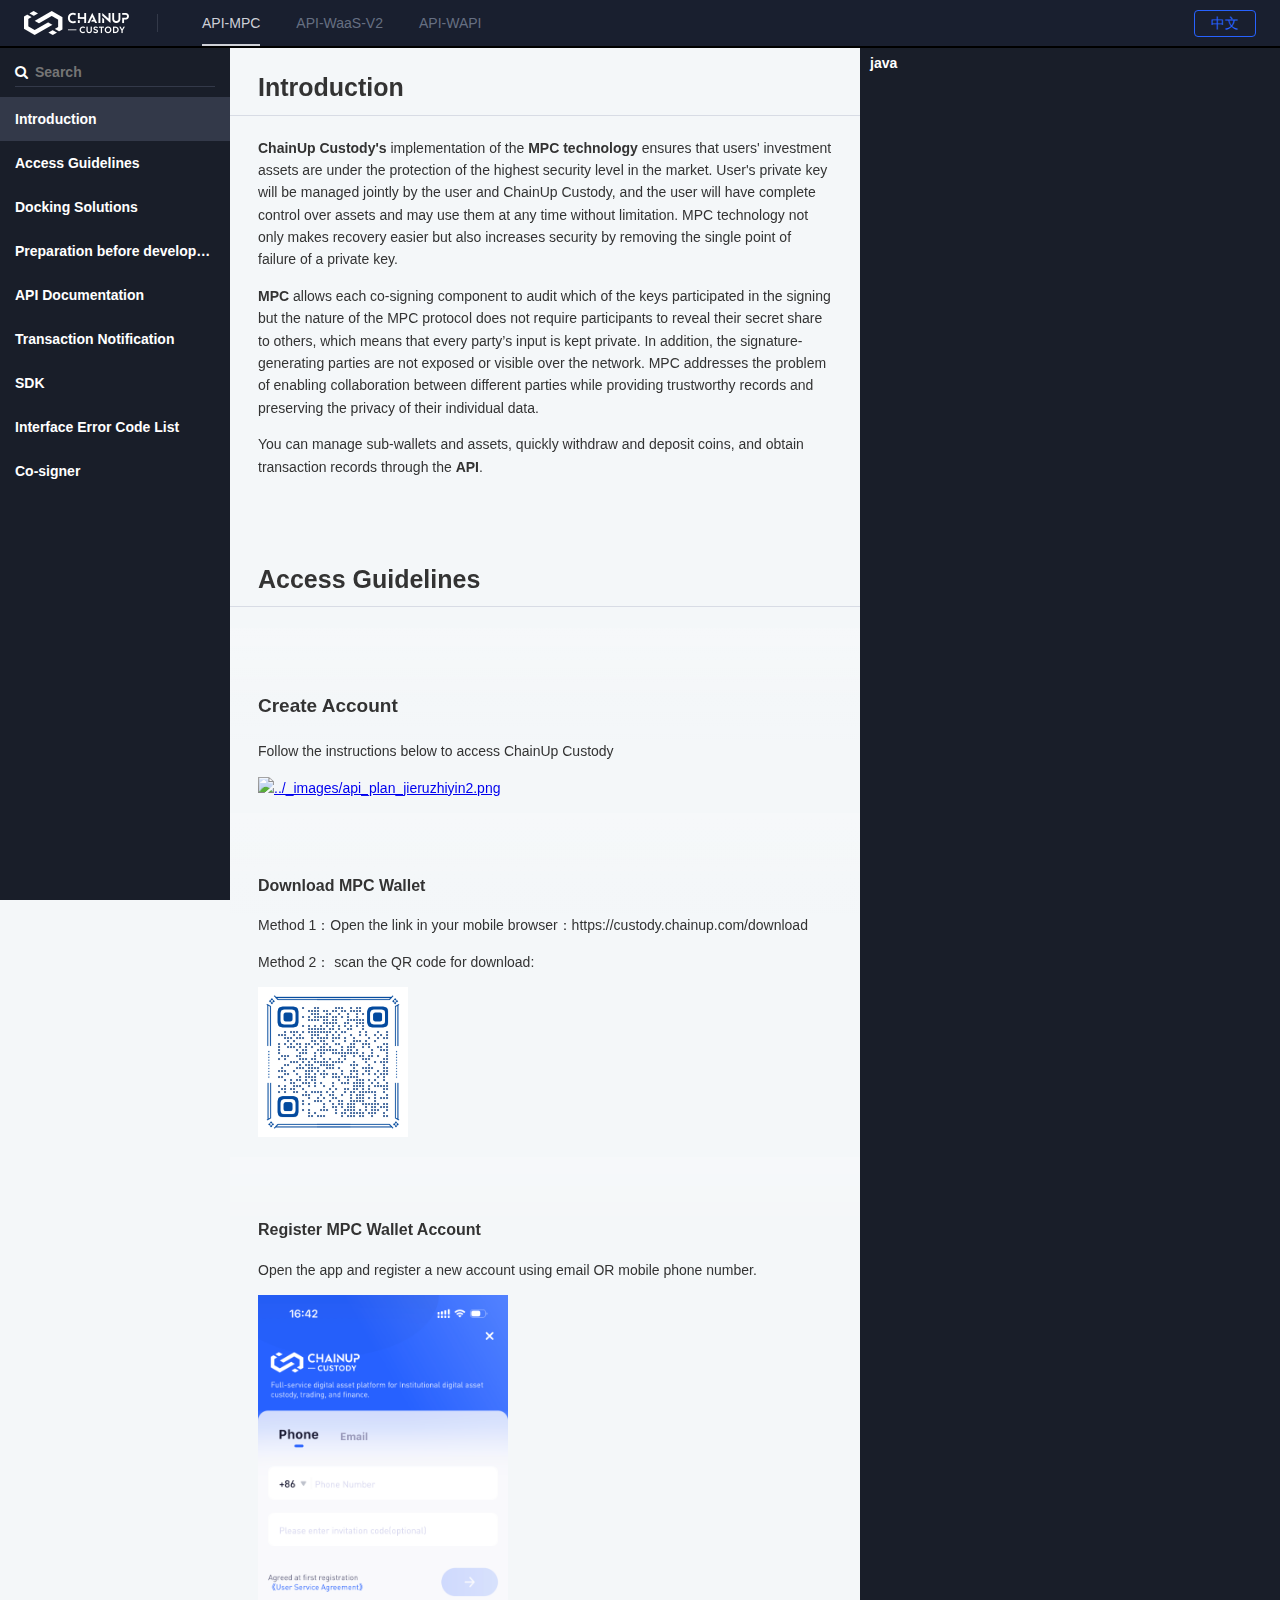
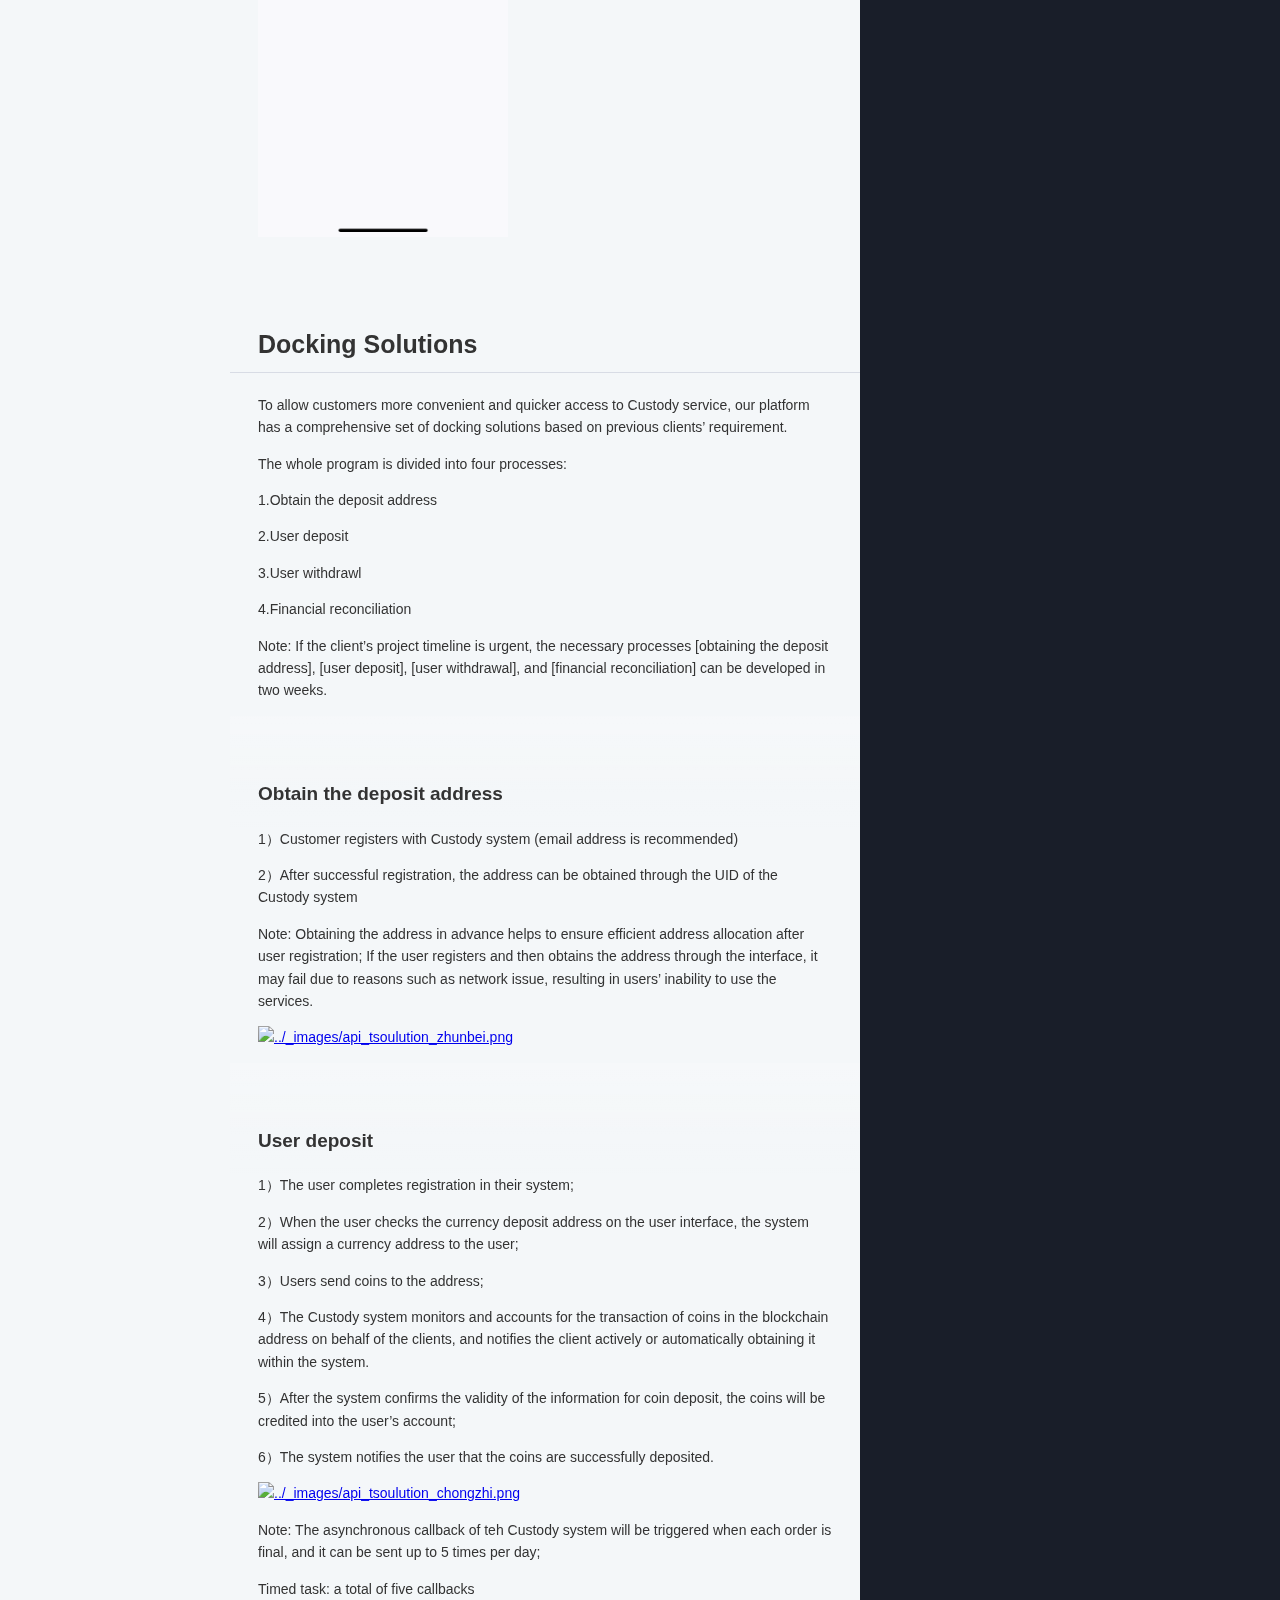
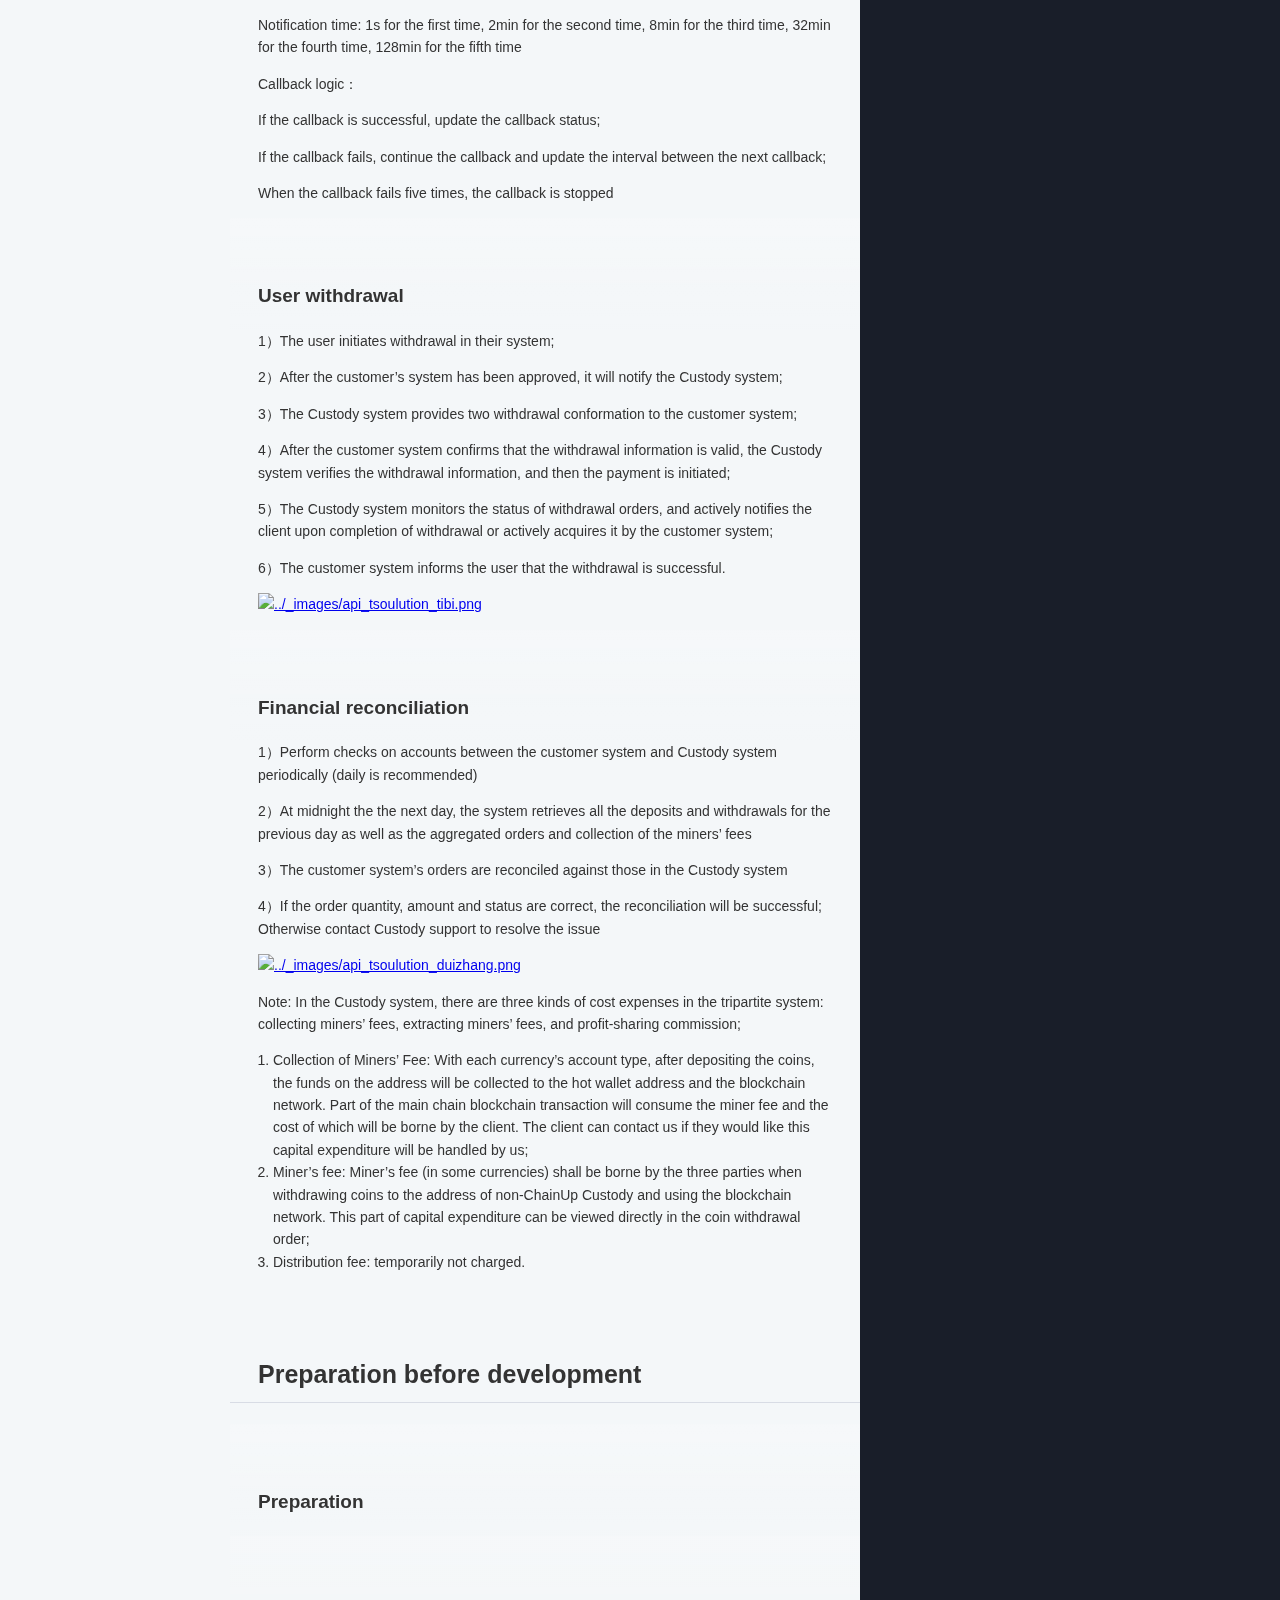
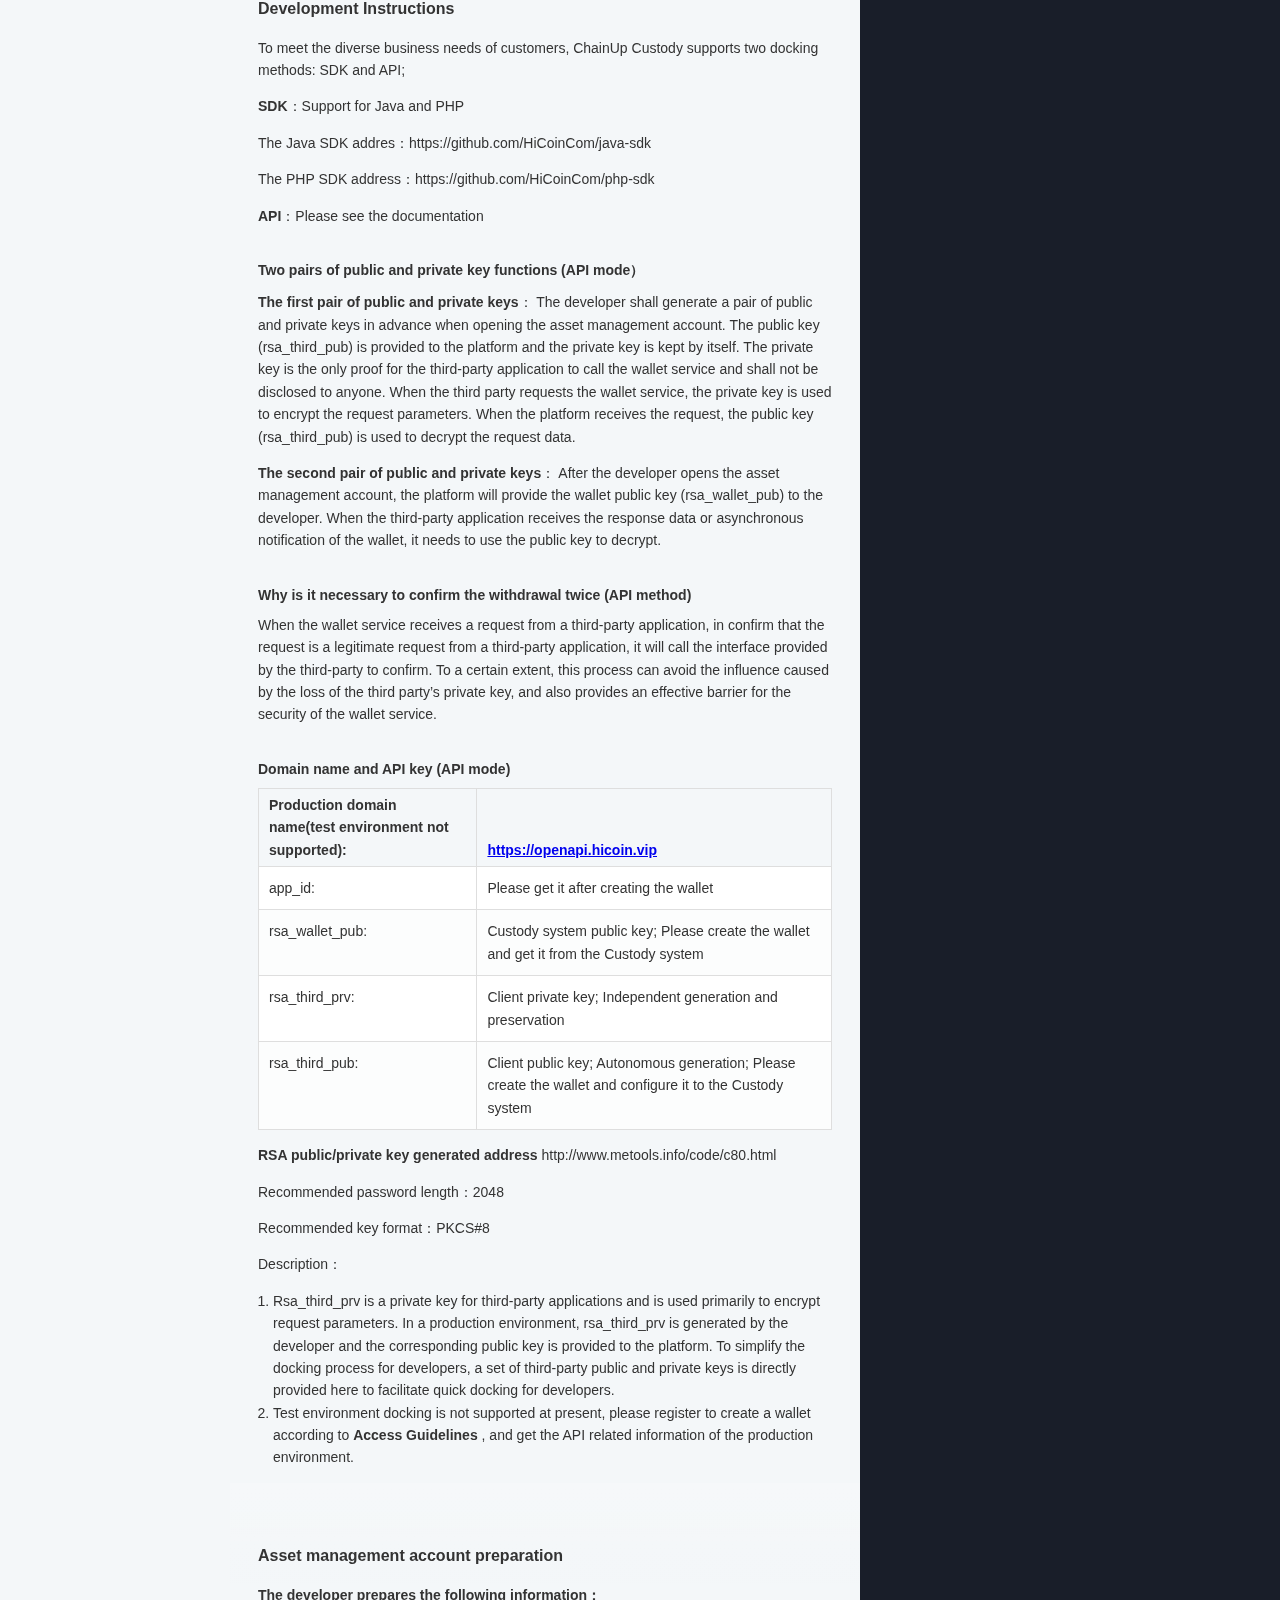
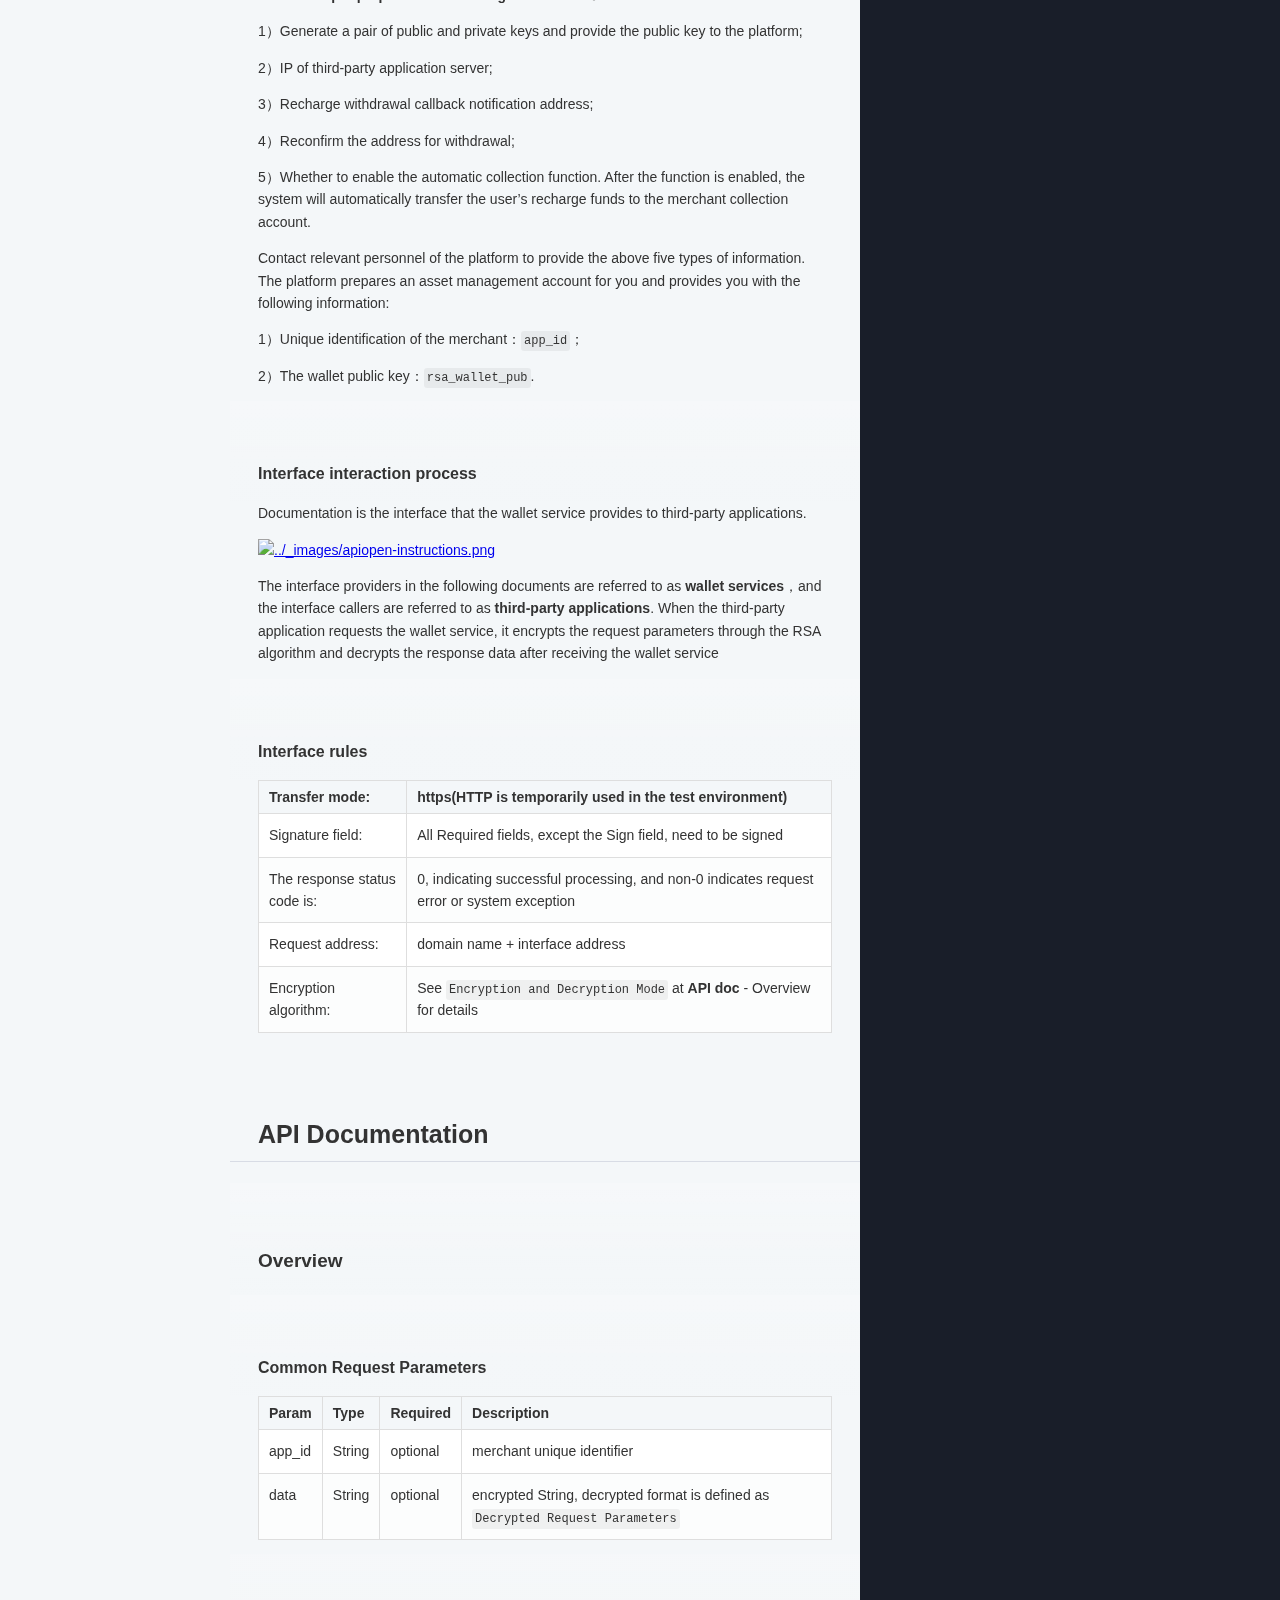
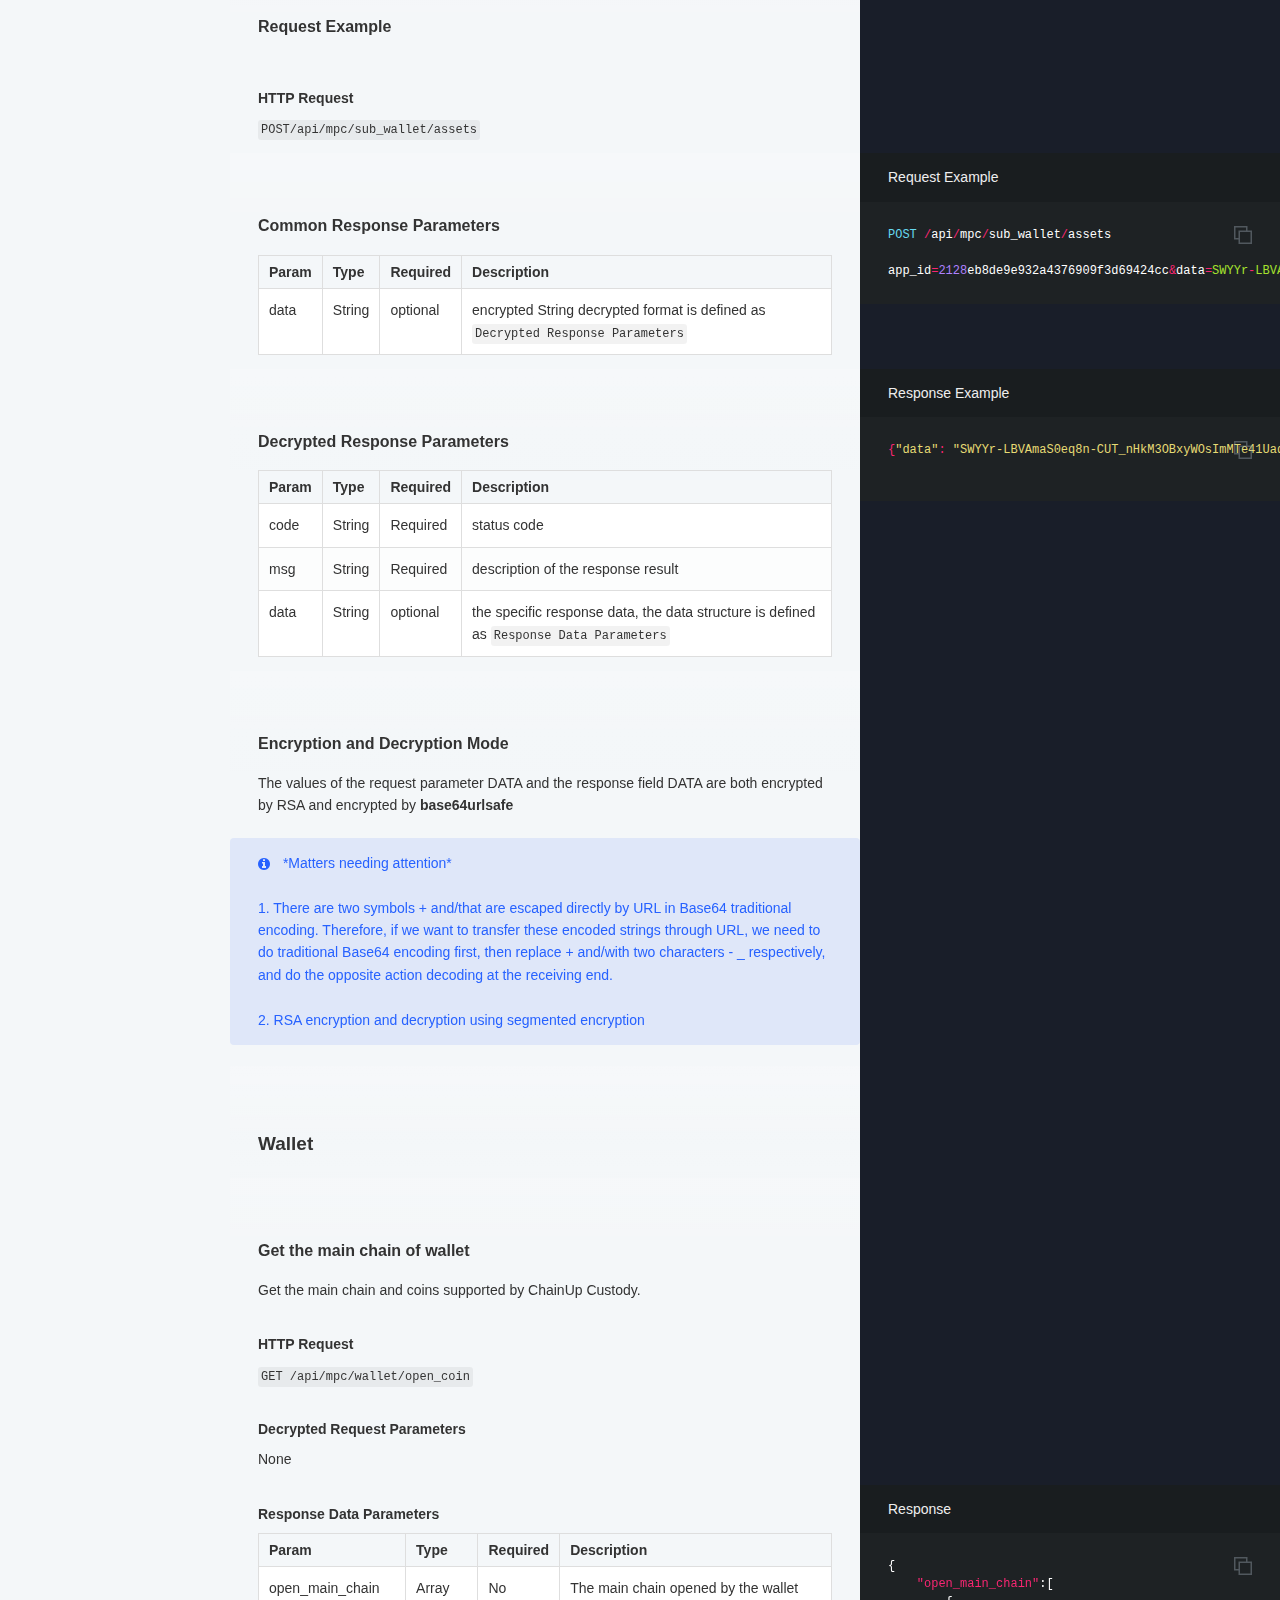
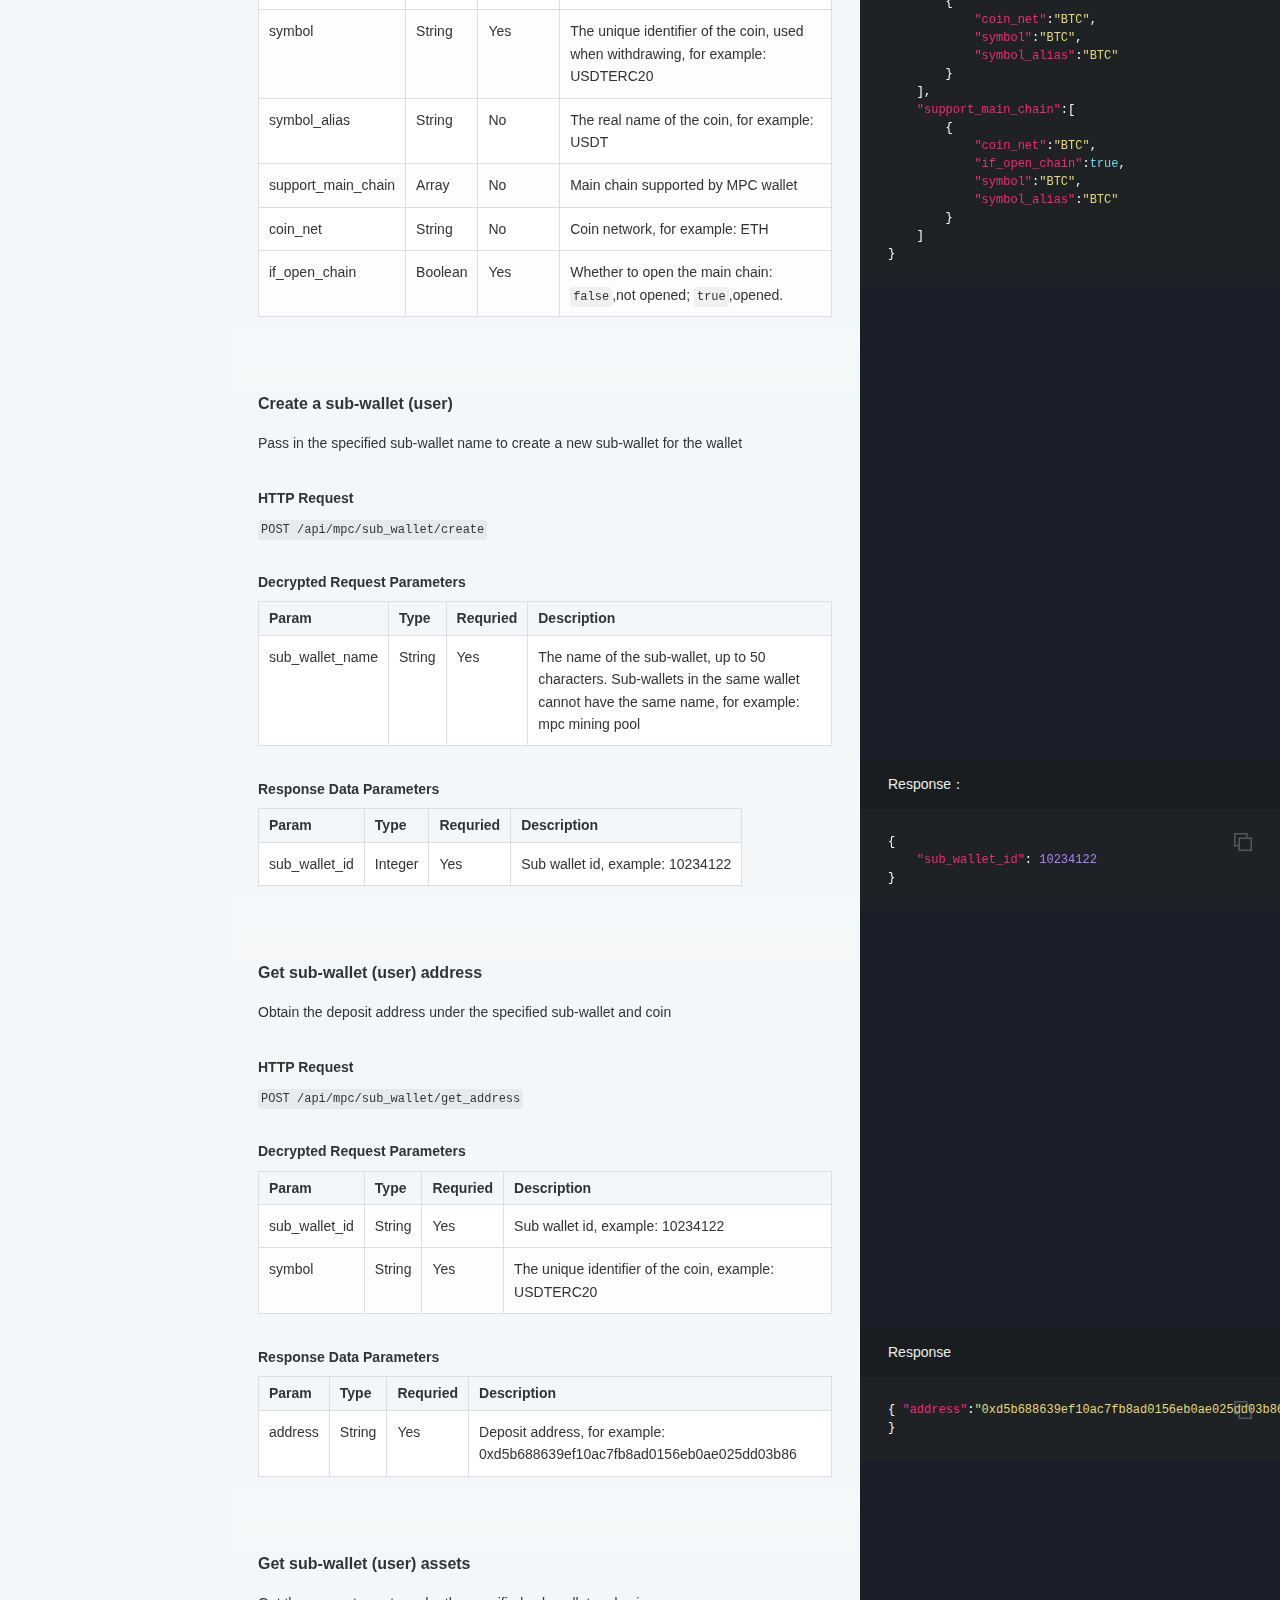
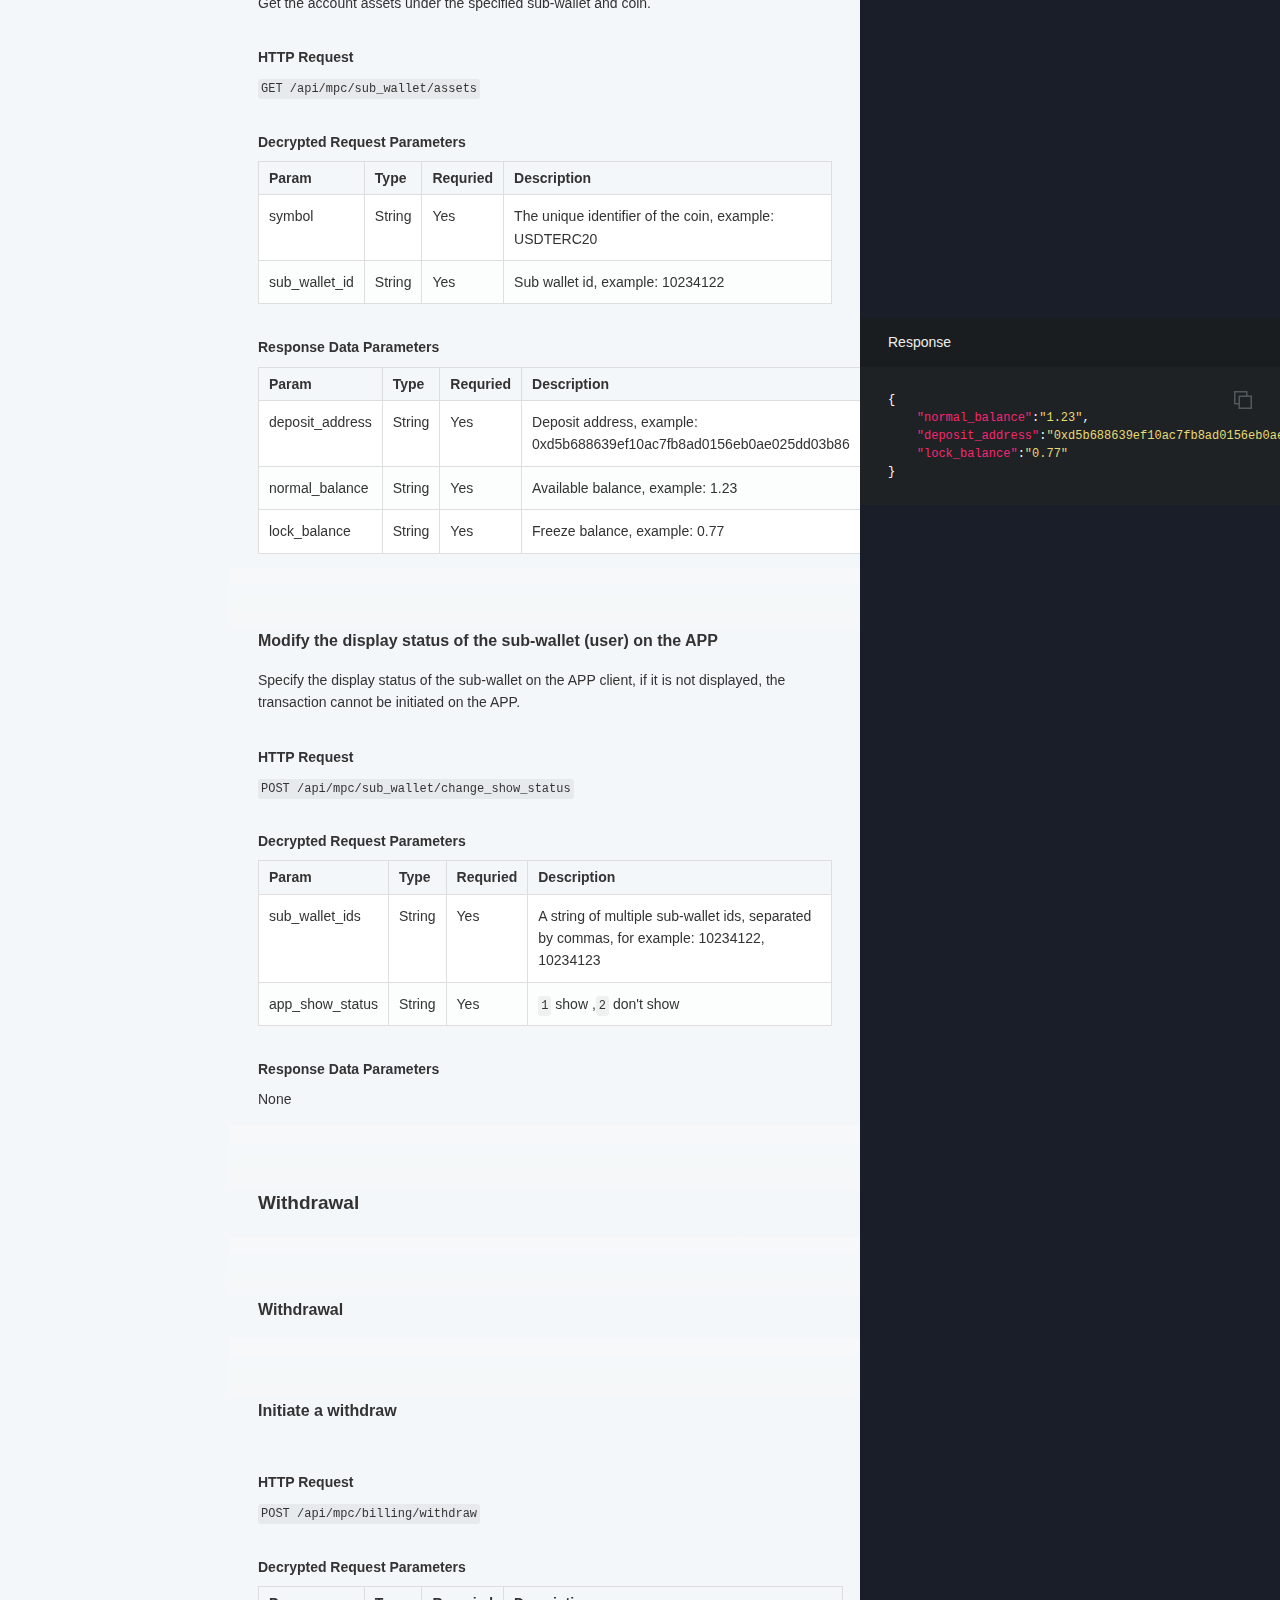
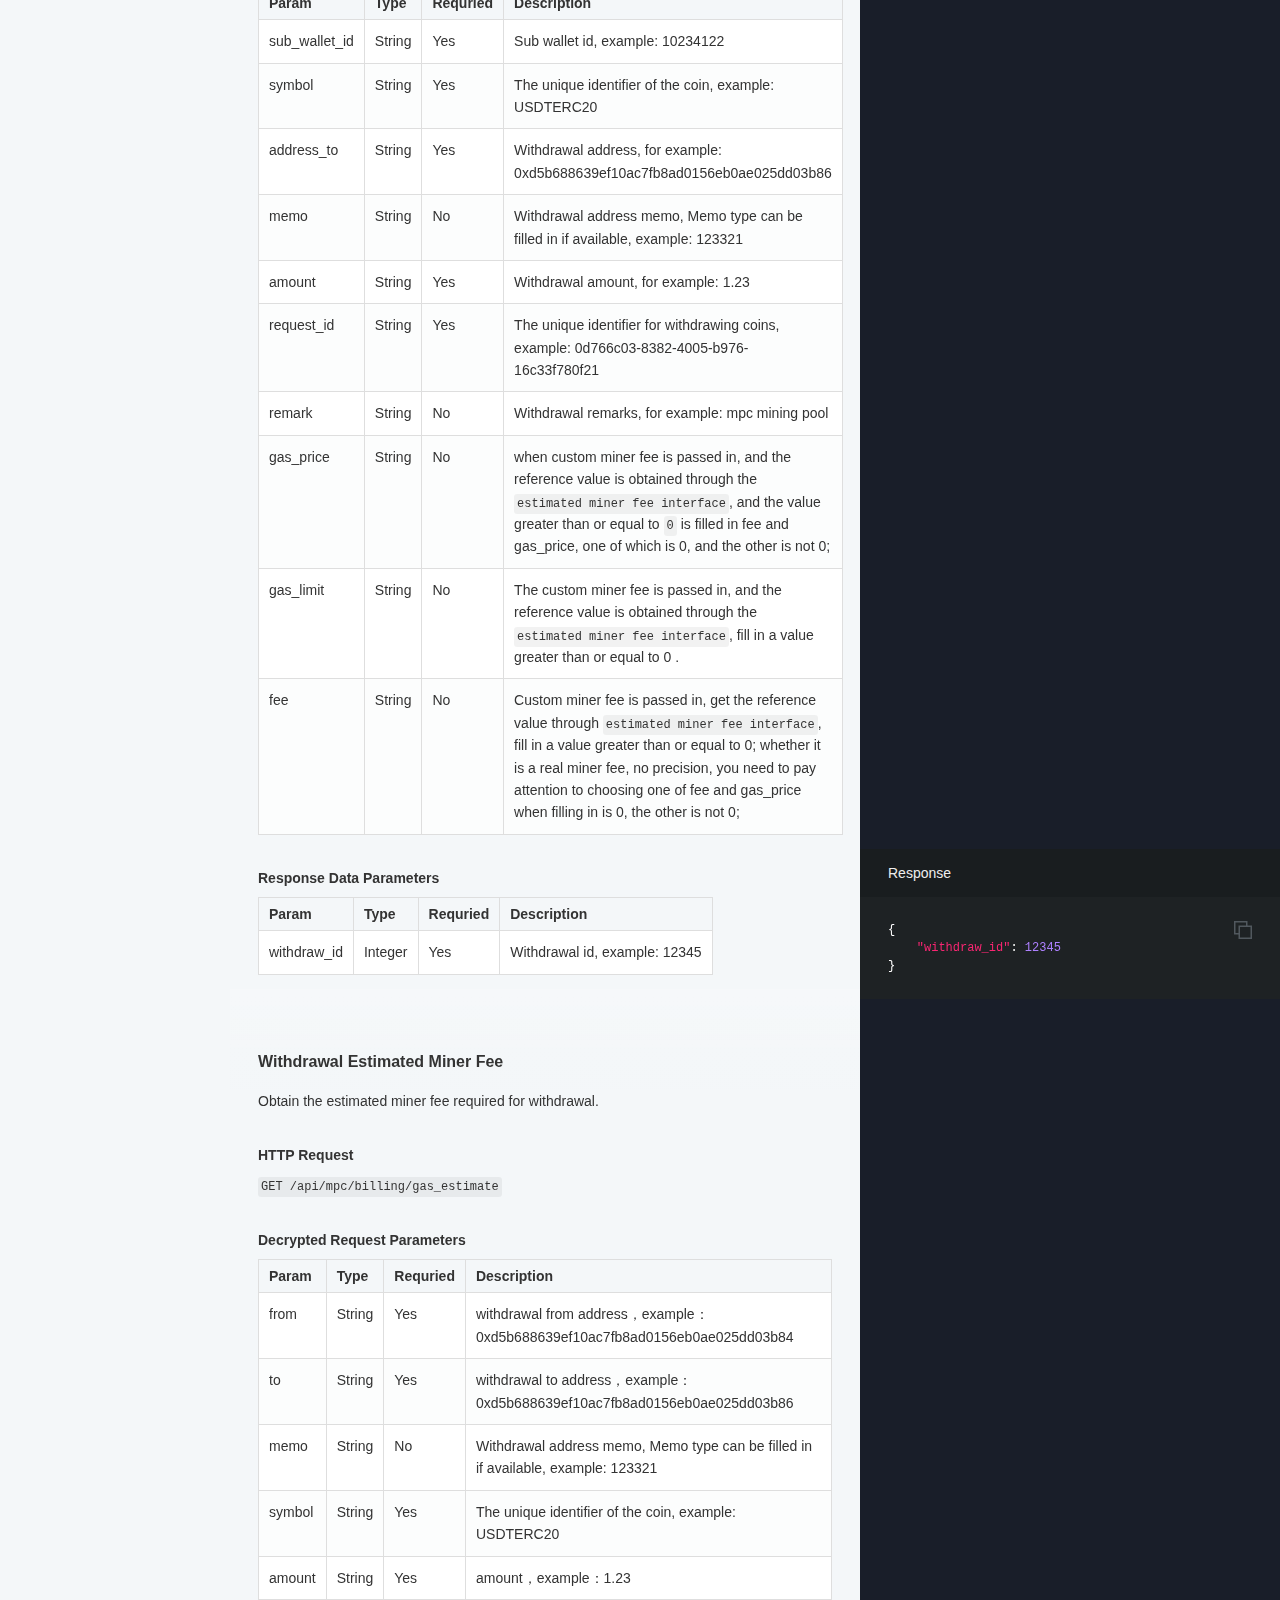
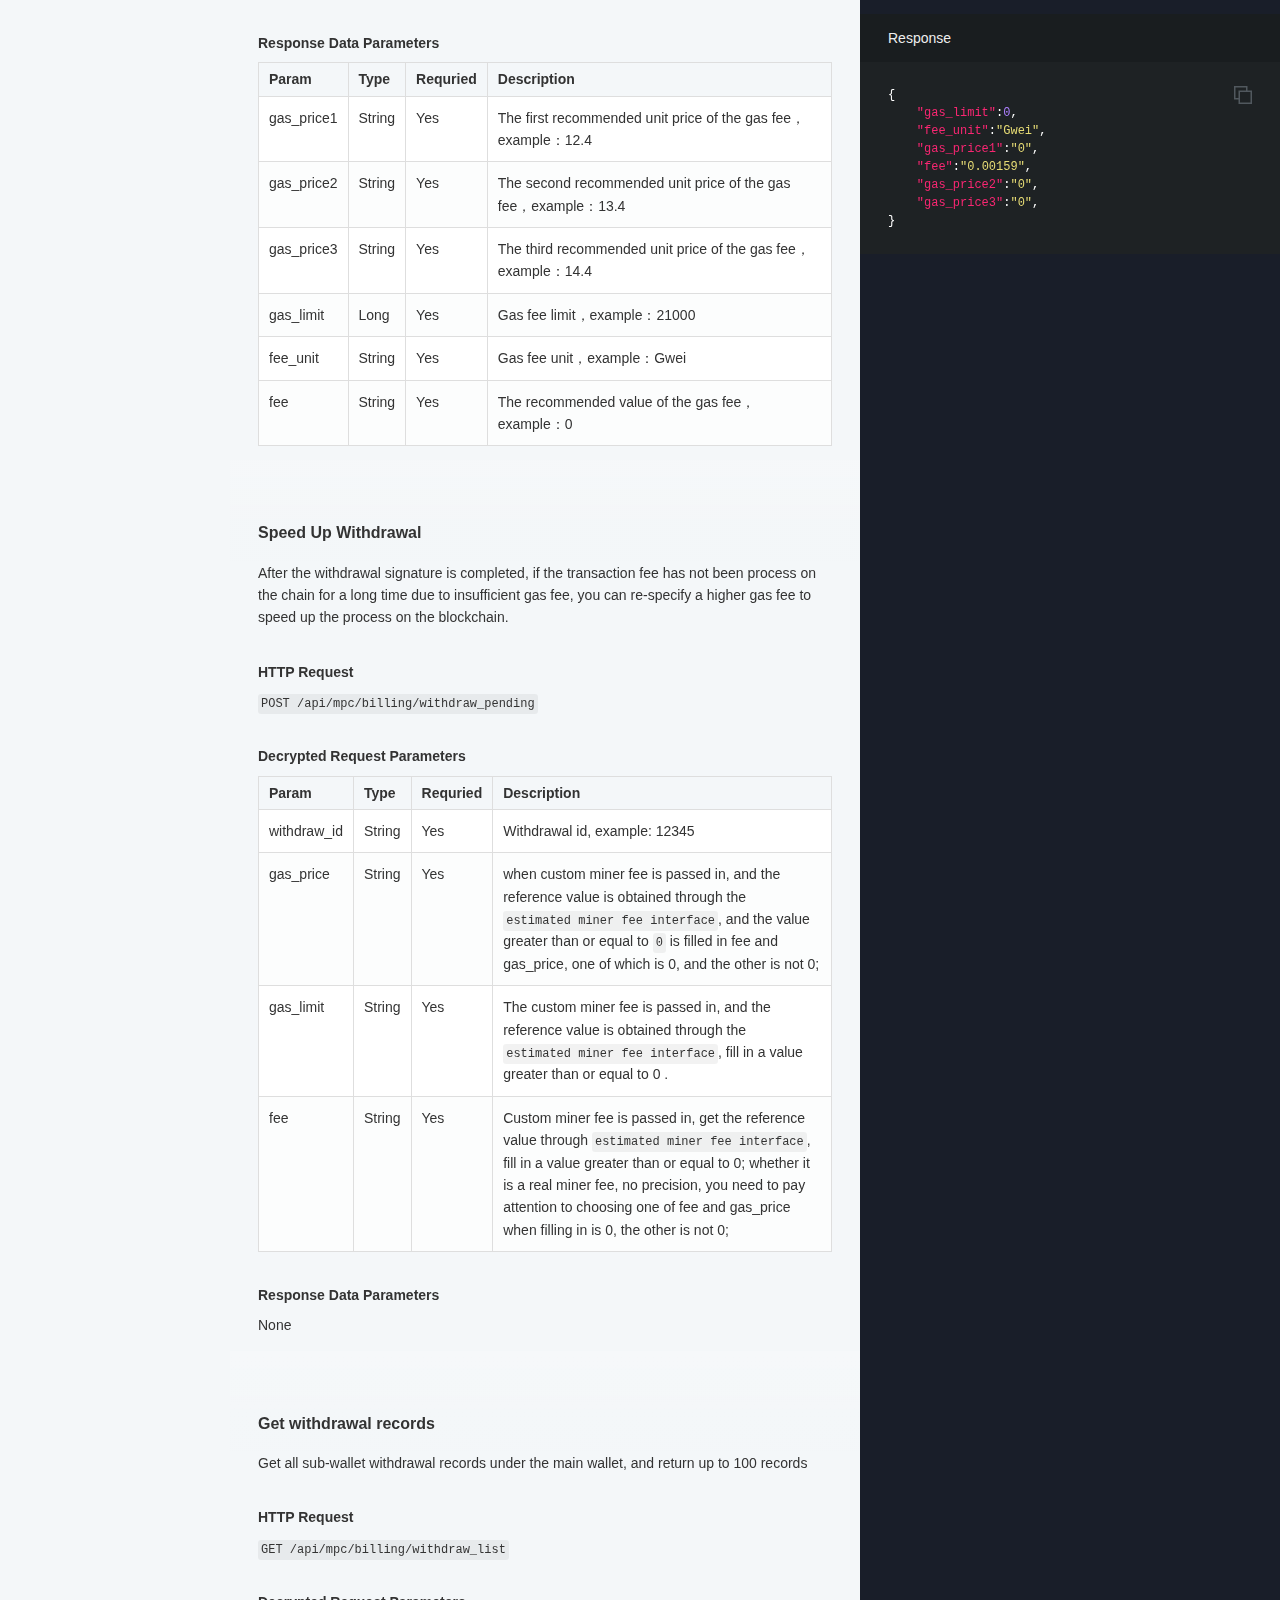
==== API-MPC/en/index.html @ f6692d52 "deploy: bb231f501e6da69528c67552c9ed7f30e6b26abb" ====
<!doctype html>
<html>
  <head>
    <meta charset="utf-8">
    <meta content="IE=edge,chrome=1" http-equiv="X-UA-Compatible">
    <meta name="viewport" content="width=device-width, initial-scale=1, maximum-scale=1">
    <link href="images/favicon-5df21527.ico" rel="icon" type="image/ico" />
    <title>API Reference</title>

    <style media="screen">
      .highlight table td { padding: 5px; }
.highlight table pre { margin: 0; }
.highlight .gh {
  color: #999999;
}
.highlight .sr {
  color: #f6aa11;
}
.highlight .go {
  color: #888888;
}
.highlight .gp {
  color: #555555;
}
.highlight .gs {
}
.highlight .gu {
  color: #aaaaaa;
}
.highlight .nb {
  color: #f6aa11;
}
.highlight .cm {
  color: #75715e;
}
.highlight .cp {
  color: #75715e;
}
.highlight .c1 {
  color: #75715e;
}
.highlight .cs {
  color: #75715e;
}
.highlight .c, .highlight .ch, .highlight .cd, .highlight .cpf {
  color: #75715e;
}
.highlight .err {
  color: #960050;
}
.highlight .gr {
  color: #960050;
}
.highlight .gt {
  color: #960050;
}
.highlight .gd {
  color: #49483e;
}
.highlight .gi {
  color: #49483e;
}
.highlight .ge {
  color: #49483e;
}
.highlight .kc {
  color: #66d9ef;
}
.highlight .kd {
  color: #66d9ef;
}
.highlight .kr {
  color: #66d9ef;
}
.highlight .no {
  color: #66d9ef;
}
.highlight .kt {
  color: #66d9ef;
}
.highlight .mf {
  color: #ae81ff;
}
.highlight .mh {
  color: #ae81ff;
}
.highlight .il {
  color: #ae81ff;
}
.highlight .mi {
  color: #ae81ff;
}
.highlight .mo {
  color: #ae81ff;
}
.highlight .m, .highlight .mb, .highlight .mx {
  color: #ae81ff;
}
.highlight .sc {
  color: #ae81ff;
}
.highlight .se {
  color: #ae81ff;
}
.highlight .ss {
  color: #ae81ff;
}
.highlight .sd {
  color: #e6db74;
}
.highlight .s2 {
  color: #e6db74;
}
.highlight .sb {
  color: #e6db74;
}
.highlight .sh {
  color: #e6db74;
}
.highlight .si {
  color: #e6db74;
}
.highlight .sx {
  color: #e6db74;
}
.highlight .s1 {
  color: #e6db74;
}
.highlight .s, .highlight .sa, .highlight .dl {
  color: #e6db74;
}
.highlight .na {
  color: #a6e22e;
}
.highlight .nc {
  color: #a6e22e;
}
.highlight .nd {
  color: #a6e22e;
}
.highlight .ne {
  color: #a6e22e;
}
.highlight .nf, .highlight .fm {
  color: #a6e22e;
}
.highlight .vc {
  color: #ffffff;
}
.highlight .nn {
  color: #ffffff;
}
.highlight .ni {
  color: #ffffff;
}
.highlight .bp {
  color: #ffffff;
}
.highlight .vg {
  color: #ffffff;
}
.highlight .vi {
  color: #ffffff;
}
.highlight .nv, .highlight .vm {
  color: #ffffff;
}
.highlight .w {
  color: #ffffff;
}
.highlight {
  color: #ffffff;
}
.highlight .n, .highlight .py, .highlight .nx {
  color: #ffffff;
}
.highlight .nl {
  color: #f92672;
}
.highlight .ow {
  color: #f92672;
}
.highlight .nt {
  color: #f92672;
}
.highlight .k, .highlight .kv {
  color: #f92672;
}
.highlight .kn {
  color: #f92672;
}
.highlight .kp {
  color: #f92672;
}
.highlight .o {
  color: #f92672;
}
    </style>
    <style media="print">
      * {
        -webkit-transition:none!important;
        transition:none!important;
      }
      .highlight table td { padding: 5px; }
.highlight table pre { margin: 0; }
.highlight, .highlight .w {
  color: #586e75;
}
.highlight .err {
  color: #002b36;
  background-color: #dc322f;
}
.highlight .c, .highlight .ch, .highlight .cd, .highlight .cm, .highlight .cpf, .highlight .c1, .highlight .cs {
  color: #657b83;
}
.highlight .cp {
  color: #b58900;
}
.highlight .nt {
  color: #b58900;
}
.highlight .o, .highlight .ow {
  color: #93a1a1;
}
.highlight .p, .highlight .pi {
  color: #93a1a1;
}
.highlight .gi {
  color: #859900;
}
.highlight .gd {
  color: #dc322f;
}
.highlight .gh {
  color: #268bd2;
  background-color: #002b36;
  font-weight: bold;
}
.highlight .k, .highlight .kn, .highlight .kp, .highlight .kr, .highlight .kv {
  color: #6c71c4;
}
.highlight .kc {
  color: #cb4b16;
}
.highlight .kt {
  color: #cb4b16;
}
.highlight .kd {
  color: #cb4b16;
}
.highlight .s, .highlight .sb, .highlight .sc, .highlight .dl, .highlight .sd, .highlight .s2, .highlight .sh, .highlight .sx, .highlight .s1 {
  color: #859900;
}
.highlight .sa {
  color: #6c71c4;
}
.highlight .sr {
  color: #2aa198;
}
.highlight .si {
  color: #d33682;
}
.highlight .se {
  color: #d33682;
}
.highlight .nn {
  color: #b58900;
}
.highlight .nc {
  color: #b58900;
}
.highlight .no {
  color: #b58900;
}
.highlight .na {
  color: #268bd2;
}
.highlight .m, .highlight .mb, .highlight .mf, .highlight .mh, .highlight .mi, .highlight .il, .highlight .mo, .highlight .mx {
  color: #859900;
}
.highlight .ss {
  color: #859900;
}
    </style>
    <link href="stylesheets/screen-fac2324c.css" rel="stylesheet" media="screen" />
    <link href="stylesheets/print-953e3353.css" rel="stylesheet" media="print" />
      <script src="javascripts/all-2b633527.js"></script>

    <script>
      $(function() { setupCodeCopy(); });
    </script>
  </head>

  <body class="index" data-languages="[&quot;java&quot;]">
    <div class="header">
        <div class="header-left">
            <img src="images/logo-055122b5.png" class="logo" alt="" />
            <div class="header-line"></div>
            <div class="header-nav-h5">
                API-MPC
                <ul class="header-nav-list-h5">
                        <li class="header-nav__item active"><a href="/API-MPC/en/index.html">API-MPC</a></li>
                        <li class="header-nav__item"><a href="/API-WaaS-V2/en/index.html">API-WaaS-V2</a></li>
                        <li class="header-nav__item"><a href="/API-WAPI/en/index.html">API-WAPI</a></li>
                </ul>
            </div>
            <ul class="header-nav">
                    <li class="header-nav__item active"><a href="/API-MPC/en/index.html">API-MPC</a></li>
                    <li class="header-nav__item"><a href="/API-WaaS-V2/en/index.html">API-WaaS-V2</a></li>
                    <li class="header-nav__item"><a href="/API-WAPI/en/index.html">API-WAPI</a></li>
            </ul>
        </div>
        <a class="switch-language" href="/API-MPC/zh/index.html">中文</a>
    </div>
    <a href="#" id="nav-button">
      <span>
        NAV
        <img src="images/navbar-cad8cdcb.png" alt="" />
      </span>
    </a>
    <div class="toc-wrapper">
        <div class="lang-selector">
              <a href="#" data-language-name="java">java</a>
        </div>
        <div class="search">
          <input type="text" class="search" id="input-search" placeholder="Search">
        </div>
        <ul class="search-results"></ul>
      <ul id="toc" class="toc-list-h1">
          <li>
            <a href="#introduction" class="toc-h1 toc-link" data-title="Introduction">Introduction</a>
          </li>
          <li>
            <a href="#access-guidelines" class="toc-h1 toc-link" data-title="Access Guidelines">Access Guidelines</a>
              <ul class="toc-list-h2">
                  <li>
                    <a href="#create-account" class="toc-h2 toc-link" data-title="Create Account">Create Account</a>
                      <ul class="toc-list-h3">
                          <li>
                            <a href="#download-mpc-wallet" class="toc-h3 toc-link" data-title="Download MPC Wallet">Download MPC Wallet</a>
                          </li>
                          <li>
                            <a href="#register-mpc-wallet-account" class="toc-h3 toc-link" data-title="Register MPC Wallet Account">Register MPC Wallet Account</a>
                          </li>
                      </ul>
                  </li>
              </ul>
          </li>
          <li>
            <a href="#docking-solutions" class="toc-h1 toc-link" data-title="Docking Solutions">Docking Solutions</a>
              <ul class="toc-list-h2">
                  <li>
                    <a href="#obtain-the-deposit-address" class="toc-h2 toc-link" data-title="Obtain the deposit address">Obtain the deposit address</a>
                  </li>
                  <li>
                    <a href="#user-deposit" class="toc-h2 toc-link" data-title="User deposit">User deposit</a>
                  </li>
                  <li>
                    <a href="#user-withdrawal" class="toc-h2 toc-link" data-title="User withdrawal">User withdrawal</a>
                  </li>
                  <li>
                    <a href="#financial-reconciliation" class="toc-h2 toc-link" data-title="Financial reconciliation">Financial reconciliation</a>
                  </li>
              </ul>
          </li>
          <li>
            <a href="#preparation-before-development" class="toc-h1 toc-link" data-title="Preparation before development">Preparation before development</a>
              <ul class="toc-list-h2">
                  <li>
                    <a href="#preparation" class="toc-h2 toc-link" data-title="Preparation">Preparation</a>
                      <ul class="toc-list-h3">
                          <li>
                            <a href="#development-instructions" class="toc-h3 toc-link" data-title="Development Instructions">Development Instructions</a>
                          </li>
                          <li>
                            <a href="#asset-management-account-preparation" class="toc-h3 toc-link" data-title="Asset management account preparation">Asset management account preparation</a>
                          </li>
                          <li>
                            <a href="#interface-interaction-process" class="toc-h3 toc-link" data-title="Interface interaction process">Interface interaction process</a>
                          </li>
                          <li>
                            <a href="#interface-rules" class="toc-h3 toc-link" data-title="Interface rules">Interface rules</a>
                          </li>
                      </ul>
                  </li>
              </ul>
          </li>
          <li>
            <a href="#api-documentation" class="toc-h1 toc-link" data-title="API Documentation">API Documentation</a>
              <ul class="toc-list-h2">
                  <li>
                    <a href="#overview" class="toc-h2 toc-link" data-title="Overview">Overview</a>
                      <ul class="toc-list-h3">
                          <li>
                            <a href="#common-request-parameters" class="toc-h3 toc-link" data-title="Common Request Parameters">Common Request Parameters</a>
                          </li>
                          <li>
                            <a href="#request-example" class="toc-h3 toc-link" data-title="Request Example">Request Example</a>
                          </li>
                          <li>
                            <a href="#common-response-parameters" class="toc-h3 toc-link" data-title="Common Response Parameters">Common Response Parameters</a>
                          </li>
                          <li>
                            <a href="#decrypted-response-parameters" class="toc-h3 toc-link" data-title="Decrypted Response Parameters">Decrypted Response Parameters</a>
                          </li>
                          <li>
                            <a href="#encryption-and-decryption-mode" class="toc-h3 toc-link" data-title="Encryption and Decryption Mode">Encryption and Decryption Mode</a>
                          </li>
                      </ul>
                  </li>
                  <li>
                    <a href="#wallet" class="toc-h2 toc-link" data-title="Wallet">Wallet</a>
                      <ul class="toc-list-h3">
                          <li>
                            <a href="#get-the-main-chain-of-wallet" class="toc-h3 toc-link" data-title="Get the main chain of wallet">Get the main chain of wallet</a>
                          </li>
                          <li>
                            <a href="#create-a-sub-wallet-user" class="toc-h3 toc-link" data-title="Create a sub-wallet (user)">Create a sub-wallet (user)</a>
                          </li>
                          <li>
                            <a href="#get-sub-wallet-user-address" class="toc-h3 toc-link" data-title="Get sub-wallet (user) address">Get sub-wallet (user) address</a>
                          </li>
                          <li>
                            <a href="#get-sub-wallet-user-assets" class="toc-h3 toc-link" data-title="Get sub-wallet (user) assets">Get sub-wallet (user) assets</a>
                          </li>
                          <li>
                            <a href="#modify-the-display-status-of-the-sub-wallet-user-on-the-app" class="toc-h3 toc-link" data-title="Modify the display status of the sub-wallet (user) on the APP">Modify the display status of the sub-wallet (user) on the APP</a>
                          </li>
                      </ul>
                  </li>
                  <li>
                    <a href="#withdrawal" class="toc-h2 toc-link" data-title="Withdrawal">Withdrawal</a>
                      <ul class="toc-list-h3">
                          <li>
                            <a href="#withdrawal-2" class="toc-h3 toc-link" data-title="Withdrawal">Withdrawal</a>
                          </li>
                          <li>
                            <a href="#initiate-a-withdraw" class="toc-h3 toc-link" data-title="Initiate a withdraw">Initiate a withdraw</a>
                          </li>
                          <li>
                            <a href="#withdrawal-estimated-miner-fee" class="toc-h3 toc-link" data-title="Withdrawal Estimated Miner Fee">Withdrawal Estimated Miner Fee</a>
                          </li>
                          <li>
                            <a href="#speed-up-withdrawal" class="toc-h3 toc-link" data-title="Speed Up Withdrawal">Speed Up Withdrawal</a>
                          </li>
                          <li>
                            <a href="#get-withdrawal-records" class="toc-h3 toc-link" data-title="Get withdrawal records">Get withdrawal records</a>
                          </li>
                          <li>
                            <a href="#synchronize-withdrawal-records" class="toc-h3 toc-link" data-title="Synchronize withdrawal records">Synchronize withdrawal records</a>
                          </li>
                      </ul>
                  </li>
                  <li>
                    <a href="#deposit" class="toc-h2 toc-link" data-title="Deposit">Deposit</a>
                      <ul class="toc-list-h3">
                          <li>
                            <a href="#get-deposit-records" class="toc-h3 toc-link" data-title="Get deposit records">Get deposit records</a>
                          </li>
                          <li>
                            <a href="#synchronous-deposit-record" class="toc-h3 toc-link" data-title="Synchronous deposit record">Synchronous deposit record</a>
                          </li>
                      </ul>
                  </li>
              </ul>
          </li>
          <li>
            <a href="#transaction-notification" class="toc-h1 toc-link" data-title="Transaction Notification">Transaction Notification</a>
              <ul class="toc-list-h2">
                  <li>
                    <a href="#overview-2" class="toc-h2 toc-link" data-title="Overview">Overview</a>
                  </li>
                  <li>
                    <a href="#withdrawal-notification" class="toc-h2 toc-link" data-title="Withdrawal Notification">Withdrawal Notification</a>
                  </li>
                  <li>
                    <a href="#deposit-notification" class="toc-h2 toc-link" data-title="Deposit Notification">Deposit Notification</a>
                  </li>
              </ul>
          </li>
          <li>
            <a href="#sdk" class="toc-h1 toc-link" data-title="SDK">SDK</a>
          </li>
          <li>
            <a href="#interface-error-code-list" class="toc-h1 toc-link" data-title="Interface Error Code List">Interface Error Code List</a>
          </li>
          <li>
            <a href="#co-signer" class="toc-h1 toc-link" data-title="Co-signer">Co-signer</a>
              <ul class="toc-list-h2">
                  <li>
                    <a href="#need-to-implement-the-withdrawal-signature-callback-interface-one-callback-before-signing-another-callback-after-successfully-signed" class="toc-h2 toc-link" data-title="Need to implement the withdrawal signature callback interface (one callback before signing, another callback after successfully signed)">Need to implement the withdrawal signature callback interface (one callback before signing, another callback after successfully signed)</a>
                  </li>
              </ul>
          </li>
      </ul>
    </div>
    <div class="page-wrapper">
      <div class="dark-box"></div>
      <div class="content">
        <h1 id='introduction'>Introduction</h1>
<p><strong>ChainUp Custody&#39;s</strong> implementation of the <strong>MPC technology</strong> ensures that users&#39; investment assets are under the protection of the highest security level in the market. User&#39;s private key will be managed jointly by the user and ChainUp Custody, and the user will have complete control over assets and may use them at any time without limitation. MPC technology not only makes recovery easier but also increases security by removing the single point of failure of a private key.</p>

<p><strong>MPC</strong> allows each co-signing component to audit which of the keys participated in the signing but the nature of the MPC protocol does not require participants to reveal their secret share to others, which means that every party’s input is kept private. In addition, the signature-generating parties are not exposed or visible over the network. MPC addresses the problem of enabling collaboration between different parties while providing trustworthy records and preserving the privacy of their individual data.</p>

<p>You can manage sub-wallets and assets, quickly withdraw and deposit coins, and obtain transaction records through the <strong>API</strong>.</p>
<h1 id='access-guidelines'>Access Guidelines</h1><h2 id='create-account'>Create Account</h2>
<p>Follow the instructions below to access ChainUp Custody</p>

<p><a href="https://custodydocs.chainup.com/en/latest/_images/api_plan_jieruzhiyin2.png"><img src="https://custodydocs.chainup.com/en/latest/_images/api_plan_jieruzhiyin2.png" alt="../_images/api_plan_jieruzhiyin2.png" /></a></p>
<h3 id='download-mpc-wallet'>Download MPC Wallet</h3>
<p>Method 1：Open the link in your mobile browser：https://custody.chainup.com/download</p>

<p>Method 2： scan the QR code for download:</p>

<p><img src="images/qrCode-3001df59.png" style="width: 150px" alt="" /></p>
<h3 id='register-mpc-wallet-account'>Register MPC Wallet Account</h3>
<p>Open the app and register a new account using email OR mobile phone number.</p>

<p><img src="images/elogin-3d31bb33.png" style="width: 250px" alt="" /></p>
<h1 id='docking-solutions'>Docking Solutions</h1>
<p>To allow customers more convenient and quicker access to Custody service, our platform has a comprehensive set of docking solutions based on previous clients’ requirement.</p>

<p>The whole program is divided into four processes:</p>

<p>1.Obtain the deposit address</p>

<p>2.User deposit</p>

<p>3.User withdrawl</p>

<p>4.Financial reconciliation</p>

<p>Note: If the client’s project timeline is urgent, the necessary processes [obtaining the deposit address], [user deposit], [user withdrawal], and [financial reconciliation] can be developed in two weeks.</p>
<h2 id='obtain-the-deposit-address'>Obtain the deposit address</h2>
<p>1）Customer registers with Custody system (email address is recommended)</p>

<p>2）After successful registration, the address can be obtained through the UID of the Custody system</p>

<p>Note: Obtaining the address in advance helps to ensure efficient address allocation after user registration; If the user registers and then obtains the address through the interface, it may fail due to reasons such as network issue, resulting in users’ inability to use the services.</p>

<p><a href="https://custodydocs.chainup.com/en/latest/_images/api_tsoulution_zhunbei.png"><img src="https://custodydocs.chainup.com/en/latest/_images/api_tsoulution_zhunbei.png" alt="../_images/api_tsoulution_zhunbei.png" /></a></p>
<h2 id='user-deposit'>User deposit</h2>
<p>1）The user completes registration in their system;</p>

<p>2）When the user checks the currency deposit address on the user interface, the system will assign a currency address to the user;</p>

<p>3）Users send coins to the address;</p>

<p>4）The Custody system monitors and accounts for the transaction of coins in the blockchain address on behalf of the clients, and notifies the client actively or automatically obtaining it within the system.</p>

<p>5）After the system confirms the validity of the information for coin deposit, the coins will be credited into the user’s account;</p>

<p>6）The system notifies the user that the coins are successfully deposited.</p>

<p><a href="https://custodydocs.chainup.com/en/latest/_images/api_tsoulution_chongzhi.png"><img src="https://custodydocs.chainup.com/en/latest/_images/api_tsoulution_chongzhi.png" alt="../_images/api_tsoulution_chongzhi.png" /></a></p>

<p>Note: The asynchronous callback of teh Custody system will be triggered when each order is final, and it can be sent up to 5 times per day;</p>

<p>Timed task: a total of five callbacks</p>

<p>Notification time: 1s for the first time, 2min for the second time, 8min for the third time, 32min for the fourth time, 128min for the fifth time</p>

<p>Callback logic：</p>

<p>If the callback is successful, update the callback status;</p>

<p>If the callback fails, continue the callback and update the interval between the next callback;</p>

<p>When the callback fails five times, the callback is stopped</p>
<h2 id='user-withdrawal'>User withdrawal</h2>
<p>1）The user initiates withdrawal in their system;</p>

<p>2）After the customer’s system has been approved, it will notify the Custody system;</p>

<p>3）The Custody system provides two withdrawal conformation to the customer system;</p>

<p>4）After the customer system confirms that the withdrawal information is valid, the Custody system verifies the withdrawal information, and then the payment is initiated;</p>

<p>5）The Custody system monitors the status of withdrawal orders, and actively notifies the client upon completion of withdrawal or actively acquires it by the customer system;</p>

<p>6）The customer system informs the user that the withdrawal is successful.</p>

<p><a href="https://custodydocs.chainup.com/en/latest/_images/api_tsoulution_tibi.png"><img src="https://custodydocs.chainup.com/en/latest/_images/api_tsoulution_tibi.png" alt="../_images/api_tsoulution_tibi.png" /></a></p>
<h2 id='financial-reconciliation'>Financial reconciliation</h2>
<p>1）Perform checks on accounts between the customer system and Custody system periodically (daily is recommended)</p>

<p>2）At midnight the the next day, the system retrieves all the deposits and withdrawals for the previous day as well as the aggregated orders and collection of the miners’ fees</p>

<p>3）The customer system’s orders are reconciled against those in the Custody system</p>

<p>4）If the order quantity, amount and status are correct, the reconciliation will be successful; Otherwise contact Custody support to resolve the issue</p>

<p><a href="https://custodydocs.chainup.com/en/latest/_images/api_tsoulution_duizhang.png"><img src="https://custodydocs.chainup.com/en/latest/_images/api_tsoulution_duizhang.png" alt="../_images/api_tsoulution_duizhang.png" /></a></p>

<p>Note: In the Custody system, there are three kinds of cost expenses in the tripartite system: collecting miners’ fees, extracting miners’ fees, and profit-sharing commission;</p>

<ol>
<li>Collection of Miners’ Fee: With each currency’s account type, after depositing the coins, the funds on the address will be collected to the hot wallet address and the blockchain network. Part of the main chain blockchain transaction will consume the miner fee and the cost of which will be borne by the client. The client can contact us if they would like this capital expenditure will be handled by us;</li>
<li>Miner’s fee: Miner’s fee (in some currencies) shall be borne by the three parties when withdrawing coins to the address of non-ChainUp Custody and using the blockchain network. This part of capital expenditure can be viewed directly in the coin withdrawal order;</li>
<li>Distribution fee: temporarily not charged.</li>
</ol>
<h1 id='preparation-before-development'>Preparation before development</h1><h2 id='preparation'>Preparation</h2><h3 id='development-instructions'>Development Instructions</h3>
<p>To meet the diverse business needs of customers, ChainUp Custody supports two docking methods: SDK and API;</p>

<p><strong>SDK</strong>：Support for Java and PHP</p>

<p>The Java SDK addres：https://github.com/HiCoinCom/java-sdk</p>

<p>The PHP SDK address：https://github.com/HiCoinCom/php-sdk</p>

<p><strong>API</strong>：Please see the documentation</p>
<h4 id='two-pairs-of-public-and-private-key-functions-api-mode'>Two pairs of public and private key functions (API mode）</h4>
<p><strong>The first pair of public and private keys</strong>： The developer shall generate a pair of public and private keys in advance when opening the asset management account. The public key (rsa_third_pub) is provided to the platform and the private key is kept by itself. The private key is the only proof for the third-party application to call the wallet service and shall not be disclosed to anyone. When the third party requests the wallet service, the private key is used to encrypt the request parameters. When the platform receives the request, the public key (rsa_third_pub) is used to decrypt the request data.</p>

<p><strong>The second pair of public and private keys</strong>： After the developer opens the asset management account, the platform will provide the wallet public key (rsa_wallet_pub) to the developer. When the third-party application receives the response data or asynchronous notification of the wallet, it needs to use the public key to decrypt.</p>
<h4 id='why-is-it-necessary-to-confirm-the-withdrawal-twice-api-method'>Why is it necessary to confirm the withdrawal twice (API method)</h4>
<p>When the wallet service receives a request from a third-party application, in confirm that the request is a legitimate request from a third-party application, it will call the interface provided by the third-party to confirm. To a certain extent, this process can avoid the influence caused by the loss of the third party’s private key, and also provides an effective barrier for the security of the wallet service.</p>
<h4 id='domain-name-and-api-key-api-mode'>Domain name and API key (API mode)</h4>
<table><thead>
<tr>
<th style="text-align: left">Production domain name(test environment not supported):</th>
<th><a href="https://openapi.hicoin.vip/">https://openapi.hicoin.vip</a></th>
</tr>
</thead><tbody>
<tr>
<td style="text-align: left">app_id:</td>
<td>Please get it after creating the wallet</td>
</tr>
<tr>
<td style="text-align: left">rsa_wallet_pub:</td>
<td>Custody system public key; Please create the wallet and get it from the Custody system</td>
</tr>
<tr>
<td style="text-align: left">rsa_third_prv:</td>
<td>Client private key; Independent generation and preservation</td>
</tr>
<tr>
<td style="text-align: left">rsa_third_pub:</td>
<td>Client public key; Autonomous generation; Please create the wallet and configure it to the Custody system</td>
</tr>
</tbody></table>

<p><strong>RSA public/private key generated address</strong> http://www.metools.info/code/c80.html</p>

<p>Recommended password length：2048</p>

<p>Recommended key format：PKCS#8</p>

<p>Description：</p>

<ol>
<li>Rsa_third_prv is a private key for third-party applications and is used primarily to encrypt request parameters. In a production environment, rsa_third_prv is generated by the developer and the corresponding public key is provided to the platform. To simplify the docking process for developers, a set of third-party public and private keys is directly provided here to facilitate quick docking for developers.</li>
<li>Test environment docking is not supported at present, please register to create a wallet according to <strong>Access Guidelines</strong> , and get the API related information of the production environment.</li>
</ol>
<h3 id='asset-management-account-preparation'>Asset management account preparation</h3>
<p><strong>The developer prepares the following information：</strong></p>

<p>1）Generate a pair of public and private keys and provide the public key to the platform;</p>

<p>2）IP of third-party application server;</p>

<p>3）Recharge withdrawal callback notification address;</p>

<p>4）Reconfirm the address for withdrawal;</p>

<p>5）Whether to enable the automatic collection function. After the function is enabled, the system will automatically transfer the user’s recharge funds to the merchant collection account.</p>

<p>Contact relevant personnel of the platform to provide the above five types of information. The platform prepares an asset management account for you and provides you with the following information:</p>

<p>1）Unique identification of the merchant：<code>app_id</code>；</p>

<p>2）The wallet public key：<code>rsa_wallet_pub</code>.</p>
<h3 id='interface-interaction-process'>Interface interaction process</h3>
<p>Documentation is the interface that the wallet service provides to third-party applications.</p>

<p><a href="https://custodydocs.chainup.com/en/latest/_images/apiopen-instructions.png"><img src="https://custodydocs.chainup.com/en/latest/_images/apiopen-instructions.png" alt="../_images/apiopen-instructions.png" /></a></p>

<p>The interface providers in the following documents are referred to as <strong>wallet services</strong>，and the interface callers are referred to as <strong>third-party applications</strong>. When the third-party application requests the wallet service, it encrypts the request parameters through the RSA algorithm and decrypts the response data after receiving the wallet service</p>
<h3 id='interface-rules'>Interface rules</h3>
<table><thead>
<tr>
<th style="text-align: left">Transfer mode:</th>
<th>https(HTTP is temporarily used in the test environment)</th>
</tr>
</thead><tbody>
<tr>
<td style="text-align: left">Signature field:</td>
<td>All Required fields, except the Sign field, need to be signed</td>
</tr>
<tr>
<td style="text-align: left">The response status code is:</td>
<td>0, indicating successful processing, and non-0 indicates request error or system exception</td>
</tr>
<tr>
<td style="text-align: left">Request address:</td>
<td>domain name + interface address</td>
</tr>
<tr>
<td style="text-align: left">Encryption algorithm:</td>
<td>See <code>Encryption and Decryption Mode</code> at <strong>API doc</strong> - Overview for details</td>
</tr>
</tbody></table>
<h1 id='api-documentation'>API Documentation</h1><h2 id='overview'>Overview</h2><h3 id='common-request-parameters'>Common Request Parameters</h3>
<table><thead>
<tr>
<th>Param</th>
<th>Type</th>
<th>Required</th>
<th>Description</th>
</tr>
</thead><tbody>
<tr>
<td>app_id</td>
<td>String</td>
<td>optional</td>
<td>merchant unique identifier</td>
</tr>
<tr>
<td>data</td>
<td>String</td>
<td>optional</td>
<td>encrypted String, decrypted format is defined as <code>Decrypted Request Parameters</code></td>
</tr>
</tbody></table>
<h3 id='request-example'>Request Example</h3><h4 id='http-request'>HTTP Request</h4>
<p><code>POST/api/mpc/sub_wallet/assets</code></p>

<blockquote>
<p>Request Example</p>
</blockquote>
<div class="highlight"><pre class="highlight java tab-java"><code><span class="no">POST</span> <span class="o">/</span><span class="n">api</span><span class="o">/</span><span class="n">mpc</span><span class="o">/</span><span class="n">sub_wallet</span><span class="o">/</span><span class="n">assets</span>

<span class="n">app_id</span><span class="o">=</span><span class="mi">2128</span><span class="n">eb8de9e932a4376909f3d69424cc</span><span class="o">&amp;</span><span class="n">data</span><span class="o">=</span><span class="nc">SWYYr</span><span class="o">-</span><span class="nc">LBVAmaS0eq8n</span><span class="o">-</span><span class="n">CUT_nHkM3OBxyWOsImMTe41UaqAoYI2ZghmaphXHov</span><span class="o">-</span><span class="mi">7</span><span class="n">hsRsVmOhyPqC</span><span class="o">-</span><span class="n">JFuRGvonJKFd2Jirxv6Vn_8V40r_MMYTkhqcviQbZWYW5xX8Ai8CIpqas9fIWVDIYA_NKBl0UCJpwGxscxLNpjq5Z8</span><span class="o">-</span><span class="n">BTyIYDsVBquM9zEQGBCfcA7szD9n2fN_loSkoexlwqV8wg9HIZO5yQ6utZ_Kt0lNDQQb8zn8BwfAvsEsbJlOINUAqhxh1vV_AJ4bXn2uYx8TaYcBht</span><span class="o">-</span><span class="n">n_ZcBdxIDt975dbOFUiH</span><span class="o">-</span><span class="n">oCzIuDi1oLDtb4EylfCvhU5E4ozel_lQ</span><span class="o">-</span><span class="mi">6</span><span class="n">[base64]</span><span class="o">-</span><span class="mi">5</span><span class="n">g37K0tOAr_UFbWK8pkC8yl56fSjn8tcR3yCRWwoi8jxTcUBiswTtvXZtzgG4dyzkaHXjsZjSGiywXSqP76VZWlyOmAx6IDSViLcPLPISdU3ruCI</span>
</code></pre></div><h3 id='common-response-parameters'>Common Response Parameters</h3>
<table><thead>
<tr>
<th>Param</th>
<th>Type</th>
<th>Required</th>
<th>Description</th>
</tr>
</thead><tbody>
<tr>
<td>data</td>
<td>String</td>
<td>optional</td>
<td>encrypted String decrypted format is defined as <code>Decrypted Response Parameters</code></td>
</tr>
</tbody></table>

<blockquote>
<p>Response Example</p>
</blockquote>
<div class="highlight"><pre class="highlight java tab-java"><code><span class="o">{</span><span class="s">"data"</span><span class="o">:</span> <span class="s">"[base64]"</span><span class="o">}</span>

</code></pre></div><h3 id='decrypted-response-parameters'>Decrypted Response Parameters</h3>
<table><thead>
<tr>
<th>Param</th>
<th>Type</th>
<th>Required</th>
<th>Description</th>
</tr>
</thead><tbody>
<tr>
<td>code</td>
<td>String</td>
<td>Required</td>
<td>status code</td>
</tr>
<tr>
<td>msg</td>
<td>String</td>
<td>Required</td>
<td>description of the response result</td>
</tr>
<tr>
<td>data</td>
<td>String</td>
<td>optional</td>
<td>the specific response data, the data structure is defined as <code>Response Data Parameters</code></td>
</tr>
</tbody></table>
<h3 id='encryption-and-decryption-mode'>Encryption and Decryption Mode</h3>
<p>The values of the request parameter DATA and the response field DATA are both encrypted by RSA and encrypted by <strong>base64urlsafe</strong></p>

<aside class="notice">
*Matters needing attention*
<br/>
<br/>
1. There are two symbols + and/that are escaped directly by URL in Base64 traditional encoding. Therefore, if we want to transfer these encoded strings through URL, we need to do traditional Base64 encoding first, then replace + and/with two characters - _ respectively, and do the opposite action decoding at the receiving end. 
<br/>
<br/>
2. RSA encryption and decryption using segmented encryption
</aside>
<h2 id='wallet'>Wallet</h2><h3 id='get-the-main-chain-of-wallet'>Get the main chain of wallet</h3>
<p>Get the main chain and coins supported by ChainUp Custody.</p>
<h4 id='http-request-2'>HTTP Request</h4>
<p><code>GET /api/mpc/wallet/open_coin</code></p>
<h4 id='decrypted-request-parameters'>Decrypted Request Parameters</h4>
<p>None</p>

<blockquote>
<p>Response</p>
</blockquote>
<div class="highlight"><pre class="highlight json tab-json"><code><span class="p">{</span><span class="w">
    </span><span class="nl">"open_main_chain"</span><span class="p">:[</span><span class="w">
        </span><span class="p">{</span><span class="w">
            </span><span class="nl">"coin_net"</span><span class="p">:</span><span class="s2">"BTC"</span><span class="p">,</span><span class="w">
            </span><span class="nl">"symbol"</span><span class="p">:</span><span class="s2">"BTC"</span><span class="p">,</span><span class="w">
            </span><span class="nl">"symbol_alias"</span><span class="p">:</span><span class="s2">"BTC"</span><span class="w">
        </span><span class="p">}</span><span class="w">
    </span><span class="p">],</span><span class="w">
    </span><span class="nl">"support_main_chain"</span><span class="p">:[</span><span class="w">
        </span><span class="p">{</span><span class="w">
            </span><span class="nl">"coin_net"</span><span class="p">:</span><span class="s2">"BTC"</span><span class="p">,</span><span class="w">
            </span><span class="nl">"if_open_chain"</span><span class="p">:</span><span class="kc">true</span><span class="p">,</span><span class="w">
            </span><span class="nl">"symbol"</span><span class="p">:</span><span class="s2">"BTC"</span><span class="p">,</span><span class="w">
            </span><span class="nl">"symbol_alias"</span><span class="p">:</span><span class="s2">"BTC"</span><span class="w">
        </span><span class="p">}</span><span class="w">
    </span><span class="p">]</span><span class="w">
</span><span class="p">}</span><span class="w">
</span></code></pre></div><h4 id='response-data-parameters'>Response Data Parameters</h4>
<table><thead>
<tr>
<th style="text-align: left">Param</th>
<th style="text-align: left">Type</th>
<th style="text-align: left">Required</th>
<th style="text-align: left">Description</th>
</tr>
</thead><tbody>
<tr>
<td style="text-align: left">open_main_chain</td>
<td style="text-align: left">Array</td>
<td style="text-align: left">No</td>
<td style="text-align: left">The main chain opened by the wallet</td>
</tr>
<tr>
<td style="text-align: left">symbol</td>
<td style="text-align: left">String</td>
<td style="text-align: left">Yes</td>
<td style="text-align: left">The unique identifier of the coin, used when withdrawing, for example: USDTERC20</td>
</tr>
<tr>
<td style="text-align: left">symbol_alias</td>
<td style="text-align: left">String</td>
<td style="text-align: left">No</td>
<td style="text-align: left">The real name of the coin, for example: USDT</td>
</tr>
<tr>
<td style="text-align: left">support_main_chain</td>
<td style="text-align: left">Array</td>
<td style="text-align: left">No</td>
<td style="text-align: left">Main chain supported by MPC wallet</td>
</tr>
<tr>
<td style="text-align: left">coin_net</td>
<td style="text-align: left">String</td>
<td style="text-align: left">No</td>
<td style="text-align: left">Coin network, for example: ETH</td>
</tr>
<tr>
<td style="text-align: left">if_open_chain</td>
<td style="text-align: left">Boolean</td>
<td style="text-align: left">Yes</td>
<td style="text-align: left">Whether to open the main chain: <code>false</code>,not opened; <code>true</code>,opened.</td>
</tr>
</tbody></table>
<h3 id='create-a-sub-wallet-user'>Create a sub-wallet (user)</h3>
<p>Pass in the specified sub-wallet name to create a new sub-wallet for the wallet</p>
<h4 id='http-request-3'>HTTP Request</h4>
<p><code>POST /api/mpc/sub_wallet/create</code></p>
<h4 id='decrypted-request-parameters-2'>Decrypted Request Parameters</h4>
<table><thead>
<tr>
<th style="text-align: left">Param</th>
<th style="text-align: left">Type</th>
<th style="text-align: left">Requried</th>
<th style="text-align: left">Description</th>
</tr>
</thead><tbody>
<tr>
<td style="text-align: left">sub_wallet_name</td>
<td style="text-align: left">String</td>
<td style="text-align: left">Yes</td>
<td style="text-align: left">The name of the sub-wallet, up to 50 characters. Sub-wallets in the same wallet cannot have the same name, for example: mpc mining pool</td>
</tr>
</tbody></table>

<blockquote>
<p>Response：</p>
</blockquote>
<div class="highlight"><pre class="highlight json tab-json"><code><span class="p">{</span><span class="w">
    </span><span class="nl">"sub_wallet_id"</span><span class="p">:</span><span class="w"> </span><span class="mi">10234122</span><span class="w">
</span><span class="p">}</span><span class="w">
</span></code></pre></div><h4 id='response-data-parameters-2'>Response Data Parameters</h4>
<table><thead>
<tr>
<th style="text-align: left">Param</th>
<th style="text-align: left">Type</th>
<th style="text-align: left">Requried</th>
<th style="text-align: left">Description</th>
</tr>
</thead><tbody>
<tr>
<td style="text-align: left">sub_wallet_id</td>
<td style="text-align: left">Integer</td>
<td style="text-align: left">Yes</td>
<td style="text-align: left">Sub wallet id, example: 10234122</td>
</tr>
</tbody></table>
<h3 id='get-sub-wallet-user-address'>Get sub-wallet (user) address</h3>
<p>Obtain the deposit address under the specified sub-wallet and coin</p>
<h4 id='http-request-4'>HTTP Request</h4>
<p><code>POST /api/mpc/sub_wallet/get_address</code></p>
<h4 id='decrypted-request-parameters-3'>Decrypted Request Parameters</h4>
<table><thead>
<tr>
<th style="text-align: left">Param</th>
<th style="text-align: left">Type</th>
<th style="text-align: left">Requried</th>
<th style="text-align: left">Description</th>
</tr>
</thead><tbody>
<tr>
<td style="text-align: left">sub_wallet_id</td>
<td style="text-align: left">String</td>
<td style="text-align: left">Yes</td>
<td style="text-align: left">Sub wallet id, example: 10234122</td>
</tr>
<tr>
<td style="text-align: left">symbol</td>
<td style="text-align: left">String</td>
<td style="text-align: left">Yes</td>
<td style="text-align: left">The unique identifier of the coin, example: USDTERC20</td>
</tr>
</tbody></table>

<blockquote>
<p>Response</p>
</blockquote>
<div class="highlight"><pre class="highlight json tab-json"><code><span class="p">{</span><span class="w"> </span><span class="nl">"address"</span><span class="p">:</span><span class="s2">"0xd5b688639ef10ac7fb8ad0156eb0ae025dd03b86"</span><span class="w">
</span><span class="p">}</span><span class="w">
</span></code></pre></div><h4 id='response-data-parameters-3'>Response Data Parameters</h4>
<table><thead>
<tr>
<th style="text-align: left">Param</th>
<th style="text-align: left">Type</th>
<th style="text-align: left">Requried</th>
<th style="text-align: left">Description</th>
</tr>
</thead><tbody>
<tr>
<td style="text-align: left">address</td>
<td style="text-align: left">String</td>
<td style="text-align: left">Yes</td>
<td style="text-align: left">Deposit address, for example: 0xd5b688639ef10ac7fb8ad0156eb0ae025dd03b86</td>
</tr>
</tbody></table>
<h3 id='get-sub-wallet-user-assets'>Get sub-wallet (user) assets</h3>
<p>Get the account assets under the specified sub-wallet and coin.</p>
<h4 id='http-request-5'>HTTP Request</h4>
<p><code>GET /api/mpc/sub_wallet/assets</code></p>
<h4 id='decrypted-request-parameters-4'>Decrypted Request Parameters</h4>
<table><thead>
<tr>
<th style="text-align: left">Param</th>
<th style="text-align: left">Type</th>
<th style="text-align: left">Requried</th>
<th style="text-align: left">Description</th>
</tr>
</thead><tbody>
<tr>
<td style="text-align: left">symbol</td>
<td style="text-align: left">String</td>
<td style="text-align: left">Yes</td>
<td style="text-align: left">The unique identifier of the coin, example: USDTERC20</td>
</tr>
<tr>
<td style="text-align: left">sub_wallet_id</td>
<td style="text-align: left">String</td>
<td style="text-align: left">Yes</td>
<td style="text-align: left">Sub wallet id, example: 10234122</td>
</tr>
</tbody></table>

<blockquote>
<p>Response</p>
</blockquote>
<div class="highlight"><pre class="highlight json tab-json"><code><span class="p">{</span><span class="w">
    </span><span class="nl">"normal_balance"</span><span class="p">:</span><span class="s2">"1.23"</span><span class="p">,</span><span class="w">
    </span><span class="nl">"deposit_address"</span><span class="p">:</span><span class="s2">"0xd5b688639ef10ac7fb8ad0156eb0ae025dd03b86"</span><span class="p">,</span><span class="w">
    </span><span class="nl">"lock_balance"</span><span class="p">:</span><span class="s2">"0.77"</span><span class="w">
</span><span class="p">}</span><span class="w">
</span></code></pre></div><h4 id='response-data-parameters-4'>Response Data Parameters</h4>
<table><thead>
<tr>
<th style="text-align: left">Param</th>
<th style="text-align: left">Type</th>
<th style="text-align: left">Requried</th>
<th style="text-align: left">Description</th>
</tr>
</thead><tbody>
<tr>
<td style="text-align: left">deposit_address</td>
<td style="text-align: left">String</td>
<td style="text-align: left">Yes</td>
<td style="text-align: left">Deposit address, example: 0xd5b688639ef10ac7fb8ad0156eb0ae025dd03b86</td>
</tr>
<tr>
<td style="text-align: left">normal_balance</td>
<td style="text-align: left">String</td>
<td style="text-align: left">Yes</td>
<td style="text-align: left">Available balance, example: 1.23</td>
</tr>
<tr>
<td style="text-align: left">lock_balance</td>
<td style="text-align: left">String</td>
<td style="text-align: left">Yes</td>
<td style="text-align: left">Freeze balance, example: 0.77</td>
</tr>
</tbody></table>
<h3 id='modify-the-display-status-of-the-sub-wallet-user-on-the-app'>Modify the display status of the sub-wallet (user) on the APP</h3>
<p>Specify the display status of the sub-wallet on the APP client, if it is not displayed, the transaction cannot be initiated on the APP.</p>
<h4 id='http-request-6'>HTTP Request</h4>
<p><code>POST /api/mpc/sub_wallet/change_show_status</code></p>
<h4 id='decrypted-request-parameters-5'>Decrypted Request Parameters</h4>
<table><thead>
<tr>
<th style="text-align: left">Param</th>
<th style="text-align: left">Type</th>
<th style="text-align: left">Requried</th>
<th style="text-align: left">Description</th>
</tr>
</thead><tbody>
<tr>
<td style="text-align: left">sub_wallet_ids</td>
<td style="text-align: left">String</td>
<td style="text-align: left">Yes</td>
<td style="text-align: left">A string of multiple sub-wallet ids, separated by commas, for example: 10234122, 10234123</td>
</tr>
<tr>
<td style="text-align: left">app_show_status</td>
<td style="text-align: left">String</td>
<td style="text-align: left">Yes</td>
<td style="text-align: left"><code>1</code> show ,<code>2</code> don&#39;t show</td>
</tr>
</tbody></table>
<h4 id='response-data-parameters-5'>Response Data Parameters</h4>
<p>None</p>
<h2 id='withdrawal'>Withdrawal</h2><h3 id='withdrawal-2'>Withdrawal</h3><h3 id='initiate-a-withdraw'>Initiate a withdraw</h3><h4 id='http-request-7'>HTTP Request</h4>
<p><code>POST /api/mpc/billing/withdraw</code></p>
<h4 id='decrypted-request-parameters-6'>Decrypted Request Parameters</h4>
<table><thead>
<tr>
<th style="text-align: left">Param</th>
<th style="text-align: left">Type</th>
<th style="text-align: left">Requried</th>
<th style="text-align: left">Description</th>
</tr>
</thead><tbody>
<tr>
<td style="text-align: left">sub_wallet_id</td>
<td style="text-align: left">String</td>
<td style="text-align: left">Yes</td>
<td style="text-align: left">Sub wallet id, example: 10234122</td>
</tr>
<tr>
<td style="text-align: left">symbol</td>
<td style="text-align: left">String</td>
<td style="text-align: left">Yes</td>
<td style="text-align: left">The unique identifier of the coin, example: USDTERC20</td>
</tr>
<tr>
<td style="text-align: left">address_to</td>
<td style="text-align: left">String</td>
<td style="text-align: left">Yes</td>
<td style="text-align: left">Withdrawal address, for example: 0xd5b688639ef10ac7fb8ad0156eb0ae025dd03b86</td>
</tr>
<tr>
<td style="text-align: left">memo</td>
<td style="text-align: left">String</td>
<td style="text-align: left">No</td>
<td style="text-align: left">Withdrawal address memo, Memo type can be filled in if available,  example: 123321</td>
</tr>
<tr>
<td style="text-align: left">amount</td>
<td style="text-align: left">String</td>
<td style="text-align: left">Yes</td>
<td style="text-align: left">Withdrawal amount, for example: 1.23</td>
</tr>
<tr>
<td style="text-align: left">request_id</td>
<td style="text-align: left">String</td>
<td style="text-align: left">Yes</td>
<td style="text-align: left">The unique identifier for withdrawing coins, example: 0d766c03-8382-4005-b976-16c33f780f21</td>
</tr>
<tr>
<td style="text-align: left">remark</td>
<td style="text-align: left">String</td>
<td style="text-align: left">No</td>
<td style="text-align: left">Withdrawal remarks, for example: mpc mining pool</td>
</tr>
<tr>
<td style="text-align: left">gas_price</td>
<td style="text-align: left">String</td>
<td style="text-align: left">No</td>
<td style="text-align: left">when custom miner fee is passed in, and the reference value is obtained through the <code>estimated miner fee interface</code>, and the value greater than or equal to <code>0</code> is filled in fee and gas_price, one of which is 0, and the other is not 0;</td>
</tr>
<tr>
<td style="text-align: left">gas_limit</td>
<td style="text-align: left">String</td>
<td style="text-align: left">No</td>
<td style="text-align: left">The custom miner fee is passed in, and the reference value is obtained through the <code>estimated miner fee interface</code>, fill in a value greater than or equal to 0 .</td>
</tr>
<tr>
<td style="text-align: left">fee</td>
<td style="text-align: left">String</td>
<td style="text-align: left">No</td>
<td style="text-align: left">Custom miner fee is passed in, get the reference value through <code>estimated miner fee interface</code>, fill in a value greater than or equal to 0; whether it is a real miner fee, no precision, you need to pay attention to choosing one of fee and gas_price when filling in is 0, the other is not 0;</td>
</tr>
</tbody></table>

<blockquote>
<p>Response</p>
</blockquote>
<div class="highlight"><pre class="highlight json tab-json"><code><span class="p">{</span><span class="w">
    </span><span class="nl">"withdraw_id"</span><span class="p">:</span><span class="w"> </span><span class="mi">12345</span><span class="w">
</span><span class="p">}</span><span class="w">
</span></code></pre></div><h4 id='response-data-parameters-6'>Response Data Parameters</h4>
<table><thead>
<tr>
<th style="text-align: left">Param</th>
<th style="text-align: left">Type</th>
<th style="text-align: left">Requried</th>
<th style="text-align: left">Description</th>
</tr>
</thead><tbody>
<tr>
<td style="text-align: left">withdraw_id</td>
<td style="text-align: left">Integer</td>
<td style="text-align: left">Yes</td>
<td style="text-align: left">Withdrawal id, example: 12345</td>
</tr>
</tbody></table>
<h3 id='withdrawal-estimated-miner-fee'>Withdrawal Estimated Miner Fee</h3>
<p>Obtain the estimated miner fee required for withdrawal. </p>
<h4 id='http-request-8'>HTTP Request</h4>
<p><code>GET /api/mpc/billing/gas_estimate</code></p>
<h4 id='decrypted-request-parameters-7'>Decrypted Request Parameters</h4>
<table><thead>
<tr>
<th style="text-align: left">Param</th>
<th style="text-align: left">Type</th>
<th style="text-align: left">Requried</th>
<th style="text-align: left">Description</th>
</tr>
</thead><tbody>
<tr>
<td style="text-align: left">from</td>
<td style="text-align: left">String</td>
<td style="text-align: left">Yes</td>
<td style="text-align: left">withdrawal from address，example：0xd5b688639ef10ac7fb8ad0156eb0ae025dd03b84</td>
</tr>
<tr>
<td style="text-align: left">to</td>
<td style="text-align: left">String</td>
<td style="text-align: left">Yes</td>
<td style="text-align: left">withdrawal to address，example：0xd5b688639ef10ac7fb8ad0156eb0ae025dd03b86</td>
</tr>
<tr>
<td style="text-align: left">memo</td>
<td style="text-align: left">String</td>
<td style="text-align: left">No</td>
<td style="text-align: left">Withdrawal address memo, Memo type can be filled in if available,  example: 123321</td>
</tr>
<tr>
<td style="text-align: left">symbol</td>
<td style="text-align: left">String</td>
<td style="text-align: left">Yes</td>
<td style="text-align: left">The unique identifier of the coin, example: USDTERC20</td>
</tr>
<tr>
<td style="text-align: left">amount</td>
<td style="text-align: left">String</td>
<td style="text-align: left">Yes</td>
<td style="text-align: left">amount，example：1.23</td>
</tr>
</tbody></table>

<blockquote>
<p>Response</p>
</blockquote>
<div class="highlight"><pre class="highlight json tab-json"><code><span class="p">{</span><span class="w">
    </span><span class="nl">"gas_limit"</span><span class="p">:</span><span class="mi">0</span><span class="p">,</span><span class="w">
    </span><span class="nl">"fee_unit"</span><span class="p">:</span><span class="s2">"Gwei"</span><span class="p">,</span><span class="w">
    </span><span class="nl">"gas_price1"</span><span class="p">:</span><span class="s2">"0"</span><span class="p">,</span><span class="w">
    </span><span class="nl">"fee"</span><span class="p">:</span><span class="s2">"0.00159"</span><span class="p">,</span><span class="w">
    </span><span class="nl">"gas_price2"</span><span class="p">:</span><span class="s2">"0"</span><span class="p">,</span><span class="w">
    </span><span class="nl">"gas_price3"</span><span class="p">:</span><span class="s2">"0"</span><span class="p">,</span><span class="w">
</span><span class="p">}</span><span class="w">
</span></code></pre></div><h4 id='response-data-parameters-7'>Response Data Parameters</h4>
<table><thead>
<tr>
<th style="text-align: left">Param</th>
<th style="text-align: left">Type</th>
<th style="text-align: left">Requried</th>
<th style="text-align: left">Description</th>
</tr>
</thead><tbody>
<tr>
<td style="text-align: left">gas_price1</td>
<td style="text-align: left">String</td>
<td style="text-align: left">Yes</td>
<td style="text-align: left">The first recommended unit price of the gas fee，example：12.4</td>
</tr>
<tr>
<td style="text-align: left">gas_price2</td>
<td style="text-align: left">String</td>
<td style="text-align: left">Yes</td>
<td style="text-align: left">The second recommended unit price of the gas fee，example：13.4</td>
</tr>
<tr>
<td style="text-align: left">gas_price3</td>
<td style="text-align: left">String</td>
<td style="text-align: left">Yes</td>
<td style="text-align: left">The third recommended unit price of the gas fee，example：14.4</td>
</tr>
<tr>
<td style="text-align: left">gas_limit</td>
<td style="text-align: left">Long</td>
<td style="text-align: left">Yes</td>
<td style="text-align: left">Gas fee limit，example：21000</td>
</tr>
<tr>
<td style="text-align: left">fee_unit</td>
<td style="text-align: left">String</td>
<td style="text-align: left">Yes</td>
<td style="text-align: left">Gas fee unit，example：Gwei</td>
</tr>
<tr>
<td style="text-align: left">fee</td>
<td style="text-align: left">String</td>
<td style="text-align: left">Yes</td>
<td style="text-align: left">The recommended value of the gas fee，example：0</td>
</tr>
</tbody></table>
<h3 id='speed-up-withdrawal'>Speed Up Withdrawal</h3>
<p>After the withdrawal signature is completed, if the transaction fee has not been process on the chain for a long time due to insufficient gas fee, you can re-specify a higher gas fee to speed up the process on the blockchain.</p>
<h4 id='http-request-9'>HTTP Request</h4>
<p><code>POST /api/mpc/billing/withdraw_pending</code></p>
<h4 id='decrypted-request-parameters-8'>Decrypted Request Parameters</h4>
<table><thead>
<tr>
<th style="text-align: left">Param</th>
<th style="text-align: left">Type</th>
<th style="text-align: left">Requried</th>
<th style="text-align: left">Description</th>
</tr>
</thead><tbody>
<tr>
<td style="text-align: left">withdraw_id</td>
<td style="text-align: left">String</td>
<td style="text-align: left">Yes</td>
<td style="text-align: left">Withdrawal id, example: 12345</td>
</tr>
<tr>
<td style="text-align: left">gas_price</td>
<td style="text-align: left">String</td>
<td style="text-align: left">Yes</td>
<td style="text-align: left">when custom miner fee is passed in, and the reference value is obtained through the <code>estimated miner fee interface</code>, and the value greater than or equal to <code>0</code> is filled in fee and gas_price, one of which is 0, and the other is not 0;</td>
</tr>
<tr>
<td style="text-align: left">gas_limit</td>
<td style="text-align: left">String</td>
<td style="text-align: left">Yes</td>
<td style="text-align: left">The custom miner fee is passed in, and the reference value is obtained through the <code>estimated miner fee interface</code>, fill in a value greater than or equal to 0 .</td>
</tr>
<tr>
<td style="text-align: left">fee</td>
<td style="text-align: left">String</td>
<td style="text-align: left">Yes</td>
<td style="text-align: left">Custom miner fee is passed in, get the reference value through <code>estimated miner fee interface</code>, fill in a value greater than or equal to 0; whether it is a real miner fee, no precision, you need to pay attention to choosing one of fee and gas_price when filling in is 0, the other is not 0;</td>
</tr>
</tbody></table>
<h4 id='response-data-parameters-8'>Response Data Parameters</h4>
<p>None</p>
<h3 id='get-withdrawal-records'>Get withdrawal records</h3>
<p>Get all sub-wallet withdrawal records under the main wallet, and return up to 100 records</p>
<h4 id='http-request-10'>HTTP Request</h4>
<p><code>GET /api/mpc/billing/withdraw_list</code></p>
<h4 id='decrypted-request-parameters-9'>Decrypted Request Parameters</h4>
<table><thead>
<tr>
<th style="text-align: left">Param</th>
<th style="text-align: left">Type</th>
<th style="text-align: left">Requried</th>
<th style="text-align: left">Description</th>
</tr>
</thead><tbody>
<tr>
<td style="text-align: left">ids</td>
<td style="text-align: left">String</td>
<td style="text-align: left">Yes</td>
<td style="text-align: left">many <code>request_id</code>string，separated by commas，example：<code>0d766c03-8382-4005-b976-16c33f780f21,0db54264-7ea0-41c2-af85-4dd22b5e74d</code></td>
</tr>
</tbody></table>

<blockquote>
<p>Response</p>
</blockquote>
<div class="highlight"><pre class="highlight json tab-json"><code><span class="p">[</span><span class="w">
    </span><span class="p">{</span><span class="w">
        </span><span class="nl">"symbol"</span><span class="p">:</span><span class="s2">"ETH"</span><span class="p">,</span><span class="w">
        </span><span class="nl">"amount"</span><span class="p">:</span><span class="s2">"0.0000111"</span><span class="p">,</span><span class="w">
        </span><span class="nl">"real_fee"</span><span class="p">:</span><span class="s2">"0"</span><span class="p">,</span><span class="w">
        </span><span class="nl">"wihdraw_source"</span><span class="p">:</span><span class="mi">2</span><span class="p">,</span><span class="w">
        </span><span class="nl">"fee"</span><span class="p">:</span><span class="s2">"0.0002782353"</span><span class="p">,</span><span class="w">
        </span><span class="nl">"address_to"</span><span class="p">:</span><span class="s2">"0xc70d1eebb7c687ec8d56bead73f104d41e6e0bda"</span><span class="p">,</span><span class="w">
        </span><span class="nl">"memo"</span><span class="p">:</span><span class="w"> </span><span class="s2">"123321"</span><span class="p">,</span><span class="w">
        </span><span class="nl">"created_at"</span><span class="p">:</span><span class="mi">1672304978000</span><span class="p">,</span><span class="w">
        </span><span class="nl">"txid"</span><span class="p">:</span><span class="s2">"0x8e6beba81b90835fc9fcd40a2bdca33243c7c3b81ac765c240837d4810874a55"</span><span class="p">,</span><span class="w">
        </span><span class="nl">"confirmations"</span><span class="p">:</span><span class="mi">0</span><span class="p">,</span><span class="w">
        </span><span class="nl">"contract_address"</span><span class="p">:</span><span class="s2">""</span><span class="p">,</span><span class="w">
        </span><span class="nl">"sub_wallet_id"</span><span class="p">:</span><span class="s2">"123"</span><span class="p">,</span><span class="w">
        </span><span class="nl">"address_from"</span><span class="p">:</span><span class="s2">"0x5EDc9177997Bf6B4db559A5C184051858B3B3704"</span><span class="p">,</span><span class="w">
        </span><span class="nl">"fee_symbol"</span><span class="p">:</span><span class="s2">"ETH"</span><span class="p">,</span><span class="w">
        </span><span class="nl">"updated_at"</span><span class="p">:</span><span class="mi">1672318660000</span><span class="p">,</span><span class="w">
        </span><span class="nl">"base_symbol"</span><span class="p">:</span><span class="s2">""</span><span class="p">,</span><span class="w">
        </span><span class="nl">"id"</span><span class="p">:</span><span class="mi">242</span><span class="p">,</span><span class="w">
        </span><span class="nl">"request_id"</span><span class="p">:</span><span class="s2">"57fdc296-1e14-47fa-a99d-5e86f8e51008"</span><span class="p">,</span><span class="w">
        </span><span class="nl">"status"</span><span class="p">:</span><span class="mi">1200</span><span class="w">
    </span><span class="p">}</span><span class="w">
</span><span class="p">]</span><span class="w">
</span></code></pre></div><h4 id='response-data-parameters-9'>Response Data Parameters</h4>
<table><thead>
<tr>
<th style="text-align: left">Param</th>
<th style="text-align: left">Type</th>
<th style="text-align: left">Requried</th>
<th style="text-align: left">Description</th>
</tr>
</thead><tbody>
<tr>
<td style="text-align: left">id</td>
<td style="text-align: left">Integer</td>
<td style="text-align: left">Yes</td>
<td style="text-align: left">Withdrawal id, example: 12345</td>
</tr>
<tr>
<td style="text-align: left">request_id</td>
<td style="text-align: left">String</td>
<td style="text-align: left">Yes</td>
<td style="text-align: left">The unique identifier for withdrawing coins, example: 0d766c03-8382-4005-b976-16c33f780f21</td>
</tr>
<tr>
<td style="text-align: left">sub_wallet_id</td>
<td style="text-align: left">Integer</td>
<td style="text-align: left">Yes</td>
<td style="text-align: left">Sub wallet id, example: 10234122</td>
</tr>
<tr>
<td style="text-align: left">symbol</td>
<td style="text-align: left">String</td>
<td style="text-align: left">Yes</td>
<td style="text-align: left">The unique identifier of the coin, example: USDTERC20</td>
</tr>
<tr>
<td style="text-align: left">amount</td>
<td style="text-align: left">String</td>
<td style="text-align: left">Yes</td>
<td style="text-align: left">Withdrawal amount, for example: 1.23</td>
</tr>
<tr>
<td style="text-align: left">fee_symbol</td>
<td style="text-align: left">String</td>
<td style="text-align: left">Yes</td>
<td style="text-align: left">gas fee coins，example：ETH</td>
</tr>
<tr>
<td style="text-align: left">fee</td>
<td style="text-align: left">String</td>
<td style="text-align: left">Yes</td>
<td style="text-align: left">gas fee，example：0.00123</td>
</tr>
<tr>
<td style="text-align: left">real_fee</td>
<td style="text-align: left">String</td>
<td style="text-align: left">Yes</td>
<td style="text-align: left">The actual gas fee consumed，example：0.00111</td>
</tr>
<tr>
<td style="text-align: left">created_at</td>
<td style="text-align: left">Long</td>
<td style="text-align: left">Yes</td>
<td style="text-align: left">Creation time timestamp，example：1643349275000</td>
</tr>
<tr>
<td style="text-align: left">updated_at</td>
<td style="text-align: left">Long</td>
<td style="text-align: left">Yes</td>
<td style="text-align: left">Modification time timestamp，example：1643349275001</td>
</tr>
<tr>
<td style="text-align: left">address_from</td>
<td style="text-align: left">String</td>
<td style="text-align: left">Yes</td>
<td style="text-align: left">withdrawal from address，example：0xf4918d61b204bc0bb888f59dda13742ce998ad23</td>
</tr>
<tr>
<td style="text-align: left">address_to</td>
<td style="text-align: left">String</td>
<td style="text-align: left">Yes</td>
<td style="text-align: left">withdrawal to address，example：0xf4918d61b204bc0bb888f59dda13742ce998ad23</td>
</tr>
<tr>
<td style="text-align: left">memo</td>
<td style="text-align: left">String</td>
<td style="text-align: left">No</td>
<td style="text-align: left">Withdrawal address memo，example：123321</td>
</tr>
<tr>
<td style="text-align: left">txid</td>
<td style="text-align: left">String</td>
<td style="text-align: left">Yes</td>
<td style="text-align: left">Transaction hash，example：0x1f4b543f17fb429b90daa8971a8d0175a1a666adc93692182925a5ac19de0741</td>
</tr>
<tr>
<td style="text-align: left">confirmations</td>
<td style="text-align: left">Integer</td>
<td style="text-align: left">Yes</td>
<td style="text-align: left">Number of block confirmations，example：10</td>
</tr>
<tr>
<td style="text-align: left">status</td>
<td style="text-align: left">Integer</td>
<td style="text-align: left">Yes</td>
<td style="text-align: left">Withdrawal status: 1000 awaiting approval, 1100 Approved while awaiting signature, 1200 Payment in progress, 2000 Payment completed, 2100 Not Approved, 2200 Rejected, 2300 Transaction discarded, 2400 Payment failed</td>
</tr>
<tr>
<td style="text-align: left">withdraw_source</td>
<td style="text-align: left">Integer</td>
<td style="text-align: left">Yes</td>
<td style="text-align: left">Withdrawal Type： 1.app, 2.openapi</td>
</tr>
<tr>
<td style="text-align: left">base_symbol</td>
<td style="text-align: left">String</td>
<td style="text-align: left">No</td>
<td style="text-align: left">The unique identifier of the main chain of the coin to be withdrawn, for example: ETH</td>
</tr>
<tr>
<td style="text-align: left">contract_address</td>
<td style="text-align: left">String</td>
<td style="text-align: left">No</td>
<td style="text-align: left">Withdrawal coin&#39;s  contract address，example：0xdac17f958d2ee523a2206206994597c13d831ec7</td>
</tr>
</tbody></table>
<h3 id='synchronize-withdrawal-records'>Synchronize withdrawal records</h3>
<p>Get all sub-wallet withdrawal records under the main wallet, and return up to 100 records</p>
<h4 id='http-request-11'>HTTP Request</h4>
<p><code>GET /api/mpc/billing/sync_withdraw_list</code></p>
<h4 id='decrypted-request-parameters-10'>Decrypted Request Parameters</h4>
<table><thead>
<tr>
<th style="text-align: left">Param</th>
<th style="text-align: left">Type</th>
<th style="text-align: left">Requried</th>
<th style="text-align: left">Description</th>
</tr>
</thead><tbody>
<tr>
<td style="text-align: left">max_id</td>
<td style="text-align: left">String</td>
<td style="text-align: left">Yes</td>
<td style="text-align: left">Withdrawal record initial id, example: 12345</td>
</tr>
</tbody></table>

<blockquote>
<p>Response</p>
</blockquote>
<div class="highlight"><pre class="highlight json tab-json"><code><span class="p">[</span><span class="w">
    </span><span class="p">{</span><span class="w">
        </span><span class="nl">"symbol"</span><span class="p">:</span><span class="s2">"ETH"</span><span class="p">,</span><span class="w">
        </span><span class="nl">"amount"</span><span class="p">:</span><span class="s2">"0.0000111"</span><span class="p">,</span><span class="w">
        </span><span class="nl">"real_fee"</span><span class="p">:</span><span class="s2">"0"</span><span class="p">,</span><span class="w">
        </span><span class="nl">"wihdraw_source"</span><span class="p">:</span><span class="mi">2</span><span class="p">,</span><span class="w">
        </span><span class="nl">"fee"</span><span class="p">:</span><span class="s2">"0.0002782353"</span><span class="p">,</span><span class="w">
        </span><span class="nl">"address_to"</span><span class="p">:</span><span class="s2">"0xc70d1eebb7c687ec8d56bead73f104d41e6e0bda"</span><span class="p">,</span><span class="w">
        </span><span class="nl">"memo"</span><span class="p">:</span><span class="w"> </span><span class="s2">"123321"</span><span class="p">,</span><span class="w">
        </span><span class="nl">"created_at"</span><span class="p">:</span><span class="mi">1672304978000</span><span class="p">,</span><span class="w">
        </span><span class="nl">"txid"</span><span class="p">:</span><span class="s2">"0x8e6beba81b90835fc9fcd40a2bdca33243c7c3b81ac765c240837d4810874a55"</span><span class="p">,</span><span class="w">
        </span><span class="nl">"confirmations"</span><span class="p">:</span><span class="mi">0</span><span class="p">,</span><span class="w">
        </span><span class="nl">"contract_address"</span><span class="p">:</span><span class="s2">""</span><span class="p">,</span><span class="w">
        </span><span class="nl">"sub_wallet_id"</span><span class="p">:</span><span class="s2">"123"</span><span class="p">,</span><span class="w">
        </span><span class="nl">"address_from"</span><span class="p">:</span><span class="s2">"0x5EDc9177997Bf6B4db559A5C184051858B3B3704"</span><span class="p">,</span><span class="w">
        </span><span class="nl">"fee_symbol"</span><span class="p">:</span><span class="s2">"ETH"</span><span class="p">,</span><span class="w">
        </span><span class="nl">"updated_at"</span><span class="p">:</span><span class="mi">1672318660000</span><span class="p">,</span><span class="w">
        </span><span class="nl">"base_symbol"</span><span class="p">:</span><span class="s2">""</span><span class="p">,</span><span class="w">
        </span><span class="nl">"id"</span><span class="p">:</span><span class="mi">242</span><span class="p">,</span><span class="w">
        </span><span class="nl">"request_id"</span><span class="p">:</span><span class="s2">"57fdc296-1e14-47fa-a99d-5e86f8e51008"</span><span class="p">,</span><span class="w">
        </span><span class="nl">"status"</span><span class="p">:</span><span class="mi">1200</span><span class="w">
    </span><span class="p">}</span><span class="w">
</span><span class="p">]</span><span class="w">
</span></code></pre></div><h4 id='response-data-parameters-10'>Response Data Parameters</h4>
<table><thead>
<tr>
<th style="text-align: left">Param</th>
<th style="text-align: left">Type</th>
<th style="text-align: left">Requried</th>
<th style="text-align: left">Description</th>
</tr>
</thead><tbody>
<tr>
<td style="text-align: left">id</td>
<td style="text-align: left">Integer</td>
<td style="text-align: left">Yes</td>
<td style="text-align: left">withdrawal id，example：12345</td>
</tr>
<tr>
<td style="text-align: left">request_id</td>
<td style="text-align: left">String</td>
<td style="text-align: left">Yes</td>
<td style="text-align: left">The unique identifier for withdrawing coins, example: 0d766c03-8382-4005-b976-16c33f780f21</td>
</tr>
<tr>
<td style="text-align: left">sub_wallet_id</td>
<td style="text-align: left">Integer</td>
<td style="text-align: left">Yes</td>
<td style="text-align: left">Sub wallet id, example: 10234122</td>
</tr>
<tr>
<td style="text-align: left">symbol</td>
<td style="text-align: left">String</td>
<td style="text-align: left">Yes</td>
<td style="text-align: left">The unique identifier of the coin, example: USDTERC20</td>
</tr>
<tr>
<td style="text-align: left">amount</td>
<td style="text-align: left">String</td>
<td style="text-align: left">Yes</td>
<td style="text-align: left">Withdrawal amount, for example: 1.23</td>
</tr>
<tr>
<td style="text-align: left">fee_symbol</td>
<td style="text-align: left">String</td>
<td style="text-align: left">Yes</td>
<td style="text-align: left">gas fee coins，example：ETH</td>
</tr>
<tr>
<td style="text-align: left">fee</td>
<td style="text-align: left">String</td>
<td style="text-align: left">Yes</td>
<td style="text-align: left">gas fee，example：0.00123</td>
</tr>
<tr>
<td style="text-align: left">real_fee</td>
<td style="text-align: left">String</td>
<td style="text-align: left">Yes</td>
<td style="text-align: left">The actual gas fee consumed，example：0.00111</td>
</tr>
<tr>
<td style="text-align: left">created_at</td>
<td style="text-align: left">Long</td>
<td style="text-align: left">Yes</td>
<td style="text-align: left">Created time timestamp，example：1643349275000</td>
</tr>
<tr>
<td style="text-align: left">updated_at</td>
<td style="text-align: left">Long</td>
<td style="text-align: left">Yes</td>
<td style="text-align: left">Modified time timestamp，example：1643349275001</td>
</tr>
<tr>
<td style="text-align: left">address_from</td>
<td style="text-align: left">String</td>
<td style="text-align: left">Yes</td>
<td style="text-align: left">from account address，example：0xf4918d61b204bc0bb888f59dda13742ce998ad23</td>
</tr>
<tr>
<td style="text-align: left">address_to</td>
<td style="text-align: left">String</td>
<td style="text-align: left">Yes</td>
<td style="text-align: left">to account address，example：0xf4918d61b204bc0bb888f59dda13742ce998ad23</td>
</tr>
<tr>
<td style="text-align: left">memo</td>
<td style="text-align: left">String</td>
<td style="text-align: left">No</td>
<td style="text-align: left">to account address memo，example：123321</td>
</tr>
<tr>
<td style="text-align: left">txid</td>
<td style="text-align: left">String</td>
<td style="text-align: left">Yes</td>
<td style="text-align: left">Transaction hash，example：0x1f4b543f17fb429b90daa8971a8d0175a1a666adc93692182925a5ac19de0741</td>
</tr>
<tr>
<td style="text-align: left">confirmations</td>
<td style="text-align: left">Integer</td>
<td style="text-align: left">Yes</td>
<td style="text-align: left">Number of block confirmations，example：10</td>
</tr>
<tr>
<td style="text-align: left">status</td>
<td style="text-align: left">Integer</td>
<td style="text-align: left">Yes</td>
<td style="text-align: left">Withdrawal status: 1000 awaiting approval, 1100 Approved while awaiting signature, 1200 Payment in progress, 2000 Payment completed, 2100 Not Approved, 2200 Rejected, 2300 Transaction discarded, 2400 Payment failed</td>
</tr>
<tr>
<td style="text-align: left">withdraw_source</td>
<td style="text-align: left">Integer</td>
<td style="text-align: left">Yes</td>
<td style="text-align: left">Withdrawal Type： 1.app, 2.openapi</td>
</tr>
<tr>
<td style="text-align: left">base_symbol</td>
<td style="text-align: left">String</td>
<td style="text-align: left">No</td>
<td style="text-align: left">The unique identifier of the main chain of the coin to be withdrawn, for example: ETH</td>
</tr>
<tr>
<td style="text-align: left">contract_address</td>
<td style="text-align: left">String</td>
<td style="text-align: left">No</td>
<td style="text-align: left">Withdrawal coin&#39;s  contract address，example：0xdac17f958d2ee523a2206206994597c13d831ec7</td>
</tr>
</tbody></table>
<h2 id='deposit'>Deposit</h2><h3 id='get-deposit-records'>Get deposit records</h3>
<p>Get all sub-wallet deposit records under the main wallet, and return up to 100 records</p>
<h4 id='http-request-12'>HTTP Request</h4>
<p><code>GET/api/mpc/billing/deposit_list</code></p>
<h4 id='decrypted-request-parameters-11'>Decrypted Request Parameters</h4>
<table><thead>
<tr>
<th style="text-align: left">Param</th>
<th style="text-align: left">Type</th>
<th style="text-align: left">Requried</th>
<th style="text-align: left">Description</th>
</tr>
</thead><tbody>
<tr>
<td style="text-align: left">ids</td>
<td style="text-align: left">String</td>
<td style="text-align: left">Yes</td>
<td style="text-align: left">A string of multiple ids, separated by commas, example: 123,345</td>
</tr>
</tbody></table>

<blockquote>
<p>Response</p>
</blockquote>
<div class="highlight"><pre class="highlight json tab-json"><code><span class="p">[</span><span class="w">
    </span><span class="p">{</span><span class="w">
        </span><span class="nl">"symbol"</span><span class="p">:</span><span class="s2">"ETH"</span><span class="p">,</span><span class="w">
        </span><span class="nl">"amount"</span><span class="p">:</span><span class="s2">"1"</span><span class="p">,</span><span class="w">
        </span><span class="nl">"address_to"</span><span class="p">:</span><span class="s2">"0x33648fACAD6CECA85cf717841Ddd87c40B12438F"</span><span class="p">,</span><span class="w">
        </span><span class="nl">"memo"</span><span class="p">:</span><span class="w"> </span><span class="s2">"123321"</span><span class="p">,</span><span class="w">
      </span><span class="nl">"created_at"</span><span class="p">:</span><span class="mi">1672107533000</span><span class="p">,</span><span class="w">
        </span><span class="nl">"txid"</span><span class="p">:</span><span class="s2">"0xfd0b04024bd1d849ba69e301733194154cb42a05c1dd32065367d8c6336af711"</span><span class="p">,</span><span class="w">
        </span><span class="nl">"confirmations"</span><span class="p">:</span><span class="mi">20</span><span class="p">,</span><span class="w">
        </span><span class="nl">"contract_address"</span><span class="p">:</span><span class="s2">""</span><span class="p">,</span><span class="w">
        </span><span class="nl">"sub_wallet_id"</span><span class="p">:</span><span class="s2">"123"</span><span class="p">,</span><span class="w">
        </span><span class="nl">"address_from"</span><span class="p">:</span><span class="s2">"0xc70d1eebb7c687ec8d56bead73f104d41e6e0bda"</span><span class="p">,</span><span class="w">
        </span><span class="nl">"updated_at"</span><span class="p">:</span><span class="mi">1672323030000</span><span class="p">,</span><span class="w">
        </span><span class="nl">"base_symbol"</span><span class="p">:</span><span class="s2">""</span><span class="p">,</span><span class="w">
        </span><span class="nl">"id"</span><span class="p">:</span><span class="mi">43</span><span class="p">,</span><span class="w">
        </span><span class="nl">"status"</span><span class="p">:</span><span class="mi">2000</span><span class="w">
    </span><span class="p">}</span><span class="w">
</span><span class="p">]</span><span class="w">
</span></code></pre></div><h4 id='response-data-parameters-11'>Response Data Parameters</h4>
<table><thead>
<tr>
<th style="text-align: left">Param</th>
<th style="text-align: left">Type</th>
<th style="text-align: left">Requried</th>
<th style="text-align: left">Description</th>
</tr>
</thead><tbody>
<tr>
<td style="text-align: left">id</td>
<td style="text-align: left">Integer</td>
<td style="text-align: left">Yes</td>
<td style="text-align: left">Depositid，example：12345</td>
</tr>
<tr>
<td style="text-align: left">sub_wallet_id</td>
<td style="text-align: left">Integer</td>
<td style="text-align: left">Yes</td>
<td style="text-align: left">Sub wallet id, example: 10234122</td>
</tr>
<tr>
<td style="text-align: left">symbol</td>
<td style="text-align: left">String</td>
<td style="text-align: left">Yes</td>
<td style="text-align: left">The unique identifier of the coin, example: USDTERC20</td>
</tr>
<tr>
<td style="text-align: left">amount</td>
<td style="text-align: left">String</td>
<td style="text-align: left">Yes</td>
<td style="text-align: left">Deposit amount，example：1.23</td>
</tr>
<tr>
<td style="text-align: left">created_at</td>
<td style="text-align: left">Long</td>
<td style="text-align: left">Yes</td>
<td style="text-align: left">Created time timestamp ，example：1643349275000</td>
</tr>
<tr>
<td style="text-align: left">updated_at</td>
<td style="text-align: left">Long</td>
<td style="text-align: left">Yes</td>
<td style="text-align: left">Modified time timestamp，example：1643349275001</td>
</tr>
<tr>
<td style="text-align: left">address_from</td>
<td style="text-align: left">String</td>
<td style="text-align: left">Yes</td>
<td style="text-align: left">withdrawal from address，example：0xf4918d61b204bc0bb888f59dda13742ce998ad23</td>
</tr>
<tr>
<td style="text-align: left">address_to</td>
<td style="text-align: left">String</td>
<td style="text-align: left">Yes</td>
<td style="text-align: left">deposit address，example：0xf4918d61b204bc0bb888f59dda13742ce998ad23</td>
</tr>
<tr>
<td style="text-align: left">memo</td>
<td style="text-align: left">String</td>
<td style="text-align: left">No</td>
<td style="text-align: left">deposit address memo，example：123321</td>
</tr>
<tr>
<td style="text-align: left">txid</td>
<td style="text-align: left">String</td>
<td style="text-align: left">Yes</td>
<td style="text-align: left">Transaction hash，example：0x1f4b543f17fb429b90daa8971a8d0175a1a666adc93692182925a5ac19de0741</td>
</tr>
<tr>
<td style="text-align: left">confirmations</td>
<td style="text-align: left">Integer</td>
<td style="text-align: left">Yes</td>
<td style="text-align: left">Number of block confirmations，example：10</td>
</tr>
<tr>
<td style="text-align: left">status</td>
<td style="text-align: left">Integer</td>
<td style="text-align: left">Yes</td>
<td style="text-align: left">Deposit status: 1000 unconfirmed, 1100 confirmed (transaction block confirmed), 2000 completed (shown at account), 3000 abnormal</td>
</tr>
<tr>
<td style="text-align: left">base_symbol</td>
<td style="text-align: left">String</td>
<td style="text-align: left">No</td>
<td style="text-align: left">The unique identifier of the main chain of the coin to be deposited, example：ETH</td>
</tr>
<tr>
<td style="text-align: left">contract_address</td>
<td style="text-align: left">String</td>
<td style="text-align: left">No</td>
<td style="text-align: left">Deposit coin&#39;s contract address，example：0xdac17f958d2ee523a2206206994597c13d831ec7</td>
</tr>
</tbody></table>
<h3 id='synchronous-deposit-record'>Synchronous deposit record</h3>
<p>Get all sub-wallet deposit records under the main wallet, and return up to 100 records</p>
<h4 id='http-request-13'>HTTP Request</h4>
<p><code>GET /api/mpc/billing/sync_deposit_list</code></p>
<h4 id='decrypted-request-parameters-12'>Decrypted Request Parameters</h4>
<table><thead>
<tr>
<th style="text-align: left">Param</th>
<th style="text-align: left">Type</th>
<th style="text-align: left">Requried</th>
<th style="text-align: left">Description</th>
</tr>
</thead><tbody>
<tr>
<td style="text-align: left">max_id</td>
<td style="text-align: left">String</td>
<td style="text-align: left">Yes</td>
<td style="text-align: left">deposit record initial id，example：100</td>
</tr>
</tbody></table>

<blockquote>
<p>Response</p>
</blockquote>
<div class="highlight"><pre class="highlight json tab-json"><code><span class="p">[</span><span class="w">
    </span><span class="p">{</span><span class="w">
        </span><span class="nl">"symbol"</span><span class="p">:</span><span class="s2">"ETH"</span><span class="p">,</span><span class="w">
        </span><span class="nl">"amount"</span><span class="p">:</span><span class="s2">"1"</span><span class="p">,</span><span class="w">
        </span><span class="nl">"address_to"</span><span class="p">:</span><span class="s2">"0x33648fACAD6CECA85cf717841Ddd87c40B12438F"</span><span class="p">,</span><span class="w">
        </span><span class="nl">"memo"</span><span class="p">:</span><span class="w"> </span><span class="s2">"123321"</span><span class="p">,</span><span class="w">
      </span><span class="nl">"created_at"</span><span class="p">:</span><span class="mi">1672107533000</span><span class="p">,</span><span class="w">
        </span><span class="nl">"txid"</span><span class="p">:</span><span class="s2">"0xfd0b04024bd1d849ba69e301733194154cb42a05c1dd32065367d8c6336af711"</span><span class="p">,</span><span class="w">
        </span><span class="nl">"confirmations"</span><span class="p">:</span><span class="mi">20</span><span class="p">,</span><span class="w">
        </span><span class="nl">"contract_address"</span><span class="p">:</span><span class="s2">""</span><span class="p">,</span><span class="w">
        </span><span class="nl">"sub_wallet_id"</span><span class="p">:</span><span class="s2">"123"</span><span class="p">,</span><span class="w">
        </span><span class="nl">"address_from"</span><span class="p">:</span><span class="s2">"0xc70d1eebb7c687ec8d56bead73f104d41e6e0bda"</span><span class="p">,</span><span class="w">
        </span><span class="nl">"updated_at"</span><span class="p">:</span><span class="mi">1672323030000</span><span class="p">,</span><span class="w">
        </span><span class="nl">"base_symbol"</span><span class="p">:</span><span class="s2">""</span><span class="p">,</span><span class="w">
        </span><span class="nl">"id"</span><span class="p">:</span><span class="mi">43</span><span class="p">,</span><span class="w">
        </span><span class="nl">"status"</span><span class="p">:</span><span class="mi">2000</span><span class="w">
    </span><span class="p">}</span><span class="w">
</span><span class="p">]</span><span class="w">
</span></code></pre></div><h4 id='response-data-parameters-12'>Response Data Parameters</h4>
<table><thead>
<tr>
<th style="text-align: left">Param</th>
<th style="text-align: left">Type</th>
<th style="text-align: left">Requried</th>
<th style="text-align: left">Description</th>
</tr>
</thead><tbody>
<tr>
<td style="text-align: left">id</td>
<td style="text-align: left">Integer</td>
<td style="text-align: left">Yes</td>
<td style="text-align: left">Depositid，example：12345</td>
</tr>
<tr>
<td style="text-align: left">sub_wallet_id</td>
<td style="text-align: left">Integer</td>
<td style="text-align: left">Yes</td>
<td style="text-align: left">Sub wallet id, example: 10234122</td>
</tr>
<tr>
<td style="text-align: left">symbol</td>
<td style="text-align: left">String</td>
<td style="text-align: left">Yes</td>
<td style="text-align: left">The unique identifier of the coin, example: USDTERC20</td>
</tr>
<tr>
<td style="text-align: left">amount</td>
<td style="text-align: left">String</td>
<td style="text-align: left">Yes</td>
<td style="text-align: left">deposit amount，example：1.23</td>
</tr>
<tr>
<td style="text-align: left">created_at</td>
<td style="text-align: left">Long</td>
<td style="text-align: left">Yes</td>
<td style="text-align: left">Created time timestamp ，example：1643349275000</td>
</tr>
<tr>
<td style="text-align: left">updated_at</td>
<td style="text-align: left">Long</td>
<td style="text-align: left">Yes</td>
<td style="text-align: left">Modified time timestamp，example：1643349275001</td>
</tr>
<tr>
<td style="text-align: left">address_from</td>
<td style="text-align: left">String</td>
<td style="text-align: left">Yes</td>
<td style="text-align: left">withdrawal from address，example：0xf4918d61b204bc0bb888f59dda13742ce998ad23</td>
</tr>
<tr>
<td style="text-align: left">address_to</td>
<td style="text-align: left">String</td>
<td style="text-align: left">Yes</td>
<td style="text-align: left">deposit address，example：0xf4918d61b204bc0bb888f59dda13742ce998ad23</td>
</tr>
<tr>
<td style="text-align: left">memo</td>
<td style="text-align: left">String</td>
<td style="text-align: left">No</td>
<td style="text-align: left">deposit address memo，example：123321</td>
</tr>
<tr>
<td style="text-align: left">txid</td>
<td style="text-align: left">String</td>
<td style="text-align: left">Yes</td>
<td style="text-align: left">Transaction hash，example：0x1f4b543f17fb429b90daa8971a8d0175a1a666adc93692182925a5ac19de0741</td>
</tr>
<tr>
<td style="text-align: left">confirmations</td>
<td style="text-align: left">Integer</td>
<td style="text-align: left">Yes</td>
<td style="text-align: left">Number of block confirmations，example：10</td>
</tr>
<tr>
<td style="text-align: left">status</td>
<td style="text-align: left">Integer</td>
<td style="text-align: left">Yes</td>
<td style="text-align: left">Deposit status: 1000 unconfirmed, 1100 confirmed (transaction block confirmed), 2000 completed (shown at account), 3000 abnormal</td>
</tr>
<tr>
<td style="text-align: left">base_symbol</td>
<td style="text-align: left">String</td>
<td style="text-align: left">No</td>
<td style="text-align: left">The unique identifier of the main chain of the coin to be deposited, example：ETH</td>
</tr>
<tr>
<td style="text-align: left">contract_address</td>
<td style="text-align: left">String</td>
<td style="text-align: left">No</td>
<td style="text-align: left">Deposit coin&#39;s contract address，example：0xdac17f958d2ee523a2206206994597c13d831ec7</td>
</tr>
</tbody></table>
<h1 id='transaction-notification'>Transaction Notification</h1><h2 id='overview-2'>Overview</h2>
<p><code>POST /user callback notification address</code></p>

<blockquote>
<p>Request Example</p>
</blockquote>
<div class="highlight"><pre class="highlight json tab-json"><code><span class="err">app_id=</span><span class="mi">2128</span><span class="err">eb</span><span class="mi">8</span><span class="err">de</span><span class="mi">9e932</span><span class="err">a</span><span class="mi">4376909</span><span class="err">f</span><span class="mi">3</span><span class="err">d</span><span class="mi">69424</span><span class="err">cc&amp;data=SWYYr-LBVAmaS</span><span class="mi">0</span><span class="err">eq</span><span class="mi">8</span><span class="err">n-CUT_nHkM</span><span class="mi">3</span><span class="err">OBxyWOsImMTe</span><span class="mi">41</span><span class="err">UaqAoYI</span><span class="mi">2</span><span class="err">ZghmaphXHov</span><span class="mi">-7</span><span class="err">hsRsVmOhyPqC-JFuRGvonJKFd</span><span class="mi">2</span><span class="err">Jirxv</span><span class="mi">6</span><span class="err">Vn_</span><span class="mi">8</span><span class="err">V</span><span class="mi">40</span><span class="err">r_MMYTkhqcviQbZWYW</span><span class="mi">5</span><span class="err">xX</span><span class="mi">8</span><span class="err">Ai</span><span class="mi">8</span><span class="err">CIpqas</span><span class="mi">9</span><span class="err">fIWVDIYA_NKBl</span><span class="mi">0</span><span class="err">UCJpwGxscxLNpjq</span><span class="mi">5</span><span class="err">Z</span><span class="mi">8</span><span class="err">-BTyIYDsVBquM</span><span class="mi">9</span><span class="err">zEQGBCfcA</span><span class="mi">7</span><span class="err">szD</span><span class="mi">9</span><span class="err">n</span><span class="mi">2</span><span class="err">fN_loSkoexlwqV</span><span class="mi">8</span><span class="err">wg</span><span class="mi">9</span><span class="err">HIZO</span><span class="mi">5</span><span class="err">yQ</span><span class="mi">6</span><span class="err">utZ_Kt</span><span class="mi">0</span><span class="err">lNDQQb</span><span class="mi">8</span><span class="err">zn</span><span class="mi">8</span><span class="err">BwfAvsEsbJlOINUAqhxh</span><span class="mi">1</span><span class="err">vV_AJ</span><span class="mi">4</span><span class="err">bXn</span><span class="mi">2</span><span class="err">uYx</span><span class="mi">8</span><span class="err">TaYcBht-n_ZcBdxIDt</span><span class="mi">975</span><span class="err">dbOFUiH-oCzIuDi</span><span class="mi">1</span><span class="err">oLDtb</span><span class="mi">4</span><span class="err">EylfCvhU</span><span class="mi">5E4</span><span class="err">ozel_lQ</span><span class="mi">-6</span><span class="err">cyIG</span><span class="mi">0</span><span class="err">Dqiiyx</span><span class="mi">0</span><span class="err">RFFOCJzPSXIoV</span><span class="mi">031</span><span class="err">pvoa</span><span class="mi">8</span><span class="err">pTCpkWklh</span><span class="mi">8</span><span class="err">mRw</span><span class="mi">1</span><span class="err">rylBgeZtqSxpnJO</span><span class="mi">2</span><span class="err">_u</span><span class="mi">2</span><span class="err">RIlXq</span><span class="mi">6</span><span class="err">Hs</span><span class="mi">8</span><span class="err">Yly</span><span class="mi">9</span><span class="err">CmhIXaSrUgPir</span><span class="mi">0</span><span class="err">h</span><span class="mi">6</span><span class="err">xVxlf</span><span class="mi">4</span><span class="err">VC</span><span class="mi">6</span><span class="err">PFVCkiiTlp</span><span class="mi">0</span><span class="err">kZ_H_UbKm</span><span class="mi">0</span><span class="err">nUis</span><span class="mi">3</span><span class="err">v</span><span class="mi">3</span><span class="err">U</span><span class="mi">2</span><span class="err">sflWJ</span><span class="mi">2</span><span class="err">C</span><span class="mi">449</span><span class="err">waSrikhuxVrFAQ</span><span class="mi">6</span><span class="err">PQmrFVCAE</span><span class="mi">6</span><span class="err">MYXNrFXJQuam</span><span class="mi">2</span><span class="err">HAIQNSGbFQjspw</span><span class="mi">8</span><span class="err">b_bXyfyZMGZ</span><span class="mi">3</span><span class="err">K</span><span class="mi">2</span><span class="err">oBC</span><span class="mi">4</span><span class="err">I_v</span><span class="mi">3</span><span class="err">eETTdPe</span><span class="mi">0</span><span class="err">pfSNJb</span><span class="mi">-5</span><span class="err">g</span><span class="mi">37</span><span class="err">K</span><span class="mi">0</span><span class="err">tOAr_UFbWK</span><span class="mi">8</span><span class="err">pkC</span><span class="mi">8</span><span class="err">yl</span><span class="mi">56</span><span class="err">fSjn</span><span class="mi">8</span><span class="err">tcR</span><span class="mi">3</span><span class="err">yCRWwoi</span><span class="mi">8</span><span class="err">jxTcUBiswTtvXZtzgG</span><span class="mi">4</span><span class="err">dyzkaHXjsZjSGiywXSqP</span><span class="mi">76</span><span class="err">VZWlyOmAx</span><span class="mi">6</span><span class="err">IDSViLcPLPISdU</span><span class="mi">3</span><span class="err">ruCI</span><span class="w">
</span></code></pre></div><h4 id='common-request-parameters-2'>Common Request Parameters</h4>
<table><thead>
<tr>
<th style="text-align: left">Param</th>
<th style="text-align: left">Type</th>
<th style="text-align: left">Requried</th>
<th style="text-align: left">Description</th>
</tr>
</thead><tbody>
<tr>
<td style="text-align: left">Param</td>
<td style="text-align: left">Type</td>
<td style="text-align: left">Requried</td>
<td style="text-align: left">Description</td>
</tr>
<tr>
<td style="text-align: left">app_id</td>
<td style="text-align: left">String</td>
<td style="text-align: left">Requried</td>
<td style="text-align: left">merchant unique identifier</td>
</tr>
<tr>
<td style="text-align: left">data</td>
<td style="text-align: left">String</td>
<td style="text-align: left">Requried</td>
<td style="text-align: left">encrypted String, decrypted format is defined as <code>Decrypted Request Parameters</code></td>
</tr>
</tbody></table>
<h4 id='common-response'>Common Response</h4>
<p>Return string: <code>SUCCESS</code> means SUCCESS, <code>FAILURE</code> means FAILURE (note that the return parameter does not need to be encrypted here)</p>
<h2 id='withdrawal-notification'>Withdrawal Notification</h2><h4 id='decrypted-request-parameters-13'>Decrypted Request Parameters</h4>
<table><thead>
<tr>
<th style="text-align: left">Param</th>
<th style="text-align: left">Type</th>
<th style="text-align: left">Requried</th>
<th style="text-align: left">Description</th>
</tr>
</thead><tbody>
<tr>
<td style="text-align: left">charset</td>
<td style="text-align: left">String</td>
<td style="text-align: left">Yes</td>
<td style="text-align: left">Encoding format, no special circumstances, pass parameter <code>utf-8</code></td>
</tr>
<tr>
<td style="text-align: left">side</td>
<td style="text-align: left">String</td>
<td style="text-align: left">Yes</td>
<td style="text-align: left">Notification type, DEPOSIT notification: <code>deposit</code>, WITHDRAWAL notification: <code>withdraw</code></td>
</tr>
<tr>
<td style="text-align: left">notify_time</td>
<td style="text-align: left">String</td>
<td style="text-align: left">Yes</td>
<td style="text-align: left">Notification time，example：2022-11-02 11:04:05</td>
</tr>
<tr>
<td style="text-align: left">id</td>
<td style="text-align: left">String</td>
<td style="text-align: left">Yes</td>
<td style="text-align: left">Withdrawal id, example: 12345</td>
</tr>
<tr>
<td style="text-align: left">request_id</td>
<td style="text-align: left">String</td>
<td style="text-align: left">Yes</td>
<td style="text-align: left">The unique identifier for withdrawing coins, example: 0d766c03-8382-4005-b976-16c33f780f21</td>
</tr>
<tr>
<td style="text-align: left">sub_wallet_id</td>
<td style="text-align: left">String</td>
<td style="text-align: left">Yes</td>
<td style="text-align: left">Sub wallet id, example: 10234122</td>
</tr>
<tr>
<td style="text-align: left">symbol</td>
<td style="text-align: left">String</td>
<td style="text-align: left">Yes</td>
<td style="text-align: left">The unique identifier of the coin, example: USDTERC20</td>
</tr>
<tr>
<td style="text-align: left">amount</td>
<td style="text-align: left">String</td>
<td style="text-align: left">Yes</td>
<td style="text-align: left">Withdrawal amount, for example: 1.23</td>
</tr>
<tr>
<td style="text-align: left">fee_symbol</td>
<td style="text-align: left">String</td>
<td style="text-align: left">Yes</td>
<td style="text-align: left">gas fee coins，example：ETH</td>
</tr>
<tr>
<td style="text-align: left">fee</td>
<td style="text-align: left">String</td>
<td style="text-align: left">Yes</td>
<td style="text-align: left">gas fee，example：0.00123</td>
</tr>
<tr>
<td style="text-align: left">real_fee</td>
<td style="text-align: left">String</td>
<td style="text-align: left">Yes</td>
<td style="text-align: left">The actual gas fee consumed，example：0.00111</td>
</tr>
<tr>
<td style="text-align: left">created_at</td>
<td style="text-align: left">Long</td>
<td style="text-align: left">Yes</td>
<td style="text-align: left">Created time timestamp，example：1643349275000</td>
</tr>
<tr>
<td style="text-align: left">updated_at</td>
<td style="text-align: left">Long</td>
<td style="text-align: left">Yes</td>
<td style="text-align: left">Modified time timestamp，example：1643349275001</td>
</tr>
<tr>
<td style="text-align: left">address_from</td>
<td style="text-align: left">String</td>
<td style="text-align: left">Yes</td>
<td style="text-align: left">from account address，example：0xf4918d61b204bc0bb888f59dda13742ce998ad23</td>
</tr>
<tr>
<td style="text-align: left">address_to</td>
<td style="text-align: left">String</td>
<td style="text-align: left">Yes</td>
<td style="text-align: left">to account address，example：0xf4918d61b204bc0bb888f59dda13742ce998ad23</td>
</tr>
<tr>
<td style="text-align: left">memo</td>
<td style="text-align: left">String</td>
<td style="text-align: left">No</td>
<td style="text-align: left">to account address memo，example：123321</td>
</tr>
<tr>
<td style="text-align: left">txid</td>
<td style="text-align: left">String</td>
<td style="text-align: left">Yes</td>
<td style="text-align: left">Transaction hash，example：0x1f4b543f17fb429b90daa8971a8d0175a1a666adc93692182925a5ac19de0741</td>
</tr>
<tr>
<td style="text-align: left">confirmations</td>
<td style="text-align: left">Integer</td>
<td style="text-align: left">Yes</td>
<td style="text-align: left">Number of block confirmations，example：10</td>
</tr>
<tr>
<td style="text-align: left">status</td>
<td style="text-align: left">Integer</td>
<td style="text-align: left">Yes</td>
<td style="text-align: left">Withdrawal status: <code>1000</code> awaiting approval, <code>1100</code> Approved while awaiting signature, <code>1200</code> Payment in progress, <code>2000</code>Payment completed, <code>2100</code> Not Approved, <code>2200</code> Rejected, <code>2300</code> Transaction discarded, <code>2400</code>Payment failed</td>
</tr>
<tr>
<td style="text-align: left">withdraw_source</td>
<td style="text-align: left">Integer</td>
<td style="text-align: left">Yes</td>
<td style="text-align: left">Withdrawal Type：<code>1</code>app, <code>2</code>openapi</td>
</tr>
<tr>
<td style="text-align: left">base_symbol</td>
<td style="text-align: left">String</td>
<td style="text-align: left">No</td>
<td style="text-align: left">The unique identifier of the main chain of the coin to be withdrawn, for example: ETH</td>
</tr>
<tr>
<td style="text-align: left">contract_address</td>
<td style="text-align: left">String</td>
<td style="text-align: left">No</td>
<td style="text-align: left">Withdrawal coin&#39;s contract address，example：0xdac17f958d2ee523a2206206994597c13d831ec7</td>
</tr>
</tbody></table>
<h2 id='deposit-notification'>Deposit Notification</h2><h4 id='decrypted-request-parameters-14'>Decrypted Request Parameters</h4>
<table><thead>
<tr>
<th style="text-align: left">Param</th>
<th style="text-align: left">Type</th>
<th style="text-align: left">Requried</th>
<th style="text-align: left">Description</th>
</tr>
</thead><tbody>
<tr>
<td style="text-align: left">charset</td>
<td style="text-align: left">String</td>
<td style="text-align: left">Yes</td>
<td style="text-align: left">Encoding format, no special circumstances, pass parameter <code>utf-8</code></td>
</tr>
<tr>
<td style="text-align: left">side</td>
<td style="text-align: left">String</td>
<td style="text-align: left">Yes</td>
<td style="text-align: left">Notification type, DEPOSIT notification: <code>deposit</code>, WITHDRAWAL notification: <code>withdraw</code></td>
</tr>
<tr>
<td style="text-align: left">notify_time</td>
<td style="text-align: left">String</td>
<td style="text-align: left">Yes</td>
<td style="text-align: left">Notification time，example：2022-11-02 11:04:05</td>
</tr>
<tr>
<td style="text-align: left">id</td>
<td style="text-align: left">String</td>
<td style="text-align: left">Yes</td>
<td style="text-align: left">Deposit id，example：12345</td>
</tr>
<tr>
<td style="text-align: left">sub_wallet_id</td>
<td style="text-align: left">String</td>
<td style="text-align: left">Yes</td>
<td style="text-align: left">Sub wallet id, example: 10234122</td>
</tr>
<tr>
<td style="text-align: left">symbol</td>
<td style="text-align: left">String</td>
<td style="text-align: left">Yes</td>
<td style="text-align: left">The unique identifier of the coin, example: USDTERC20</td>
</tr>
<tr>
<td style="text-align: left">amount</td>
<td style="text-align: left">String</td>
<td style="text-align: left">Yes</td>
<td style="text-align: left">Deposit amount，example：1.23</td>
</tr>
<tr>
<td style="text-align: left">created_at</td>
<td style="text-align: left">Long</td>
<td style="text-align: left">Yes</td>
<td style="text-align: left">Created time timestamp ，example：1643349275000</td>
</tr>
<tr>
<td style="text-align: left">updated_at</td>
<td style="text-align: left">Long</td>
<td style="text-align: left">Yes</td>
<td style="text-align: left">Modified time timestamp，example：1643349275001</td>
</tr>
<tr>
<td style="text-align: left">address_from</td>
<td style="text-align: left">String</td>
<td style="text-align: left">Yes</td>
<td style="text-align: left">from account address，example: 0xf4918d61b204bc0bb888f59dda13742ce998ad23</td>
</tr>
<tr>
<td style="text-align: left">address_to</td>
<td style="text-align: left">String</td>
<td style="text-align: left">Yes</td>
<td style="text-align: left">to account address，example：0xf4918d61b204bc0bb888f59dda13742ce998ad23</td>
</tr>
<tr>
<td style="text-align: left">memo</td>
<td style="text-align: left">String</td>
<td style="text-align: left">No</td>
<td style="text-align: left">to account address memo，example：123321</td>
</tr>
<tr>
<td style="text-align: left">txid</td>
<td style="text-align: left">String</td>
<td style="text-align: left">Yes</td>
<td style="text-align: left">Transaction hash，example：0x1f4b543f17fb429b90daa8971a8d0175a1a666adc93692182925a5ac19de0741</td>
</tr>
<tr>
<td style="text-align: left">confirmations</td>
<td style="text-align: left">Integer</td>
<td style="text-align: left">Yes</td>
<td style="text-align: left">Number of block confirmations，example：10</td>
</tr>
<tr>
<td style="text-align: left">status</td>
<td style="text-align: left">Integer</td>
<td style="text-align: left">Yes</td>
<td style="text-align: left">Deposit status: <code>1000</code> unconfirmed, <code>1100</code> confirmed (transaction block confirmed), <code>2000</code> completed (shown at account), <code>3000</code> abnormal</td>
</tr>
<tr>
<td style="text-align: left">base_symbol</td>
<td style="text-align: left">String</td>
<td style="text-align: left">No</td>
<td style="text-align: left">The unique identifier of the main chain of the coin to be deposited, example：ETH</td>
</tr>
<tr>
<td style="text-align: left">contract_address</td>
<td style="text-align: left">String</td>
<td style="text-align: left">No</td>
<td style="text-align: left">Deposit coin&#39;s contract address，example：0xdac17f958d2ee523a2206206994597c13d831ec7</td>
</tr>
</tbody></table>
<h1 id='sdk'>SDK</h1>
<p>To meet the diverse business needs of customers, <strong>ChainUp MPC Wallet</strong> supports two docking methods: SDK and API;</p>

<p><strong>SDK</strong>：Support for Java and PHP</p>

<p>The Java SDK addres：https://github.com/HiCoinCom/java-sdk</p>

<p>The PHP SDK address：https://github.com/HiCoinCom/php-sdk</p>

<p><strong>API</strong>：Please see the documentation</p>
<h1 id='interface-error-code-list'>Interface Error Code List</h1>
<table><thead>
<tr>
<th>code</th>
<th>msg</th>
</tr>
</thead><tbody>
<tr>
<td>0</td>
<td>success</td>
</tr>
<tr>
<td>100001</td>
<td>system error</td>
</tr>
<tr>
<td>100004</td>
<td>request parameter is not valid</td>
</tr>
<tr>
<td>100005</td>
<td>signature verification failed</td>
</tr>
<tr>
<td>100007</td>
<td>illegal IP</td>
</tr>
<tr>
<td>100015</td>
<td>merchant ID is invalid</td>
</tr>
<tr>
<td>100016</td>
<td>merchant information expired</td>
</tr>
<tr>
<td>110004</td>
<td>users are frozen and cannot withdraw money</td>
</tr>
<tr>
<td>110023</td>
<td>mobile phone number has been registered</td>
</tr>
<tr>
<td>110037</td>
<td>withdrawal address is at risk</td>
</tr>
<tr>
<td>110055</td>
<td>correct withdrawal address for</td>
</tr>
<tr>
<td>110065</td>
<td>user does not exist (used to obtain user balance, withdraw money, or transfer money)</td>
</tr>
<tr>
<td>110078</td>
<td>withdrawal or transfer amount less than the minimum transfer amount</td>
</tr>
<tr>
<td>110087</td>
<td>withdrawal or transfer amount is greater than the maximum transfer amount</td>
</tr>
<tr>
<td>110088</td>
<td>please do not repeat the request</td>
</tr>
<tr>
<td>110089</td>
<td>registered mobile phone number is incorrect</td>
</tr>
<tr>
<td>110101</td>
<td>user registration failed</td>
</tr>
<tr>
<td>110161</td>
<td>exceeds the maximum withdrawal support accuracy</td>
</tr>
<tr>
<td>120202</td>
<td>currency is not supported</td>
</tr>
<tr>
<td>120206</td>
<td>withdrawal second confirmation failed</td>
</tr>
<tr>
<td>120402</td>
<td>insufficient balance in withdrawal or transfer</td>
</tr>
<tr>
<td>120403</td>
<td>insufficient balance of withdrawal fee</td>
</tr>
<tr>
<td>120404</td>
<td>withdrawal or transfer amount is too small, less than or equal to the commission fee</td>
</tr>
<tr>
<td>900006</td>
<td>the user is at risk. Withdrawal is prohibited</td>
</tr>
<tr>
<td>3040006</td>
<td>cannot transfer money to itself</td>
</tr>
</tbody></table>
<h1 id='co-signer'>Co-signer</h1><h2 id='need-to-implement-the-withdrawal-signature-callback-interface-one-callback-before-signing-another-callback-after-successfully-signed'>Need to implement the withdrawal signature callback interface (one callback before signing, another callback after successfully signed)</h2><h4 id='http-request-14'>HTTP Request</h4>
<p><code>POST /custom address</code></p>
<h4 id='request-parameters-no-encryption-required'>Request Parameters（No encryption required）</h4>
<table><thead>
<tr>
<th style="text-align: left">Param</th>
<th style="text-align: left">Type</th>
<th style="text-align: left">Requried</th>
<th style="text-align: left">Description</th>
</tr>
</thead><tbody>
<tr>
<td style="text-align: left">withdraw_id</td>
<td style="text-align: left">Integer</td>
<td style="text-align: left">Yes</td>
<td style="text-align: left">Withdrawal id, example: 12345</td>
</tr>
<tr>
<td style="text-align: left">request_id</td>
<td style="text-align: left">String</td>
<td style="text-align: left">Yes</td>
<td style="text-align: left">The unique identifier for withdrawing coins, example: 0d766c03-8382-4005-b976-16c33f780f21</td>
</tr>
<tr>
<td style="text-align: left">pending_round</td>
<td style="text-align: left">Bool</td>
<td style="text-align: left">Yes</td>
<td style="text-align: left">Speed Up status, <code>false</code> means in withdrawing transaction , <code>true</code> means speeding up the transaction</td>
</tr>
<tr>
<td style="text-align: left">from</td>
<td style="text-align: left">String</td>
<td style="text-align: left">Yes</td>
<td style="text-align: left">from account address，example：0xf4918d61b204bc0bb888f59dda13742ce998ad23</td>
</tr>
<tr>
<td style="text-align: left">to</td>
<td style="text-align: left">String</td>
<td style="text-align: left">Yes</td>
<td style="text-align: left">to account address，example：0xf4918d61b204bc0bb888f59dda13742ce998ad23</td>
</tr>
<tr>
<td style="text-align: left">memo</td>
<td style="text-align: left">String</td>
<td style="text-align: left">No</td>
<td style="text-align: left">to account address memo，example：123321</td>
</tr>
<tr>
<td style="text-align: left">amount</td>
<td style="text-align: left">Decimal</td>
<td style="text-align: left">Yes</td>
<td style="text-align: left">Withdrawal amount, for example: 1.23</td>
</tr>
<tr>
<td style="text-align: left">symbol</td>
<td style="text-align: left">String</td>
<td style="text-align: left">Yes</td>
<td style="text-align: left">The unique identifier of the coin, example: USDTERC20</td>
</tr>
</tbody></table>
<h4 id='common-response-2'>Common Response</h4>
<p>Return string: <code>SUCCESS</code> means SUCCESS, <code>FAILURE</code> means FAILURE (note that the return parameter does not need to be encrypted here)</p>

      </div>
      <div class="dark-box">
          <div class="lang-selector">
                <a href="#" data-language-name="java">java</a>
          </div>
      </div>
    </div>
  </body>
</html>
---- API-MPC/en/stylesheets/screen-fac2324c.css ----
/*! normalize.css v3.0.2 | MIT License | git.io/normalize */html{font-family:sans-serif;-ms-text-size-adjust:100%;-webkit-text-size-adjust:100%}body{margin:0}article,aside,details,figcaption,figure,footer,header,hgroup,main,menu,nav,section,summary{display:block}audio,canvas,progress,video{display:inline-block;vertical-align:baseline}audio:not([controls]){display:none;height:0}[hidden],template{display:none}a{background-color:transparent}a:active,a:hover{outline:0}abbr[title]{border-bottom:1px dotted}b,strong{font-weight:bold}dfn{font-style:italic}h1{font-size:2em;margin:0.67em 0}mark{background:#ff0;color:#000}small{font-size:80%}sub,sup{font-size:75%;line-height:0;position:relative;vertical-align:baseline}sup{top:-0.5em}sub{bottom:-0.25em}img{border:0}svg:not(:root){overflow:hidden}figure{margin:1em 40px}hr{-webkit-box-sizing:content-box;box-sizing:content-box;height:0}pre{overflow:auto}code,kbd,pre,samp{font-family:monospace, monospace;font-size:1em}button,input,optgroup,select,textarea{color:inherit;font:inherit;margin:0}button{overflow:visible}button,select{text-transform:none}button,html input[type="button"],input[type="reset"],input[type="submit"]{-webkit-appearance:button;cursor:pointer}button[disabled],html input[disabled]{cursor:default}button::-moz-focus-inner,input::-moz-focus-inner{border:0;padding:0}input{line-height:normal}input[type="checkbox"],input[type="radio"]{-webkit-box-sizing:border-box;box-sizing:border-box;padding:0}input[type="number"]::-webkit-inner-spin-button,input[type="number"]::-webkit-outer-spin-button{height:auto}input[type="search"]{-webkit-appearance:textfield;-webkit-box-sizing:content-box;box-sizing:content-box}input[type="search"]::-webkit-search-cancel-button,input[type="search"]::-webkit-search-decoration{-webkit-appearance:none}fieldset{border:1px solid #c0c0c0;margin:0 2px;padding:0.35em 0.625em 0.75em}legend{border:0;padding:0}textarea{overflow:auto}optgroup{font-weight:bold}table{border-collapse:collapse;border-spacing:0}td,th{padding:0}.content h1,.content h2,.content h3,.content h4,.content h5,.content h6,html,body{font-family:-apple-system, BlinkMacSystemFont, "Segoe UI", Roboto, Helvetica, Arial, sans-serif, "Apple Color Emoji", "Segoe UI Emoji", "Segoe UI Symbol";font-size:14px}.content h1,.content h2,.content h3,.content h4,.content h5,.content h6{font-weight:bold}.content code,.content pre{font-family:Consolas, Menlo, Monaco, "Lucida Console", "Liberation Mono", "DejaVu Sans Mono", "Bitstream Vera Sans Mono", "Courier New", monospace, serif;font-size:12px;line-height:1.5}.content code{word-break:break-all;-webkit-hyphens:auto;-ms-hyphens:auto;hyphens:auto}@font-face{font-family:'slate';src:url(../fonts/slate-cfc9d06b.eot?-syv14m);src:url(../fonts/slate-cfc9d06b.eot?#iefix-syv14m) format("embedded-opentype"),url(../fonts/slate.woff2?-syv14m) format("woff2"),url(../fonts/slate.woff?-syv14m) format("woff"),url(../fonts/slate-7b7da4fe.ttf?-syv14m) format("truetype"),url(../fonts/slate-e55b8307.svg?-syv14m#slate) format("svg");font-weight:normal;font-style:normal}.content aside.warning:before,.content aside.notice:before,.content aside.success:before,.toc-wrapper>.search:before{font-family:'slate';speak:none;font-style:normal;font-weight:normal;font-variant:normal;text-transform:none;line-height:1}.content aside.warning:before{content:"\e600"}.content aside.notice:before{content:"\e602"}.content aside.success:before{content:"\e606"}.toc-wrapper>.search:before{content:"\e607"}body .content>h1[id],body .content>h2[id],body .content>h3[id]{margin-top:0;padding-top:calc(48px + 1em)}html,body{color:#333;padding:0;margin:0;-webkit-font-smoothing:antialiased;-moz-osx-font-smoothing:grayscale;background-color:#F4F7F9;height:100%;-webkit-text-size-adjust:none}#toc>ul>li>a>span{float:right;background-color:#2484FF;border-radius:40px;width:20px}.toc-wrapper{-webkit-transition:left 0.3s ease-in-out;transition:left 0.3s ease-in-out;overflow-y:auto;overflow-x:hidden;position:fixed;z-index:30;top:48px;left:0;bottom:0;width:230px;background-color:#191E29;font-size:14px;font-weight:bold}.toc-wrapper .lang-selector{display:none}.toc-wrapper .lang-selector a{padding-top:0.5em;padding-bottom:0.5em}.toc-wrapper>.search{position:relative}.toc-wrapper>.search input{background:#191E29;border-width:0 0 1px 0;border-color:#333949;padding:6px 0 6px 20px;-webkit-box-sizing:border-box;box-sizing:border-box;margin:10px 15px;width:200px;outline:none;color:#fff;border-radius:0}.toc-wrapper>.search:before{position:absolute;top:17px;left:15px;color:#fff}.toc-wrapper .search-results{margin-top:0;-webkit-box-sizing:border-box;box-sizing:border-box;height:0;overflow-y:auto;overflow-x:hidden;-webkit-transition-property:height, margin;transition-property:height, margin;-webkit-transition-duration:180ms;transition-duration:180ms;-webkit-transition-timing-function:ease-in-out;transition-timing-function:ease-in-out;background:#191E29}.toc-wrapper .search-results.visible{height:30%;margin-bottom:1em}.toc-wrapper .search-results li{margin:1em 15px;line-height:1}.toc-wrapper .search-results a{color:#fff;text-decoration:none}.toc-wrapper .search-results a:hover{text-decoration:underline}.toc-wrapper ul,.toc-wrapper li{list-style:none;margin:0;padding:0;line-height:28px}.toc-wrapper li{color:#fff;-webkit-transition-property:background;transition-property:background;-webkit-transition-timing-function:linear;transition-timing-function:linear;-webkit-transition-duration:200ms;transition-duration:200ms}.toc-wrapper .toc-link.active{background-color:#333949;color:#fff}.toc-wrapper .toc-link.active-parent{background-color:#191E29;color:#fff}.toc-wrapper .toc-list-h2{display:none;background-color:#191E29;font-weight:500}.toc-wrapper .toc-h2{padding-left:25px;font-size:14px}.toc-wrapper .toc-list-h3{background-color:#191E29}.toc-wrapper .toc-h3{padding-left:40px;font-size:12px}.toc-wrapper .toc-footer{padding:1em 0;margin-top:1em;border-top:1px dashed #333949}.toc-wrapper .toc-footer li,.toc-wrapper .toc-footer a{color:#fff;text-decoration:none}.toc-wrapper .toc-footer a:hover{text-decoration:underline}.toc-wrapper .toc-footer li{font-size:0.8em;line-height:1.7;text-decoration:none}.toc-wrapper .top-header{color:#fff;font-size:14px;padding-left:15px}.toc-link,.toc-footer li{padding:8px 15px;display:block;overflow-x:hidden;white-space:nowrap;text-overflow:ellipsis;text-decoration:none;color:#fff;-webkit-transition-property:background;transition-property:background;-webkit-transition-timing-function:linear;transition-timing-function:linear;-webkit-transition-duration:130ms;transition-duration:130ms}#nav-button{padding:0 1.5em 5em 0;display:none;position:fixed;top:48px;left:0;z-index:100;color:#000;text-decoration:none;font-weight:bold;opacity:0.7;line-height:16px;-webkit-transition:left 0.3s ease-in-out;transition:left 0.3s ease-in-out}#nav-button span{display:block;padding:6px 6px 6px;background-color:rgba(244,247,249,0.7);-webkit-transform-origin:0 0;transform-origin:0 0;-webkit-transform:rotate(-90deg) translate(-100%, 0);transform:rotate(-90deg) translate(-100%, 0);border-radius:0 0 0 5px}#nav-button img{height:16px;vertical-align:bottom}#nav-button:hover{opacity:1}#nav-button.open{left:230px}.page-wrapper{margin-left:230px;position:relative;z-index:10;background-color:#F4F7F9;min-height:100%;padding-bottom:1px}.page-wrapper .dark-box{width:40%;background-color:#191E29;position:absolute;right:0;top:0;bottom:0}.page-wrapper .lang-selector{position:fixed;z-index:50;border-bottom:5px solid #191E29;top:48px}.lang-selector{display:flex;background-color:#191E29;width:100%;font-weight:bold;overflow-x:auto}.lang-selector a{display:inline;color:#fff;text-decoration:none;padding:0 10px;line-height:30px;outline:0}.lang-selector a:active,.lang-selector a:focus{background-color:#111;color:#fff}.lang-selector a.active{background-color:#191E29;color:#fff}.lang-selector:after{content:'';clear:both;display:block}.content{-webkit-transform:translateZ(0);position:relative;z-index:30}.content:after{content:'';display:block;clear:both}.content>h1,.content>h2,.content>h3,.content>h4,.content>h5,.content>h6,.content>p,.content>table,.content>ul,.content>ol,.content>aside,.content>dl{margin-right:40%;padding:0 28px;-webkit-box-sizing:border-box;box-sizing:border-box;display:block}.content>ul,.content>ol{padding-left:43px}.content>h1,.content>h2,.content>h3 .content>div{clear:both}.content h1{font-size:25px;padding-top:0.5em;padding-bottom:0.5em;margin-bottom:21px;margin-top:2em;border-bottom:1px solid #D8DCE5}.content h1:first-child,.content div:first-child+h1{border-top-width:0;margin-top:0}.content h2{font-size:19px;margin-top:4em;margin-bottom:0;padding-top:1.2em;padding-bottom:1.2em;background-image:-webkit-gradient(linear, left top, left bottom, from(rgba(255,255,255,0.2)), to(rgba(255,255,255,0)));background-image:linear-gradient(to bottom, rgba(255,255,255,0.2), rgba(255,255,255,0))}.content h3{font-size:16px;margin-top:50px;margin-bottom:0;padding-top:1.2em;padding-bottom:1.2em;background-image:-webkit-gradient(linear, left top, left bottom, from(rgba(255,255,255,0.2)), to(rgba(255,255,255,0)));background-image:linear-gradient(to bottom, rgba(255,255,255,0.2), rgba(255,255,255,0))}.content h1+h2,.content h1+div+h2{margin-top:-21px;border-top:none}.content h4,.content h5,.content h6{font-size:16px;margin-top:2.5em;margin-bottom:0.8em}.content h4,.content h5,.content h6{font-size:14px}.content hr{margin:2em 0;border-top:2px solid #191E29;border-bottom:2px solid #F4F7F9}.content table{margin-bottom:1em;overflow:auto}.content table th,.content table td{text-align:left;vertical-align:top;line-height:1.6;border:1px solid #dedede}.content table th code,.content table td code{white-space:nowrap}.content table th{padding:5px 10px;vertical-align:bottom;word-break:keep-all}.content table td{padding:10px}.content table tr:nth-child(odd)>td{background-color:white}.content table tr:nth-child(even)>td{background-color:#fcfdfd}.content dt{font-weight:bold}.content dd{margin-left:15px}.content p,.content li,.content dt,.content dd{line-height:1.6;margin-top:0}.content img{max-width:100%}.content code{background-color:rgba(0,0,0,0.05);padding:3px;border-radius:3px}.content pre>code{background-color:transparent;padding:0}.content aside{padding-top:1em;padding-bottom:1em;margin-top:1.5em;margin-bottom:1.5em;background:rgba(39,98,255,0.1);line-height:1.6;border-radius:4px;color:#2762FF}.content aside.warning{background-color:rgba(253,142,8,0.1);color:#FD8E08}.content aside.success{background-color:rgba(0,184,86,0.1);color:#00B856}.content aside:before{vertical-align:middle;padding-right:0.5em;font-size:14px}.content .search-highlight{padding:2px;margin:-3px;border-radius:4px;border:1px solid #F7E633;background:-webkit-gradient(linear, right bottom, left top, from(#F7E633), to(#F1D32F));background:linear-gradient(to top left, #F7E633 0%, #F1D32F 100%)}.content>div.highlight{clear:none}.content pre,.content blockquote{background-color:#1E2224;color:#fff;margin:0;width:40%;float:right;clear:right;-webkit-box-sizing:border-box;box-sizing:border-box}.content pre>p,.content blockquote>p{margin:0}.content pre a,.content blockquote a{color:#fff;text-decoration:none;border-bottom:dashed 1px #2762FF}.content pre{padding-top:2em;padding-bottom:2em;padding:2em 28px}.content blockquote>p{background-color:#191D1F;padding:13px 2em;color:#eee}.highlight .c,.highlight .cm,.highlight .c1,.highlight .cs{color:#909090}.highlight,.highlight .w{background-color:#1E2224}.copy-clipboard{float:right;fill:#9DAAB6;cursor:pointer;opacity:0.4;height:18px;width:18px}.copy-clipboard:hover{opacity:0.8}.header{height:48px;display:flex;background:#191F2F;align-items:center;padding:0 24px;border-bottom:2px solid #000;position:fixed;top:0;left:0;width:100%;z-index:99;justify-content:space-between;-webkit-box-sizing:border-box;box-sizing:border-box}.header .logo{display:block;max-width:100%;height:24px}.header-line{margin-left:28px;margin-right:44px;width:1px;height:18px;background:#333949}.header-nav{display:flex;align-items:center;list-style:none;height:100%;padding:0}.header-left{display:flex;align-items:center}.header-nav__item{color:#666F82;margin-right:36px;font-size:14px;height:100%;line-height:46px}.header-nav__item.active{color:#CED0D7;position:relative}.header-nav__item.active:after{content:'';width:100%;position:absolute;height:2px;background:#CED0D7;bottom:0px;left:0}.header-nav__item a{color:inherit;font-weight:500;text-decoration:none}.switch-language{height:25px;border:1px solid #2762FF;line-height:25px;color:#2762FF;border-radius:4px;width:60px;text-align:center;text-decoration:none;display:block}.header-nav-h5{display:none}@media (max-width: 930px){.toc-wrapper{left:-230px}.toc-wrapper.open{left:0}.page-wrapper{margin-left:0}#nav-button{display:block}.toc-link{padding-top:0.3em;padding-bottom:0.3em}.header-nav{display:none}.header-line{margin-left:10px;margin-right:10px}.header-nav-h5{width:120px;color:#CFD1D8;border:1px solid #CFD1D8;height:27px;border-radius:4px;position:relative;padding:0 10px;-webkit-box-sizing:border-box;box-sizing:border-box;display:flex;align-items:center}.header-nav-h5:hover .header-nav-list-h5{display:block}.header-nav-h5:hover:after{border:6px solid transparent;border-bottom:6px solid #CFD1D8;top:4px}.header-nav-h5:after{content:'';width:0;height:0;border:6px solid transparent;border-top:6px solid #CFD1D8;position:absolute;right:10px;top:10px}.header-nav-list-h5{position:absolute;top:31px;display:none;border-radius:4px;border:1px solid #CFD1D8;width:120px;left:0;margin:0;padding-left:10px;list-style:none;-webkit-box-sizing:border-box;box-sizing:border-box;background:#191F2F}.header-nav-list-h5 .header-nav__item{margin-right:0}.header-nav-list-h5 .header-nav__item.active:after{height:0}}@media (max-width: 700px){.dark-box{display:none}.content>h1,.content>h2,.content>h3,.content>h4,.content>h5,.content>h6,.content>p,.content>table,.content>ul,.content>ol,.content>aside,.content>dl{margin-right:0}.toc-wrapper .lang-selector{display:block}.page-wrapper .lang-selector{display:none}.content pre,.content blockquote{width:auto;float:none}.content>pre+h1,.content>blockquote+h1,.content>pre+h2,.content>blockquote+h2,.content>pre+h3,.content>blockquote+h3,.content>pre+h4,.content>blockquote+h4,.content>pre+h5,.content>blockquote+h5,.content>pre+h6,.content>blockquote+h6,.content>pre+p,.content>blockquote+p,.content>pre+table,.content>blockquote+table,.content>pre+ul,.content>blockquote+ul,.content>pre+ol,.content>blockquote+ol,.content>pre+aside,.content>blockquote+aside,.content>pre+dl,.content>blockquote+dl{margin-top:28px}}
---- API-MPC/en/stylesheets/print-953e3353.css ----
/*! normalize.css v3.0.2 | MIT License | git.io/normalize */html{font-family:sans-serif;-ms-text-size-adjust:100%;-webkit-text-size-adjust:100%}body{margin:0}article,aside,details,figcaption,figure,footer,header,hgroup,main,menu,nav,section,summary{display:block}audio,canvas,progress,video{display:inline-block;vertical-align:baseline}audio:not([controls]){display:none;height:0}[hidden],template{display:none}a{background-color:transparent}a:active,a:hover{outline:0}abbr[title]{border-bottom:1px dotted}b,strong{font-weight:bold}dfn{font-style:italic}h1{font-size:2em;margin:0.67em 0}mark{background:#ff0;color:#000}small{font-size:80%}sub,sup{font-size:75%;line-height:0;position:relative;vertical-align:baseline}sup{top:-0.5em}sub{bottom:-0.25em}img{border:0}svg:not(:root){overflow:hidden}figure{margin:1em 40px}hr{-webkit-box-sizing:content-box;box-sizing:content-box;height:0}pre{overflow:auto}code,kbd,pre,samp{font-family:monospace, monospace;font-size:1em}button,input,optgroup,select,textarea{color:inherit;font:inherit;margin:0}button{overflow:visible}button,select{text-transform:none}button,html input[type="button"],input[type="reset"],input[type="submit"]{-webkit-appearance:button;cursor:pointer}button[disabled],html input[disabled]{cursor:default}button::-moz-focus-inner,input::-moz-focus-inner{border:0;padding:0}input{line-height:normal}input[type="checkbox"],input[type="radio"]{-webkit-box-sizing:border-box;box-sizing:border-box;padding:0}input[type="number"]::-webkit-inner-spin-button,input[type="number"]::-webkit-outer-spin-button{height:auto}input[type="search"]{-webkit-appearance:textfield;-webkit-box-sizing:content-box;box-sizing:content-box}input[type="search"]::-webkit-search-cancel-button,input[type="search"]::-webkit-search-decoration{-webkit-appearance:none}fieldset{border:1px solid #c0c0c0;margin:0 2px;padding:0.35em 0.625em 0.75em}legend{border:0;padding:0}textarea{overflow:auto}optgroup{font-weight:bold}table{border-collapse:collapse;border-spacing:0}td,th{padding:0}.content h1,.content h2,.content h3,.content h4,body{font-family:-apple-system, BlinkMacSystemFont, "Segoe UI", Roboto, Helvetica, Arial, sans-serif, "Apple Color Emoji", "Segoe UI Emoji", "Segoe UI Symbol";font-size:14px}.content h1,.content h2,.content h3,.content h4{font-weight:bold}.content pre,.content code{font-family:Consolas, Menlo, Monaco, "Lucida Console", "Liberation Mono", "DejaVu Sans Mono", "Bitstream Vera Sans Mono", "Courier New", monospace, serif;font-size:12px;line-height:1.5}.content pre,.content code{word-break:break-all;-webkit-hyphens:auto;-ms-hyphens:auto;hyphens:auto}@font-face{font-family:'slate';src:url(../fonts/slate-cfc9d06b.eot?-syv14m);src:url(../fonts/slate-cfc9d06b.eot?#iefix-syv14m) format("embedded-opentype"),url(../fonts/slate.woff2?-syv14m) format("woff2"),url(../fonts/slate.woff?-syv14m) format("woff"),url(../fonts/slate-7b7da4fe.ttf?-syv14m) format("truetype"),url(../fonts/slate-e55b8307.svg?-syv14m#slate) format("svg");font-weight:normal;font-style:normal}.content aside.warning:before,.content aside.notice:before,.content aside.success:before{font-family:'slate';speak:none;font-style:normal;font-weight:normal;font-variant:normal;text-transform:none;line-height:1}.content aside.warning:before{content:"\e600"}.content aside.notice:before{content:"\e602"}.content aside.success:before{content:"\e606"}.tocify,.toc-footer,.lang-selector,.search,#nav-button{display:none}.tocify-wrapper>img{margin:0 auto;display:block}.content{font-size:12px}.content pre,.content code{border:1px solid #999;border-radius:5px;font-size:0.8em}.content pre code{border:0}.content pre{padding:1.3em}.content code{padding:0.2em}.content table{border:1px solid #999}.content table tr{border-bottom:1px solid #999}.content table td,.content table th{padding:0.7em}.content p{line-height:1.5}.content a{text-decoration:none;color:#000}.content h1{font-size:2.5em;padding-top:0.5em;padding-bottom:0.5em;margin-top:1em;margin-bottom:21px;border:2px solid #ccc;border-width:2px 0;text-align:center}.content h2{font-size:1.8em;margin-top:2em;border-top:2px solid #ccc;padding-top:0.8em}.content h1+h2,.content h1+div+h2{border-top:none;padding-top:0;margin-top:0}.content h3,.content h4{font-size:0.8em;margin-top:1.5em;margin-bottom:0.8em;text-transform:uppercase}.content h5,.content h6{text-transform:uppercase}.content aside{padding:1em;border:1px solid #ccc;border-radius:5px;margin-top:1.5em;margin-bottom:1.5em;line-height:1.6}.content aside:before{vertical-align:middle;padding-right:0.5em;font-size:14px}@media print{.copy-clipboard{display:none}}
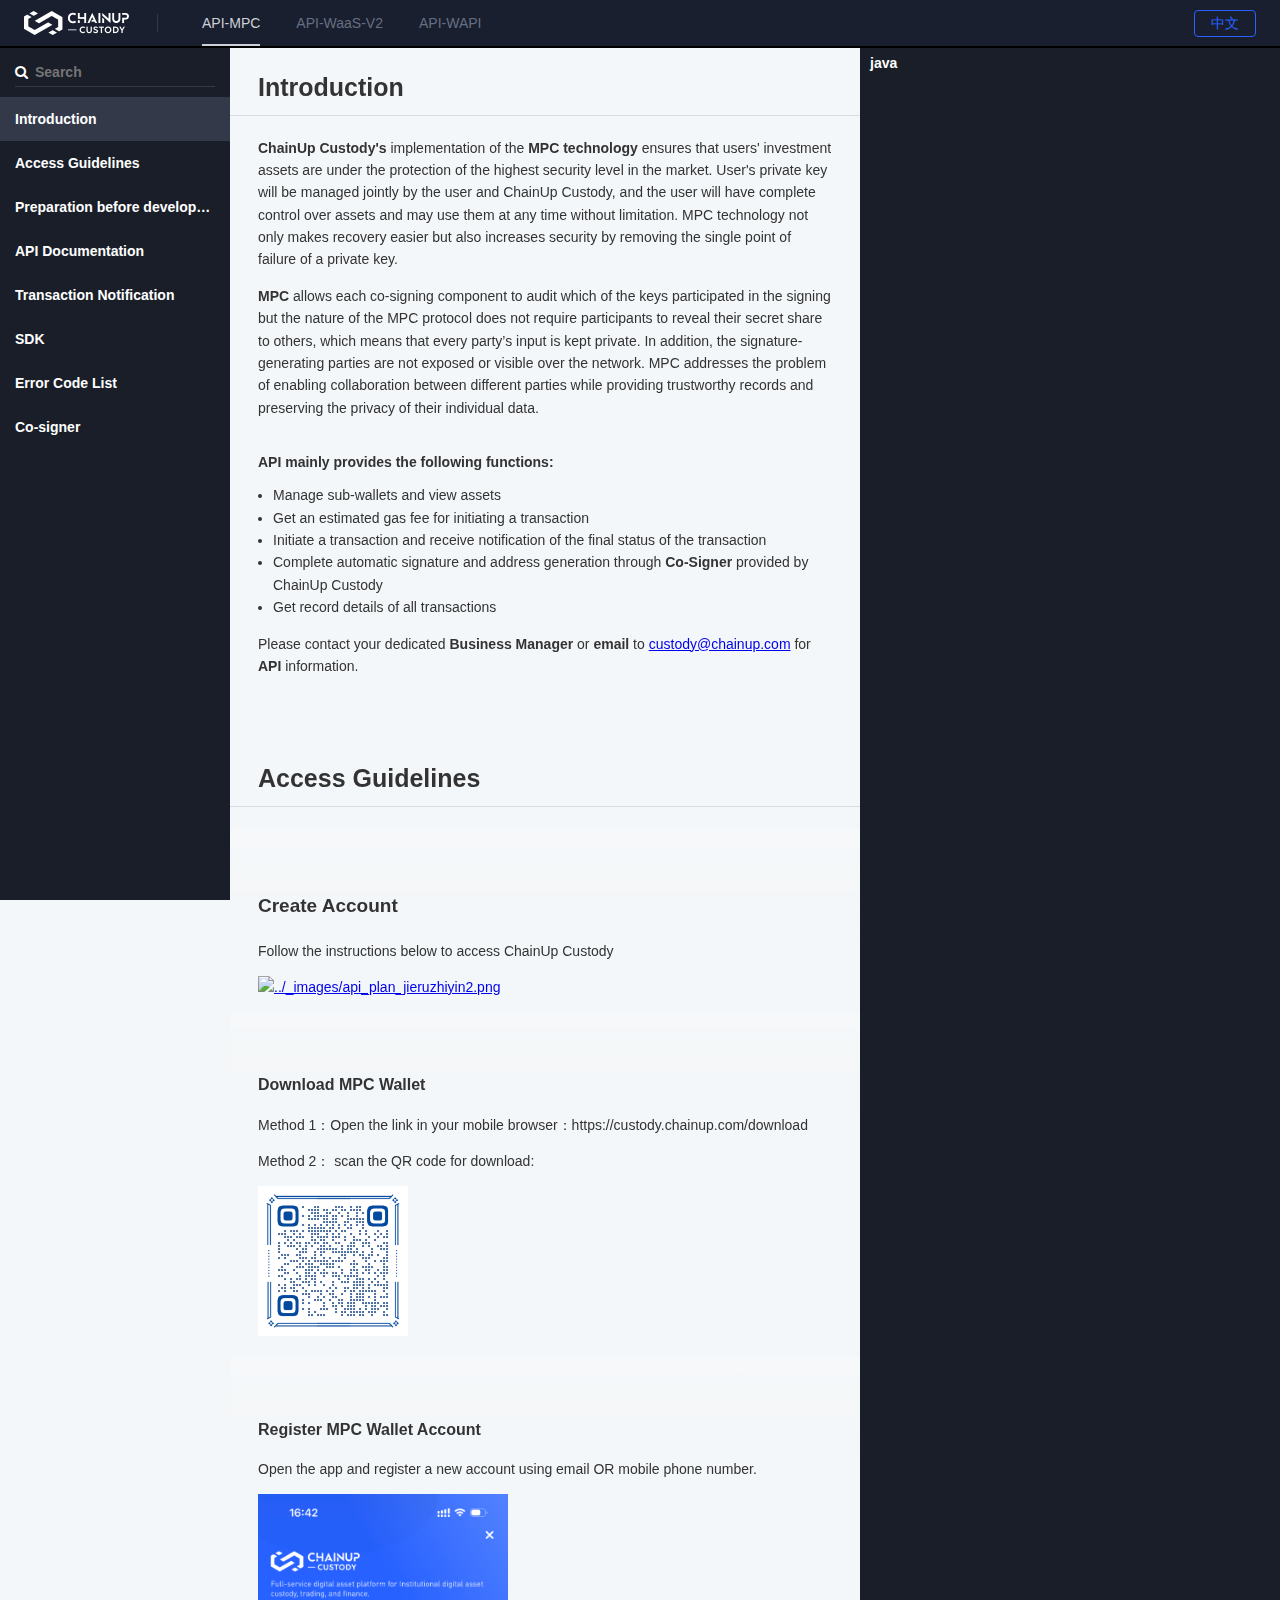
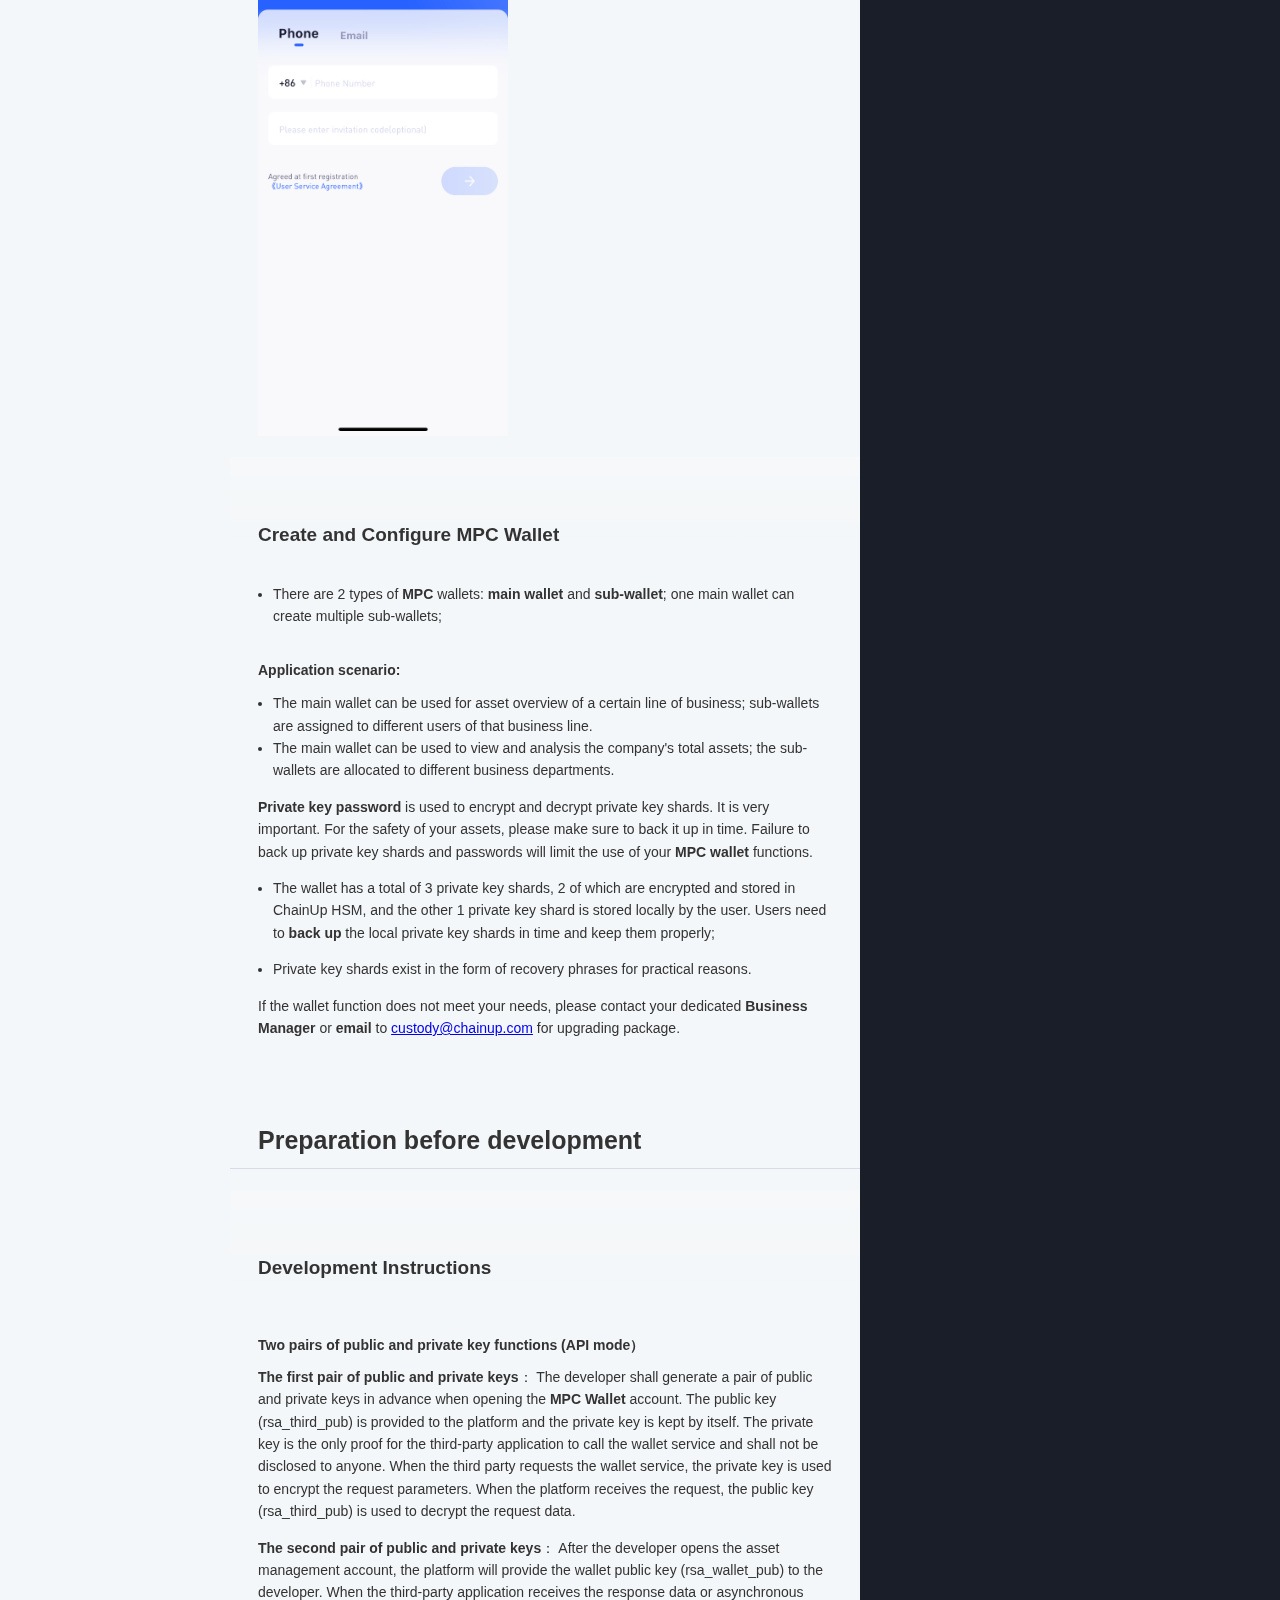
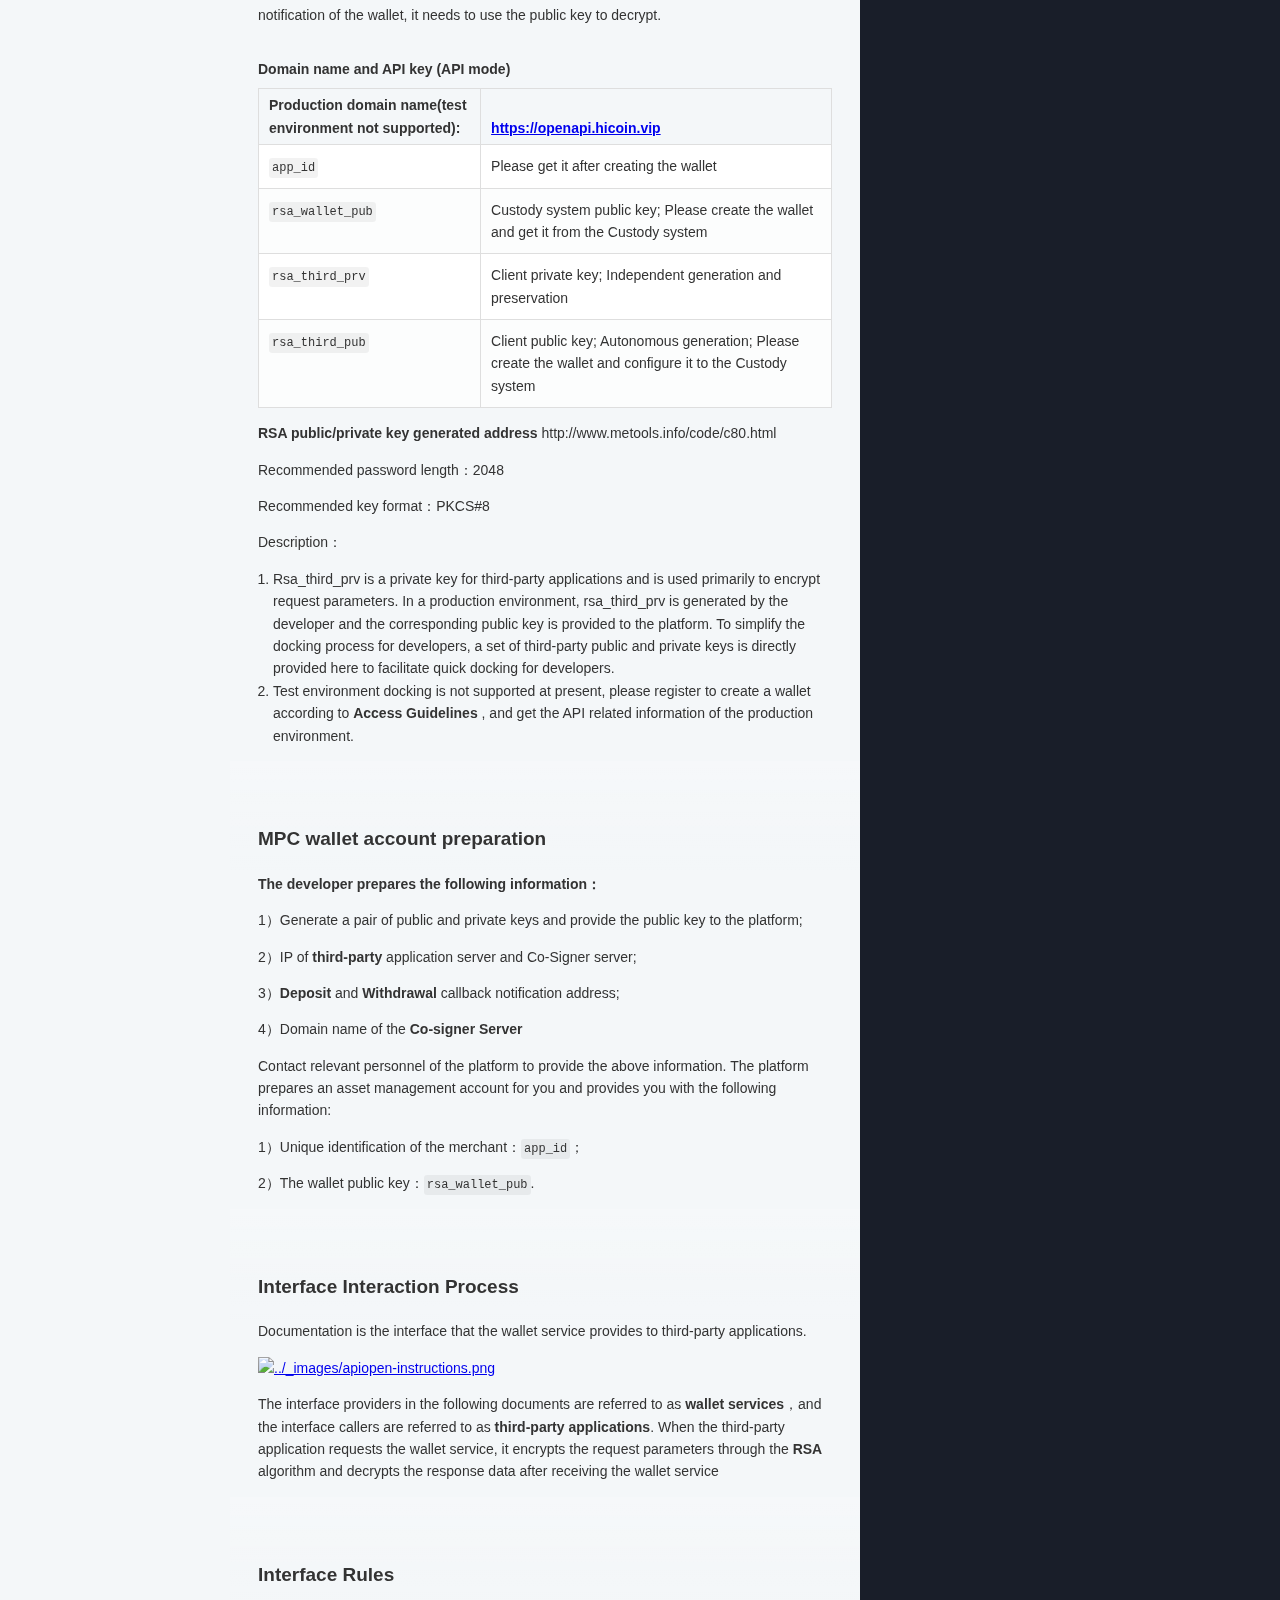
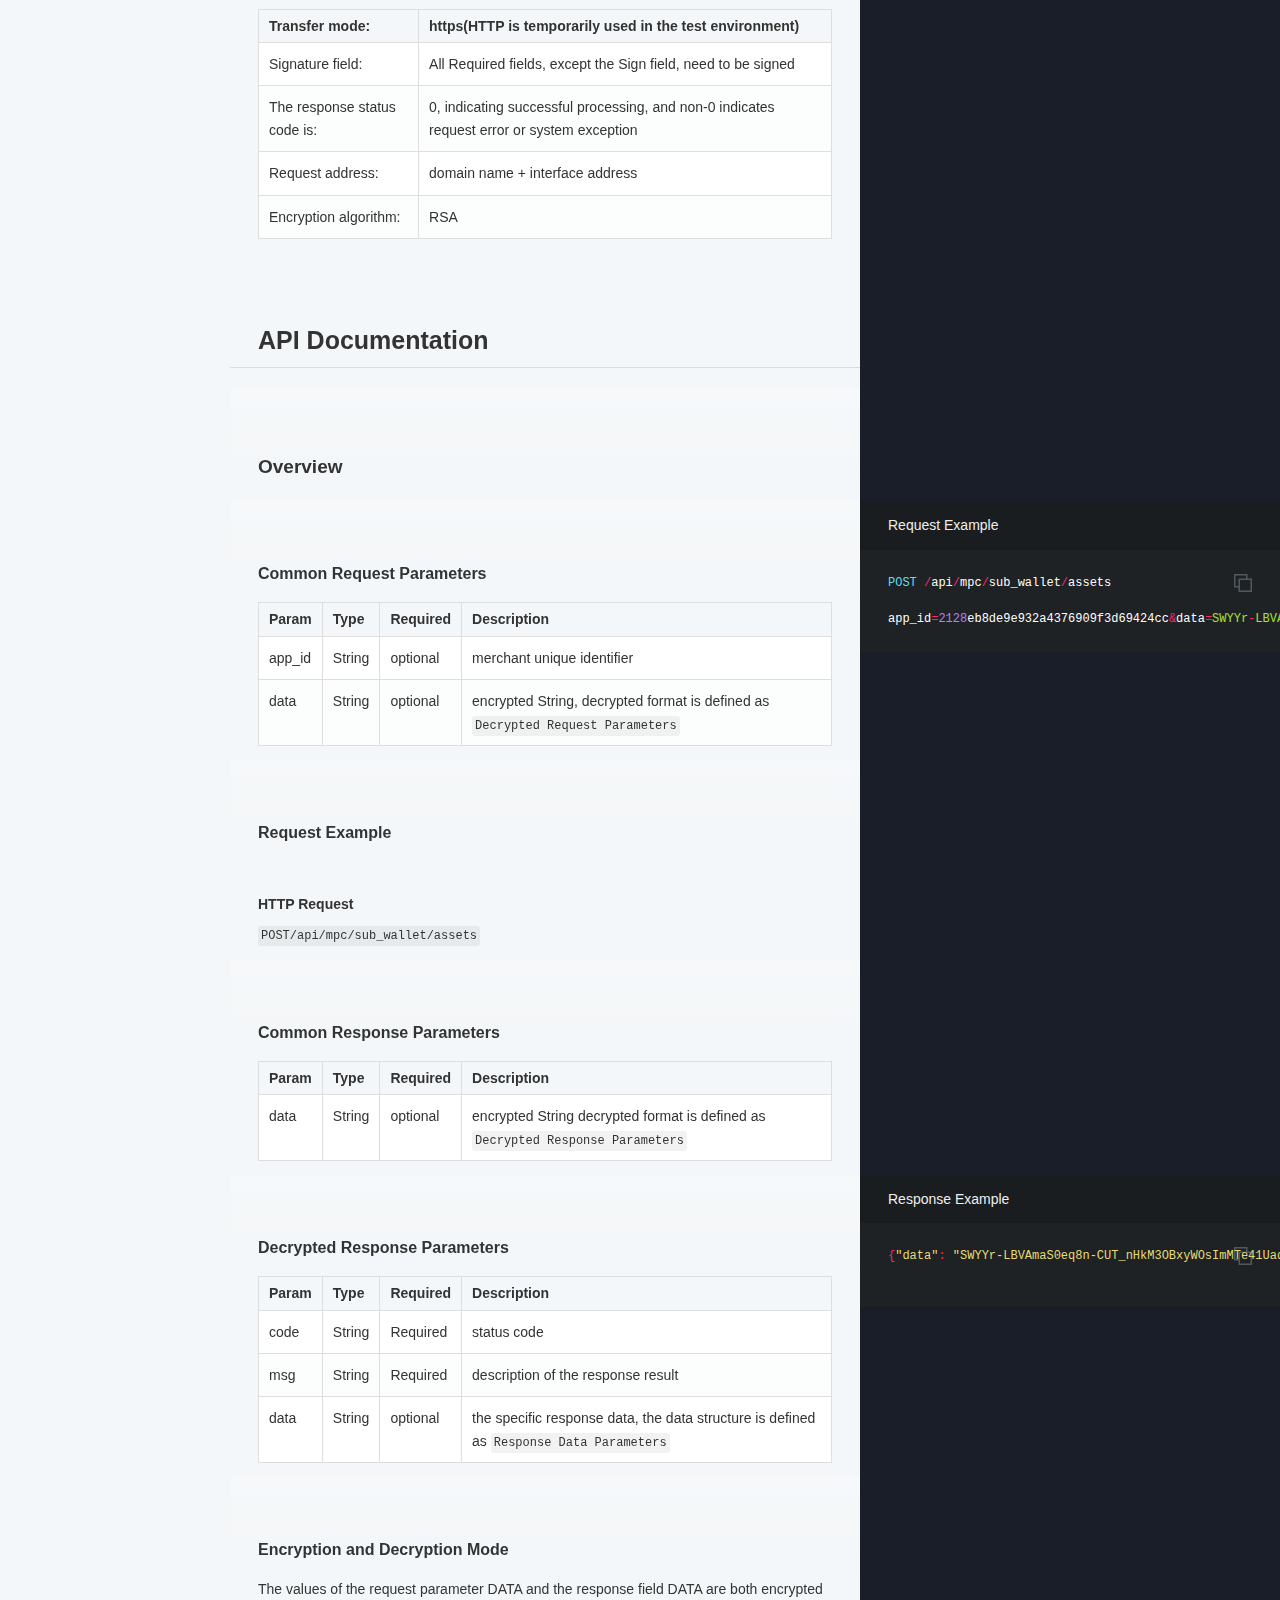
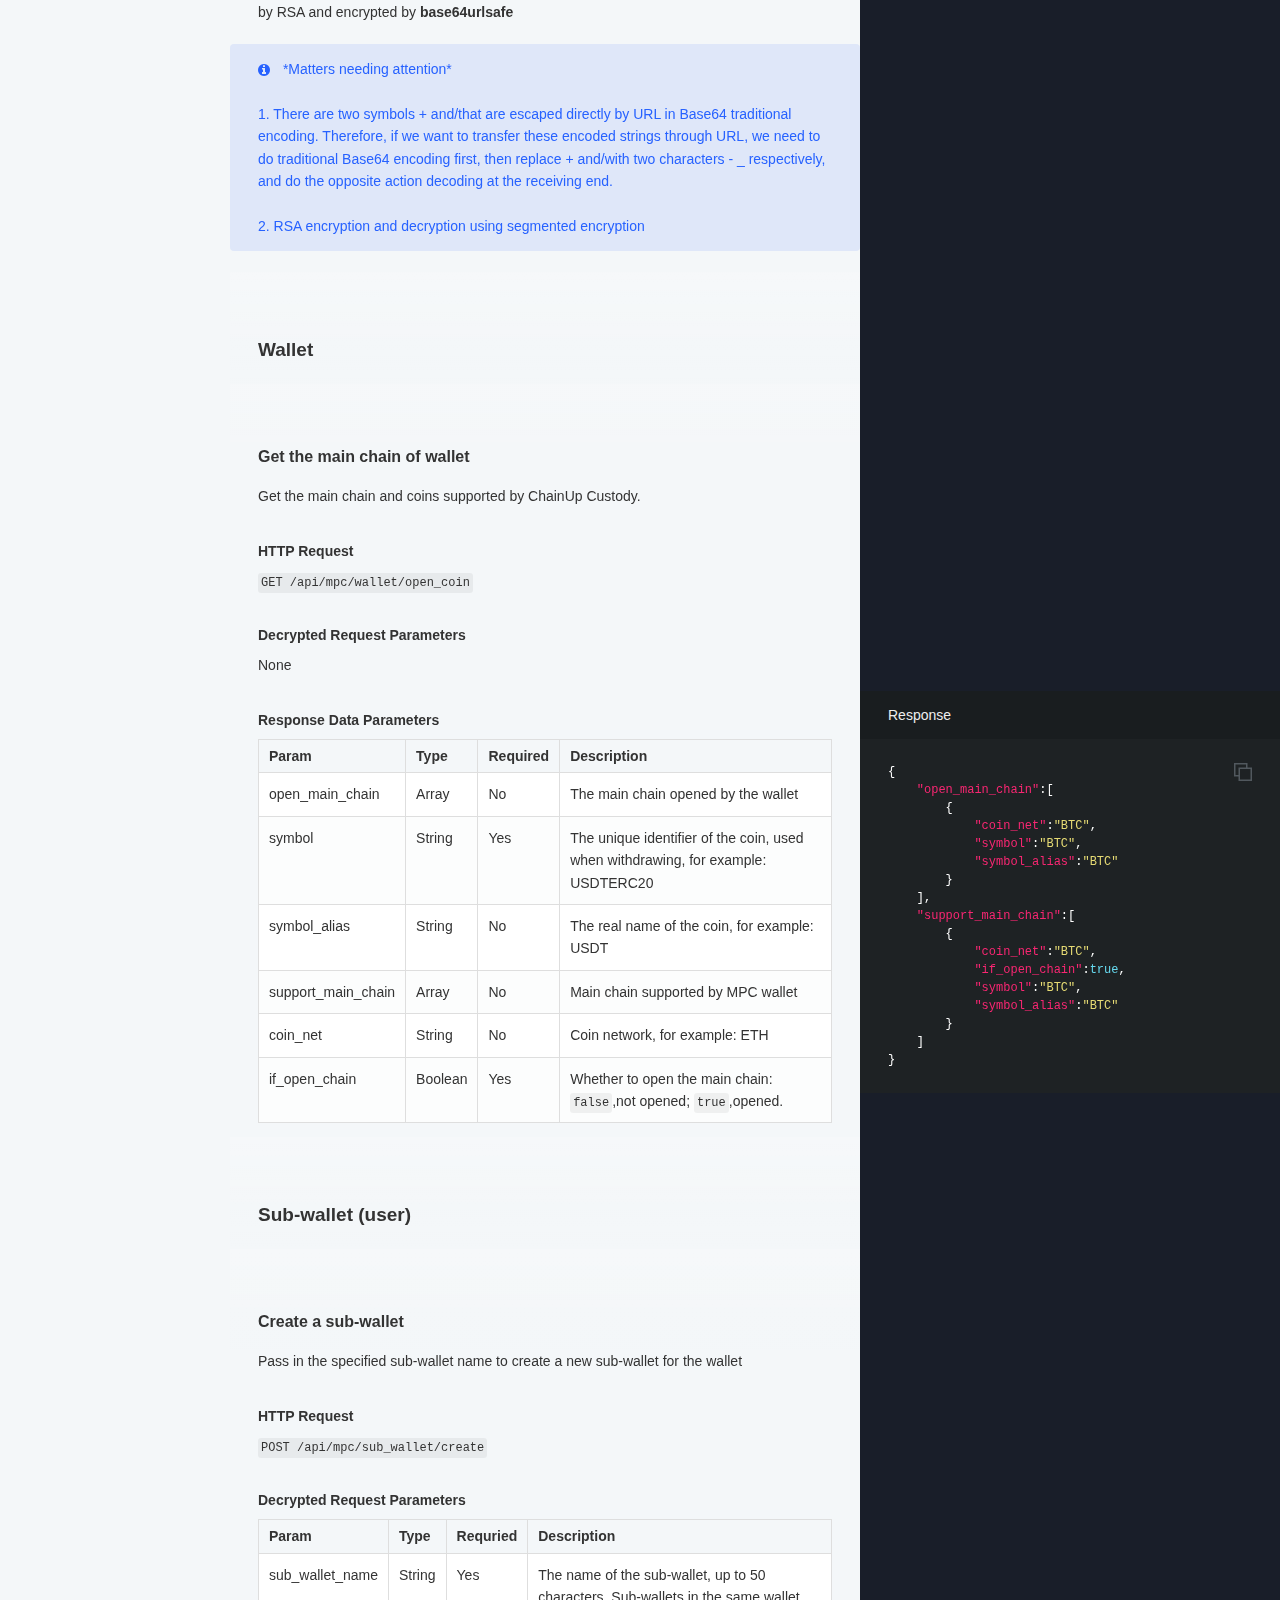
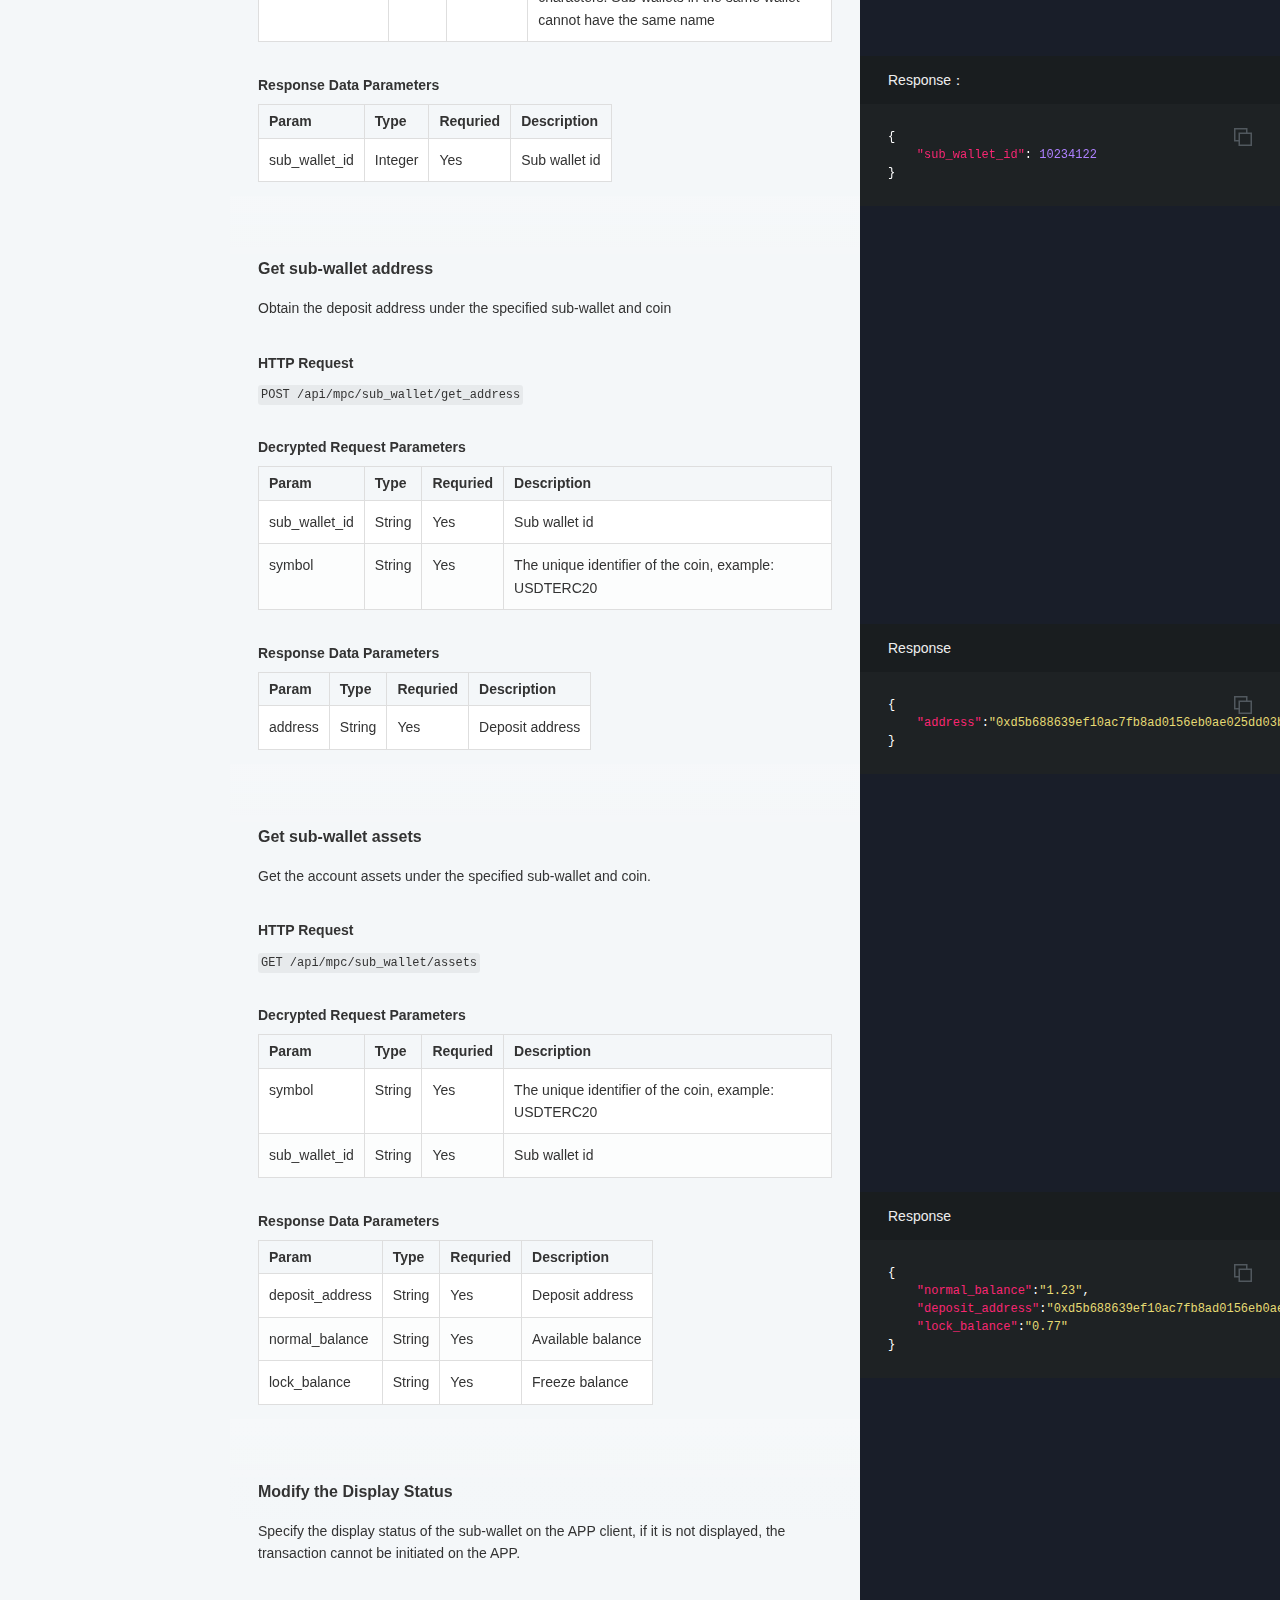
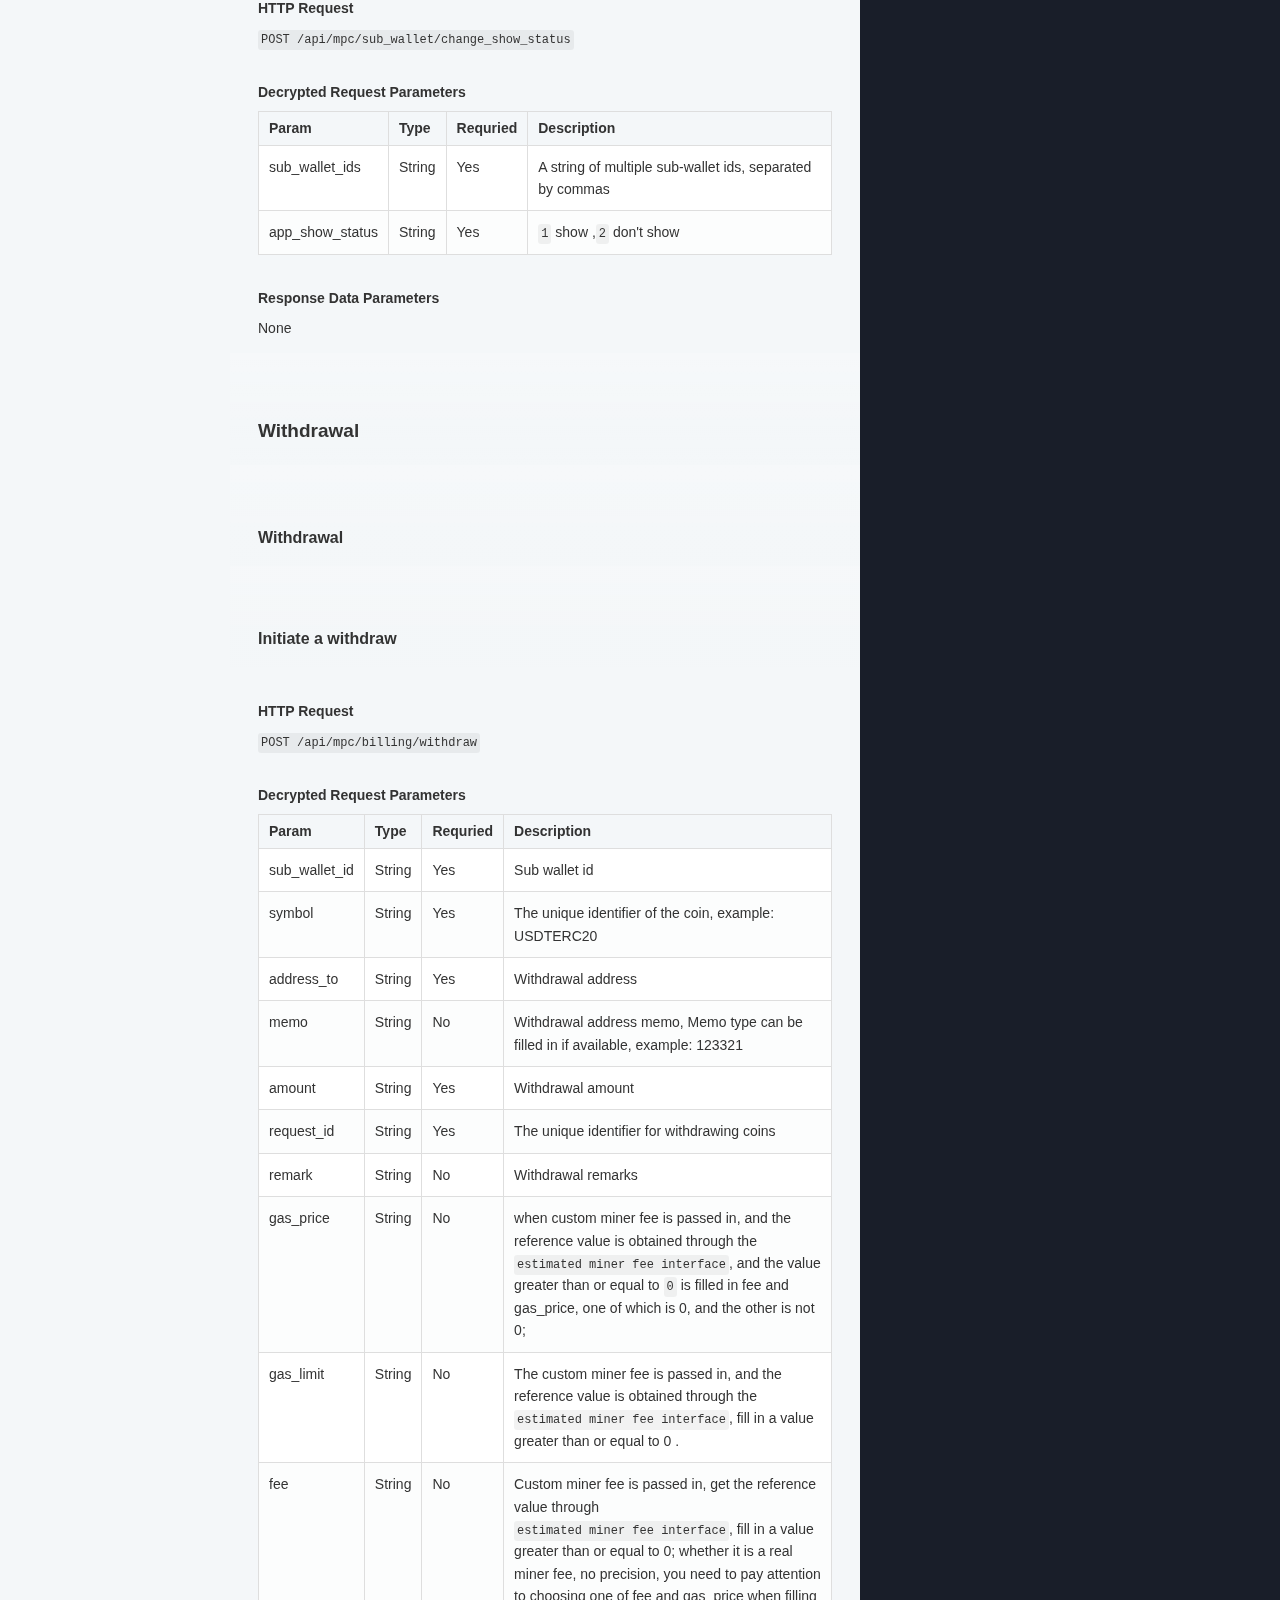
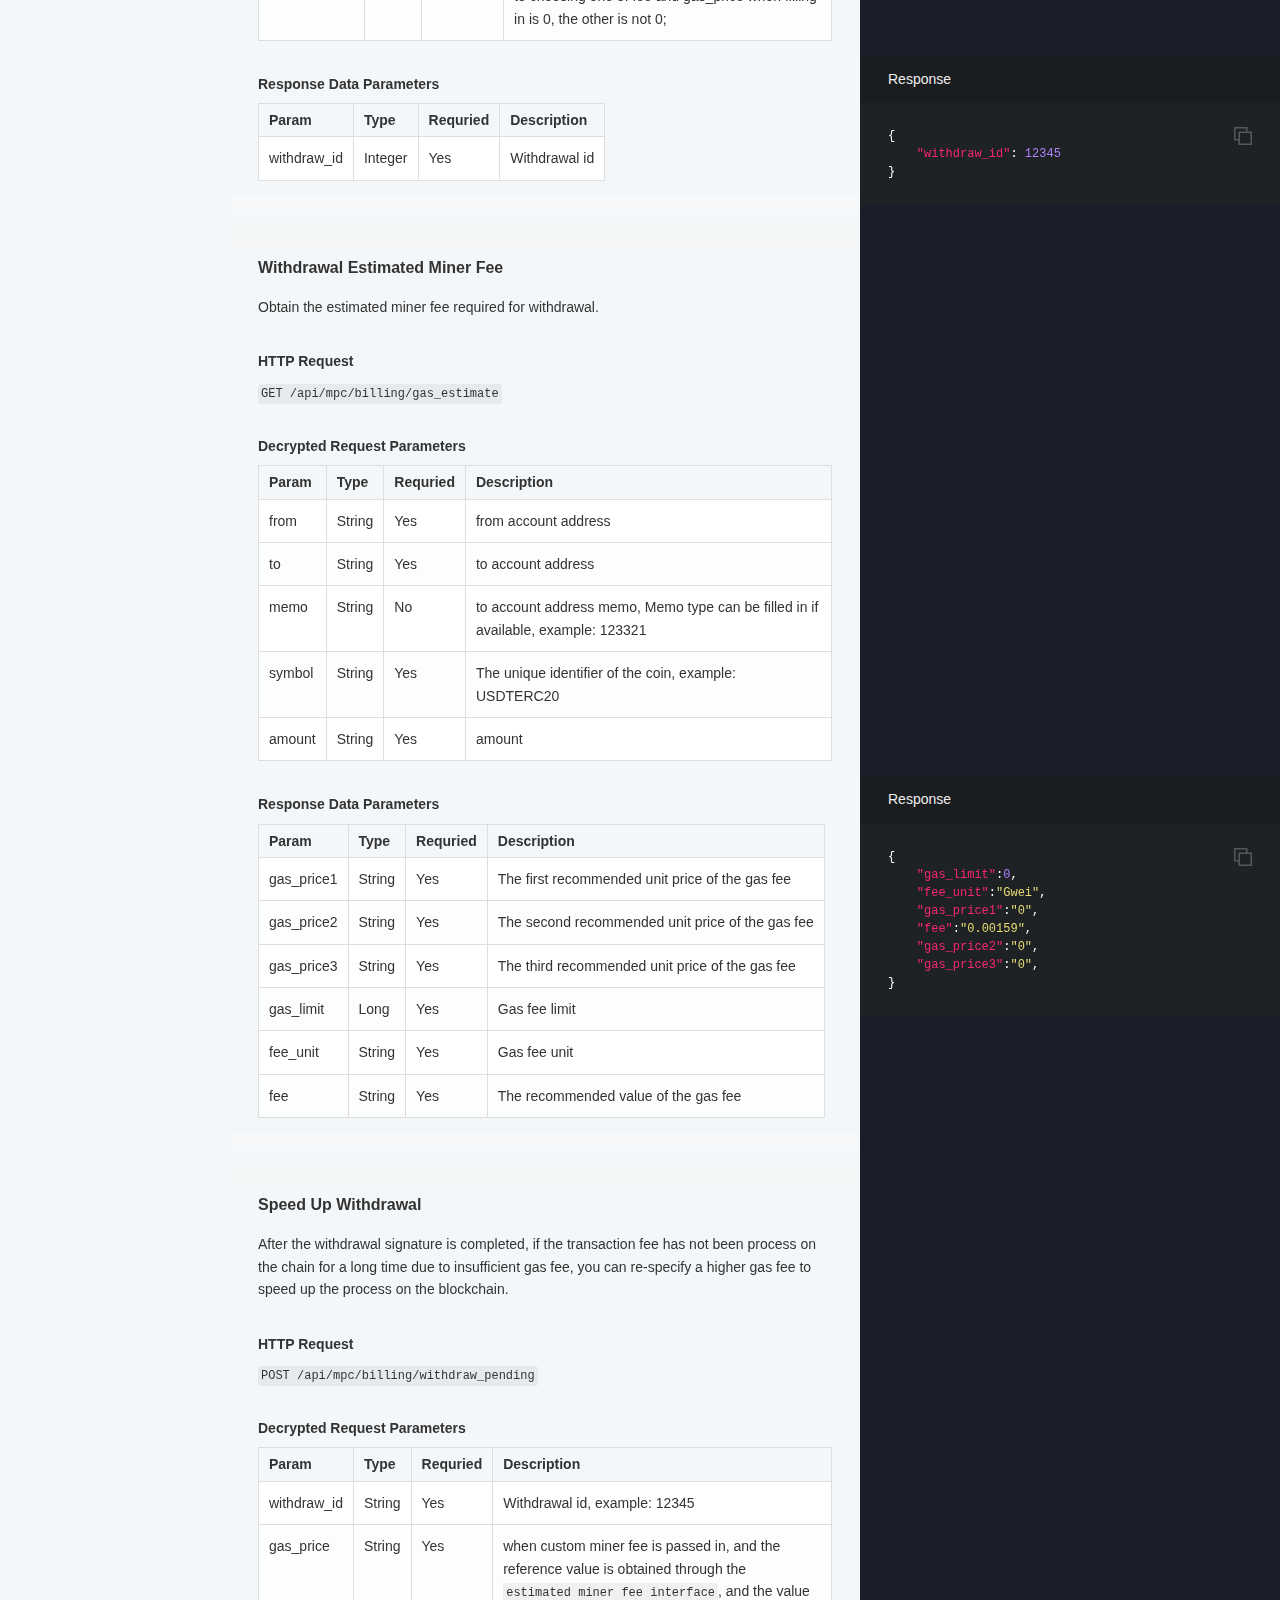
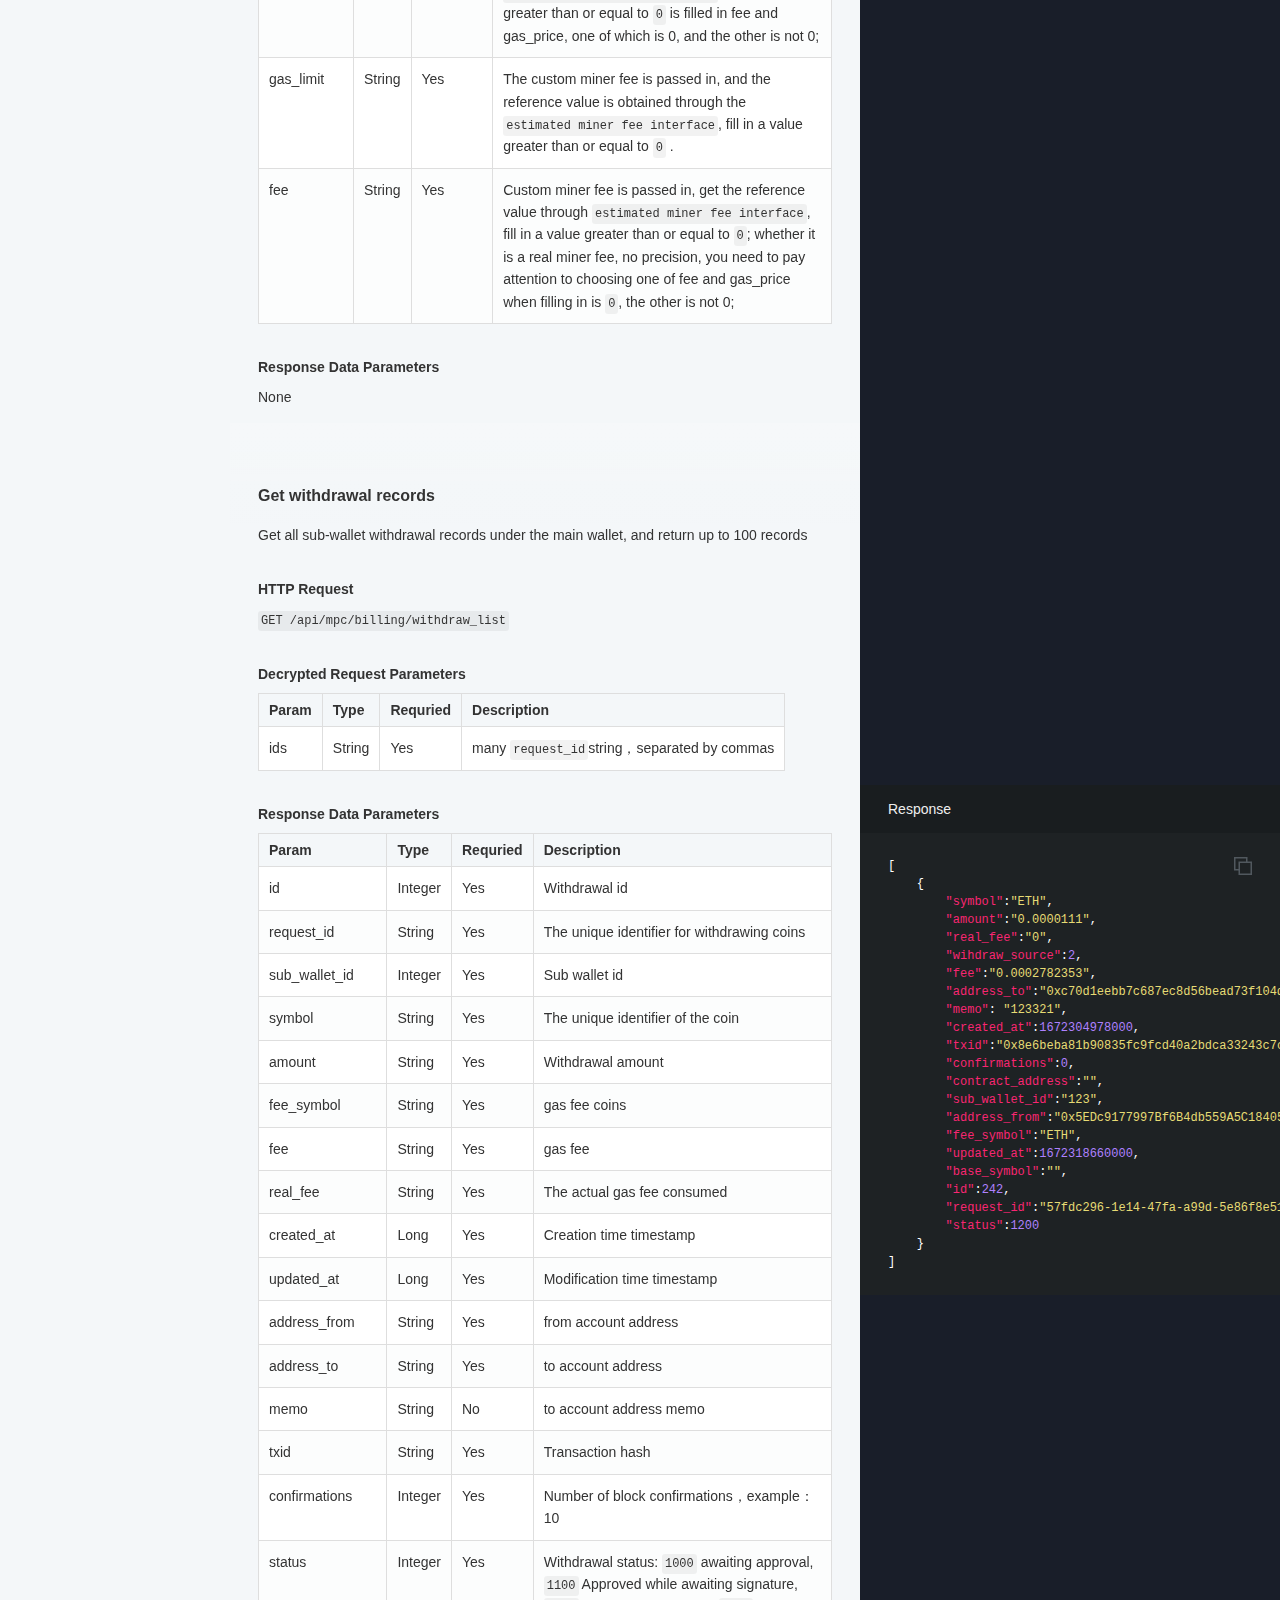
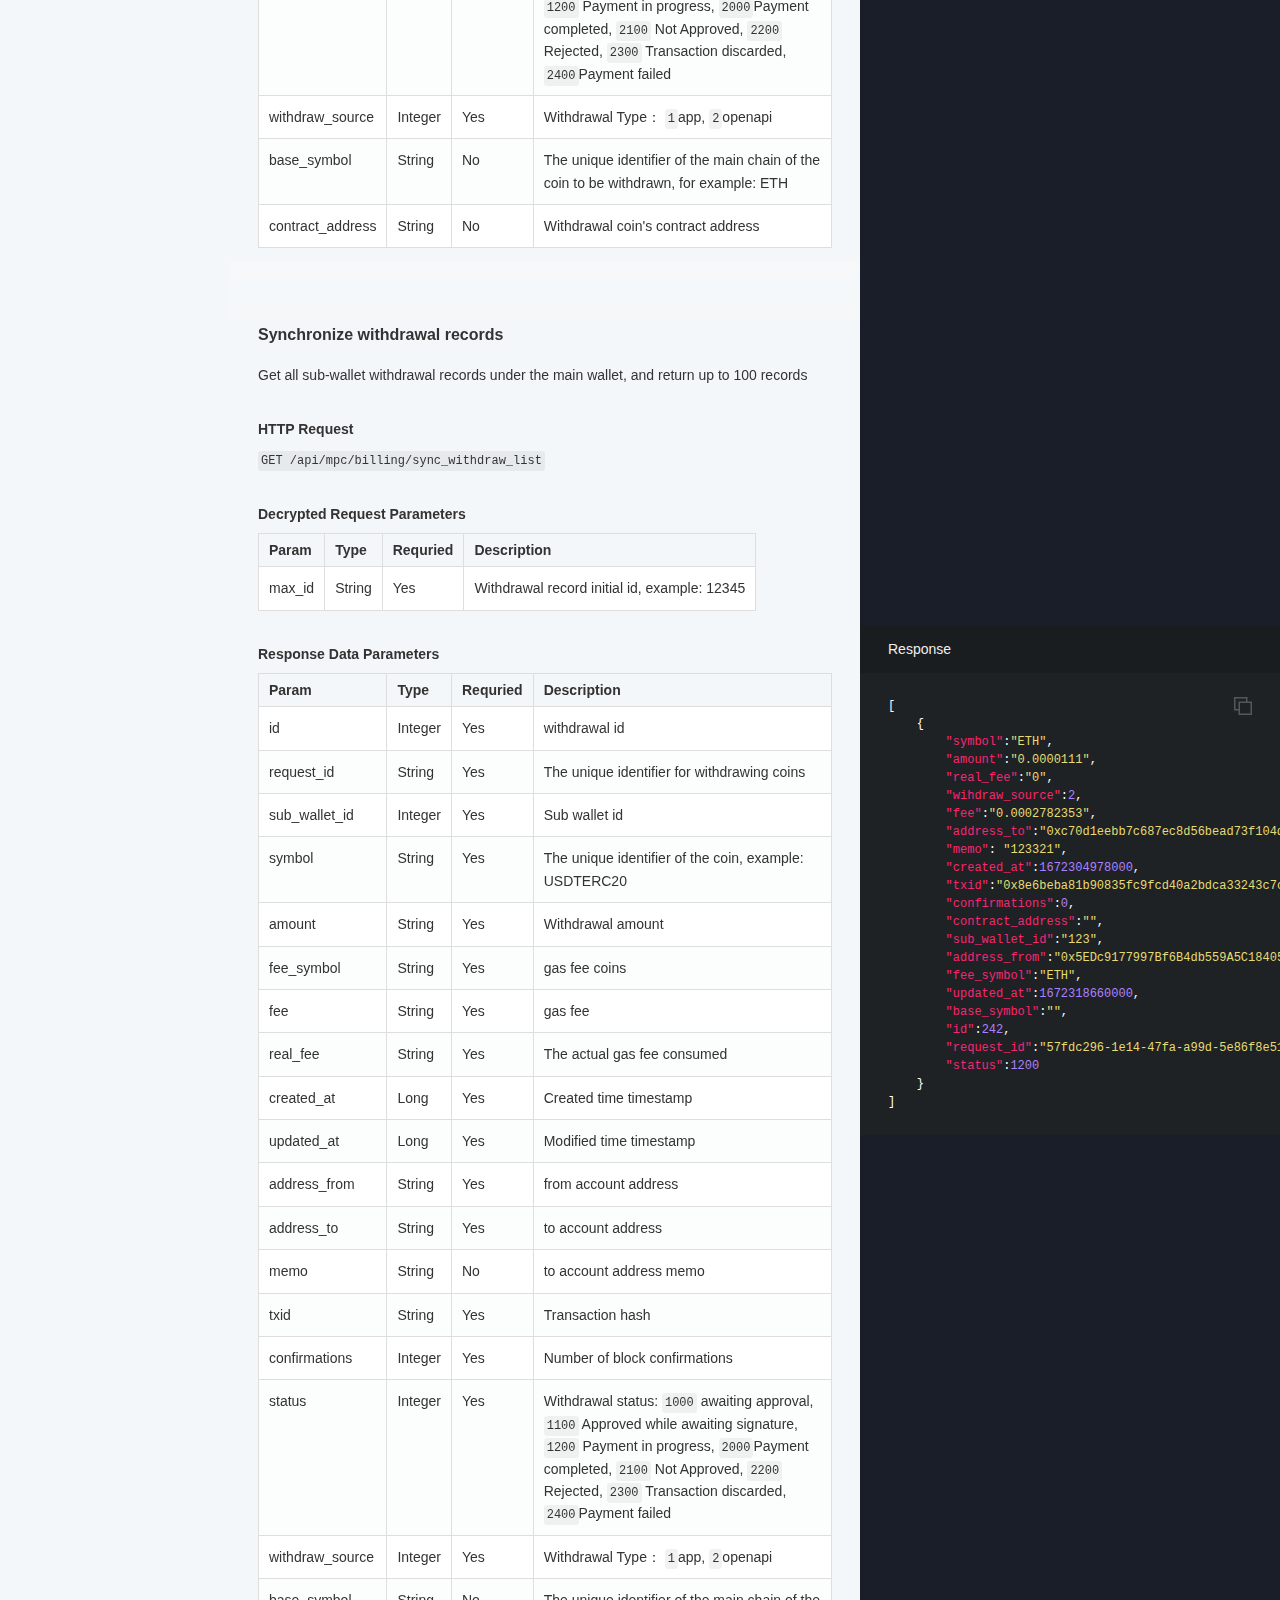
==== commit 2e72b9fa: "deploy: 6f0170b6b8487f150a55e46364d50c70d4568992" ====
--- a/API-MPC/en/index.html
+++ b/API-MPC/en/index.html
@@ -345,22 +345,8 @@
                           </li>
                       </ul>
                   </li>
-              </ul>
-          </li>
-          <li>
-            <a href="#docking-solutions" class="toc-h1 toc-link" data-title="Docking Solutions">Docking Solutions</a>
-              <ul class="toc-list-h2">
                   <li>
-                    <a href="#obtain-the-deposit-address" class="toc-h2 toc-link" data-title="Obtain the deposit address">Obtain the deposit address</a>
-                  </li>
-                  <li>
-                    <a href="#user-deposit" class="toc-h2 toc-link" data-title="User deposit">User deposit</a>
-                  </li>
-                  <li>
-                    <a href="#user-withdrawal" class="toc-h2 toc-link" data-title="User withdrawal">User withdrawal</a>
-                  </li>
-                  <li>
-                    <a href="#financial-reconciliation" class="toc-h2 toc-link" data-title="Financial reconciliation">Financial reconciliation</a>
+                    <a href="#create-and-configure-mpc-wallet" class="toc-h2 toc-link" data-title="Create and Configure MPC Wallet">Create and Configure MPC Wallet</a>
                   </li>
               </ul>
           </li>
@@ -368,21 +354,16 @@
             <a href="#preparation-before-development" class="toc-h1 toc-link" data-title="Preparation before development">Preparation before development</a>
               <ul class="toc-list-h2">
                   <li>
-                    <a href="#preparation" class="toc-h2 toc-link" data-title="Preparation">Preparation</a>
-                      <ul class="toc-list-h3">
-                          <li>
-                            <a href="#development-instructions" class="toc-h3 toc-link" data-title="Development Instructions">Development Instructions</a>
-                          </li>
-                          <li>
-                            <a href="#asset-management-account-preparation" class="toc-h3 toc-link" data-title="Asset management account preparation">Asset management account preparation</a>
-                          </li>
-                          <li>
-                            <a href="#interface-interaction-process" class="toc-h3 toc-link" data-title="Interface interaction process">Interface interaction process</a>
-                          </li>
-                          <li>
-                            <a href="#interface-rules" class="toc-h3 toc-link" data-title="Interface rules">Interface rules</a>
-                          </li>
-                      </ul>
+                    <a href="#development-instructions" class="toc-h2 toc-link" data-title="Development Instructions">Development Instructions</a>
+                  </li>
+                  <li>
+                    <a href="#mpc-wallet-account-preparation" class="toc-h2 toc-link" data-title="MPC wallet account preparation">MPC wallet account preparation</a>
+                  </li>
+                  <li>
+                    <a href="#interface-interaction-process" class="toc-h2 toc-link" data-title="Interface Interaction Process">Interface Interaction Process</a>
+                  </li>
+                  <li>
+                    <a href="#interface-rules" class="toc-h2 toc-link" data-title="Interface Rules">Interface Rules</a>
                   </li>
               </ul>
           </li>
@@ -415,17 +396,22 @@
                           <li>
                             <a href="#get-the-main-chain-of-wallet" class="toc-h3 toc-link" data-title="Get the main chain of wallet">Get the main chain of wallet</a>
                           </li>
+                      </ul>
+                  </li>
+                  <li>
+                    <a href="#sub-wallet-user" class="toc-h2 toc-link" data-title="Sub-wallet (user)">Sub-wallet (user)</a>
+                      <ul class="toc-list-h3">
                           <li>
-                            <a href="#create-a-sub-wallet-user" class="toc-h3 toc-link" data-title="Create a sub-wallet (user)">Create a sub-wallet (user)</a>
+                            <a href="#create-a-sub-wallet" class="toc-h3 toc-link" data-title="Create a sub-wallet">Create a sub-wallet</a>
                           </li>
                           <li>
-                            <a href="#get-sub-wallet-user-address" class="toc-h3 toc-link" data-title="Get sub-wallet (user) address">Get sub-wallet (user) address</a>
+                            <a href="#get-sub-wallet-address" class="toc-h3 toc-link" data-title="Get sub-wallet address">Get sub-wallet address</a>
                           </li>
                           <li>
-                            <a href="#get-sub-wallet-user-assets" class="toc-h3 toc-link" data-title="Get sub-wallet (user) assets">Get sub-wallet (user) assets</a>
+                            <a href="#get-sub-wallet-assets" class="toc-h3 toc-link" data-title="Get sub-wallet assets">Get sub-wallet assets</a>
                           </li>
                           <li>
-                            <a href="#modify-the-display-status-of-the-sub-wallet-user-on-the-app" class="toc-h3 toc-link" data-title="Modify the display status of the sub-wallet (user) on the APP">Modify the display status of the sub-wallet (user) on the APP</a>
+                            <a href="#modify-the-display-status" class="toc-h3 toc-link" data-title="Modify the Display Status">Modify the Display Status</a>
                           </li>
                       </ul>
                   </li>
@@ -483,13 +469,19 @@
             <a href="#sdk" class="toc-h1 toc-link" data-title="SDK">SDK</a>
           </li>
           <li>
-            <a href="#interface-error-code-list" class="toc-h1 toc-link" data-title="Interface Error Code List">Interface Error Code List</a>
+            <a href="#error-code-list" class="toc-h1 toc-link" data-title="Error Code List">Error Code List</a>
           </li>
           <li>
             <a href="#co-signer" class="toc-h1 toc-link" data-title="Co-signer">Co-signer</a>
               <ul class="toc-list-h2">
                   <li>
-                    <a href="#need-to-implement-the-withdrawal-signature-callback-interface-one-callback-before-signing-another-callback-after-successfully-signed" class="toc-h2 toc-link" data-title="Need to implement the withdrawal signature callback interface (one callback before signing, another callback after successfully signed)">Need to implement the withdrawal signature callback interface (one callback before signing, another callback after successfully signed)</a>
+                    <a href="#overview-3" class="toc-h2 toc-link" data-title="Overview">Overview</a>
+                  </li>
+                  <li>
+                    <a href="#docking-process" class="toc-h2 toc-link" data-title="Docking Process">Docking Process</a>
+                  </li>
+                  <li>
+                    <a href="#co-signer-callback" class="toc-h2 toc-link" data-title="Co-signer Callback">Co-signer Callback</a>
                   </li>
               </ul>
           </li>
@@ -502,8 +494,16 @@
 <p><strong>ChainUp Custody&#39;s</strong> implementation of the <strong>MPC technology</strong> ensures that users&#39; investment assets are under the protection of the highest security level in the market. User&#39;s private key will be managed jointly by the user and ChainUp Custody, and the user will have complete control over assets and may use them at any time without limitation. MPC technology not only makes recovery easier but also increases security by removing the single point of failure of a private key.</p>
 
 <p><strong>MPC</strong> allows each co-signing component to audit which of the keys participated in the signing but the nature of the MPC protocol does not require participants to reveal their secret share to others, which means that every party’s input is kept private. In addition, the signature-generating parties are not exposed or visible over the network. MPC addresses the problem of enabling collaboration between different parties while providing trustworthy records and preserving the privacy of their individual data.</p>
-
-<p>You can manage sub-wallets and assets, quickly withdraw and deposit coins, and obtain transaction records through the <strong>API</strong>.</p>
+<h4 id='api-mainly-provides-the-following-functions'>API mainly provides the following functions:</h4>
+<ul>
+<li>Manage sub-wallets and view assets</li>
+<li>Get an estimated gas fee for initiating a transaction</li>
+<li>Initiate a transaction and receive notification of the final status of the transaction</li>
+<li>Complete automatic signature and address generation through <strong>Co-Signer</strong> provided by ChainUp Custody</li>
+<li>Get record details of all transactions</li>
+</ul>
+
+<p>Please contact your dedicated <strong>Business Manager</strong> or <strong>email</strong> to <a href="mailto:custody@chainup.com">custody@chainup.com</a> for <strong>API</strong> information.</p>
 <h1 id='access-guidelines'>Access Guidelines</h1><h2 id='create-account'>Create Account</h2>
 <p>Follow the instructions below to access ChainUp Custody</p>
 
@@ -518,104 +518,28 @@
 <p>Open the app and register a new account using email OR mobile phone number.</p>
 
 <p><img src="images/elogin-3d31bb33.png" style="width: 250px" alt="" /></p>
-<h1 id='docking-solutions'>Docking Solutions</h1>
-<p>To allow customers more convenient and quicker access to Custody service, our platform has a comprehensive set of docking solutions based on previous clients’ requirement.</p>
-
-<p>The whole program is divided into four processes:</p>
-
-<p>1.Obtain the deposit address</p>
-
-<p>2.User deposit</p>
-
-<p>3.User withdrawl</p>
-
-<p>4.Financial reconciliation</p>
-
-<p>Note: If the client’s project timeline is urgent, the necessary processes [obtaining the deposit address], [user deposit], [user withdrawal], and [financial reconciliation] can be developed in two weeks.</p>
-<h2 id='obtain-the-deposit-address'>Obtain the deposit address</h2>
-<p>1）Customer registers with Custody system (email address is recommended)</p>
-
-<p>2）After successful registration, the address can be obtained through the UID of the Custody system</p>
-
-<p>Note: Obtaining the address in advance helps to ensure efficient address allocation after user registration; If the user registers and then obtains the address through the interface, it may fail due to reasons such as network issue, resulting in users’ inability to use the services.</p>
-
-<p><a href="https://custodydocs.chainup.com/en/latest/_images/api_tsoulution_zhunbei.png"><img src="https://custodydocs.chainup.com/en/latest/_images/api_tsoulution_zhunbei.png" alt="../_images/api_tsoulution_zhunbei.png" /></a></p>
-<h2 id='user-deposit'>User deposit</h2>
-<p>1）The user completes registration in their system;</p>
-
-<p>2）When the user checks the currency deposit address on the user interface, the system will assign a currency address to the user;</p>
-
-<p>3）Users send coins to the address;</p>
-
-<p>4）The Custody system monitors and accounts for the transaction of coins in the blockchain address on behalf of the clients, and notifies the client actively or automatically obtaining it within the system.</p>
-
-<p>5）After the system confirms the validity of the information for coin deposit, the coins will be credited into the user’s account;</p>
-
-<p>6）The system notifies the user that the coins are successfully deposited.</p>
-
-<p><a href="https://custodydocs.chainup.com/en/latest/_images/api_tsoulution_chongzhi.png"><img src="https://custodydocs.chainup.com/en/latest/_images/api_tsoulution_chongzhi.png" alt="../_images/api_tsoulution_chongzhi.png" /></a></p>
-
-<p>Note: The asynchronous callback of teh Custody system will be triggered when each order is final, and it can be sent up to 5 times per day;</p>
-
-<p>Timed task: a total of five callbacks</p>
-
-<p>Notification time: 1s for the first time, 2min for the second time, 8min for the third time, 32min for the fourth time, 128min for the fifth time</p>
-
-<p>Callback logic：</p>
-
-<p>If the callback is successful, update the callback status;</p>
-
-<p>If the callback fails, continue the callback and update the interval between the next callback;</p>
-
-<p>When the callback fails five times, the callback is stopped</p>
-<h2 id='user-withdrawal'>User withdrawal</h2>
-<p>1）The user initiates withdrawal in their system;</p>
-
-<p>2）After the customer’s system has been approved, it will notify the Custody system;</p>
-
-<p>3）The Custody system provides two withdrawal conformation to the customer system;</p>
-
-<p>4）After the customer system confirms that the withdrawal information is valid, the Custody system verifies the withdrawal information, and then the payment is initiated;</p>
-
-<p>5）The Custody system monitors the status of withdrawal orders, and actively notifies the client upon completion of withdrawal or actively acquires it by the customer system;</p>
-
-<p>6）The customer system informs the user that the withdrawal is successful.</p>
-
-<p><a href="https://custodydocs.chainup.com/en/latest/_images/api_tsoulution_tibi.png"><img src="https://custodydocs.chainup.com/en/latest/_images/api_tsoulution_tibi.png" alt="../_images/api_tsoulution_tibi.png" /></a></p>
-<h2 id='financial-reconciliation'>Financial reconciliation</h2>
-<p>1）Perform checks on accounts between the customer system and Custody system periodically (daily is recommended)</p>
-
-<p>2）At midnight the the next day, the system retrieves all the deposits and withdrawals for the previous day as well as the aggregated orders and collection of the miners’ fees</p>
-
-<p>3）The customer system’s orders are reconciled against those in the Custody system</p>
-
-<p>4）If the order quantity, amount and status are correct, the reconciliation will be successful; Otherwise contact Custody support to resolve the issue</p>
-
-<p><a href="https://custodydocs.chainup.com/en/latest/_images/api_tsoulution_duizhang.png"><img src="https://custodydocs.chainup.com/en/latest/_images/api_tsoulution_duizhang.png" alt="../_images/api_tsoulution_duizhang.png" /></a></p>
-
-<p>Note: In the Custody system, there are three kinds of cost expenses in the tripartite system: collecting miners’ fees, extracting miners’ fees, and profit-sharing commission;</p>
-
-<ol>
-<li>Collection of Miners’ Fee: With each currency’s account type, after depositing the coins, the funds on the address will be collected to the hot wallet address and the blockchain network. Part of the main chain blockchain transaction will consume the miner fee and the cost of which will be borne by the client. The client can contact us if they would like this capital expenditure will be handled by us;</li>
-<li>Miner’s fee: Miner’s fee (in some currencies) shall be borne by the three parties when withdrawing coins to the address of non-ChainUp Custody and using the blockchain network. This part of capital expenditure can be viewed directly in the coin withdrawal order;</li>
-<li>Distribution fee: temporarily not charged.</li>
-</ol>
-<h1 id='preparation-before-development'>Preparation before development</h1><h2 id='preparation'>Preparation</h2><h3 id='development-instructions'>Development Instructions</h3>
-<p>To meet the diverse business needs of customers, ChainUp Custody supports two docking methods: SDK and API;</p>
-
-<p><strong>SDK</strong>：Support for Java and PHP</p>
-
-<p>The Java SDK addres：https://github.com/HiCoinCom/java-sdk</p>
-
-<p>The PHP SDK address：https://github.com/HiCoinCom/php-sdk</p>
-
-<p><strong>API</strong>：Please see the documentation</p>
-<h4 id='two-pairs-of-public-and-private-key-functions-api-mode'>Two pairs of public and private key functions (API mode）</h4>
-<p><strong>The first pair of public and private keys</strong>： The developer shall generate a pair of public and private keys in advance when opening the asset management account. The public key (rsa_third_pub) is provided to the platform and the private key is kept by itself. The private key is the only proof for the third-party application to call the wallet service and shall not be disclosed to anyone. When the third party requests the wallet service, the private key is used to encrypt the request parameters. When the platform receives the request, the public key (rsa_third_pub) is used to decrypt the request data.</p>
+<h2 id='create-and-configure-mpc-wallet'>Create and Configure MPC Wallet</h2>
+<ul>
+<li>There are 2 types of <strong>MPC</strong> wallets: <strong>main wallet</strong> and <strong>sub-wallet</strong>; one main wallet can create multiple sub-wallets;</li>
+</ul>
+<h4 id='application-scenario'>Application scenario:</h4>
+<ul>
+<li>The main wallet can be used for asset overview of a certain line of business; sub-wallets are assigned to different users of that business line. </li>
+<li>The main wallet can be used to view and analysis the company&#39;s total assets; the sub-wallets are allocated to different business departments.</li>
+</ul>
+
+<p><strong>Private key password</strong> is used to encrypt and decrypt private key shards. It is very important. For the safety of your assets, please make sure to back it up in time. Failure to back up private key shards and passwords will limit the use of your <strong>MPC wallet</strong> functions.</p>
+
+<ul>
+<li><p>The wallet has a total of 3 private key shards, 2 of which are encrypted and stored in ChainUp HSM, and the other 1 private key shard is stored locally by the user. Users need to <strong>back up</strong> the local private key shards in time and keep them properly;</p></li>
+<li><p>Private key shards exist in the form of recovery phrases for practical reasons.</p></li>
+</ul>
+
+<p>If the wallet function does not meet your needs, please contact your dedicated <strong>Business Manager</strong> or <strong>email</strong> to <a href="mailto:custody@chainup.com">custody@chainup.com</a> for upgrading package. </p>
+<h1 id='preparation-before-development'>Preparation before development</h1><h2 id='development-instructions'>Development Instructions</h2><h4 id='two-pairs-of-public-and-private-key-functions-api-mode'>Two pairs of public and private key functions (API mode）</h4>
+<p><strong>The first pair of public and private keys</strong>： The developer shall generate a pair of public and private keys in advance when opening the <strong>MPC Wallet</strong> account. The public key (rsa_third_pub) is provided to the platform and the private key is kept by itself. The private key is the only proof for the third-party application to call the wallet service and shall not be disclosed to anyone. When the third party requests the wallet service, the private key is used to encrypt the request parameters. When the platform receives the request, the public key (rsa_third_pub) is used to decrypt the request data.</p>
 
 <p><strong>The second pair of public and private keys</strong>： After the developer opens the asset management account, the platform will provide the wallet public key (rsa_wallet_pub) to the developer. When the third-party application receives the response data or asynchronous notification of the wallet, it needs to use the public key to decrypt.</p>
-<h4 id='why-is-it-necessary-to-confirm-the-withdrawal-twice-api-method'>Why is it necessary to confirm the withdrawal twice (API method)</h4>
-<p>When the wallet service receives a request from a third-party application, in confirm that the request is a legitimate request from a third-party application, it will call the interface provided by the third-party to confirm. To a certain extent, this process can avoid the influence caused by the loss of the third party’s private key, and also provides an effective barrier for the security of the wallet service.</p>
 <h4 id='domain-name-and-api-key-api-mode'>Domain name and API key (API mode)</h4>
 <table><thead>
 <tr>
@@ -624,19 +548,19 @@
 </tr>
 </thead><tbody>
 <tr>
-<td style="text-align: left">app_id:</td>
+<td style="text-align: left"><code>app_id</code></td>
 <td>Please get it after creating the wallet</td>
 </tr>
 <tr>
-<td style="text-align: left">rsa_wallet_pub:</td>
+<td style="text-align: left"><code>rsa_wallet_pub</code></td>
 <td>Custody system public key; Please create the wallet and get it from the Custody system</td>
 </tr>
 <tr>
-<td style="text-align: left">rsa_third_prv:</td>
+<td style="text-align: left"><code>rsa_third_prv</code></td>
 <td>Client private key; Independent generation and preservation</td>
 </tr>
 <tr>
-<td style="text-align: left">rsa_third_pub:</td>
+<td style="text-align: left"><code>rsa_third_pub</code></td>
 <td>Client public key; Autonomous generation; Please create the wallet and configure it to the Custody system</td>
 </tr>
 </tbody></table>
@@ -653,31 +577,29 @@
 <li>Rsa_third_prv is a private key for third-party applications and is used primarily to encrypt request parameters. In a production environment, rsa_third_prv is generated by the developer and the corresponding public key is provided to the platform. To simplify the docking process for developers, a set of third-party public and private keys is directly provided here to facilitate quick docking for developers.</li>
 <li>Test environment docking is not supported at present, please register to create a wallet according to <strong>Access Guidelines</strong> , and get the API related information of the production environment.</li>
 </ol>
-<h3 id='asset-management-account-preparation'>Asset management account preparation</h3>
+<h2 id='mpc-wallet-account-preparation'>MPC wallet account preparation</h2>
 <p><strong>The developer prepares the following information：</strong></p>
 
 <p>1）Generate a pair of public and private keys and provide the public key to the platform;</p>
 
-<p>2）IP of third-party application server;</p>
-
-<p>3）Recharge withdrawal callback notification address;</p>
-
-<p>4）Reconfirm the address for withdrawal;</p>
-
-<p>5）Whether to enable the automatic collection function. After the function is enabled, the system will automatically transfer the user’s recharge funds to the merchant collection account.</p>
-
-<p>Contact relevant personnel of the platform to provide the above five types of information. The platform prepares an asset management account for you and provides you with the following information:</p>
+<p>2）IP of <strong>third-party</strong> application server and Co-Signer server;</p>
+
+<p>3）<strong>Deposit</strong> and <strong>Withdrawal</strong> callback notification address;</p>
+
+<p>4）Domain name of the <strong>Co-signer Server</strong></p>
+
+<p>Contact relevant personnel of the platform to provide the above information. The platform prepares an asset management account for you and provides you with the following information:</p>
 
 <p>1）Unique identification of the merchant：<code>app_id</code>；</p>
 
 <p>2）The wallet public key：<code>rsa_wallet_pub</code>.</p>
-<h3 id='interface-interaction-process'>Interface interaction process</h3>
+<h2 id='interface-interaction-process'>Interface Interaction Process</h2>
 <p>Documentation is the interface that the wallet service provides to third-party applications.</p>
 
 <p><a href="https://custodydocs.chainup.com/en/latest/_images/apiopen-instructions.png"><img src="https://custodydocs.chainup.com/en/latest/_images/apiopen-instructions.png" alt="../_images/apiopen-instructions.png" /></a></p>
 
-<p>The interface providers in the following documents are referred to as <strong>wallet services</strong>，and the interface callers are referred to as <strong>third-party applications</strong>. When the third-party application requests the wallet service, it encrypts the request parameters through the RSA algorithm and decrypts the response data after receiving the wallet service</p>
-<h3 id='interface-rules'>Interface rules</h3>
+<p>The interface providers in the following documents are referred to as <strong>wallet services</strong>，and the interface callers are referred to as <strong>third-party applications</strong>. When the third-party application requests the wallet service, it encrypts the request parameters through the <strong>RSA</strong> algorithm and decrypts the response data after receiving the wallet service</p>
+<h2 id='interface-rules'>Interface Rules</h2>
 <table><thead>
 <tr>
 <th style="text-align: left">Transfer mode:</th>
@@ -698,10 +620,17 @@
 </tr>
 <tr>
 <td style="text-align: left">Encryption algorithm:</td>
-<td>See <code>Encryption and Decryption Mode</code> at <strong>API doc</strong> - Overview for details</td>
-</tr>
-</tbody></table>
-<h1 id='api-documentation'>API Documentation</h1><h2 id='overview'>Overview</h2><h3 id='common-request-parameters'>Common Request Parameters</h3>
+<td>RSA</td>
+</tr>
+</tbody></table>
+<h1 id='api-documentation'>API Documentation</h1><h2 id='overview'>Overview</h2>
+<blockquote>
+<p>Request Example</p>
+</blockquote>
+<div class="highlight"><pre class="highlight java tab-java"><code><span class="no">POST</span> <span class="o">/</span><span class="n">api</span><span class="o">/</span><span class="n">mpc</span><span class="o">/</span><span class="n">sub_wallet</span><span class="o">/</span><span class="n">assets</span>
+
+<span class="n">app_id</span><span class="o">=</span><span class="mi">2128</span><span class="n">eb8de9e932a4376909f3d69424cc</span><span class="o">&amp;</span><span class="n">data</span><span class="o">=</span><span class="nc">SWYYr</span><span class="o">-</span><span class="nc">LBVAmaS0eq8n</span><span class="o">-</span><span class="n">CUT_nHkM3OBxyWOsImMTe41UaqAoYI2ZghmaphXHov</span><span class="o">-</span><span class="mi">7</span><span class="n">hsRsVmOhyPqC</span><span class="o">-</span><span class="n">JFuRGvonJKFd2Jirxv6Vn_8V40r_MMYTkhqcviQbZWYW5xX8Ai8CIpqas9fIWVDIYA_NKBl0UCJpwGxscxLNpjq5Z8</span><span class="o">-</span><span class="n">BTyIYDsVBquM9zEQGBCfcA7szD9n2fN_loSkoexlwqV8wg9HIZO5yQ6utZ_Kt0lNDQQb8zn8BwfAvsEsbJlOINUAqhxh1vV_AJ4bXn2uYx8TaYcBht</span><span class="o">-</span><span class="n">n_ZcBdxIDt975dbOFUiH</span><span class="o">-</span><span class="n">oCzIuDi1oLDtb4EylfCvhU5E4ozel_lQ</span><span class="o">-</span><span class="mi">6</span><span class="n">[base64]</span><span class="o">-</span><span class="mi">5</span><span class="n">g37K0tOAr_UFbWK8pkC8yl56fSjn8tcR3yCRWwoi8jxTcUBiswTtvXZtzgG4dyzkaHXjsZjSGiywXSqP76VZWlyOmAx6IDSViLcPLPISdU3ruCI</span>
+</code></pre></div><h3 id='common-request-parameters'>Common Request Parameters</h3>
 <table><thead>
 <tr>
 <th>Param</th>
@@ -725,14 +654,7 @@
 </tbody></table>
 <h3 id='request-example'>Request Example</h3><h4 id='http-request'>HTTP Request</h4>
 <p><code>POST/api/mpc/sub_wallet/assets</code></p>
-
-<blockquote>
-<p>Request Example</p>
-</blockquote>
-<div class="highlight"><pre class="highlight java tab-java"><code><span class="no">POST</span> <span class="o">/</span><span class="n">api</span><span class="o">/</span><span class="n">mpc</span><span class="o">/</span><span class="n">sub_wallet</span><span class="o">/</span><span class="n">assets</span>
-
-<span class="n">app_id</span><span class="o">=</span><span class="mi">2128</span><span class="n">eb8de9e932a4376909f3d69424cc</span><span class="o">&amp;</span><span class="n">data</span><span class="o">=</span><span class="nc">SWYYr</span><span class="o">-</span><span class="nc">LBVAmaS0eq8n</span><span class="o">-</span><span class="n">CUT_nHkM3OBxyWOsImMTe41UaqAoYI2ZghmaphXHov</span><span class="o">-</span><span class="mi">7</span><span class="n">hsRsVmOhyPqC</span><span class="o">-</span><span class="n">JFuRGvonJKFd2Jirxv6Vn_8V40r_MMYTkhqcviQbZWYW5xX8Ai8CIpqas9fIWVDIYA_NKBl0UCJpwGxscxLNpjq5Z8</span><span class="o">-</span><span class="n">BTyIYDsVBquM9zEQGBCfcA7szD9n2fN_loSkoexlwqV8wg9HIZO5yQ6utZ_Kt0lNDQQb8zn8BwfAvsEsbJlOINUAqhxh1vV_AJ4bXn2uYx8TaYcBht</span><span class="o">-</span><span class="n">n_ZcBdxIDt975dbOFUiH</span><span class="o">-</span><span class="n">oCzIuDi1oLDtb4EylfCvhU5E4ozel_lQ</span><span class="o">-</span><span class="mi">6</span><span class="n">[base64]</span><span class="o">-</span><span class="mi">5</span><span class="n">g37K0tOAr_UFbWK8pkC8yl56fSjn8tcR3yCRWwoi8jxTcUBiswTtvXZtzgG4dyzkaHXjsZjSGiywXSqP76VZWlyOmAx6IDSViLcPLPISdU3ruCI</span>
-</code></pre></div><h3 id='common-response-parameters'>Common Response Parameters</h3>
+<h3 id='common-response-parameters'>Common Response Parameters</h3>
 <table><thead>
 <tr>
 <th>Param</th>
@@ -867,7 +789,7 @@
 <td style="text-align: left">Whether to open the main chain: <code>false</code>,not opened; <code>true</code>,opened.</td>
 </tr>
 </tbody></table>
-<h3 id='create-a-sub-wallet-user'>Create a sub-wallet (user)</h3>
+<h2 id='sub-wallet-user'>Sub-wallet (user)</h2><h3 id='create-a-sub-wallet'>Create a sub-wallet</h3>
 <p>Pass in the specified sub-wallet name to create a new sub-wallet for the wallet</p>
 <h4 id='http-request-3'>HTTP Request</h4>
 <p><code>POST /api/mpc/sub_wallet/create</code></p>
@@ -884,7 +806,7 @@
 <td style="text-align: left">sub_wallet_name</td>
 <td style="text-align: left">String</td>
 <td style="text-align: left">Yes</td>
-<td style="text-align: left">The name of the sub-wallet, up to 50 characters. Sub-wallets in the same wallet cannot have the same name, for example: mpc mining pool</td>
+<td style="text-align: left">The name of the sub-wallet, up to 50 characters. Sub-wallets in the same wallet cannot have the same name</td>
 </tr>
 </tbody></table>
 
@@ -907,10 +829,10 @@
 <td style="text-align: left">sub_wallet_id</td>
 <td style="text-align: left">Integer</td>
 <td style="text-align: left">Yes</td>
-<td style="text-align: left">Sub wallet id, example: 10234122</td>
-</tr>
-</tbody></table>
-<h3 id='get-sub-wallet-user-address'>Get sub-wallet (user) address</h3>
+<td style="text-align: left">Sub wallet id</td>
+</tr>
+</tbody></table>
+<h3 id='get-sub-wallet-address'>Get sub-wallet address</h3>
 <p>Obtain the deposit address under the specified sub-wallet and coin</p>
 <h4 id='http-request-4'>HTTP Request</h4>
 <p><code>POST /api/mpc/sub_wallet/get_address</code></p>
@@ -927,7 +849,7 @@
 <td style="text-align: left">sub_wallet_id</td>
 <td style="text-align: left">String</td>
 <td style="text-align: left">Yes</td>
-<td style="text-align: left">Sub wallet id, example: 10234122</td>
+<td style="text-align: left">Sub wallet id</td>
 </tr>
 <tr>
 <td style="text-align: left">symbol</td>
@@ -940,7 +862,8 @@
 <blockquote>
 <p>Response</p>
 </blockquote>
-<div class="highlight"><pre class="highlight json tab-json"><code><span class="p">{</span><span class="w"> </span><span class="nl">"address"</span><span class="p">:</span><span class="s2">"0xd5b688639ef10ac7fb8ad0156eb0ae025dd03b86"</span><span class="w">
+<div class="highlight"><pre class="highlight json tab-json"><code><span class="p">{</span><span class="w"> 
+    </span><span class="nl">"address"</span><span class="p">:</span><span class="s2">"0xd5b688639ef10ac7fb8ad0156eb0ae025dd03b86"</span><span class="w">
 </span><span class="p">}</span><span class="w">
 </span></code></pre></div><h4 id='response-data-parameters-3'>Response Data Parameters</h4>
 <table><thead>
@@ -955,10 +878,10 @@
 <td style="text-align: left">address</td>
 <td style="text-align: left">String</td>
 <td style="text-align: left">Yes</td>
-<td style="text-align: left">Deposit address, for example: 0xd5b688639ef10ac7fb8ad0156eb0ae025dd03b86</td>
-</tr>
-</tbody></table>
-<h3 id='get-sub-wallet-user-assets'>Get sub-wallet (user) assets</h3>
+<td style="text-align: left">Deposit address</td>
+</tr>
+</tbody></table>
+<h3 id='get-sub-wallet-assets'>Get sub-wallet assets</h3>
 <p>Get the account assets under the specified sub-wallet and coin.</p>
 <h4 id='http-request-5'>HTTP Request</h4>
 <p><code>GET /api/mpc/sub_wallet/assets</code></p>
@@ -981,7 +904,7 @@
 <td style="text-align: left">sub_wallet_id</td>
 <td style="text-align: left">String</td>
 <td style="text-align: left">Yes</td>
-<td style="text-align: left">Sub wallet id, example: 10234122</td>
+<td style="text-align: left">Sub wallet id</td>
 </tr>
 </tbody></table>
 
@@ -1006,22 +929,22 @@
 <td style="text-align: left">deposit_address</td>
 <td style="text-align: left">String</td>
 <td style="text-align: left">Yes</td>
-<td style="text-align: left">Deposit address, example: 0xd5b688639ef10ac7fb8ad0156eb0ae025dd03b86</td>
+<td style="text-align: left">Deposit address</td>
 </tr>
 <tr>
 <td style="text-align: left">normal_balance</td>
 <td style="text-align: left">String</td>
 <td style="text-align: left">Yes</td>
-<td style="text-align: left">Available balance, example: 1.23</td>
+<td style="text-align: left">Available balance</td>
 </tr>
 <tr>
 <td style="text-align: left">lock_balance</td>
 <td style="text-align: left">String</td>
 <td style="text-align: left">Yes</td>
-<td style="text-align: left">Freeze balance, example: 0.77</td>
-</tr>
-</tbody></table>
-<h3 id='modify-the-display-status-of-the-sub-wallet-user-on-the-app'>Modify the display status of the sub-wallet (user) on the APP</h3>
+<td style="text-align: left">Freeze balance</td>
+</tr>
+</tbody></table>
+<h3 id='modify-the-display-status'>Modify the Display Status</h3>
 <p>Specify the display status of the sub-wallet on the APP client, if it is not displayed, the transaction cannot be initiated on the APP.</p>
 <h4 id='http-request-6'>HTTP Request</h4>
 <p><code>POST /api/mpc/sub_wallet/change_show_status</code></p>
@@ -1038,7 +961,7 @@
 <td style="text-align: left">sub_wallet_ids</td>
 <td style="text-align: left">String</td>
 <td style="text-align: left">Yes</td>
-<td style="text-align: left">A string of multiple sub-wallet ids, separated by commas, for example: 10234122, 10234123</td>
+<td style="text-align: left">A string of multiple sub-wallet ids, separated by commas</td>
 </tr>
 <tr>
 <td style="text-align: left">app_show_status</td>
@@ -1064,7 +987,7 @@
 <td style="text-align: left">sub_wallet_id</td>
 <td style="text-align: left">String</td>
 <td style="text-align: left">Yes</td>
-<td style="text-align: left">Sub wallet id, example: 10234122</td>
+<td style="text-align: left">Sub wallet id</td>
 </tr>
 <tr>
 <td style="text-align: left">symbol</td>
@@ -1076,7 +999,7 @@
 <td style="text-align: left">address_to</td>
 <td style="text-align: left">String</td>
 <td style="text-align: left">Yes</td>
-<td style="text-align: left">Withdrawal address, for example: 0xd5b688639ef10ac7fb8ad0156eb0ae025dd03b86</td>
+<td style="text-align: left">Withdrawal address</td>
 </tr>
 <tr>
 <td style="text-align: left">memo</td>
@@ -1088,19 +1011,19 @@
 <td style="text-align: left">amount</td>
 <td style="text-align: left">String</td>
 <td style="text-align: left">Yes</td>
-<td style="text-align: left">Withdrawal amount, for example: 1.23</td>
+<td style="text-align: left">Withdrawal amount</td>
 </tr>
 <tr>
 <td style="text-align: left">request_id</td>
 <td style="text-align: left">String</td>
 <td style="text-align: left">Yes</td>
-<td style="text-align: left">The unique identifier for withdrawing coins, example: 0d766c03-8382-4005-b976-16c33f780f21</td>
+<td style="text-align: left">The unique identifier for withdrawing coins</td>
 </tr>
 <tr>
 <td style="text-align: left">remark</td>
 <td style="text-align: left">String</td>
 <td style="text-align: left">No</td>
-<td style="text-align: left">Withdrawal remarks, for example: mpc mining pool</td>
+<td style="text-align: left">Withdrawal remarks</td>
 </tr>
 <tr>
 <td style="text-align: left">gas_price</td>
@@ -1141,7 +1064,7 @@
 <td style="text-align: left">withdraw_id</td>
 <td style="text-align: left">Integer</td>
 <td style="text-align: left">Yes</td>
-<td style="text-align: left">Withdrawal id, example: 12345</td>
+<td style="text-align: left">Withdrawal id</td>
 </tr>
 </tbody></table>
 <h3 id='withdrawal-estimated-miner-fee'>Withdrawal Estimated Miner Fee</h3>
@@ -1161,19 +1084,19 @@
 <td style="text-align: left">from</td>
 <td style="text-align: left">String</td>
 <td style="text-align: left">Yes</td>
-<td style="text-align: left">withdrawal from address，example：0xd5b688639ef10ac7fb8ad0156eb0ae025dd03b84</td>
+<td style="text-align: left">from account address</td>
 </tr>
 <tr>
 <td style="text-align: left">to</td>
 <td style="text-align: left">String</td>
 <td style="text-align: left">Yes</td>
-<td style="text-align: left">withdrawal to address，example：0xd5b688639ef10ac7fb8ad0156eb0ae025dd03b86</td>
+<td style="text-align: left">to  account address</td>
 </tr>
 <tr>
 <td style="text-align: left">memo</td>
 <td style="text-align: left">String</td>
 <td style="text-align: left">No</td>
-<td style="text-align: left">Withdrawal address memo, Memo type can be filled in if available,  example: 123321</td>
+<td style="text-align: left">to  account address memo, Memo type can be filled in if available,  example: 123321</td>
 </tr>
 <tr>
 <td style="text-align: left">symbol</td>
@@ -1185,7 +1108,7 @@
 <td style="text-align: left">amount</td>
 <td style="text-align: left">String</td>
 <td style="text-align: left">Yes</td>
-<td style="text-align: left">amount，example：1.23</td>
+<td style="text-align: left">amount</td>
 </tr>
 </tbody></table>
 
@@ -1213,37 +1136,37 @@
 <td style="text-align: left">gas_price1</td>
 <td style="text-align: left">String</td>
 <td style="text-align: left">Yes</td>
-<td style="text-align: left">The first recommended unit price of the gas fee，example：12.4</td>
+<td style="text-align: left">The first recommended unit price of the gas fee</td>
 </tr>
 <tr>
 <td style="text-align: left">gas_price2</td>
 <td style="text-align: left">String</td>
 <td style="text-align: left">Yes</td>
-<td style="text-align: left">The second recommended unit price of the gas fee，example：13.4</td>
+<td style="text-align: left">The second recommended unit price of the gas fee</td>
 </tr>
 <tr>
 <td style="text-align: left">gas_price3</td>
 <td style="text-align: left">String</td>
 <td style="text-align: left">Yes</td>
-<td style="text-align: left">The third recommended unit price of the gas fee，example：14.4</td>
+<td style="text-align: left">The third recommended unit price of the gas fee</td>
 </tr>
 <tr>
 <td style="text-align: left">gas_limit</td>
 <td style="text-align: left">Long</td>
 <td style="text-align: left">Yes</td>
-<td style="text-align: left">Gas fee limit，example：21000</td>
+<td style="text-align: left">Gas fee limit</td>
 </tr>
 <tr>
 <td style="text-align: left">fee_unit</td>
 <td style="text-align: left">String</td>
 <td style="text-align: left">Yes</td>
-<td style="text-align: left">Gas fee unit，example：Gwei</td>
+<td style="text-align: left">Gas fee unit</td>
 </tr>
 <tr>
 <td style="text-align: left">fee</td>
 <td style="text-align: left">String</td>
 <td style="text-align: left">Yes</td>
-<td style="text-align: left">The recommended value of the gas fee，example：0</td>
+<td style="text-align: left">The recommended value of the gas fee</td>
 </tr>
 </tbody></table>
 <h3 id='speed-up-withdrawal'>Speed Up Withdrawal</h3>
@@ -1275,13 +1198,13 @@
 <td style="text-align: left">gas_limit</td>
 <td style="text-align: left">String</td>
 <td style="text-align: left">Yes</td>
-<td style="text-align: left">The custom miner fee is passed in, and the reference value is obtained through the <code>estimated miner fee interface</code>, fill in a value greater than or equal to 0 .</td>
+<td style="text-align: left">The custom miner fee is passed in, and the reference value is obtained through the <code>estimated miner fee interface</code>, fill in a value greater than or equal to <code>0</code> .</td>
 </tr>
 <tr>
 <td style="text-align: left">fee</td>
 <td style="text-align: left">String</td>
 <td style="text-align: left">Yes</td>
-<td style="text-align: left">Custom miner fee is passed in, get the reference value through <code>estimated miner fee interface</code>, fill in a value greater than or equal to 0; whether it is a real miner fee, no precision, you need to pay attention to choosing one of fee and gas_price when filling in is 0, the other is not 0;</td>
+<td style="text-align: left">Custom miner fee is passed in, get the reference value through <code>estimated miner fee interface</code>, fill in a value greater than or equal to <code>0</code>; whether it is a real miner fee, no precision, you need to pay attention to choosing one of fee and gas_price when filling in is <code>0</code>, the other is not 0;</td>
 </tr>
 </tbody></table>
 <h4 id='response-data-parameters-8'>Response Data Parameters</h4>
@@ -1303,7 +1226,7 @@
 <td style="text-align: left">ids</td>
 <td style="text-align: left">String</td>
 <td style="text-align: left">Yes</td>
-<td style="text-align: left">many <code>request_id</code>string，separated by commas，example：<code>0d766c03-8382-4005-b976-16c33f780f21,0db54264-7ea0-41c2-af85-4dd22b5e74d</code></td>
+<td style="text-align: left">many <code>request_id</code>string，separated by commas</td>
 </tr>
 </tbody></table>
 
@@ -1346,85 +1269,85 @@
 <td style="text-align: left">id</td>
 <td style="text-align: left">Integer</td>
 <td style="text-align: left">Yes</td>
-<td style="text-align: left">Withdrawal id, example: 12345</td>
+<td style="text-align: left">Withdrawal id</td>
 </tr>
 <tr>
 <td style="text-align: left">request_id</td>
 <td style="text-align: left">String</td>
 <td style="text-align: left">Yes</td>
-<td style="text-align: left">The unique identifier for withdrawing coins, example: 0d766c03-8382-4005-b976-16c33f780f21</td>
+<td style="text-align: left">The unique identifier for withdrawing coins</td>
 </tr>
 <tr>
 <td style="text-align: left">sub_wallet_id</td>
 <td style="text-align: left">Integer</td>
 <td style="text-align: left">Yes</td>
-<td style="text-align: left">Sub wallet id, example: 10234122</td>
+<td style="text-align: left">Sub wallet id</td>
 </tr>
 <tr>
 <td style="text-align: left">symbol</td>
 <td style="text-align: left">String</td>
 <td style="text-align: left">Yes</td>
-<td style="text-align: left">The unique identifier of the coin, example: USDTERC20</td>
+<td style="text-align: left">The unique identifier of the coin</td>
 </tr>
 <tr>
 <td style="text-align: left">amount</td>
 <td style="text-align: left">String</td>
 <td style="text-align: left">Yes</td>
-<td style="text-align: left">Withdrawal amount, for example: 1.23</td>
+<td style="text-align: left">Withdrawal amount</td>
 </tr>
 <tr>
 <td style="text-align: left">fee_symbol</td>
 <td style="text-align: left">String</td>
 <td style="text-align: left">Yes</td>
-<td style="text-align: left">gas fee coins，example：ETH</td>
+<td style="text-align: left">gas fee coins</td>
 </tr>
 <tr>
 <td style="text-align: left">fee</td>
 <td style="text-align: left">String</td>
 <td style="text-align: left">Yes</td>
-<td style="text-align: left">gas fee，example：0.00123</td>
+<td style="text-align: left">gas fee</td>
 </tr>
 <tr>
 <td style="text-align: left">real_fee</td>
 <td style="text-align: left">String</td>
 <td style="text-align: left">Yes</td>
-<td style="text-align: left">The actual gas fee consumed，example：0.00111</td>
+<td style="text-align: left">The actual gas fee consumed</td>
 </tr>
 <tr>
 <td style="text-align: left">created_at</td>
 <td style="text-align: left">Long</td>
 <td style="text-align: left">Yes</td>
-<td style="text-align: left">Creation time timestamp，example：1643349275000</td>
+<td style="text-align: left">Creation time timestamp</td>
 </tr>
 <tr>
 <td style="text-align: left">updated_at</td>
 <td style="text-align: left">Long</td>
 <td style="text-align: left">Yes</td>
-<td style="text-align: left">Modification time timestamp，example：1643349275001</td>
+<td style="text-align: left">Modification time timestamp</td>
 </tr>
 <tr>
 <td style="text-align: left">address_from</td>
 <td style="text-align: left">String</td>
 <td style="text-align: left">Yes</td>
-<td style="text-align: left">withdrawal from address，example：0xf4918d61b204bc0bb888f59dda13742ce998ad23</td>
+<td style="text-align: left">from account address</td>
 </tr>
 <tr>
 <td style="text-align: left">address_to</td>
 <td style="text-align: left">String</td>
 <td style="text-align: left">Yes</td>
-<td style="text-align: left">withdrawal to address，example：0xf4918d61b204bc0bb888f59dda13742ce998ad23</td>
+<td style="text-align: left">to account address</td>
 </tr>
 <tr>
 <td style="text-align: left">memo</td>
 <td style="text-align: left">String</td>
 <td style="text-align: left">No</td>
-<td style="text-align: left">Withdrawal address memo，example：123321</td>
+<td style="text-align: left">to account address memo</td>
 </tr>
 <tr>
 <td style="text-align: left">txid</td>
 <td style="text-align: left">String</td>
 <td style="text-align: left">Yes</td>
-<td style="text-align: left">Transaction hash，example：0x1f4b543f17fb429b90daa8971a8d0175a1a666adc93692182925a5ac19de0741</td>
+<td style="text-align: left">Transaction hash</td>
 </tr>
 <tr>
 <td style="text-align: left">confirmations</td>
@@ -1436,13 +1359,13 @@
 <td style="text-align: left">status</td>
 <td style="text-align: left">Integer</td>
 <td style="text-align: left">Yes</td>
-<td style="text-align: left">Withdrawal status: 1000 awaiting approval, 1100 Approved while awaiting signature, 1200 Payment in progress, 2000 Payment completed, 2100 Not Approved, 2200 Rejected, 2300 Transaction discarded, 2400 Payment failed</td>
+<td style="text-align: left">Withdrawal status: <code>1000</code> awaiting approval, <code>1100</code> Approved while awaiting signature, <code>1200</code> Payment in progress, <code>2000</code>Payment completed, <code>2100</code> Not Approved, <code>2200</code> Rejected, <code>2300</code> Transaction discarded, <code>2400</code>Payment failed</td>
 </tr>
 <tr>
 <td style="text-align: left">withdraw_source</td>
 <td style="text-align: left">Integer</td>
 <td style="text-align: left">Yes</td>
-<td style="text-align: left">Withdrawal Type： 1.app, 2.openapi</td>
+<td style="text-align: left">Withdrawal Type： <code>1</code>app, <code>2</code>openapi</td>
 </tr>
 <tr>
 <td style="text-align: left">base_symbol</td>
@@ -1454,7 +1377,7 @@
 <td style="text-align: left">contract_address</td>
 <td style="text-align: left">String</td>
 <td style="text-align: left">No</td>
-<td style="text-align: left">Withdrawal coin&#39;s  contract address，example：0xdac17f958d2ee523a2206206994597c13d831ec7</td>
+<td style="text-align: left">Withdrawal coin&#39;s  contract address</td>
 </tr>
 </tbody></table>
 <h3 id='synchronize-withdrawal-records'>Synchronize withdrawal records</h3>
@@ -1517,19 +1440,19 @@
 <td style="text-align: left">id</td>
 <td style="text-align: left">Integer</td>
 <td style="text-align: left">Yes</td>
-<td style="text-align: left">withdrawal id，example：12345</td>
+<td style="text-align: left">withdrawal id</td>
 </tr>
 <tr>
 <td style="text-align: left">request_id</td>
 <td style="text-align: left">String</td>
 <td style="text-align: left">Yes</td>
-<td style="text-align: left">The unique identifier for withdrawing coins, example: 0d766c03-8382-4005-b976-16c33f780f21</td>
+<td style="text-align: left">The unique identifier for withdrawing coins</td>
 </tr>
 <tr>
 <td style="text-align: left">sub_wallet_id</td>
 <td style="text-align: left">Integer</td>
 <td style="text-align: left">Yes</td>
-<td style="text-align: left">Sub wallet id, example: 10234122</td>
+<td style="text-align: left">Sub wallet id</td>
 </tr>
 <tr>
 <td style="text-align: left">symbol</td>
@@ -1541,79 +1464,79 @@
 <td style="text-align: left">amount</td>
 <td style="text-align: left">String</td>
 <td style="text-align: left">Yes</td>
-<td style="text-align: left">Withdrawal amount, for example: 1.23</td>
+<td style="text-align: left">Withdrawal amount</td>
 </tr>
 <tr>
 <td style="text-align: left">fee_symbol</td>
 <td style="text-align: left">String</td>
 <td style="text-align: left">Yes</td>
-<td style="text-align: left">gas fee coins，example：ETH</td>
+<td style="text-align: left">gas fee coins</td>
 </tr>
 <tr>
 <td style="text-align: left">fee</td>
 <td style="text-align: left">String</td>
 <td style="text-align: left">Yes</td>
-<td style="text-align: left">gas fee，example：0.00123</td>
+<td style="text-align: left">gas fee</td>
 </tr>
 <tr>
 <td style="text-align: left">real_fee</td>
 <td style="text-align: left">String</td>
 <td style="text-align: left">Yes</td>
-<td style="text-align: left">The actual gas fee consumed，example：0.00111</td>
+<td style="text-align: left">The actual gas fee consumed</td>
 </tr>
 <tr>
 <td style="text-align: left">created_at</td>
 <td style="text-align: left">Long</td>
 <td style="text-align: left">Yes</td>
-<td style="text-align: left">Created time timestamp，example：1643349275000</td>
+<td style="text-align: left">Created time timestamp</td>
 </tr>
 <tr>
 <td style="text-align: left">updated_at</td>
 <td style="text-align: left">Long</td>
 <td style="text-align: left">Yes</td>
-<td style="text-align: left">Modified time timestamp，example：1643349275001</td>
+<td style="text-align: left">Modified time timestamp</td>
 </tr>
 <tr>
 <td style="text-align: left">address_from</td>
 <td style="text-align: left">String</td>
 <td style="text-align: left">Yes</td>
-<td style="text-align: left">from account address，example：0xf4918d61b204bc0bb888f59dda13742ce998ad23</td>
+<td style="text-align: left">from account address</td>
 </tr>
 <tr>
 <td style="text-align: left">address_to</td>
 <td style="text-align: left">String</td>
 <td style="text-align: left">Yes</td>
-<td style="text-align: left">to account address，example：0xf4918d61b204bc0bb888f59dda13742ce998ad23</td>
+<td style="text-align: left">to account address</td>
 </tr>
 <tr>
 <td style="text-align: left">memo</td>
 <td style="text-align: left">String</td>
 <td style="text-align: left">No</td>
-<td style="text-align: left">to account address memo，example：123321</td>
+<td style="text-align: left">to account address memo</td>
 </tr>
 <tr>
 <td style="text-align: left">txid</td>
 <td style="text-align: left">String</td>
 <td style="text-align: left">Yes</td>
-<td style="text-align: left">Transaction hash，example：0x1f4b543f17fb429b90daa8971a8d0175a1a666adc93692182925a5ac19de0741</td>
+<td style="text-align: left">Transaction hash</td>
 </tr>
 <tr>
 <td style="text-align: left">confirmations</td>
 <td style="text-align: left">Integer</td>
 <td style="text-align: left">Yes</td>
-<td style="text-align: left">Number of block confirmations，example：10</td>
+<td style="text-align: left">Number of block confirmations</td>
 </tr>
 <tr>
 <td style="text-align: left">status</td>
 <td style="text-align: left">Integer</td>
 <td style="text-align: left">Yes</td>
-<td style="text-align: left">Withdrawal status: 1000 awaiting approval, 1100 Approved while awaiting signature, 1200 Payment in progress, 2000 Payment completed, 2100 Not Approved, 2200 Rejected, 2300 Transaction discarded, 2400 Payment failed</td>
+<td style="text-align: left">Withdrawal status: <code>1000</code> awaiting approval, <code>1100</code> Approved while awaiting signature, <code>1200</code> Payment in progress, <code>2000</code>Payment completed, <code>2100</code> Not Approved, <code>2200</code> Rejected, <code>2300</code> Transaction discarded, <code>2400</code>Payment failed</td>
 </tr>
 <tr>
 <td style="text-align: left">withdraw_source</td>
 <td style="text-align: left">Integer</td>
 <td style="text-align: left">Yes</td>
-<td style="text-align: left">Withdrawal Type： 1.app, 2.openapi</td>
+<td style="text-align: left">Withdrawal Type： <code>1</code>app, <code>2</code>openapi</td>
 </tr>
 <tr>
 <td style="text-align: left">base_symbol</td>
@@ -1625,7 +1548,7 @@
 <td style="text-align: left">contract_address</td>
 <td style="text-align: left">String</td>
 <td style="text-align: left">No</td>
-<td style="text-align: left">Withdrawal coin&#39;s  contract address，example：0xdac17f958d2ee523a2206206994597c13d831ec7</td>
+<td style="text-align: left">Withdrawal coin&#39;s  contract address</td>
 </tr>
 </tbody></table>
 <h2 id='deposit'>Deposit</h2><h3 id='get-deposit-records'>Get deposit records</h3>
@@ -1683,13 +1606,13 @@
 <td style="text-align: left">id</td>
 <td style="text-align: left">Integer</td>
 <td style="text-align: left">Yes</td>
-<td style="text-align: left">Depositid，example：12345</td>
+<td style="text-align: left">Depositid</td>
 </tr>
 <tr>
 <td style="text-align: left">sub_wallet_id</td>
 <td style="text-align: left">Integer</td>
 <td style="text-align: left">Yes</td>
-<td style="text-align: left">Sub wallet id, example: 10234122</td>
+<td style="text-align: left">Sub wallet id</td>
 </tr>
 <tr>
 <td style="text-align: left">symbol</td>
@@ -1701,31 +1624,31 @@
 <td style="text-align: left">amount</td>
 <td style="text-align: left">String</td>
 <td style="text-align: left">Yes</td>
-<td style="text-align: left">Deposit amount，example：1.23</td>
+<td style="text-align: left">Deposit amount</td>
 </tr>
 <tr>
 <td style="text-align: left">created_at</td>
 <td style="text-align: left">Long</td>
 <td style="text-align: left">Yes</td>
-<td style="text-align: left">Created time timestamp ，example：1643349275000</td>
+<td style="text-align: left">Created time timestamp</td>
 </tr>
 <tr>
 <td style="text-align: left">updated_at</td>
 <td style="text-align: left">Long</td>
 <td style="text-align: left">Yes</td>
-<td style="text-align: left">Modified time timestamp，example：1643349275001</td>
+<td style="text-align: left">Modified time timestamp</td>
 </tr>
 <tr>
 <td style="text-align: left">address_from</td>
 <td style="text-align: left">String</td>
 <td style="text-align: left">Yes</td>
-<td style="text-align: left">withdrawal from address，example：0xf4918d61b204bc0bb888f59dda13742ce998ad23</td>
+<td style="text-align: left">withdrawal from address</td>
 </tr>
 <tr>
 <td style="text-align: left">address_to</td>
 <td style="text-align: left">String</td>
 <td style="text-align: left">Yes</td>
-<td style="text-align: left">deposit address，example：0xf4918d61b204bc0bb888f59dda13742ce998ad23</td>
+<td style="text-align: left">deposit address</td>
 </tr>
 <tr>
 <td style="text-align: left">memo</td>
@@ -1737,7 +1660,7 @@
 <td style="text-align: left">txid</td>
 <td style="text-align: left">String</td>
 <td style="text-align: left">Yes</td>
-<td style="text-align: left">Transaction hash，example：0x1f4b543f17fb429b90daa8971a8d0175a1a666adc93692182925a5ac19de0741</td>
+<td style="text-align: left">Transaction hash</td>
 </tr>
 <tr>
 <td style="text-align: left">confirmations</td>
@@ -1749,7 +1672,7 @@
 <td style="text-align: left">status</td>
 <td style="text-align: left">Integer</td>
 <td style="text-align: left">Yes</td>
-<td style="text-align: left">Deposit status: 1000 unconfirmed, 1100 confirmed (transaction block confirmed), 2000 completed (shown at account), 3000 abnormal</td>
+<td style="text-align: left">Deposit status: <code>1000</code> unconfirmed, <code>1100</code> confirmed (transaction block confirmed), <code>2000</code> completed (shown at account), <code>3000</code> abnormal</td>
 </tr>
 <tr>
 <td style="text-align: left">base_symbol</td>
@@ -1761,7 +1684,7 @@
 <td style="text-align: left">contract_address</td>
 <td style="text-align: left">String</td>
 <td style="text-align: left">No</td>
-<td style="text-align: left">Deposit coin&#39;s contract address，example：0xdac17f958d2ee523a2206206994597c13d831ec7</td>
+<td style="text-align: left">Deposit coin&#39;s contract address</td>
 </tr>
 </tbody></table>
 <h3 id='synchronous-deposit-record'>Synchronous deposit record</h3>
@@ -1819,13 +1742,13 @@
 <td style="text-align: left">id</td>
 <td style="text-align: left">Integer</td>
 <td style="text-align: left">Yes</td>
-<td style="text-align: left">Depositid，example：12345</td>
+<td style="text-align: left">Depositid</td>
 </tr>
 <tr>
 <td style="text-align: left">sub_wallet_id</td>
 <td style="text-align: left">Integer</td>
 <td style="text-align: left">Yes</td>
-<td style="text-align: left">Sub wallet id, example: 10234122</td>
+<td style="text-align: left">Sub wallet id</td>
 </tr>
 <tr>
 <td style="text-align: left">symbol</td>
@@ -1837,31 +1760,31 @@
 <td style="text-align: left">amount</td>
 <td style="text-align: left">String</td>
 <td style="text-align: left">Yes</td>
-<td style="text-align: left">deposit amount，example：1.23</td>
+<td style="text-align: left">deposit amount</td>
 </tr>
 <tr>
 <td style="text-align: left">created_at</td>
 <td style="text-align: left">Long</td>
 <td style="text-align: left">Yes</td>
-<td style="text-align: left">Created time timestamp ，example：1643349275000</td>
+<td style="text-align: left">Created time timestamp</td>
 </tr>
 <tr>
 <td style="text-align: left">updated_at</td>
 <td style="text-align: left">Long</td>
 <td style="text-align: left">Yes</td>
-<td style="text-align: left">Modified time timestamp，example：1643349275001</td>
+<td style="text-align: left">Modified time timestamp</td>
 </tr>
 <tr>
 <td style="text-align: left">address_from</td>
 <td style="text-align: left">String</td>
 <td style="text-align: left">Yes</td>
-<td style="text-align: left">withdrawal from address，example：0xf4918d61b204bc0bb888f59dda13742ce998ad23</td>
+<td style="text-align: left">withdrawal from address</td>
 </tr>
 <tr>
 <td style="text-align: left">address_to</td>
 <td style="text-align: left">String</td>
 <td style="text-align: left">Yes</td>
-<td style="text-align: left">deposit address，example：0xf4918d61b204bc0bb888f59dda13742ce998ad23</td>
+<td style="text-align: left">deposit address</td>
 </tr>
 <tr>
 <td style="text-align: left">memo</td>
@@ -1873,7 +1796,7 @@
 <td style="text-align: left">txid</td>
 <td style="text-align: left">String</td>
 <td style="text-align: left">Yes</td>
-<td style="text-align: left">Transaction hash，example：0x1f4b543f17fb429b90daa8971a8d0175a1a666adc93692182925a5ac19de0741</td>
+<td style="text-align: left">Transaction hash</td>
 </tr>
 <tr>
 <td style="text-align: left">confirmations</td>
@@ -1885,7 +1808,7 @@
 <td style="text-align: left">status</td>
 <td style="text-align: left">Integer</td>
 <td style="text-align: left">Yes</td>
-<td style="text-align: left">Deposit status: 1000 unconfirmed, 1100 confirmed (transaction block confirmed), 2000 completed (shown at account), 3000 abnormal</td>
+<td style="text-align: left">Deposit status: <code>1000</code> unconfirmed, <code>1100</code> confirmed (transaction block confirmed), <code>2000</code> completed (shown at account), <code>3000</code> abnormal</td>
 </tr>
 <tr>
 <td style="text-align: left">base_symbol</td>
@@ -1897,7 +1820,7 @@
 <td style="text-align: left">contract_address</td>
 <td style="text-align: left">String</td>
 <td style="text-align: left">No</td>
-<td style="text-align: left">Deposit coin&#39;s contract address，example：0xdac17f958d2ee523a2206206994597c13d831ec7</td>
+<td style="text-align: left">Deposit coin&#39;s contract address</td>
 </tr>
 </tbody></table>
 <h1 id='transaction-notification'>Transaction Notification</h1><h2 id='overview-2'>Overview</h2>
@@ -1906,8 +1829,8 @@
 <blockquote>
 <p>Request Example</p>
 </blockquote>
-<div class="highlight"><pre class="highlight json tab-json"><code><span class="err">app_id=</span><span class="mi">2128</span><span class="err">eb</span><span class="mi">8</span><span class="err">de</span><span class="mi">9e932</span><span class="err">a</span><span class="mi">4376909</span><span class="err">f</span><span class="mi">3</span><span class="err">d</span><span class="mi">69424</span><span class="err">cc&amp;data=SWYYr-LBVAmaS</span><span class="mi">0</span><span class="err">eq</span><span class="mi">8</span><span class="err">n-CUT_nHkM</span><span class="mi">3</span><span class="err">OBxyWOsImMTe</span><span class="mi">41</span><span class="err">UaqAoYI</span><span class="mi">2</span><span class="err">ZghmaphXHov</span><span class="mi">-7</span><span class="err">hsRsVmOhyPqC-JFuRGvonJKFd</span><span class="mi">2</span><span class="err">Jirxv</span><span class="mi">6</span><span class="err">Vn_</span><span class="mi">8</span><span class="err">V</span><span class="mi">40</span><span class="err">r_MMYTkhqcviQbZWYW</span><span class="mi">5</span><span class="err">xX</span><span class="mi">8</span><span class="err">Ai</span><span class="mi">8</span><span class="err">CIpqas</span><span class="mi">9</span><span class="err">fIWVDIYA_NKBl</span><span class="mi">0</span><span class="err">UCJpwGxscxLNpjq</span><span class="mi">5</span><span class="err">Z</span><span class="mi">8</span><span class="err">-BTyIYDsVBquM</span><span class="mi">9</span><span class="err">zEQGBCfcA</span><span class="mi">7</span><span class="err">szD</span><span class="mi">9</span><span class="err">n</span><span class="mi">2</span><span class="err">fN_loSkoexlwqV</span><span class="mi">8</span><span class="err">wg</span><span class="mi">9</span><span class="err">HIZO</span><span class="mi">5</span><span class="err">yQ</span><span class="mi">6</span><span class="err">utZ_Kt</span><span class="mi">0</span><span class="err">lNDQQb</span><span class="mi">8</span><span class="err">zn</span><span class="mi">8</span><span class="err">BwfAvsEsbJlOINUAqhxh</span><span class="mi">1</span><span class="err">vV_AJ</span><span class="mi">4</span><span class="err">bXn</span><span class="mi">2</span><span class="err">uYx</span><span class="mi">8</span><span class="err">TaYcBht-n_ZcBdxIDt</span><span class="mi">975</span><span class="err">dbOFUiH-oCzIuDi</span><span class="mi">1</span><span class="err">oLDtb</span><span class="mi">4</span><span class="err">EylfCvhU</span><span class="mi">5E4</span><span class="err">ozel_lQ</span><span class="mi">-6</span><span class="err">cyIG</span><span class="mi">0</span><span class="err">Dqiiyx</span><span class="mi">0</span><span class="err">RFFOCJzPSXIoV</span><span class="mi">031</span><span class="err">pvoa</span><span class="mi">8</span><span class="err">pTCpkWklh</span><span class="mi">8</span><span class="err">mRw</span><span class="mi">1</span><span class="err">rylBgeZtqSxpnJO</span><span class="mi">2</span><span class="err">_u</span><span class="mi">2</span><span class="err">RIlXq</span><span class="mi">6</span><span class="err">Hs</span><span class="mi">8</span><span class="err">Yly</span><span class="mi">9</span><span class="err">CmhIXaSrUgPir</span><span class="mi">0</span><span class="err">h</span><span class="mi">6</span><span class="err">xVxlf</span><span class="mi">4</span><span class="err">VC</span><span class="mi">6</span><span class="err">PFVCkiiTlp</span><span class="mi">0</span><span class="err">kZ_H_UbKm</span><span class="mi">0</span><span class="err">nUis</span><span class="mi">3</span><span class="err">v</span><span class="mi">3</span><span class="err">U</span><span class="mi">2</span><span class="err">sflWJ</span><span class="mi">2</span><span class="err">C</span><span class="mi">449</span><span class="err">waSrikhuxVrFAQ</span><span class="mi">6</span><span class="err">PQmrFVCAE</span><span class="mi">6</span><span class="err">MYXNrFXJQuam</span><span class="mi">2</span><span class="err">HAIQNSGbFQjspw</span><span class="mi">8</span><span class="err">b_bXyfyZMGZ</span><span class="mi">3</span><span class="err">K</span><span class="mi">2</span><span class="err">oBC</span><span class="mi">4</span><span class="err">I_v</span><span class="mi">3</span><span class="err">eETTdPe</span><span class="mi">0</span><span class="err">pfSNJb</span><span class="mi">-5</span><span class="err">g</span><span class="mi">37</span><span class="err">K</span><span class="mi">0</span><span class="err">tOAr_UFbWK</span><span class="mi">8</span><span class="err">pkC</span><span class="mi">8</span><span class="err">yl</span><span class="mi">56</span><span class="err">fSjn</span><span class="mi">8</span><span class="err">tcR</span><span class="mi">3</span><span class="err">yCRWwoi</span><span class="mi">8</span><span class="err">jxTcUBiswTtvXZtzgG</span><span class="mi">4</span><span class="err">dyzkaHXjsZjSGiywXSqP</span><span class="mi">76</span><span class="err">VZWlyOmAx</span><span class="mi">6</span><span class="err">IDSViLcPLPISdU</span><span class="mi">3</span><span class="err">ruCI</span><span class="w">
-</span></code></pre></div><h4 id='common-request-parameters-2'>Common Request Parameters</h4>
+<div class="highlight"><pre class="highlight java tab-java"><code><span class="n">app_id</span><span class="o">=</span><span class="mi">2128</span><span class="n">eb8de9e932a4376909f3d69424cc</span><span class="o">&amp;</span><span class="n">data</span><span class="o">=</span><span class="nc">SWYYr</span><span class="o">-</span><span class="nc">LBVAmaS0eq8n</span><span class="o">-</span><span class="n">CUT_nHkM3OBxyWOsImMTe41UaqAoYI2ZghmaphXHov</span><span class="o">-</span><span class="mi">7</span><span class="n">hsRsVmOhyPqC</span><span class="o">-</span><span class="n">JFuRGvonJKFd2Jirxv6Vn_8V40r_MMYTkhqcviQbZWYW5xX8Ai8CIpqas9fIWVDIYA_NKBl0UCJpwGxscxLNpjq5Z8</span><span class="o">-</span><span class="n">BTyIYDsVBquM9zEQGBCfcA7szD9n2fN_loSkoexlwqV8wg9HIZO5yQ6utZ_Kt0lNDQQb8zn8BwfAvsEsbJlOINUAqhxh1vV_AJ4bXn2uYx8TaYcBht</span><span class="o">-</span><span class="n">n_ZcBdxIDt975dbOFUiH</span><span class="o">-</span><span class="n">oCzIuDi1oLDtb4EylfCvhU5E4ozel_lQ</span><span class="o">-</span><span class="mi">6</span><span class="n">[base64]</span><span class="o">-</span><span class="mi">5</span><span class="n">g37K0tOAr_UFbWK8pkC8yl56fSjn8tcR3yCRWwoi8jxTcUBiswTtvXZtzgG4dyzkaHXjsZjSGiywXSqP76VZWlyOmAx6IDSViLcPLPISdU3ruCI</span>
+</code></pre></div><h4 id='common-request-parameters-2'>Common Request Parameters</h4>
 <table><thead>
 <tr>
 <th style="text-align: left">Param</th>
@@ -1917,21 +1840,15 @@
 </tr>
 </thead><tbody>
 <tr>
-<td style="text-align: left">Param</td>
-<td style="text-align: left">Type</td>
-<td style="text-align: left">Requried</td>
-<td style="text-align: left">Description</td>
-</tr>
-<tr>
 <td style="text-align: left">app_id</td>
 <td style="text-align: left">String</td>
-<td style="text-align: left">Requried</td>
+<td style="text-align: left">Yes</td>
 <td style="text-align: left">merchant unique identifier</td>
 </tr>
 <tr>
 <td style="text-align: left">data</td>
 <td style="text-align: left">String</td>
-<td style="text-align: left">Requried</td>
+<td style="text-align: left">Yes</td>
 <td style="text-align: left">encrypted String, decrypted format is defined as <code>Decrypted Request Parameters</code></td>
 </tr>
 </tbody></table>
@@ -1974,13 +1891,13 @@
 <td style="text-align: left">request_id</td>
 <td style="text-align: left">String</td>
 <td style="text-align: left">Yes</td>
-<td style="text-align: left">The unique identifier for withdrawing coins, example: 0d766c03-8382-4005-b976-16c33f780f21</td>
+<td style="text-align: left">The unique identifier for withdrawing coins</td>
 </tr>
 <tr>
 <td style="text-align: left">sub_wallet_id</td>
 <td style="text-align: left">String</td>
 <td style="text-align: left">Yes</td>
-<td style="text-align: left">Sub wallet id, example: 10234122</td>
+<td style="text-align: left">Sub wallet id</td>
 </tr>
 <tr>
 <td style="text-align: left">symbol</td>
@@ -2016,25 +1933,25 @@
 <td style="text-align: left">created_at</td>
 <td style="text-align: left">Long</td>
 <td style="text-align: left">Yes</td>
-<td style="text-align: left">Created time timestamp，example：1643349275000</td>
+<td style="text-align: left">Created time timestamp</td>
 </tr>
 <tr>
 <td style="text-align: left">updated_at</td>
 <td style="text-align: left">Long</td>
 <td style="text-align: left">Yes</td>
-<td style="text-align: left">Modified time timestamp，example：1643349275001</td>
+<td style="text-align: left">Modified time timestamp</td>
 </tr>
 <tr>
 <td style="text-align: left">address_from</td>
 <td style="text-align: left">String</td>
 <td style="text-align: left">Yes</td>
-<td style="text-align: left">from account address，example：0xf4918d61b204bc0bb888f59dda13742ce998ad23</td>
+<td style="text-align: left">from account address</td>
 </tr>
 <tr>
 <td style="text-align: left">address_to</td>
 <td style="text-align: left">String</td>
 <td style="text-align: left">Yes</td>
-<td style="text-align: left">to account address，example：0xf4918d61b204bc0bb888f59dda13742ce998ad23</td>
+<td style="text-align: left">to account address</td>
 </tr>
 <tr>
 <td style="text-align: left">memo</td>
@@ -2046,7 +1963,7 @@
 <td style="text-align: left">txid</td>
 <td style="text-align: left">String</td>
 <td style="text-align: left">Yes</td>
-<td style="text-align: left">Transaction hash，example：0x1f4b543f17fb429b90daa8971a8d0175a1a666adc93692182925a5ac19de0741</td>
+<td style="text-align: left">Transaction hash</td>
 </tr>
 <tr>
 <td style="text-align: left">confirmations</td>
@@ -2076,7 +1993,7 @@
 <td style="text-align: left">contract_address</td>
 <td style="text-align: left">String</td>
 <td style="text-align: left">No</td>
-<td style="text-align: left">Withdrawal coin&#39;s contract address，example：0xdac17f958d2ee523a2206206994597c13d831ec7</td>
+<td style="text-align: left">Withdrawal coin&#39;s contract address</td>
 </tr>
 </tbody></table>
 <h2 id='deposit-notification'>Deposit Notification</h2><h4 id='decrypted-request-parameters-14'>Decrypted Request Parameters</h4>
@@ -2110,13 +2027,13 @@
 <td style="text-align: left">id</td>
 <td style="text-align: left">String</td>
 <td style="text-align: left">Yes</td>
-<td style="text-align: left">Deposit id，example：12345</td>
+<td style="text-align: left">Deposit id</td>
 </tr>
 <tr>
 <td style="text-align: left">sub_wallet_id</td>
 <td style="text-align: left">String</td>
 <td style="text-align: left">Yes</td>
-<td style="text-align: left">Sub wallet id, example: 10234122</td>
+<td style="text-align: left">Sub wallet id</td>
 </tr>
 <tr>
 <td style="text-align: left">symbol</td>
@@ -2128,31 +2045,31 @@
 <td style="text-align: left">amount</td>
 <td style="text-align: left">String</td>
 <td style="text-align: left">Yes</td>
-<td style="text-align: left">Deposit amount，example：1.23</td>
+<td style="text-align: left">Deposit amount</td>
 </tr>
 <tr>
 <td style="text-align: left">created_at</td>
 <td style="text-align: left">Long</td>
 <td style="text-align: left">Yes</td>
-<td style="text-align: left">Created time timestamp ，example：1643349275000</td>
+<td style="text-align: left">Created time timestamp</td>
 </tr>
 <tr>
 <td style="text-align: left">updated_at</td>
 <td style="text-align: left">Long</td>
 <td style="text-align: left">Yes</td>
-<td style="text-align: left">Modified time timestamp，example：1643349275001</td>
+<td style="text-align: left">Modified time timestamp</td>
 </tr>
 <tr>
 <td style="text-align: left">address_from</td>
 <td style="text-align: left">String</td>
 <td style="text-align: left">Yes</td>
-<td style="text-align: left">from account address，example: 0xf4918d61b204bc0bb888f59dda13742ce998ad23</td>
+<td style="text-align: left">from account address</td>
 </tr>
 <tr>
 <td style="text-align: left">address_to</td>
 <td style="text-align: left">String</td>
 <td style="text-align: left">Yes</td>
-<td style="text-align: left">to account address，example：0xf4918d61b204bc0bb888f59dda13742ce998ad23</td>
+<td style="text-align: left">to account address</td>
 </tr>
 <tr>
 <td style="text-align: left">memo</td>
@@ -2164,7 +2081,7 @@
 <td style="text-align: left">txid</td>
 <td style="text-align: left">String</td>
 <td style="text-align: left">Yes</td>
-<td style="text-align: left">Transaction hash，example：0x1f4b543f17fb429b90daa8971a8d0175a1a666adc93692182925a5ac19de0741</td>
+<td style="text-align: left">Transaction hash</td>
 </tr>
 <tr>
 <td style="text-align: left">confirmations</td>
@@ -2188,7 +2105,7 @@
 <td style="text-align: left">contract_address</td>
 <td style="text-align: left">String</td>
 <td style="text-align: left">No</td>
-<td style="text-align: left">Deposit coin&#39;s contract address，example：0xdac17f958d2ee523a2206206994597c13d831ec7</td>
+<td style="text-align: left">Deposit coin&#39;s contract address</td>
 </tr>
 </tbody></table>
 <h1 id='sdk'>SDK</h1>
@@ -2196,12 +2113,12 @@
 
 <p><strong>SDK</strong>：Support for Java and PHP</p>
 
-<p>The Java SDK addres：https://github.com/HiCoinCom/java-sdk</p>
-
-<p>The PHP SDK address：https://github.com/HiCoinCom/php-sdk</p>
+<p>The Java SDK addres：<a href="https://github.com/HiCoinCom/java-sdk">https://github.com/HiCoinCom/java-sdk</a></p>
+
+<p>The PHP SDK address：<a href="https://github.com/HiCoinCom/php-sdk">https://github.com/HiCoinCom/php-sdk</a></p>
 
 <p><strong>API</strong>：Please see the documentation</p>
-<h1 id='interface-error-code-list'>Interface Error Code List</h1>
+<h1 id='error-code-list'>Error Code List</h1>
 <table><thead>
 <tr>
 <th>code</th>
@@ -2309,9 +2226,25 @@
 <td>cannot transfer money to itself</td>
 </tr>
 </tbody></table>
-<h1 id='co-signer'>Co-signer</h1><h2 id='need-to-implement-the-withdrawal-signature-callback-interface-one-callback-before-signing-another-callback-after-successfully-signed'>Need to implement the withdrawal signature callback interface (one callback before signing, another callback after successfully signed)</h2><h4 id='http-request-14'>HTTP Request</h4>
-<p><code>POST /custom address</code></p>
-<h4 id='request-parameters-no-encryption-required'>Request Parameters（No encryption required）</h4>
+<h1 id='co-signer'>Co-signer</h1><h2 id='overview-3'>Overview</h2>
+<p>Co-Signer can help you quickly connect to the <strong>API</strong>, but you need to deploy it on the server separately. Co-Signer needs to bind the <strong>shard private key</strong> of your wallet to create addresses and transaction signatures.</p>
+
+<p><strong>Co-Signer</strong> will call back your business system before the transaction is signed, and the signature can only be initiated after the authorization is passed, otherwise the transaction cannot be carried out.</p>
+<h2 id='docking-process'>Docking Process</h2>
+<p>Co-Signer mainly implements two functions: creating addresses and automatic signatures. The specific process is as follows:</p>
+<h4 id='create-address'>Create address:</h4>
+<p><img src="images/ecreateaddress-4a789ee5.png" style="width: 350px" alt="" /></p>
+<h4 id='automated-signature'>Automated Signature:</h4>
+<p><img src="images/esign-b47e8318.png" style="width: 350px" alt="" /></p>
+<h2 id='co-signer-callback'>Co-signer Callback</h2>
+<p>In order to ensure the security of the transaction, you need to configure a callback address of the business system in Co-Signer to authorize before the transaction is signed.</p>
+
+<p>The authorized transaction data transmits in <strong>clear text (no encryption)</strong>, you need to ensure the communication security between the business system and Co-Signer in the application service.</p>
+<h4 id='http-request-14'>HTTP Request</h4>
+<p><code>POST /{url}</code></p>
+
+<p><code>Content-Type application/json;charset=UTF-8</code></p>
+<h4 id='callback-request-parameters'>Callback Request Parameters</h4>
 <table><thead>
 <tr>
 <th style="text-align: left">Param</th>
@@ -2321,6 +2254,12 @@
 </tr>
 </thead><tbody>
 <tr>
+<td style="text-align: left">type</td>
+<td style="text-align: left">String</td>
+<td style="text-align: left">Yes</td>
+<td style="text-align: left">Callback type, <code>sign_start</code>start signing，<code>sign_success</code>successfully signed.</td>
+</tr>
+<tr>
 <td style="text-align: left">withdraw_id</td>
 <td style="text-align: left">Integer</td>
 <td style="text-align: left">Yes</td>
@@ -2330,7 +2269,7 @@
 <td style="text-align: left">request_id</td>
 <td style="text-align: left">String</td>
 <td style="text-align: left">Yes</td>
-<td style="text-align: left">The unique identifier for withdrawing coins, example: 0d766c03-8382-4005-b976-16c33f780f21</td>
+<td style="text-align: left">The unique identifier for initiating transfer</td>
 </tr>
 <tr>
 <td style="text-align: left">pending_round</td>
@@ -2342,13 +2281,13 @@
 <td style="text-align: left">from</td>
 <td style="text-align: left">String</td>
 <td style="text-align: left">Yes</td>
-<td style="text-align: left">from account address，example：0xf4918d61b204bc0bb888f59dda13742ce998ad23</td>
+<td style="text-align: left">from account address</td>
 </tr>
 <tr>
 <td style="text-align: left">to</td>
 <td style="text-align: left">String</td>
 <td style="text-align: left">Yes</td>
-<td style="text-align: left">to account address，example：0xf4918d61b204bc0bb888f59dda13742ce998ad23</td>
+<td style="text-align: left">to account address</td>
 </tr>
 <tr>
 <td style="text-align: left">memo</td>
@@ -2360,7 +2299,7 @@
 <td style="text-align: left">amount</td>
 <td style="text-align: left">Decimal</td>
 <td style="text-align: left">Yes</td>
-<td style="text-align: left">Withdrawal amount, for example: 1.23</td>
+<td style="text-align: left">Transaction amount</td>
 </tr>
 <tr>
 <td style="text-align: left">symbol</td>
@@ -2369,8 +2308,8 @@
 <td style="text-align: left">The unique identifier of the coin, example: USDTERC20</td>
 </tr>
 </tbody></table>
-<h4 id='common-response-2'>Common Response</h4>
-<p>Return string: <code>SUCCESS</code> means SUCCESS, <code>FAILURE</code> means FAILURE (note that the return parameter does not need to be encrypted here)</p>
+<h4 id='common-response-for-callback'>Common Response for Callback</h4>
+<p>Return string: <code>SUCCESS</code> means SUCCESS, <code>FAILURE</code> means FAILURE</p>
 
       </div>
       <div class="dark-box">
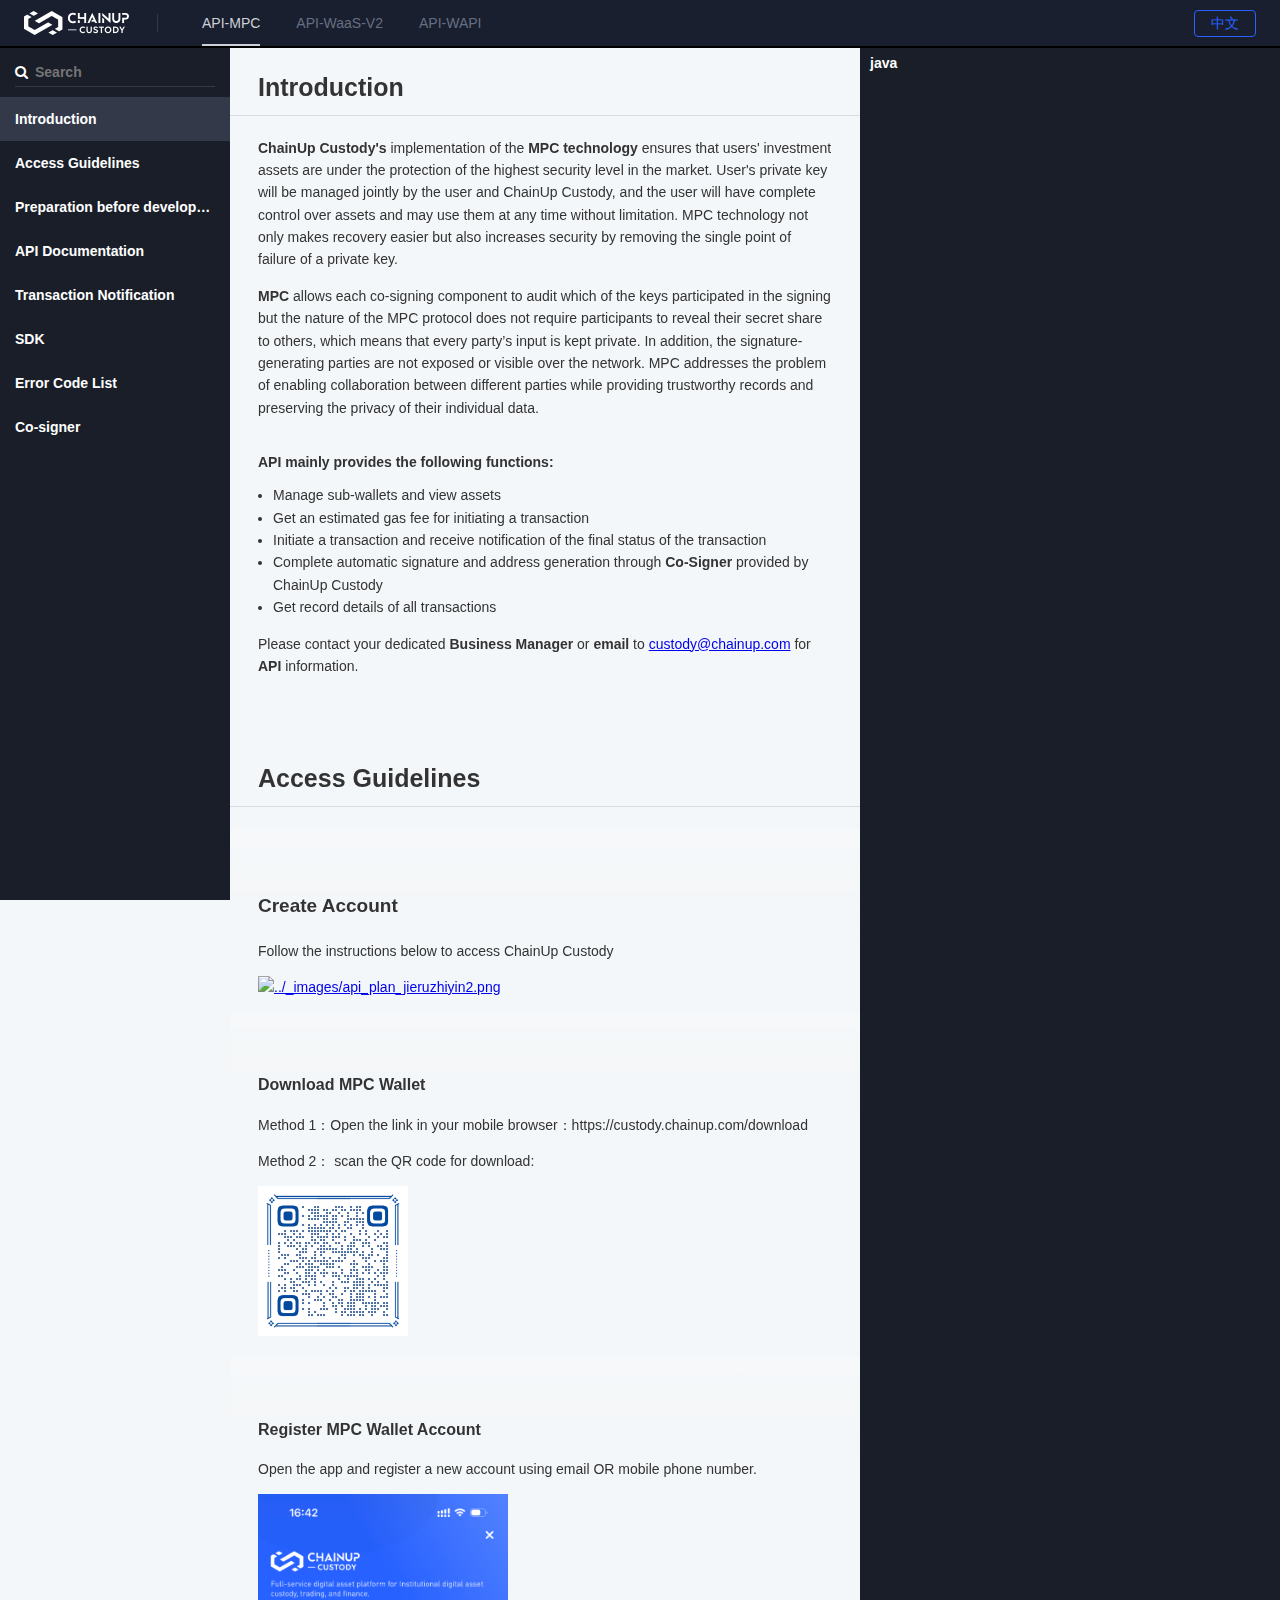
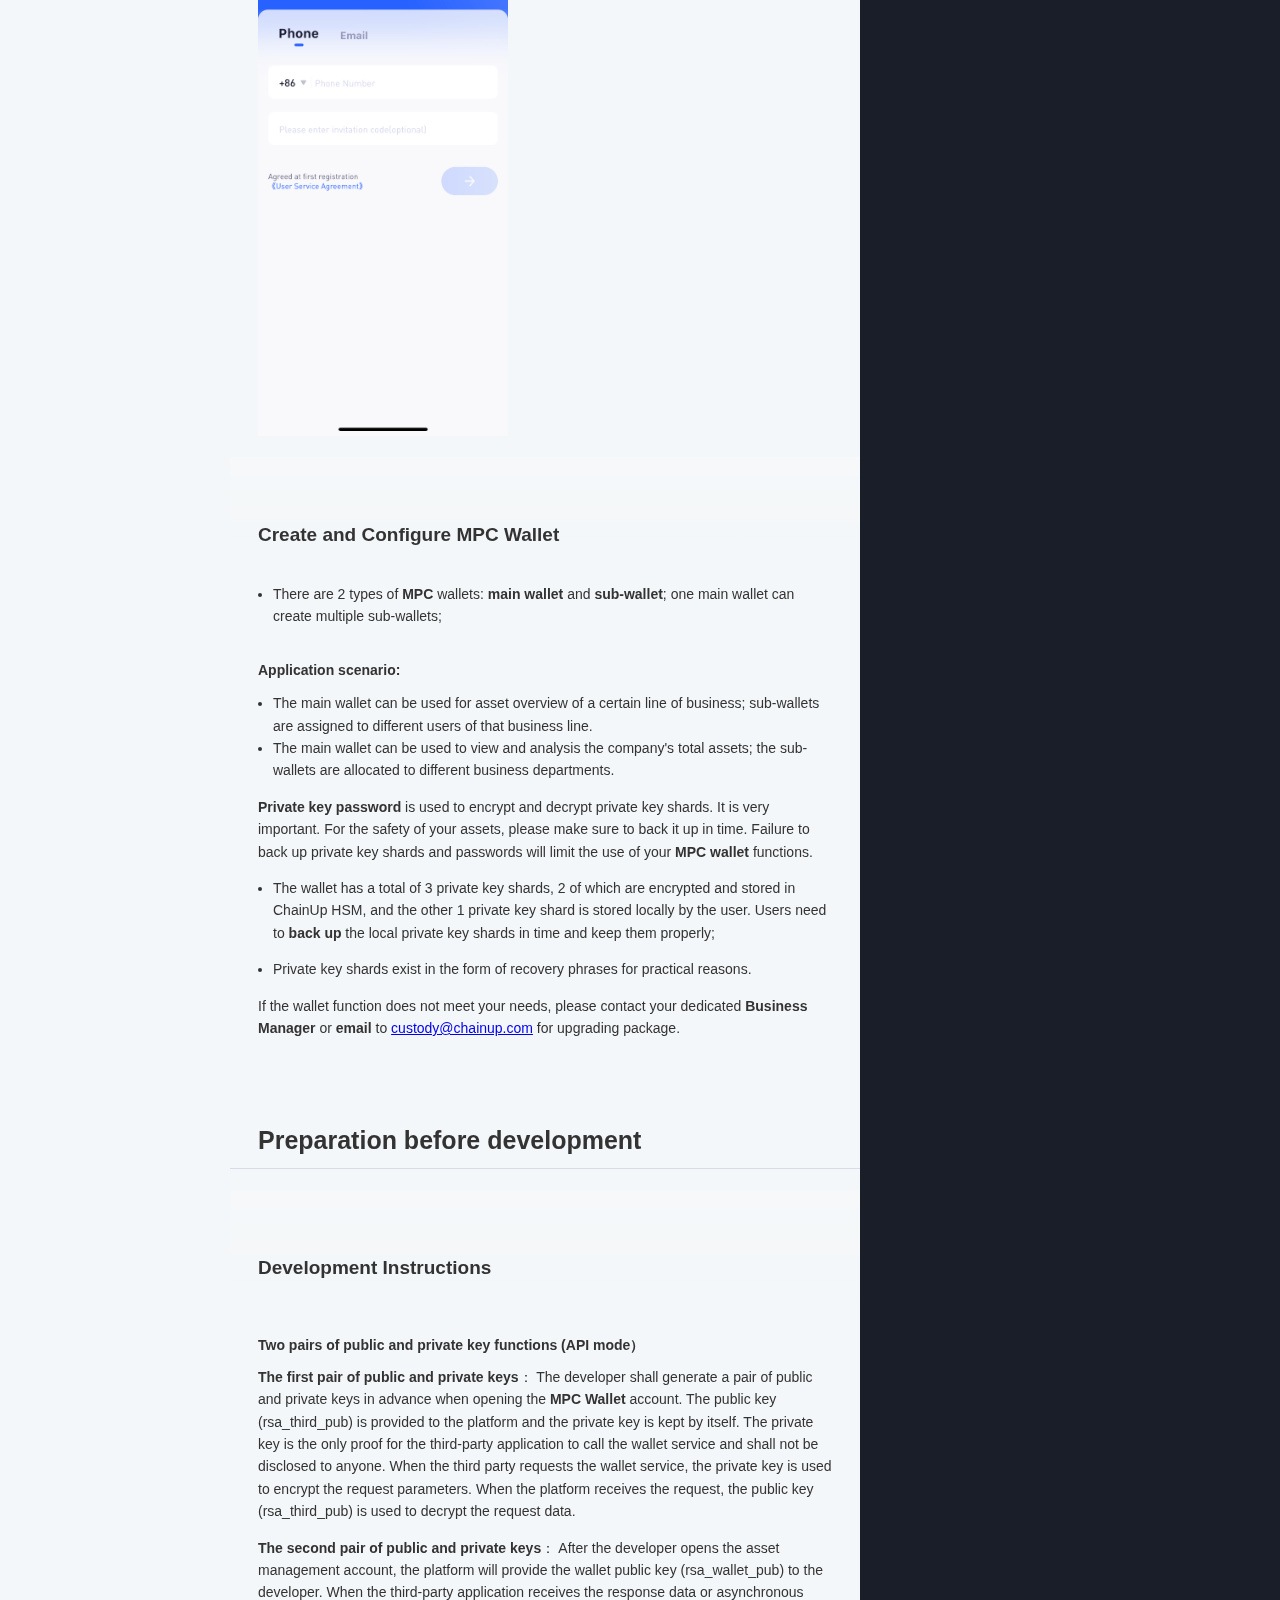
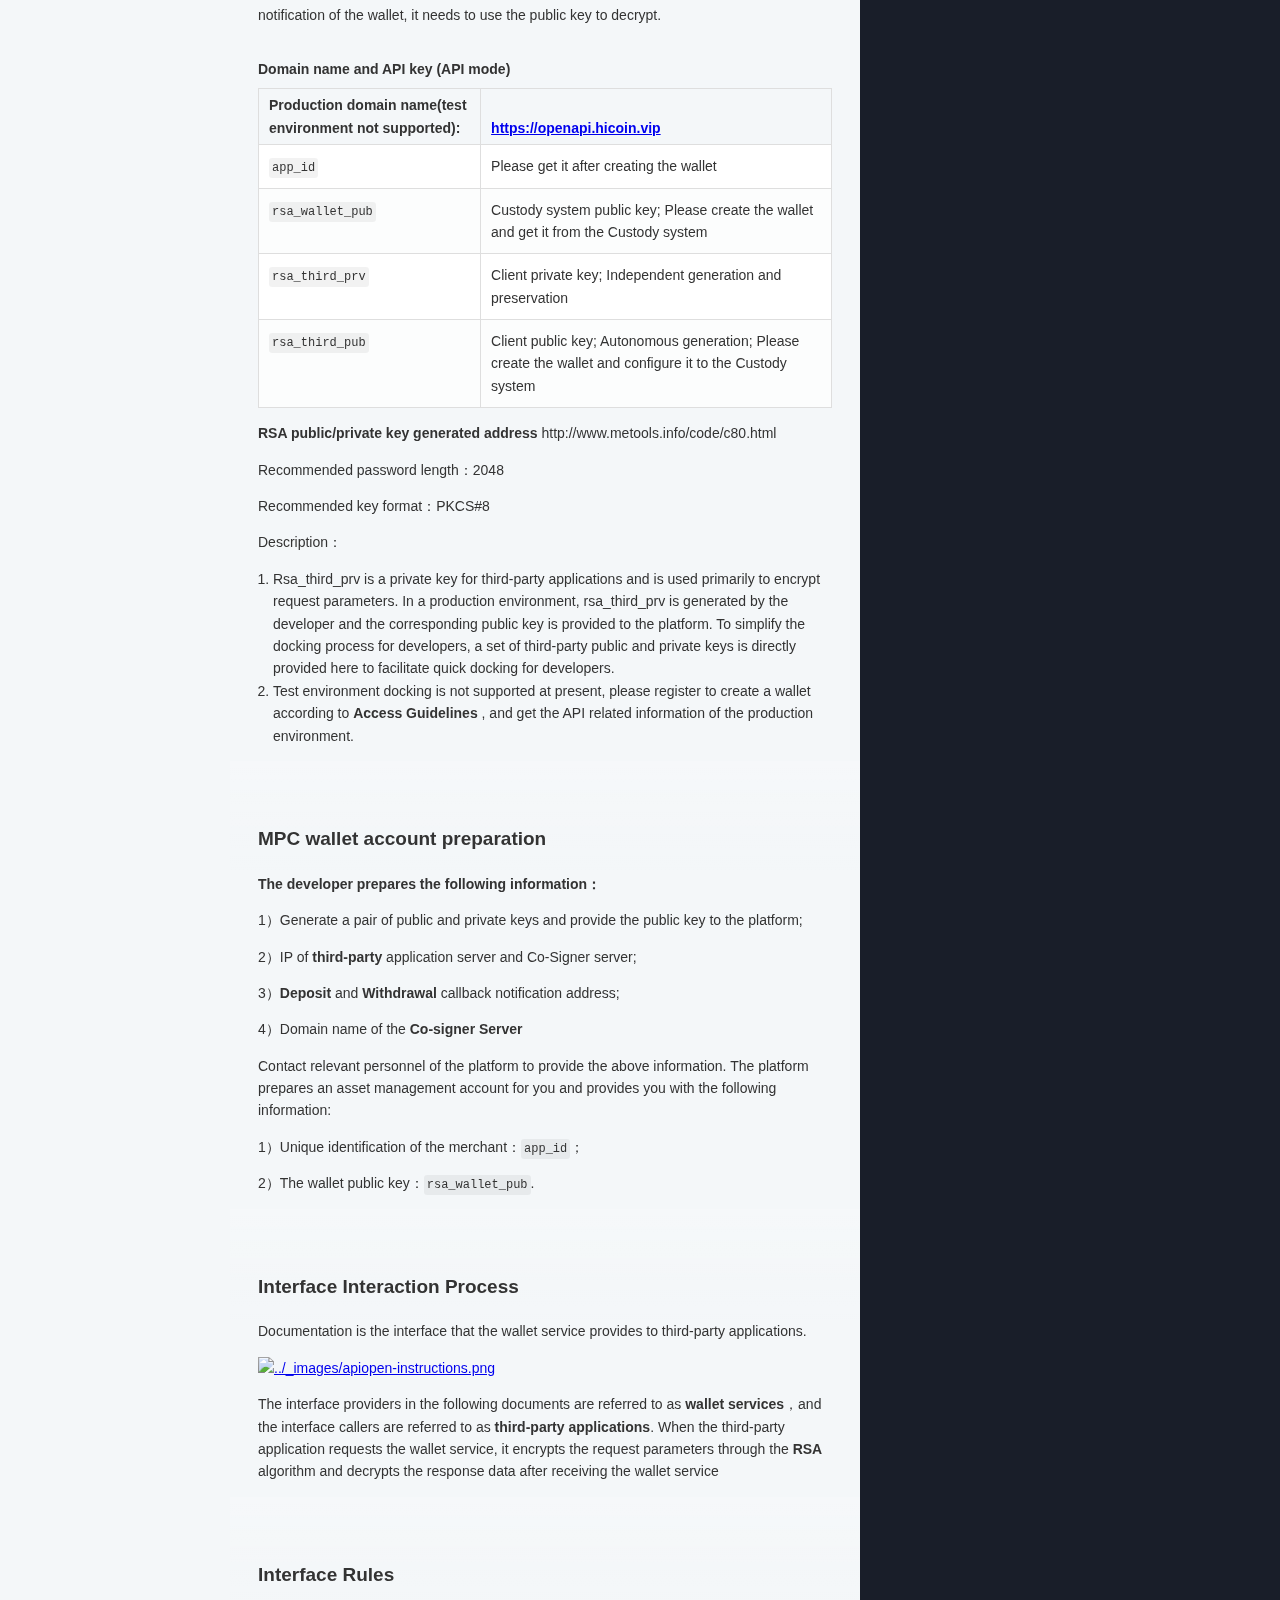
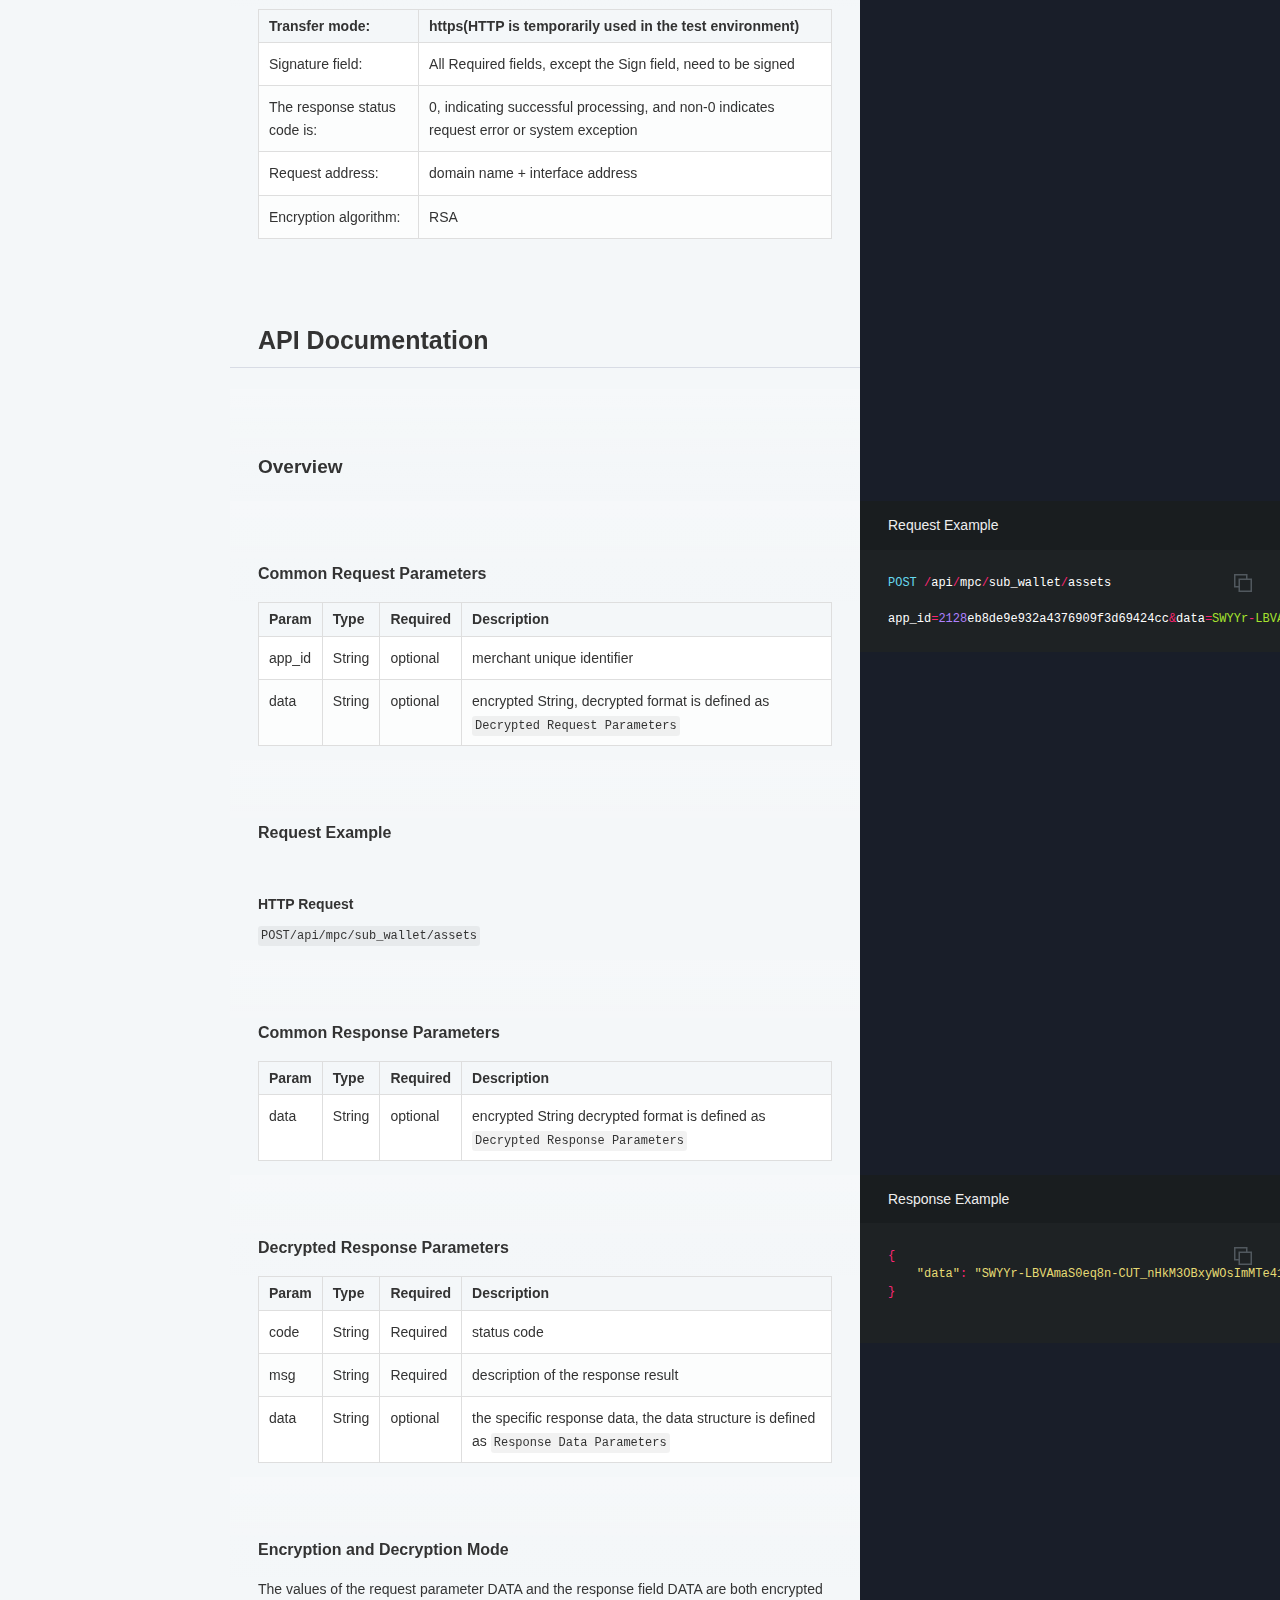
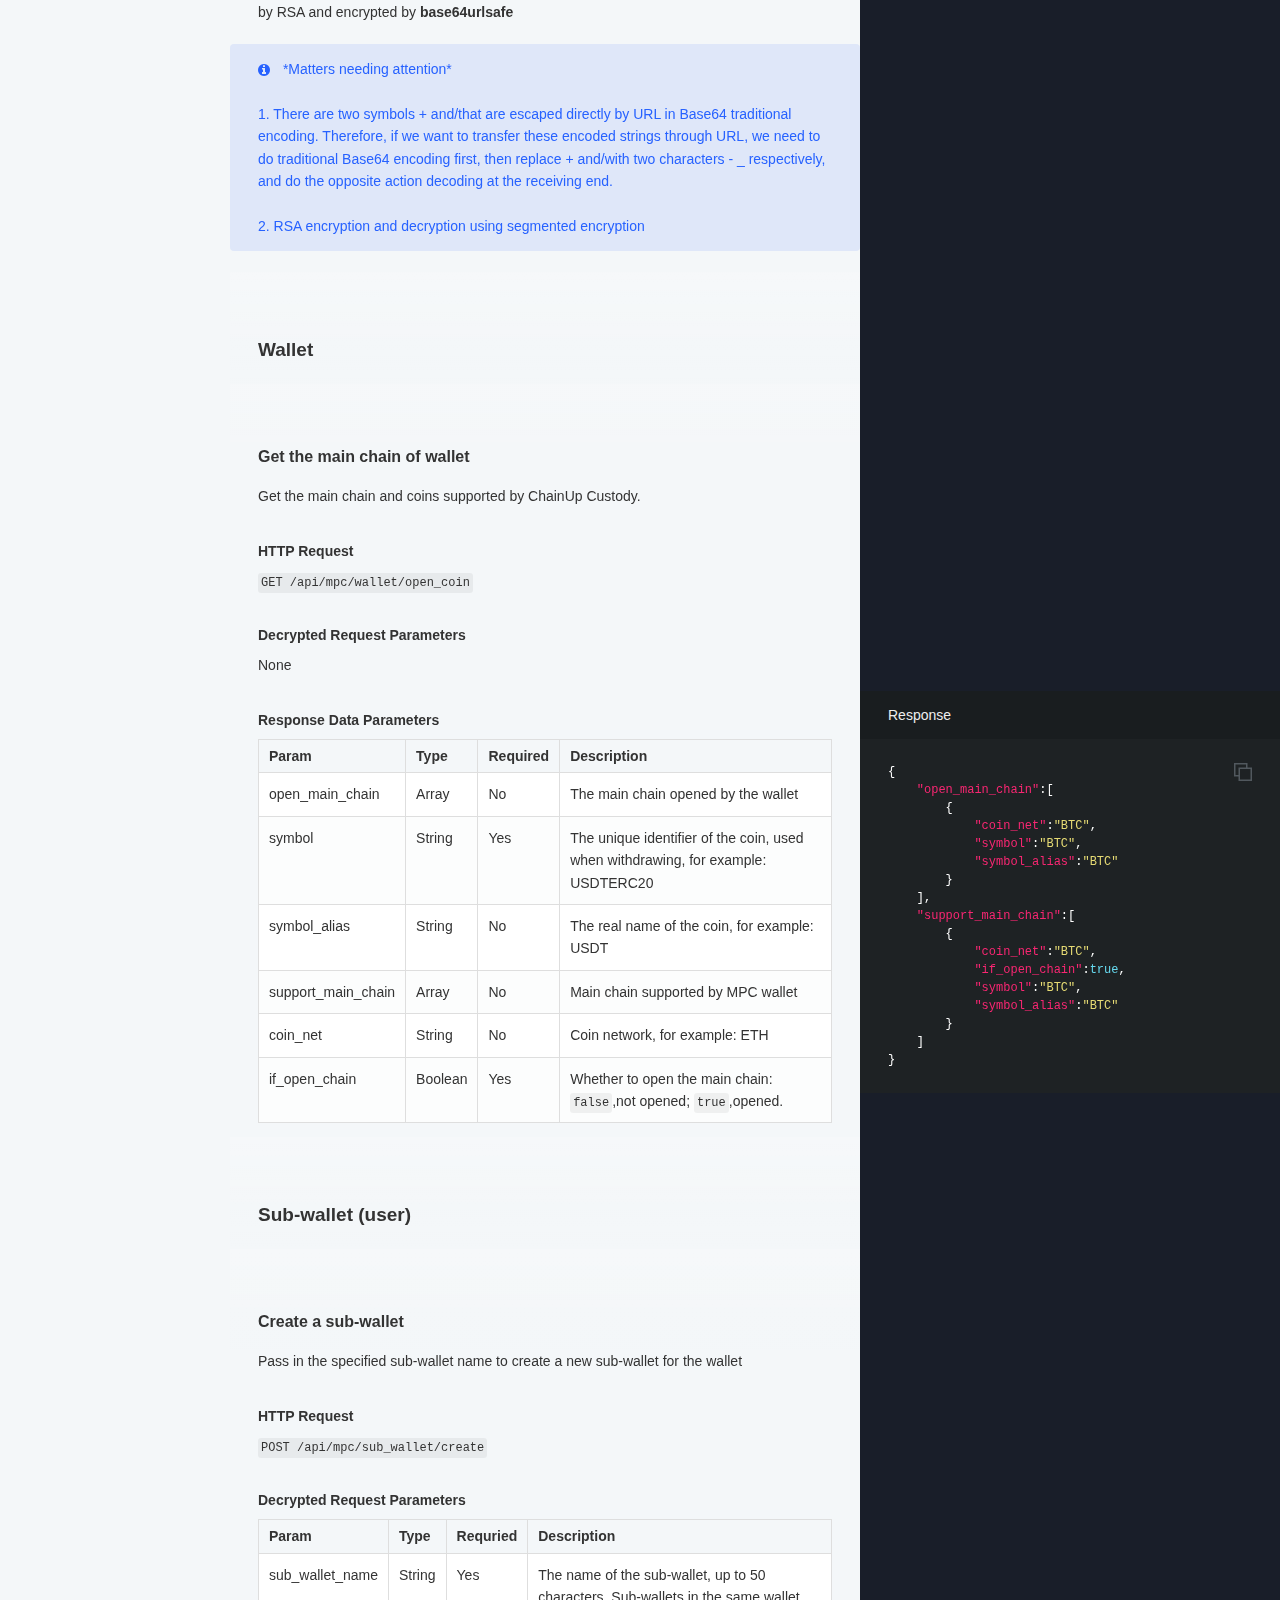
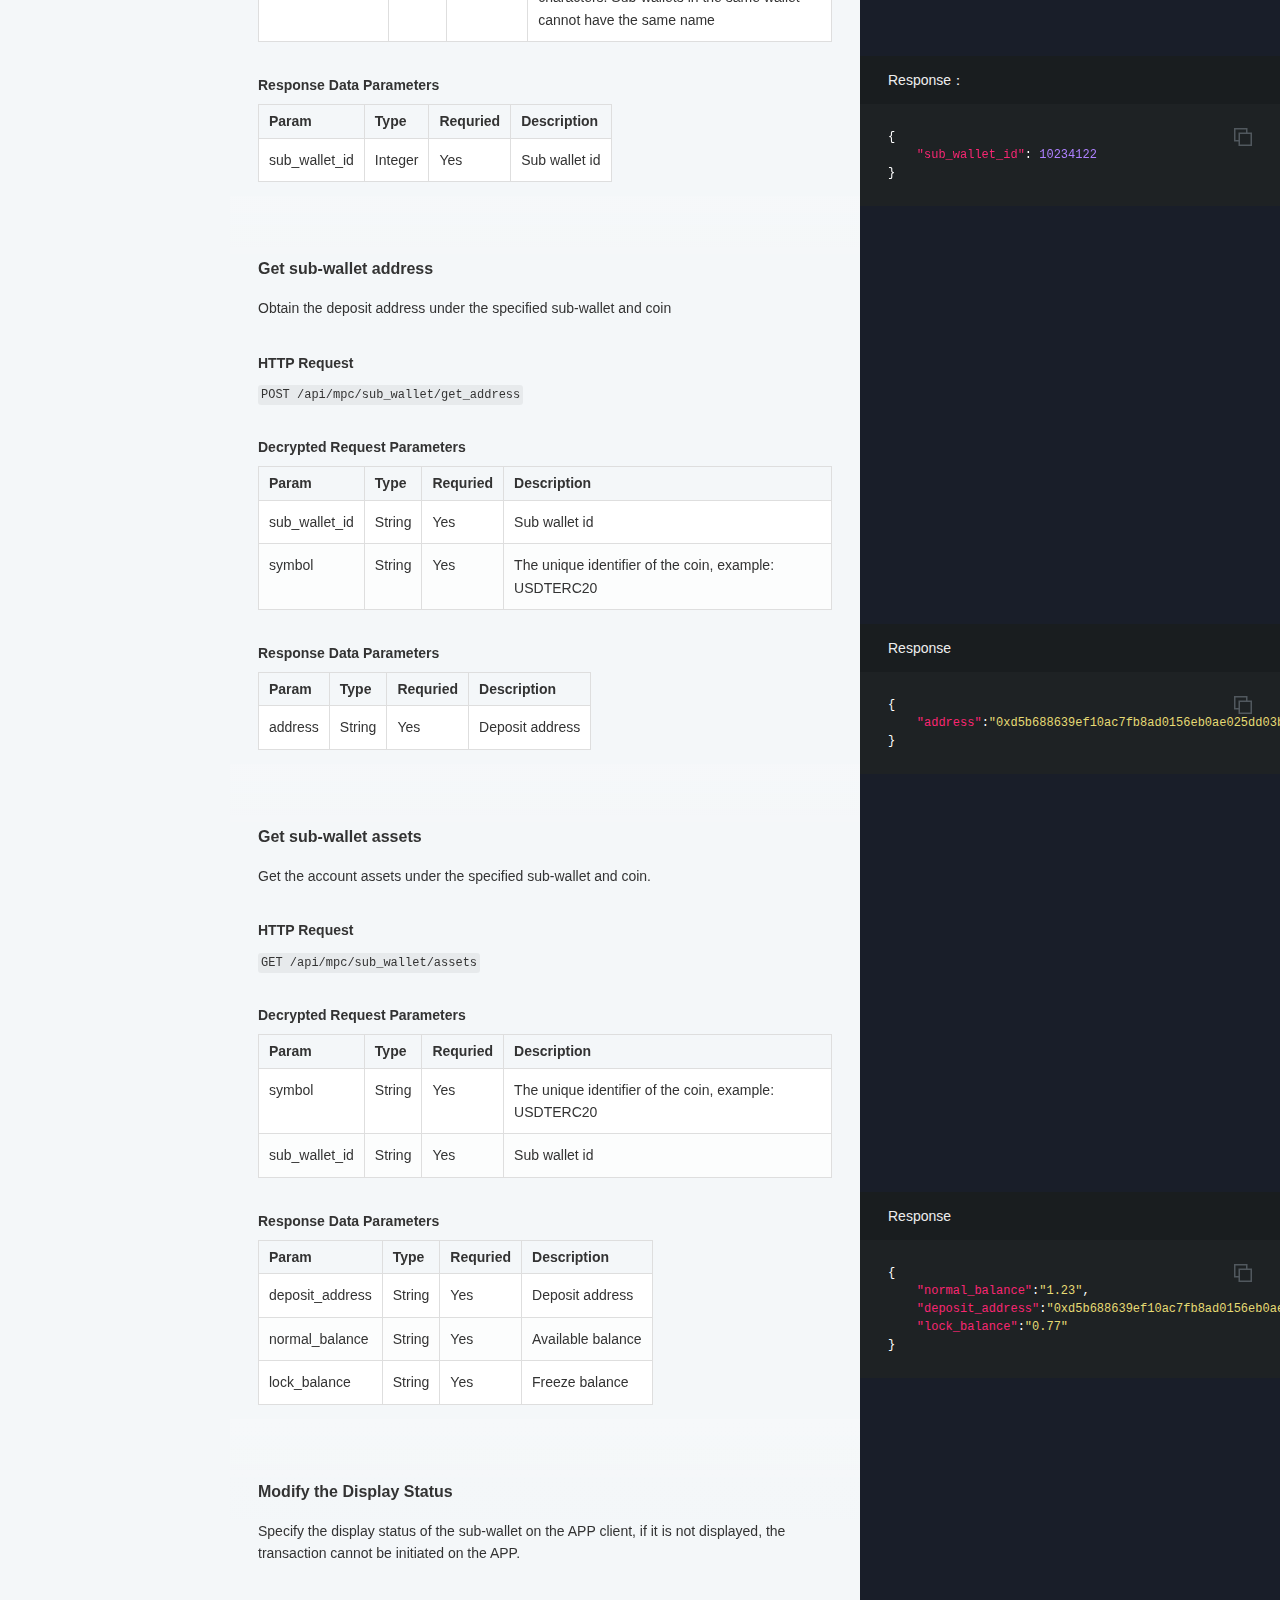
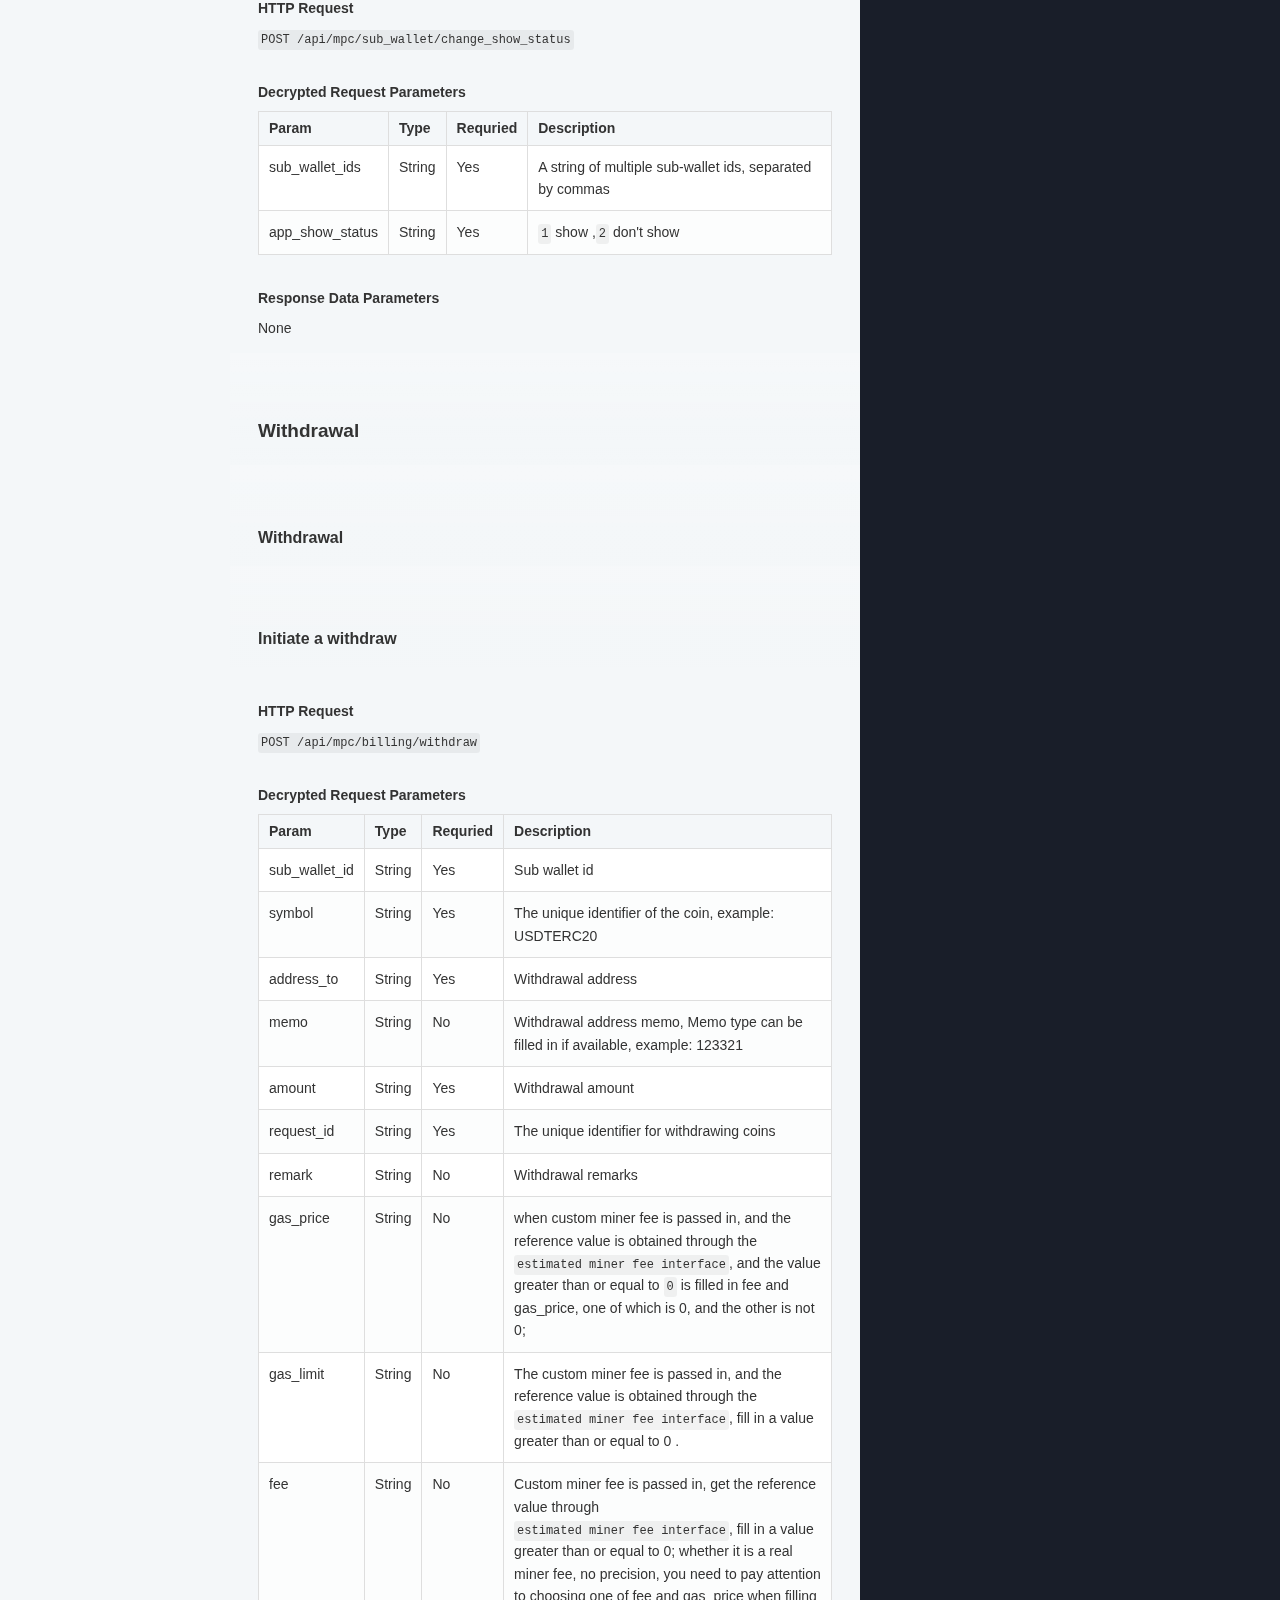
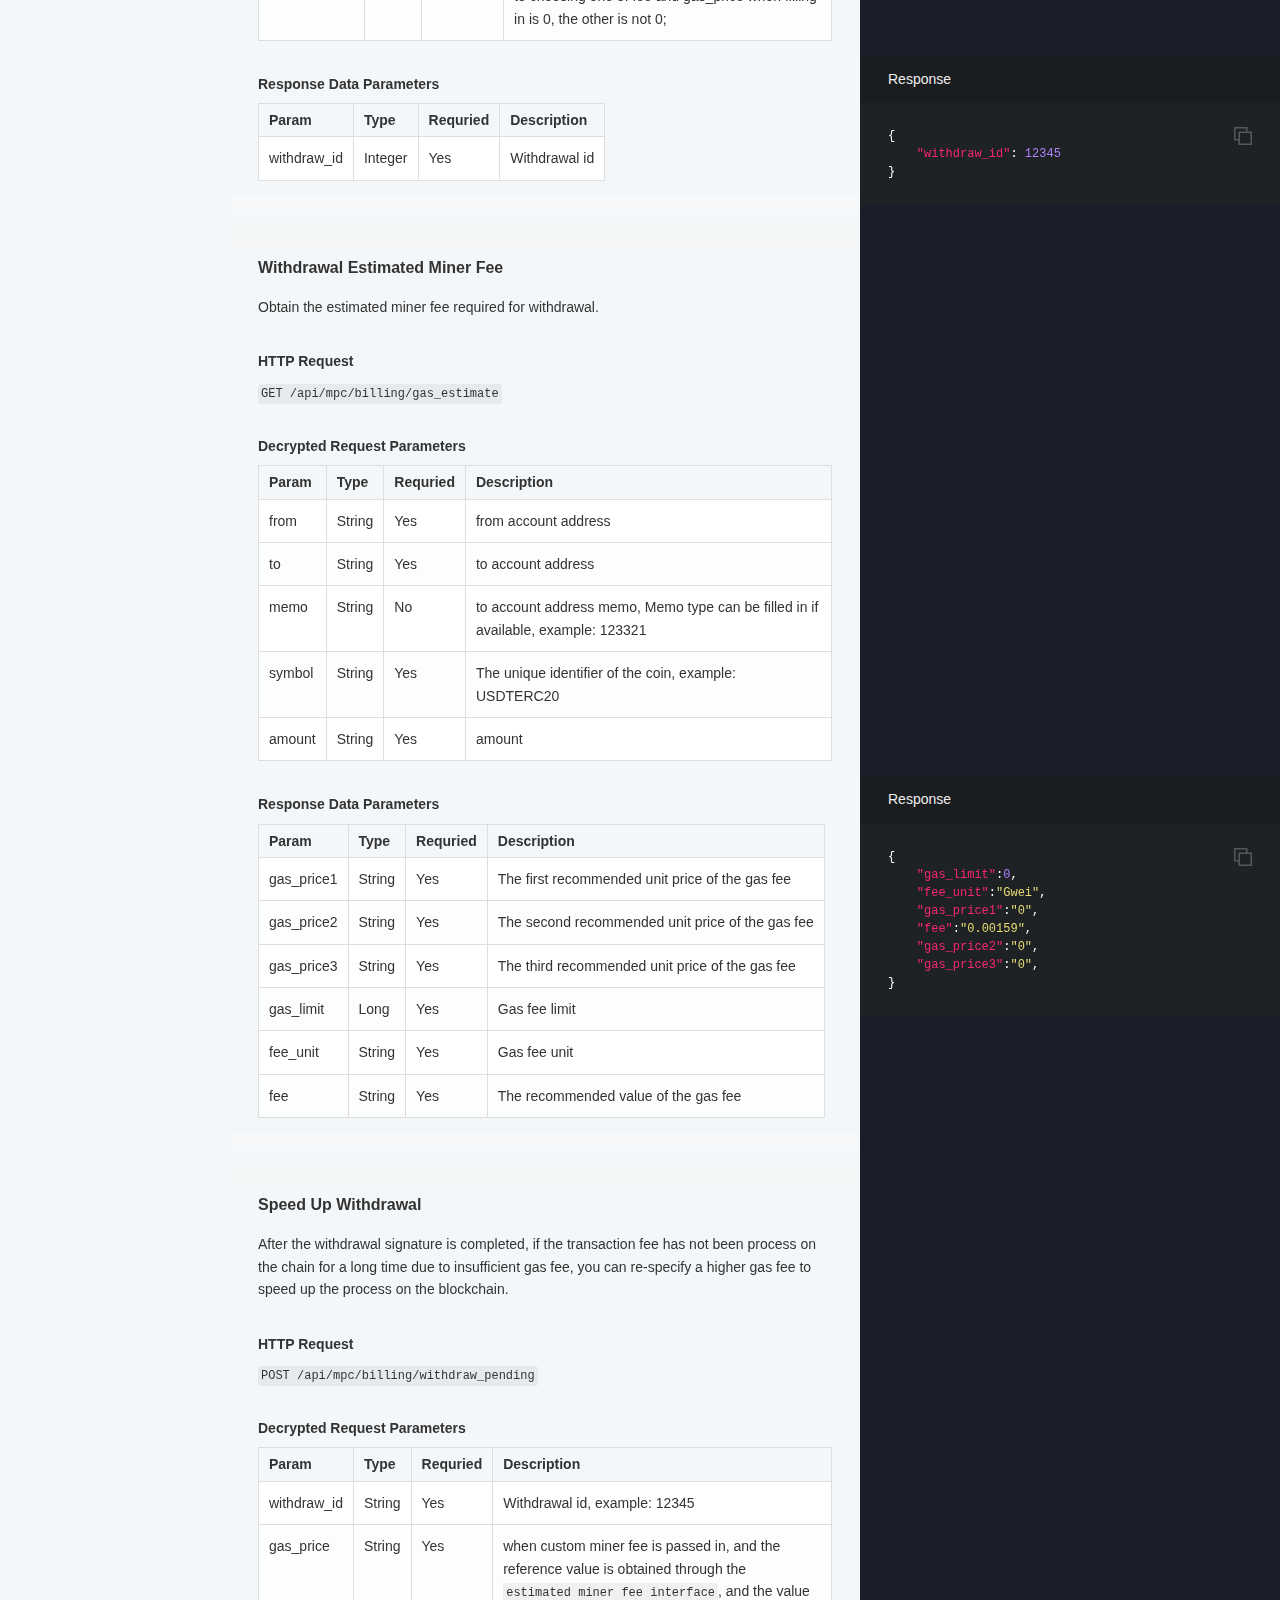
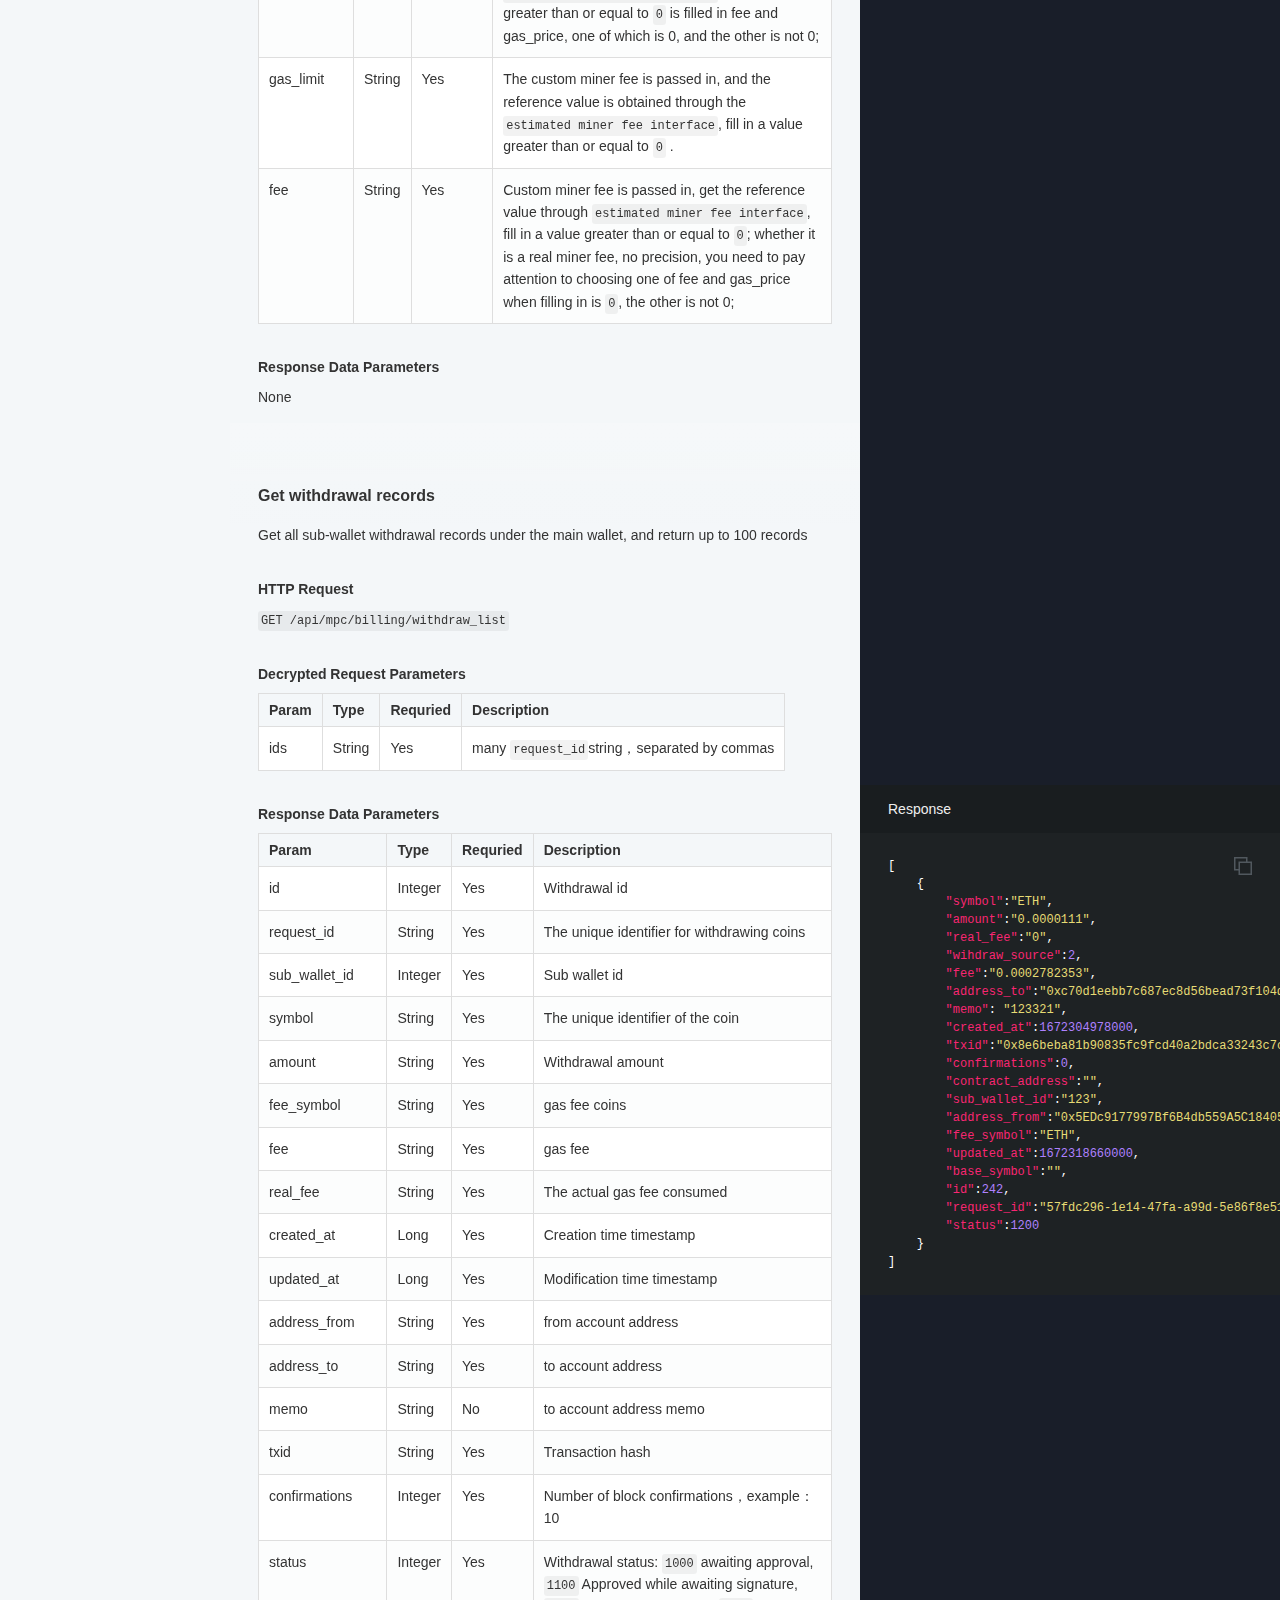
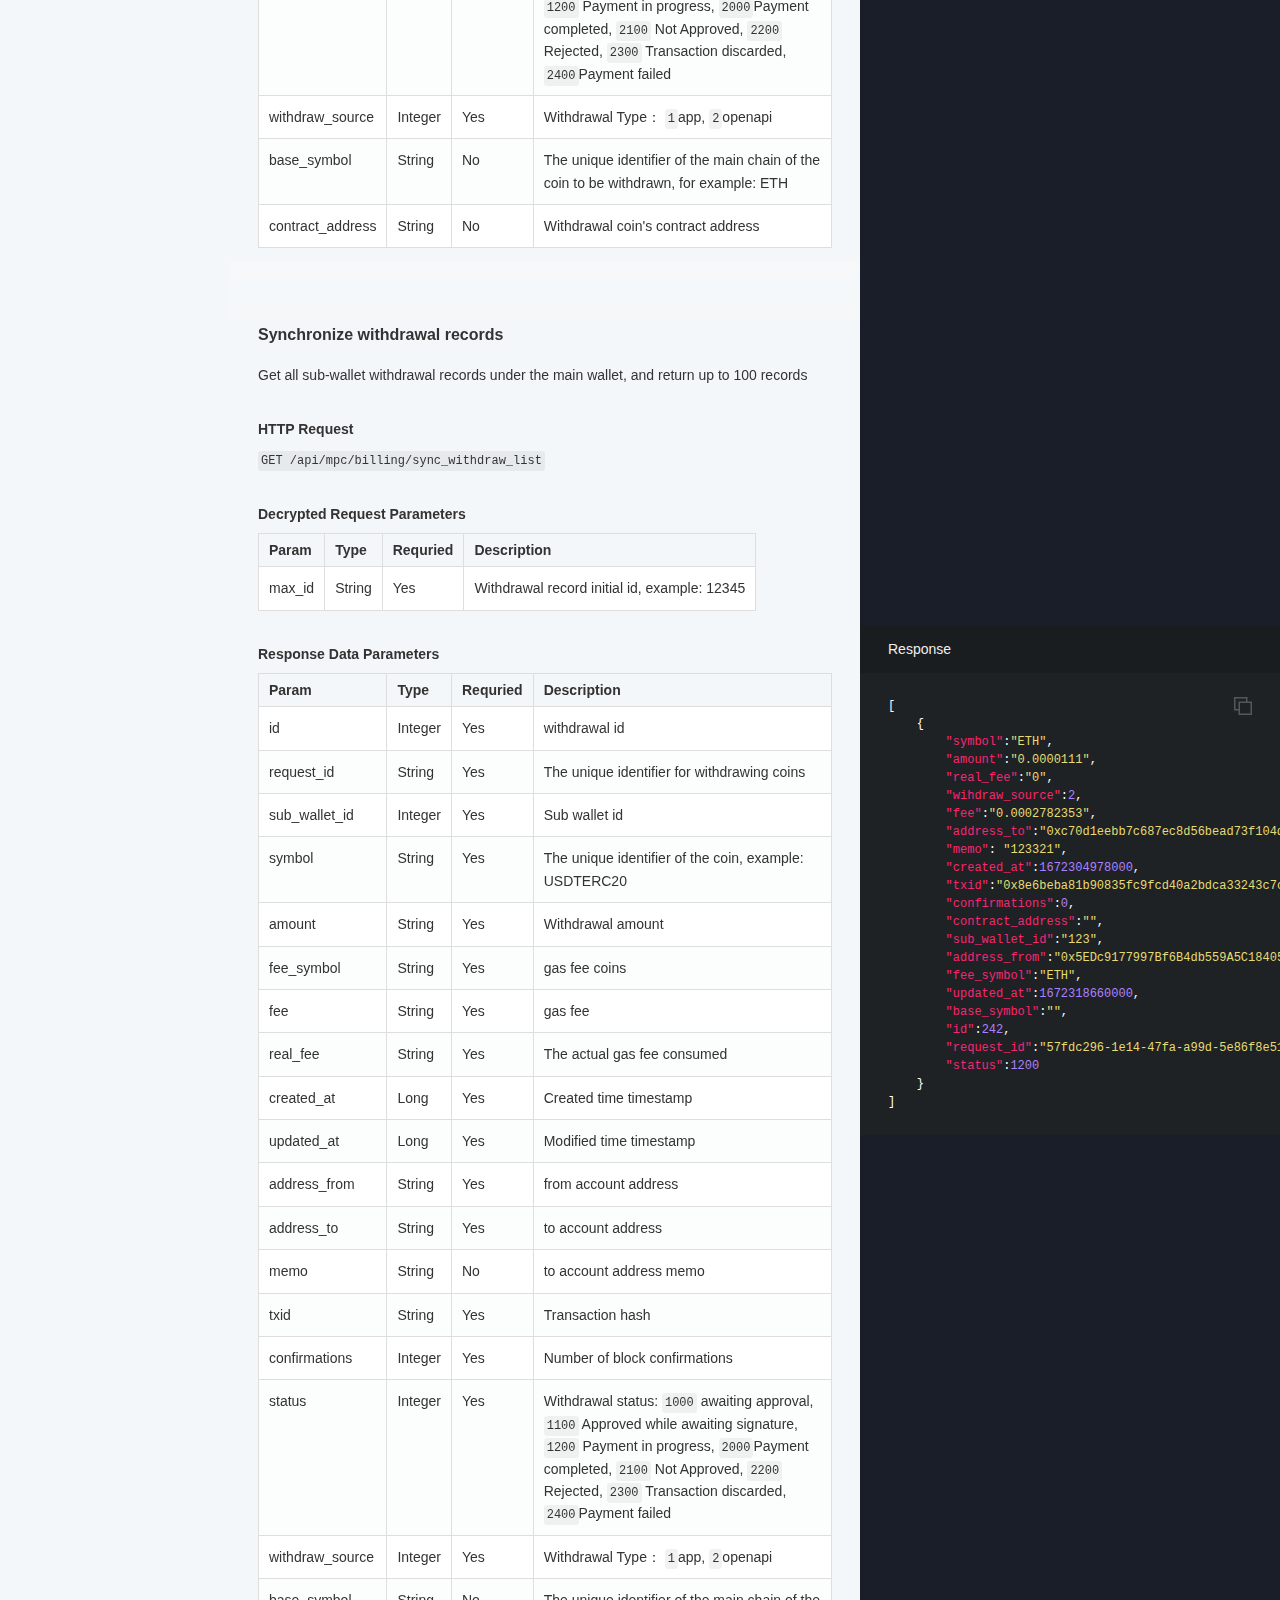
==== commit 9706f816: "deploy: acce40273ec4f0f93bb172aa792253685f7afa20" ====
--- a/API-MPC/en/index.html
+++ b/API-MPC/en/index.html
@@ -674,7 +674,9 @@
 <blockquote>
 <p>Response Example</p>
 </blockquote>
-<div class="highlight"><pre class="highlight java tab-java"><code><span class="o">{</span><span class="s">"data"</span><span class="o">:</span> <span class="s">"[base64]"</span><span class="o">}</span>
+<div class="highlight"><pre class="highlight java tab-java"><code><span class="o">{</span>
+    <span class="s">"data"</span><span class="o">:</span> <span class="s">"[base64]"</span>
+<span class="o">}</span>
 
 </code></pre></div><h3 id='decrypted-response-parameters'>Decrypted Response Parameters</h3>
 <table><thead>
@@ -2244,7 +2246,25 @@
 <p><code>POST /{url}</code></p>
 
 <p><code>Content-Type application/json;charset=UTF-8</code></p>
-<h4 id='callback-request-parameters'>Callback Request Parameters</h4>
+
+<blockquote>
+<p>Request </p>
+</blockquote>
+<div class="highlight"><pre class="highlight json tab-json"><code><span class="w">
+</span><span class="err">POST</span><span class="w"> </span><span class="err">/callback/example</span><span class="w">
+
+</span><span class="p">{</span><span class="w">
+    </span><span class="nl">"type"</span><span class="p">:</span><span class="s2">"sign_start"</span><span class="p">,</span><span class="w">
+    </span><span class="nl">"withdraw_id"</span><span class="p">:</span><span class="mi">321456</span><span class="p">,</span><span class="w">
+    </span><span class="nl">"request_id"</span><span class="p">:</span><span class="s2">"c70d1eebb7c687ec8d56bead73f104"</span><span class="p">,</span><span class="w">
+    </span><span class="nl">"pending_round"</span><span class="p">:</span><span class="kc">false</span><span class="p">,</span><span class="w">
+    </span><span class="nl">"from"</span><span class="p">:</span><span class="s2">"0xc70d1eebb7c687ec8d56bead73f104d41e6e0bda"</span><span class="p">,</span><span class="w">
+    </span><span class="nl">"to"</span><span class="p">:</span><span class="s2">"0x5EDc9177997Bf6B4db559A5C184051858B3B3704"</span><span class="p">,</span><span class="w">
+    </span><span class="nl">"memo"</span><span class="p">:</span><span class="w"> </span><span class="s2">"123321"</span><span class="p">,</span><span class="w">
+    </span><span class="nl">"amount"</span><span class="p">:</span><span class="mf">167230.4978</span><span class="p">,</span><span class="w">
+    </span><span class="nl">"symbol"</span><span class="p">:</span><span class="s2">"BTC"</span><span class="w">
+</span><span class="p">}</span><span class="w">
+</span></code></pre></div><h4 id='callback-request-parameters'>Callback Request Parameters</h4>
 <table><thead>
 <tr>
 <th style="text-align: left">Param</th>
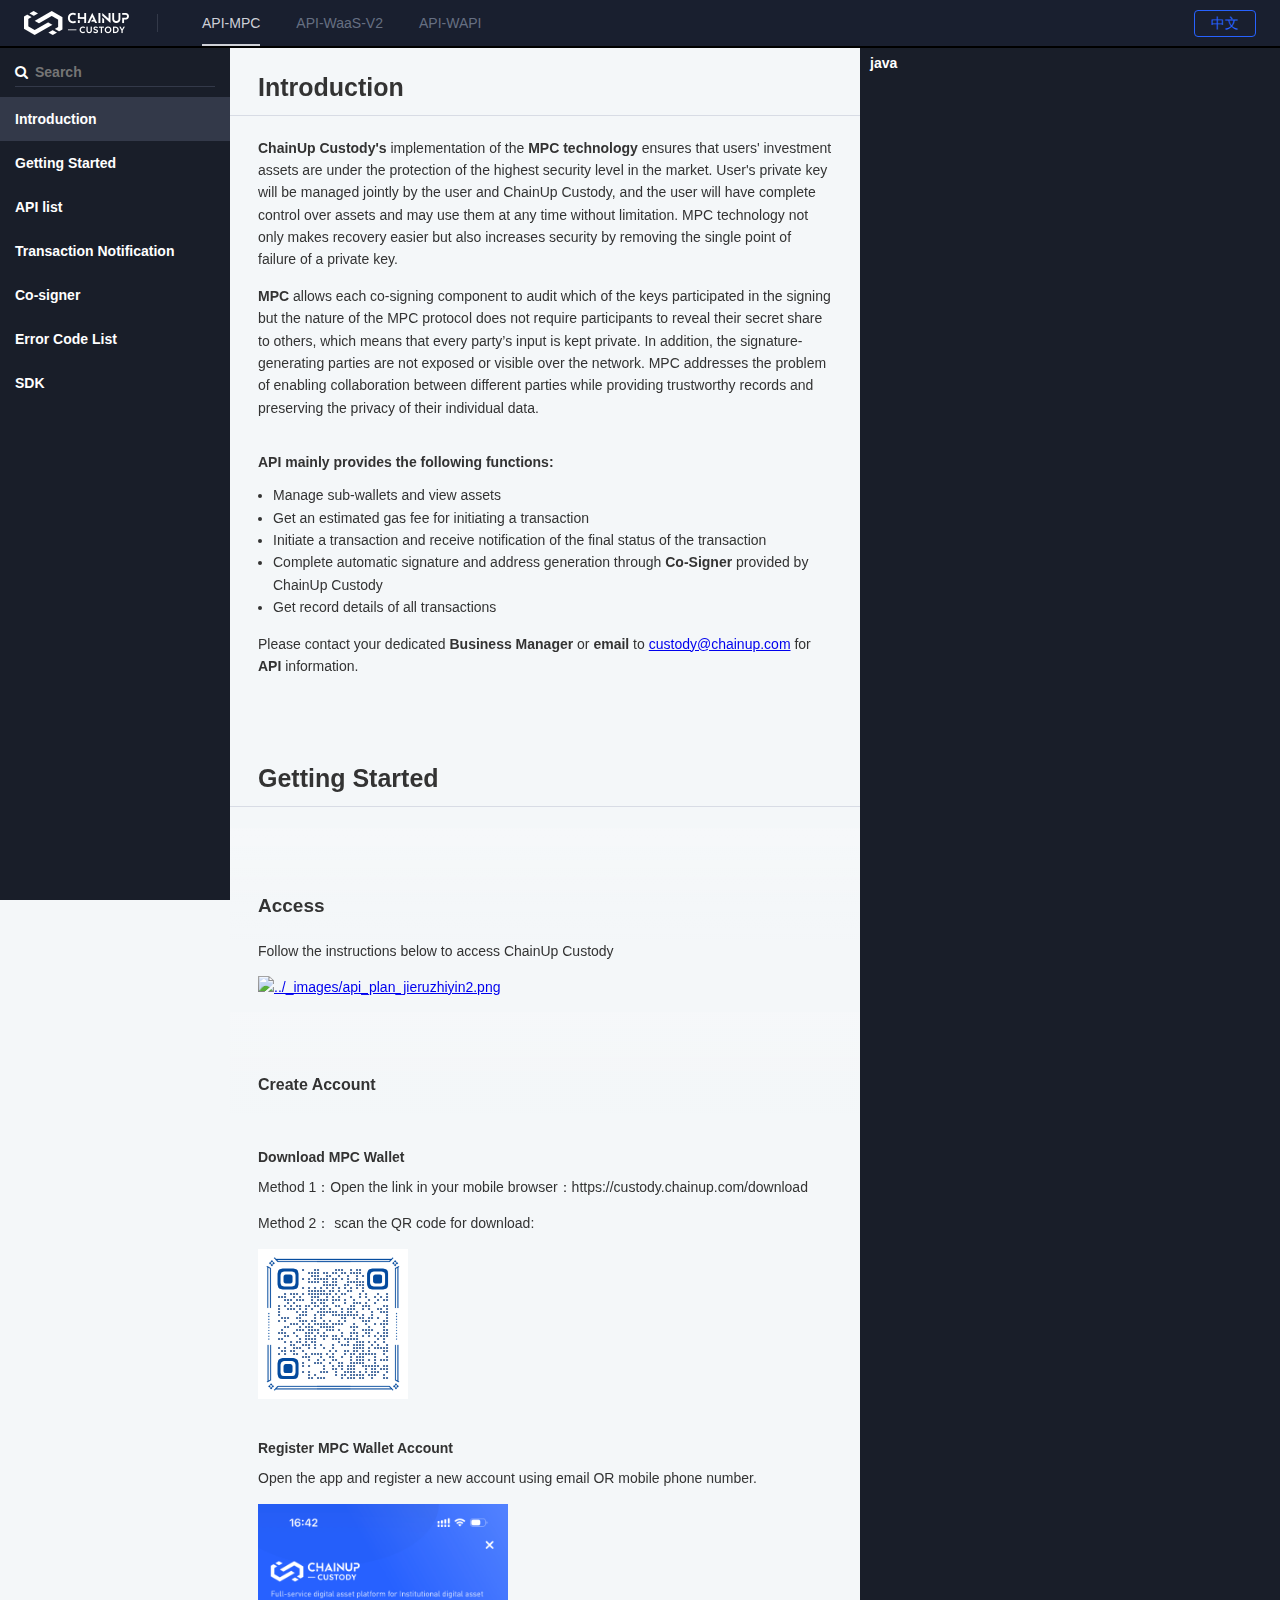
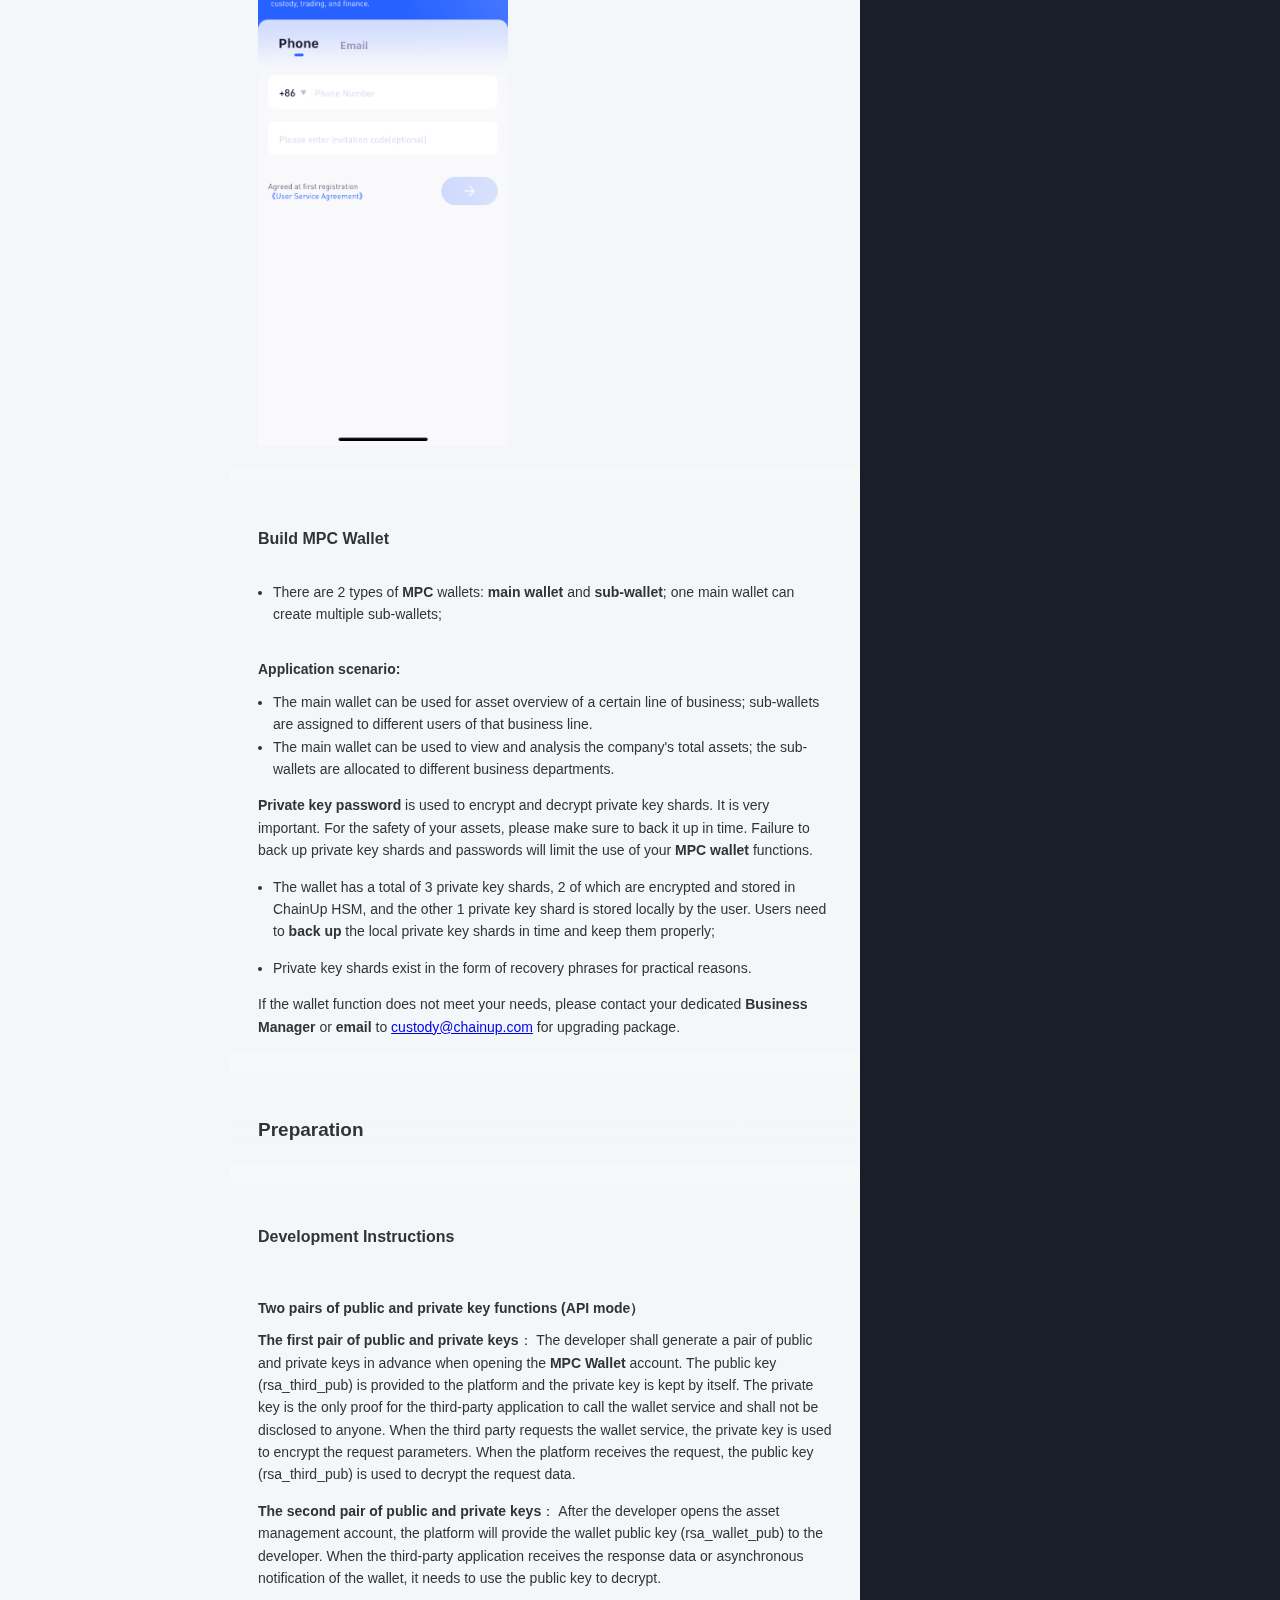
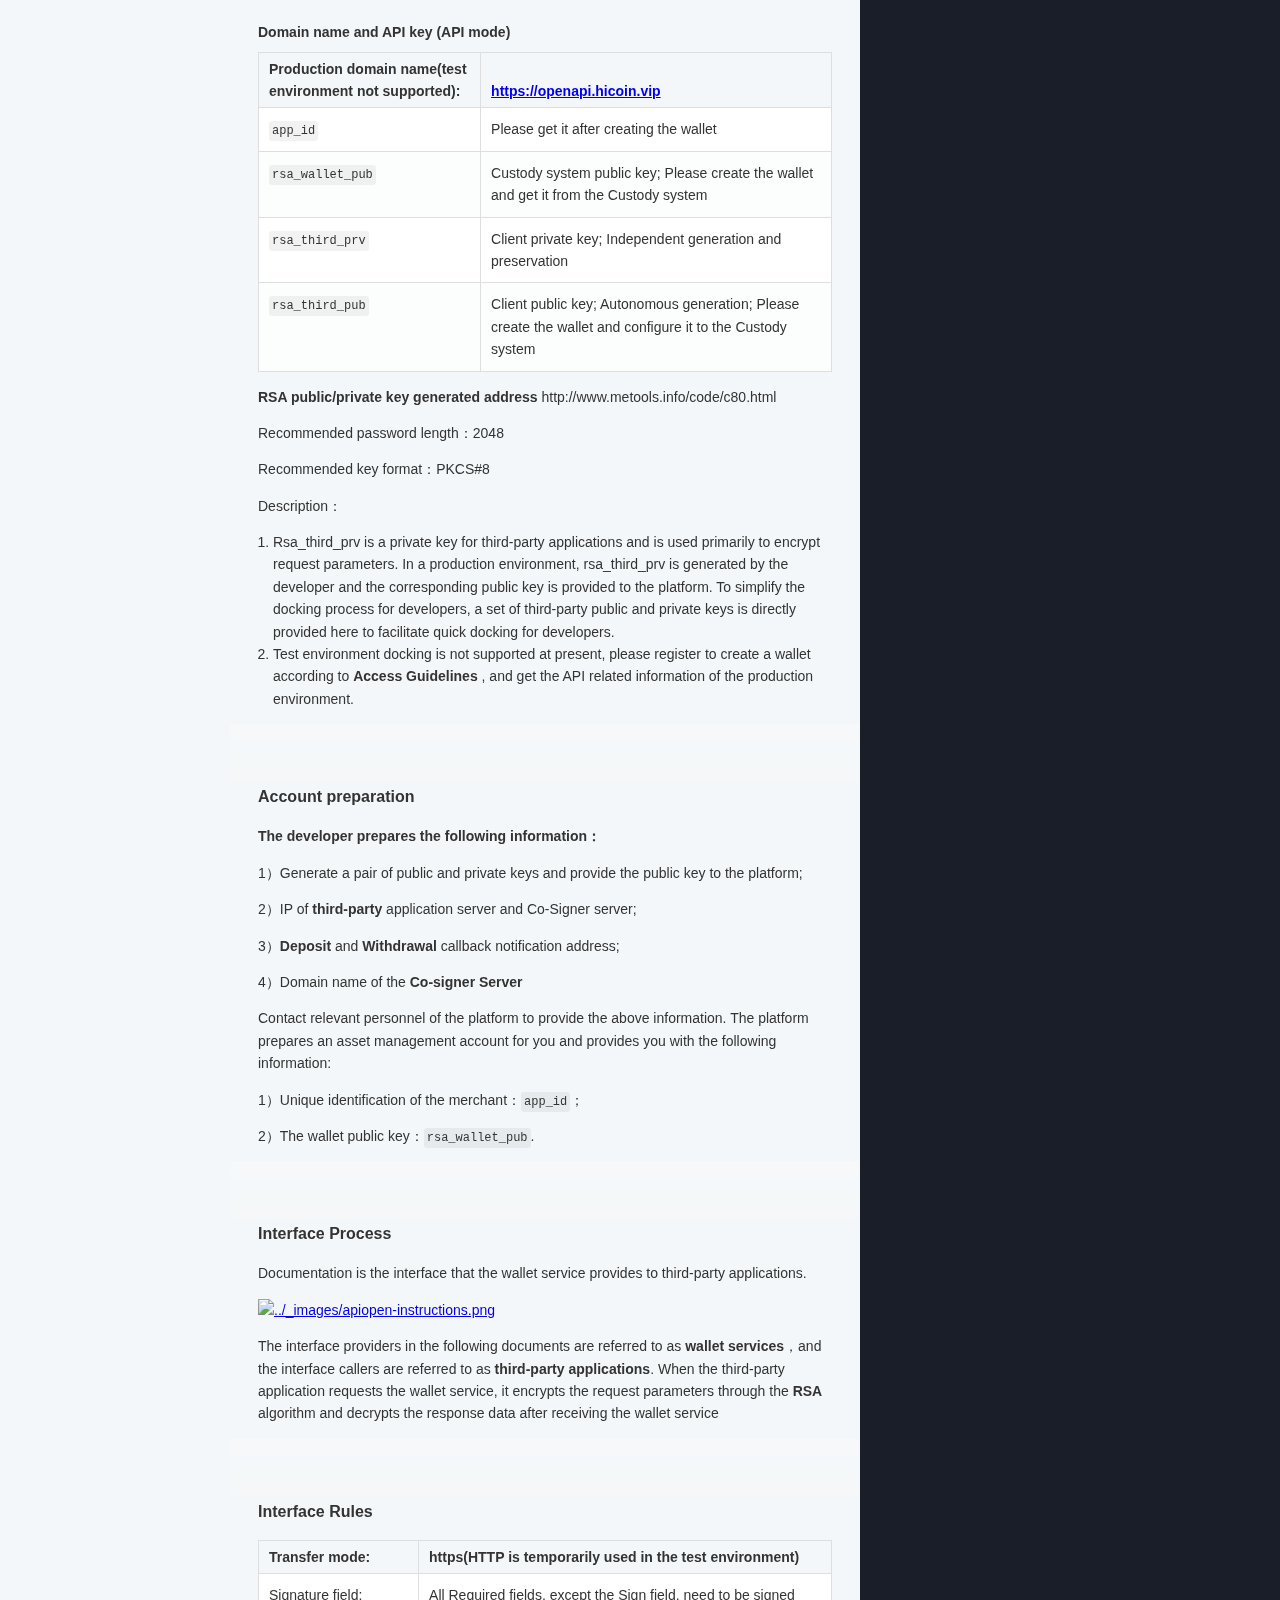
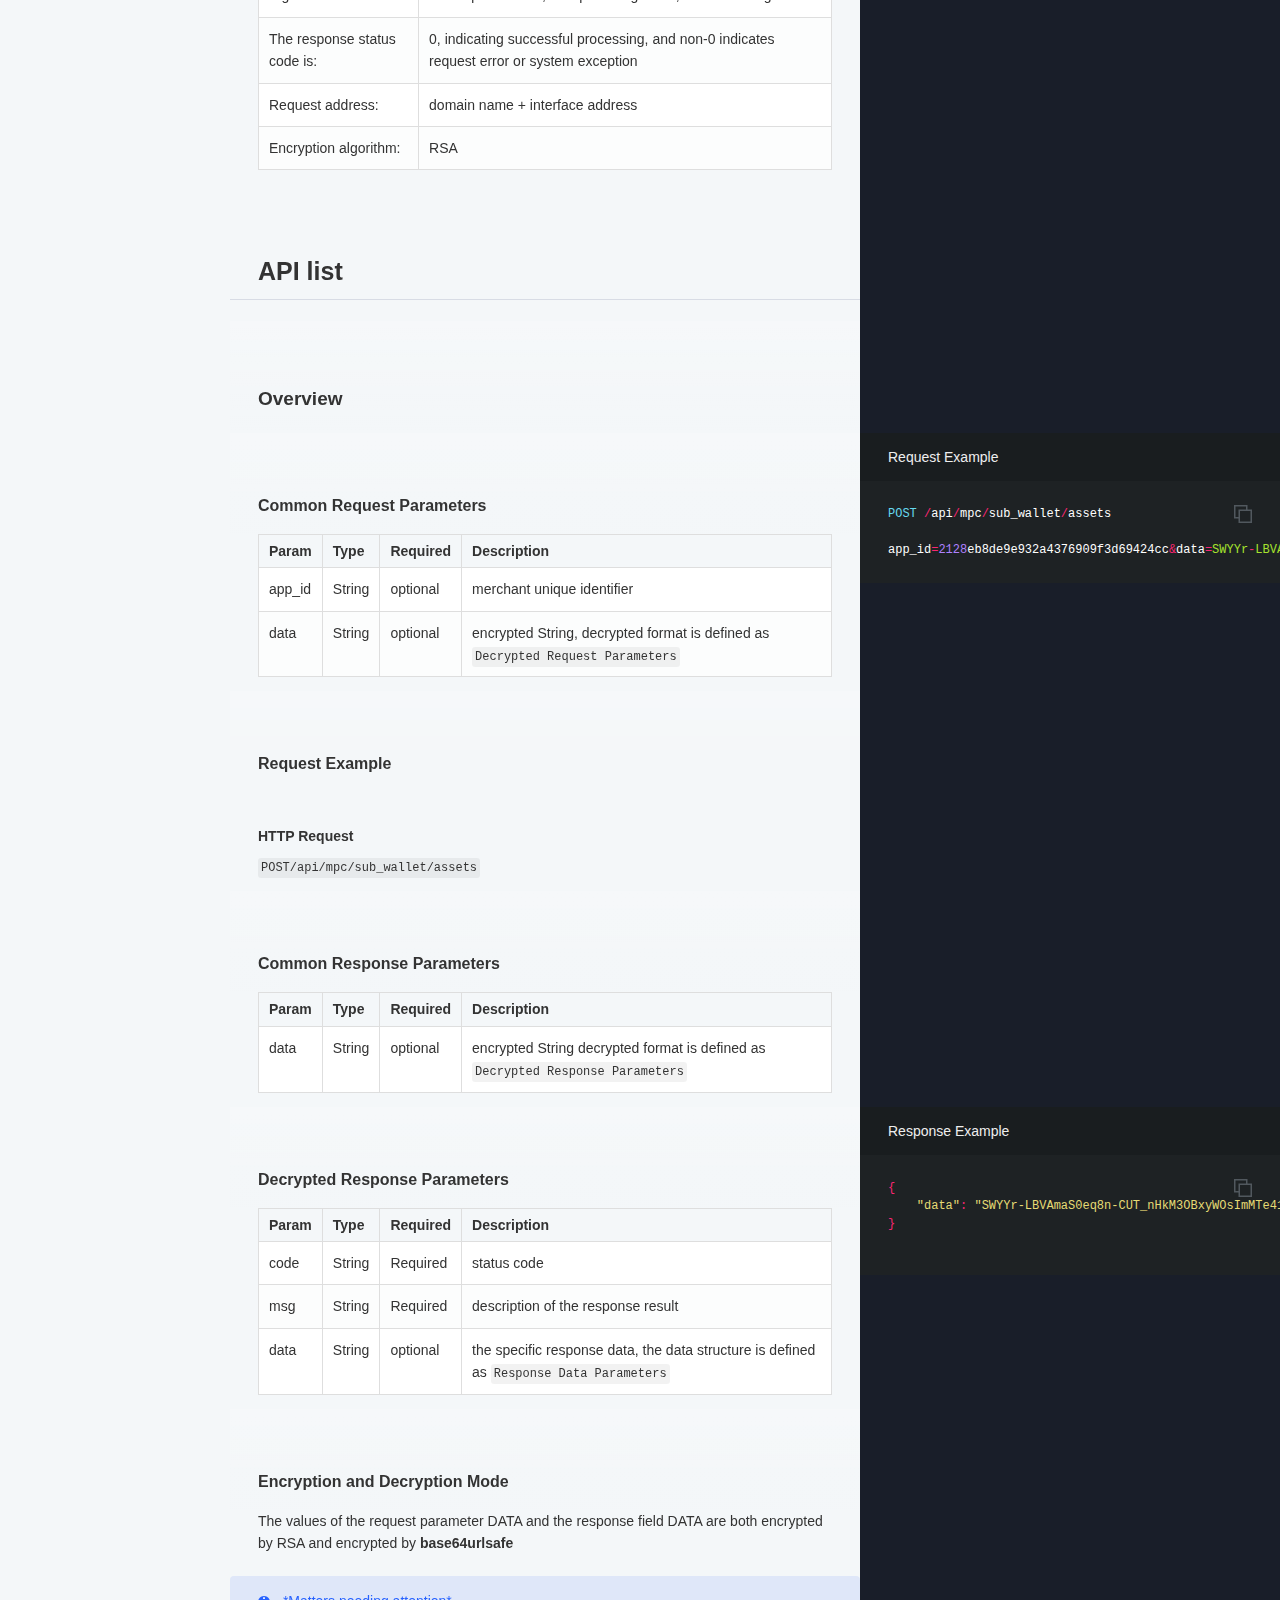
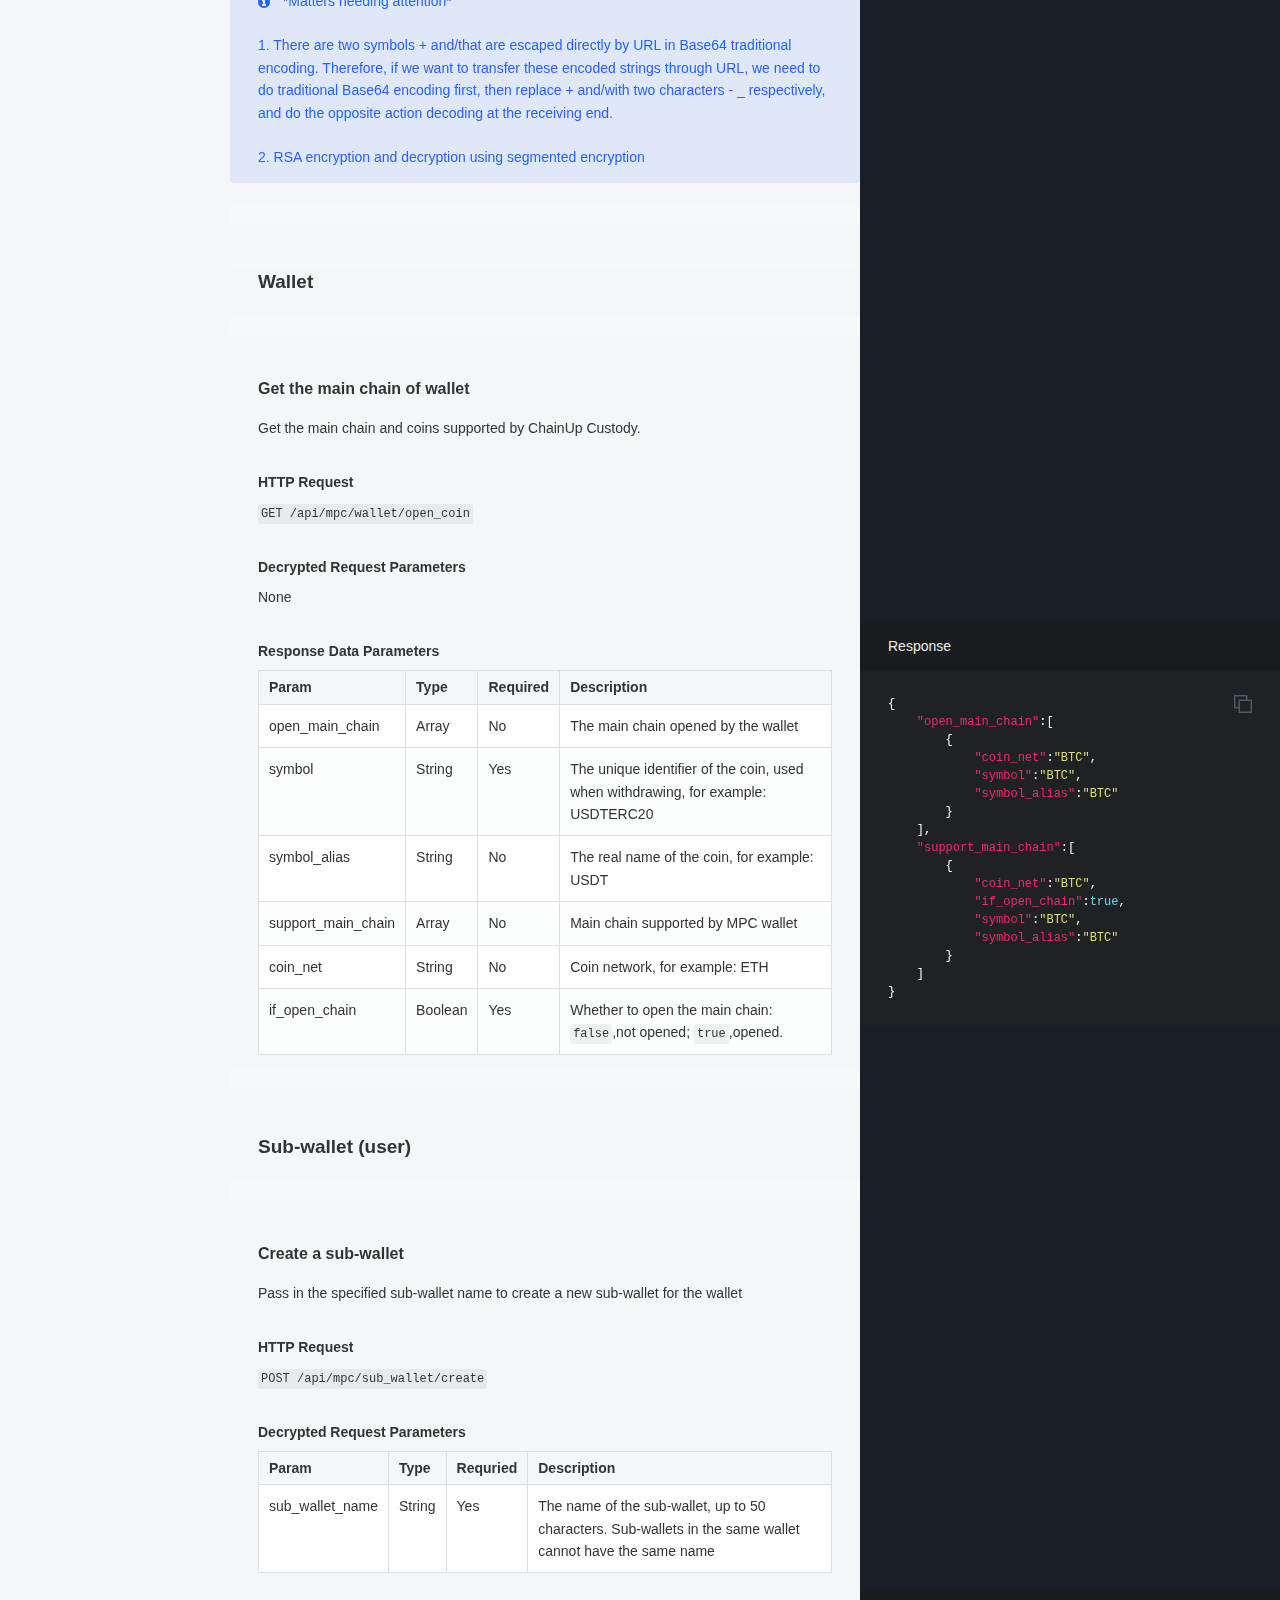
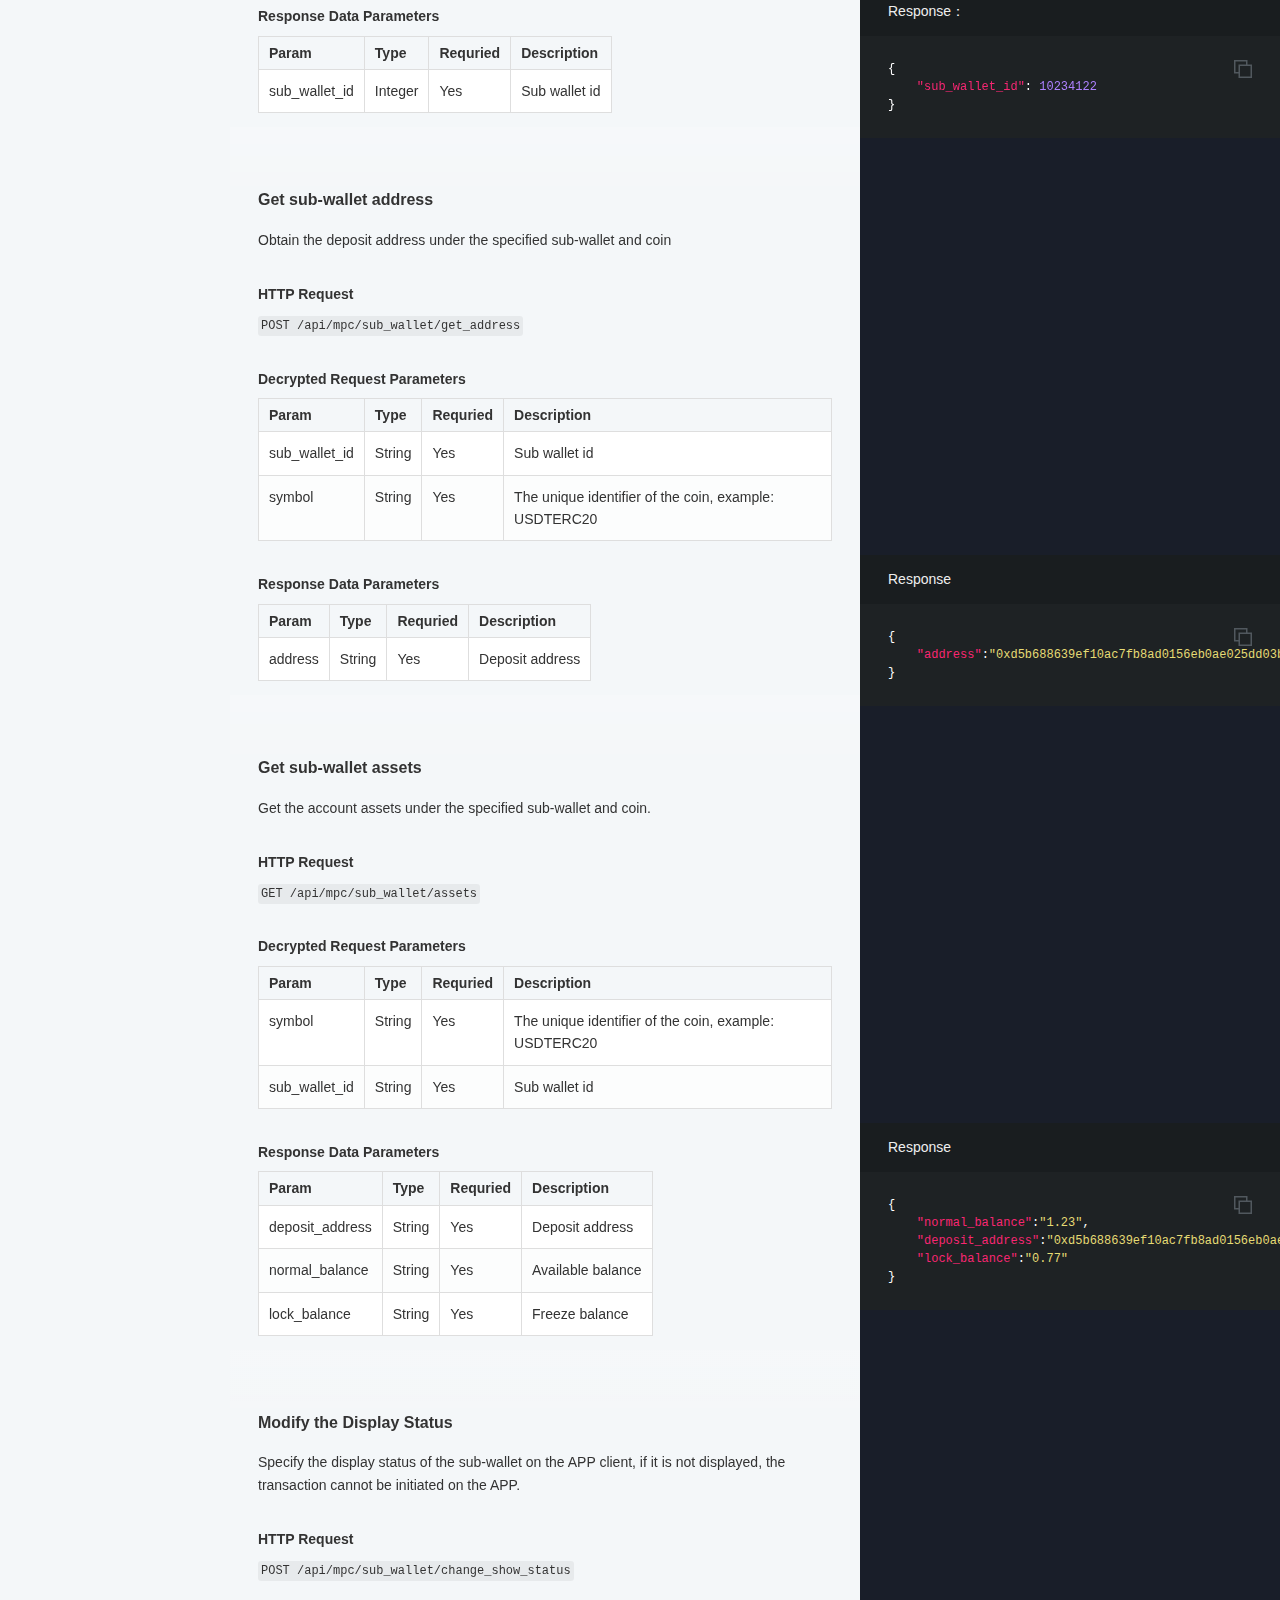
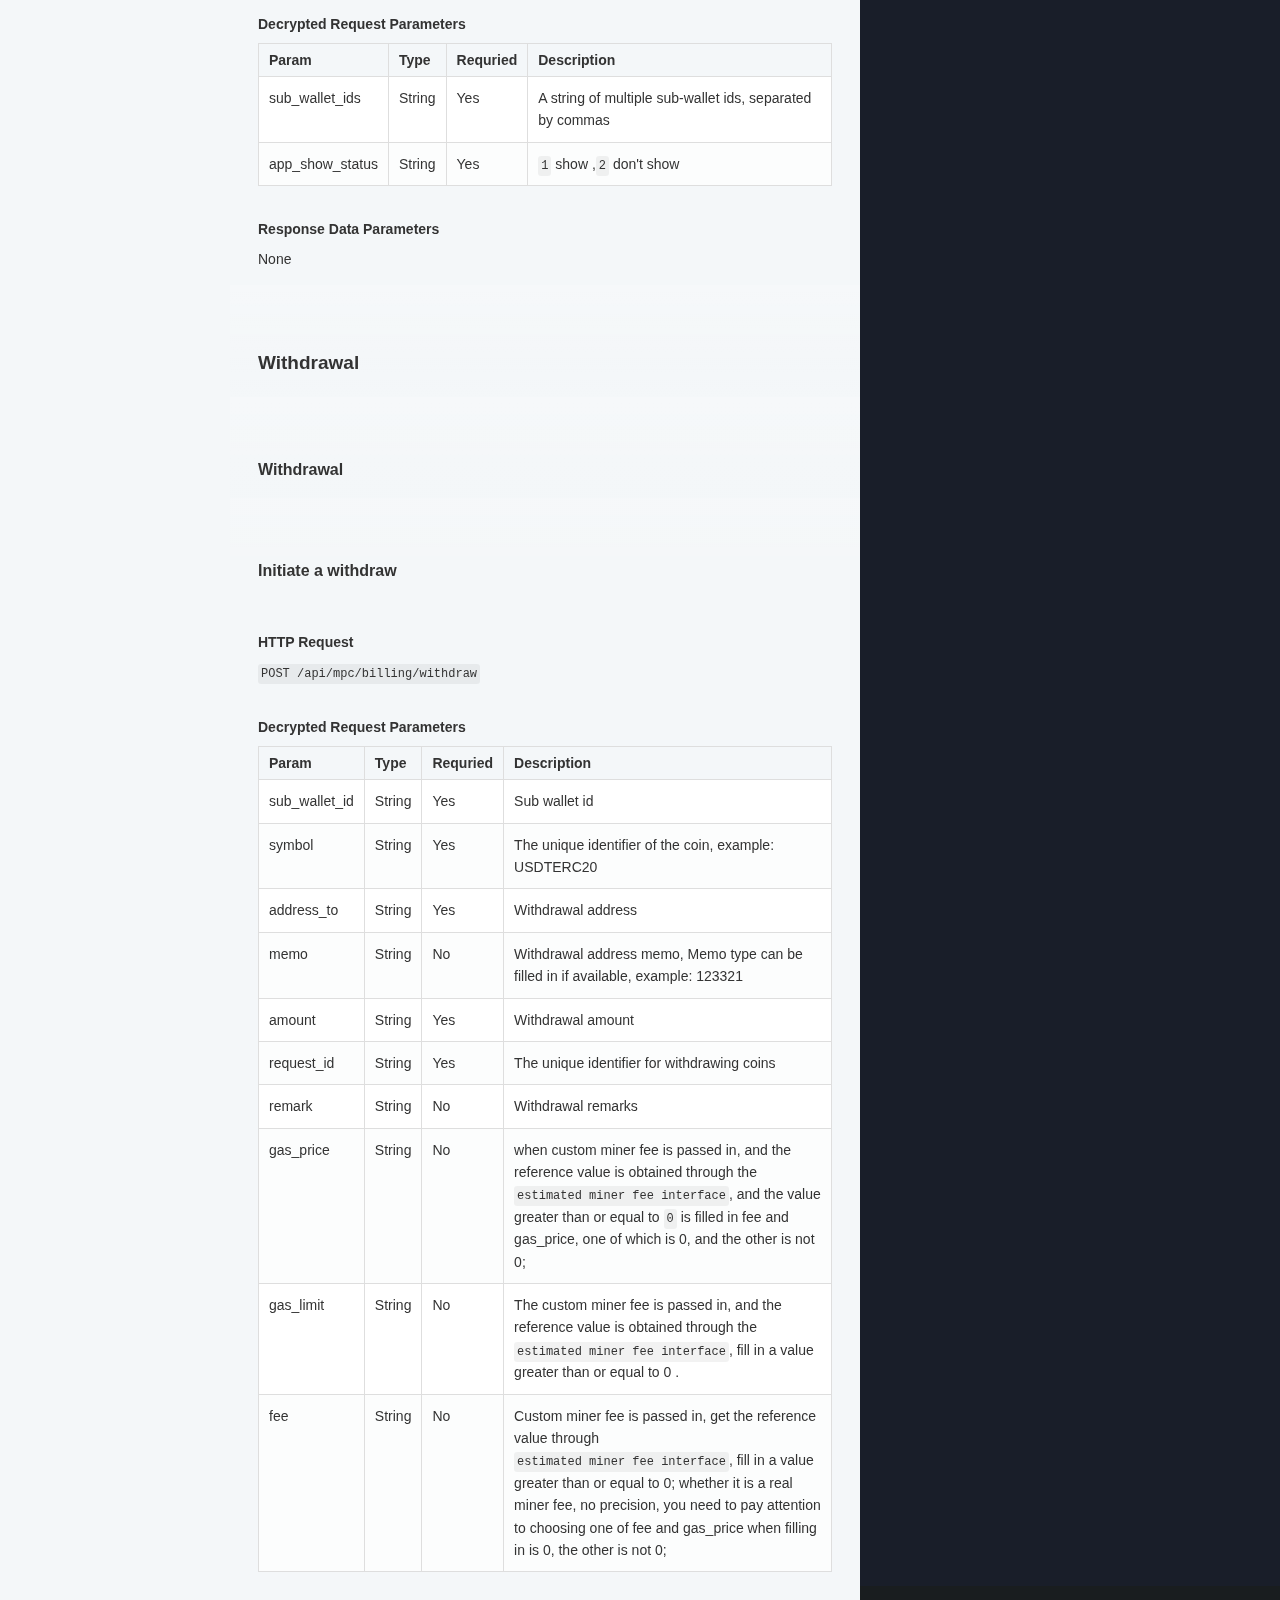
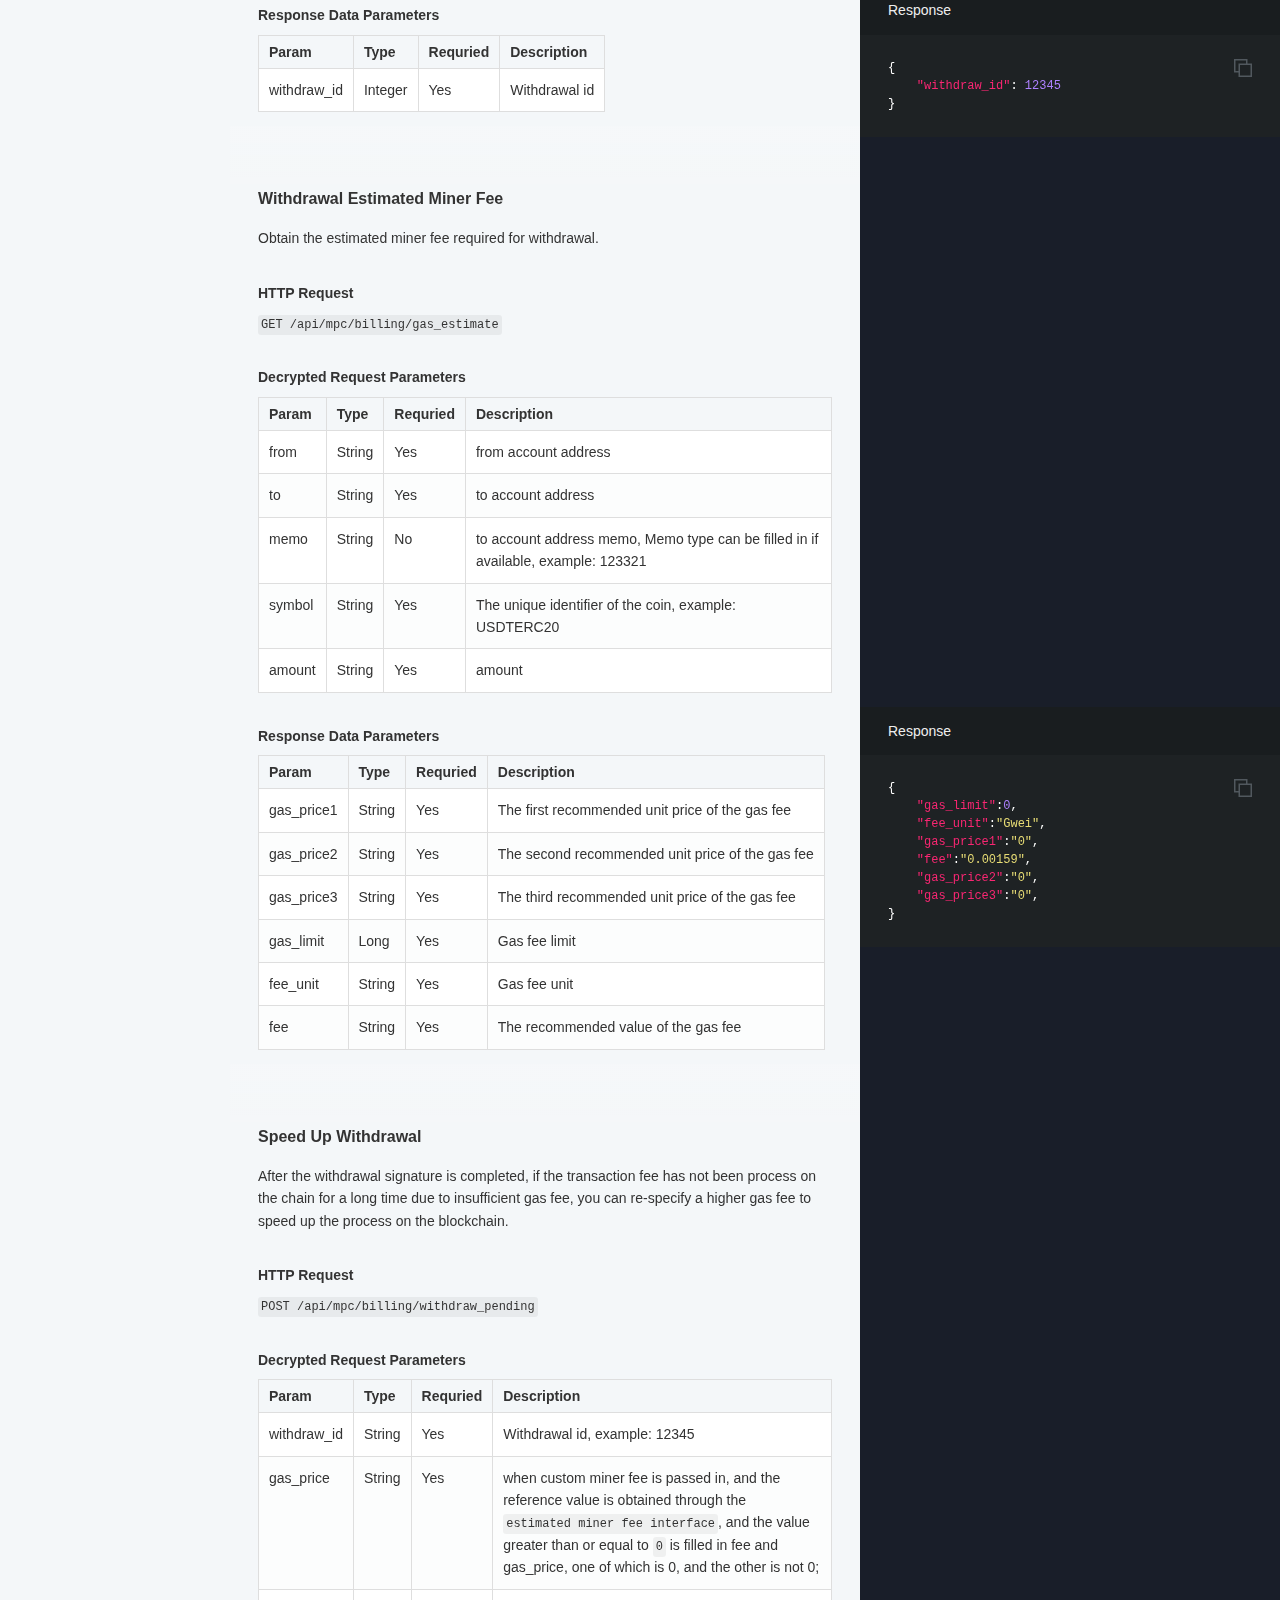
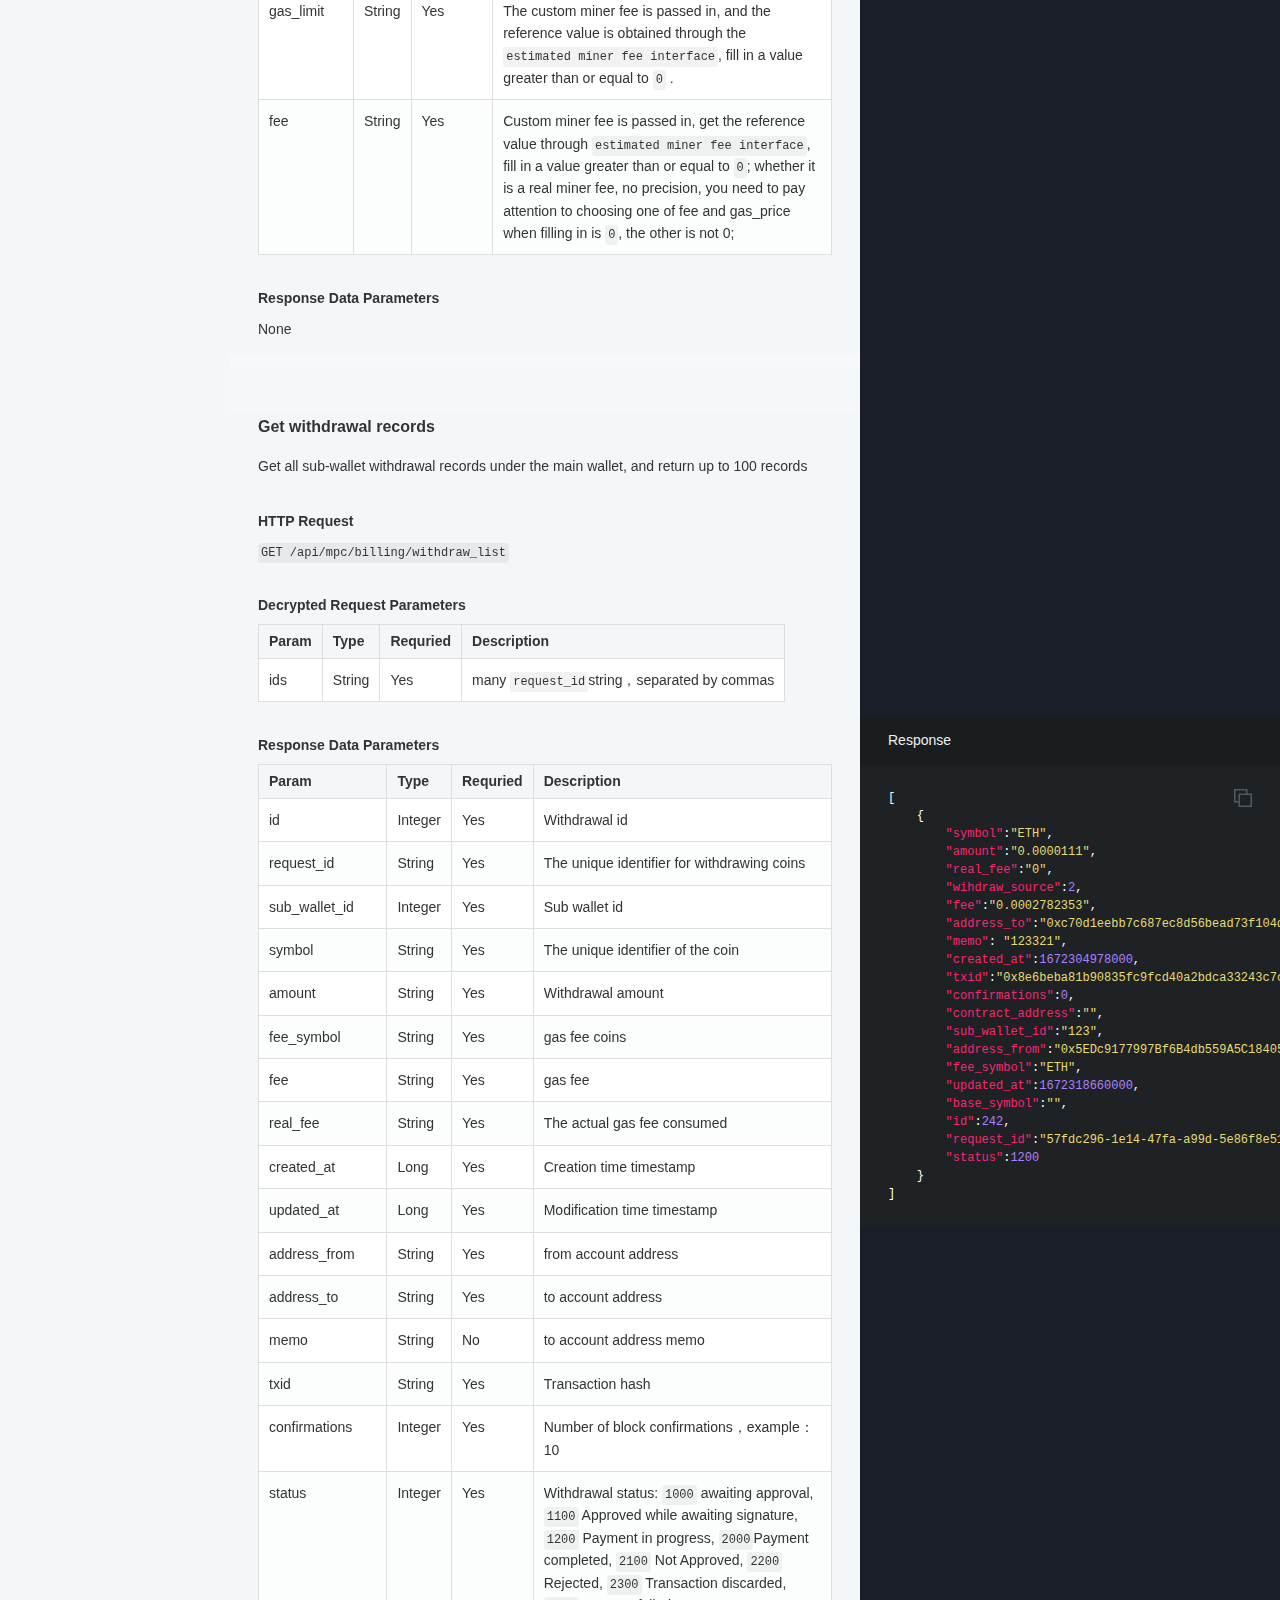
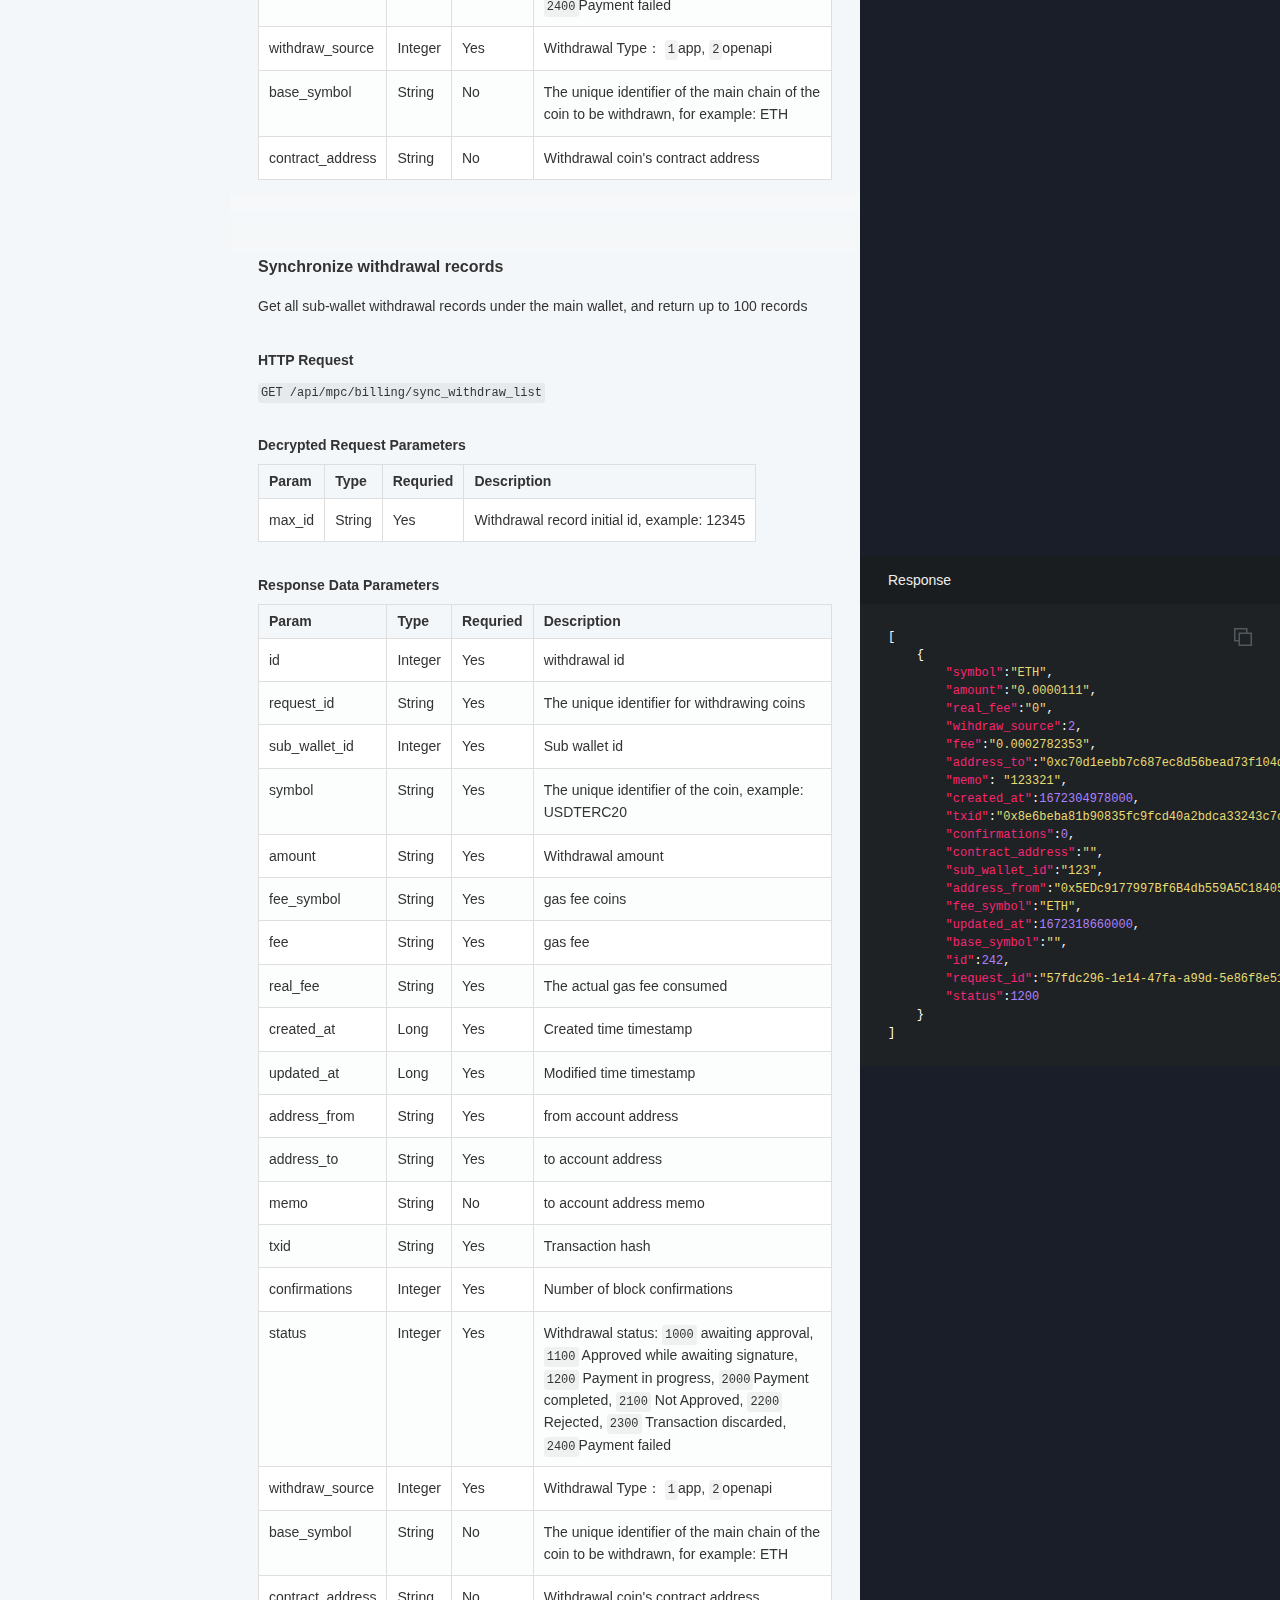
==== commit 27dc534c: "deploy: a181d4d28bdf22f294cdc41c9d0c81e9f4ee6995" ====
--- a/API-MPC/en/index.html
+++ b/API-MPC/en/index.html
@@ -332,43 +332,40 @@
             <a href="#introduction" class="toc-h1 toc-link" data-title="Introduction">Introduction</a>
           </li>
           <li>
-            <a href="#access-guidelines" class="toc-h1 toc-link" data-title="Access Guidelines">Access Guidelines</a>
+            <a href="#getting-started" class="toc-h1 toc-link" data-title="Getting Started">Getting Started</a>
               <ul class="toc-list-h2">
                   <li>
-                    <a href="#create-account" class="toc-h2 toc-link" data-title="Create Account">Create Account</a>
+                    <a href="#access" class="toc-h2 toc-link" data-title="Access">Access</a>
                       <ul class="toc-list-h3">
                           <li>
-                            <a href="#download-mpc-wallet" class="toc-h3 toc-link" data-title="Download MPC Wallet">Download MPC Wallet</a>
+                            <a href="#create-account" class="toc-h3 toc-link" data-title="Create Account">Create Account</a>
                           </li>
                           <li>
-                            <a href="#register-mpc-wallet-account" class="toc-h3 toc-link" data-title="Register MPC Wallet Account">Register MPC Wallet Account</a>
+                            <a href="#build-mpc-wallet" class="toc-h3 toc-link" data-title="Build MPC Wallet">Build MPC Wallet</a>
                           </li>
                       </ul>
                   </li>
                   <li>
-                    <a href="#create-and-configure-mpc-wallet" class="toc-h2 toc-link" data-title="Create and Configure MPC Wallet">Create and Configure MPC Wallet</a>
+                    <a href="#preparation" class="toc-h2 toc-link" data-title="Preparation">Preparation</a>
+                      <ul class="toc-list-h3">
+                          <li>
+                            <a href="#development-instructions" class="toc-h3 toc-link" data-title="Development Instructions">Development Instructions</a>
+                          </li>
+                          <li>
+                            <a href="#account-preparation" class="toc-h3 toc-link" data-title="Account preparation">Account preparation</a>
+                          </li>
+                          <li>
+                            <a href="#interface-process" class="toc-h3 toc-link" data-title="Interface Process">Interface Process</a>
+                          </li>
+                          <li>
+                            <a href="#interface-rules" class="toc-h3 toc-link" data-title="Interface Rules">Interface Rules</a>
+                          </li>
+                      </ul>
                   </li>
               </ul>
           </li>
           <li>
-            <a href="#preparation-before-development" class="toc-h1 toc-link" data-title="Preparation before development">Preparation before development</a>
-              <ul class="toc-list-h2">
-                  <li>
-                    <a href="#development-instructions" class="toc-h2 toc-link" data-title="Development Instructions">Development Instructions</a>
-                  </li>
-                  <li>
-                    <a href="#mpc-wallet-account-preparation" class="toc-h2 toc-link" data-title="MPC wallet account preparation">MPC wallet account preparation</a>
-                  </li>
-                  <li>
-                    <a href="#interface-interaction-process" class="toc-h2 toc-link" data-title="Interface Interaction Process">Interface Interaction Process</a>
-                  </li>
-                  <li>
-                    <a href="#interface-rules" class="toc-h2 toc-link" data-title="Interface Rules">Interface Rules</a>
-                  </li>
-              </ul>
-          </li>
-          <li>
-            <a href="#api-documentation" class="toc-h1 toc-link" data-title="API Documentation">API Documentation</a>
+            <a href="#api-list" class="toc-h1 toc-link" data-title="API list">API list</a>
               <ul class="toc-list-h2">
                   <li>
                     <a href="#overview" class="toc-h2 toc-link" data-title="Overview">Overview</a>
@@ -466,12 +463,6 @@
               </ul>
           </li>
           <li>
-            <a href="#sdk" class="toc-h1 toc-link" data-title="SDK">SDK</a>
-          </li>
-          <li>
-            <a href="#error-code-list" class="toc-h1 toc-link" data-title="Error Code List">Error Code List</a>
-          </li>
-          <li>
             <a href="#co-signer" class="toc-h1 toc-link" data-title="Co-signer">Co-signer</a>
               <ul class="toc-list-h2">
                   <li>
@@ -485,6 +476,12 @@
                   </li>
               </ul>
           </li>
+          <li>
+            <a href="#error-code-list" class="toc-h1 toc-link" data-title="Error Code List">Error Code List</a>
+          </li>
+          <li>
+            <a href="#sdk" class="toc-h1 toc-link" data-title="SDK">SDK</a>
+          </li>
       </ul>
     </div>
     <div class="page-wrapper">
@@ -504,21 +501,21 @@
 </ul>
 
 <p>Please contact your dedicated <strong>Business Manager</strong> or <strong>email</strong> to <a href="mailto:custody@chainup.com">custody@chainup.com</a> for <strong>API</strong> information.</p>
-<h1 id='access-guidelines'>Access Guidelines</h1><h2 id='create-account'>Create Account</h2>
+<h1 id='getting-started'>Getting Started</h1><h2 id='access'>Access</h2>
 <p>Follow the instructions below to access ChainUp Custody</p>
 
 <p><a href="https://custodydocs.chainup.com/en/latest/_images/api_plan_jieruzhiyin2.png"><img src="https://custodydocs.chainup.com/en/latest/_images/api_plan_jieruzhiyin2.png" alt="../_images/api_plan_jieruzhiyin2.png" /></a></p>
-<h3 id='download-mpc-wallet'>Download MPC Wallet</h3>
+<h3 id='create-account'>Create Account</h3><h4 id='download-mpc-wallet'>Download MPC Wallet</h4>
 <p>Method 1：Open the link in your mobile browser：https://custody.chainup.com/download</p>
 
 <p>Method 2： scan the QR code for download:</p>
 
 <p><img src="images/qrCode-3001df59.png" style="width: 150px" alt="" /></p>
-<h3 id='register-mpc-wallet-account'>Register MPC Wallet Account</h3>
+<h4 id='register-mpc-wallet-account'>Register MPC Wallet Account</h4>
 <p>Open the app and register a new account using email OR mobile phone number.</p>
 
 <p><img src="images/elogin-3d31bb33.png" style="width: 250px" alt="" /></p>
-<h2 id='create-and-configure-mpc-wallet'>Create and Configure MPC Wallet</h2>
+<h3 id='build-mpc-wallet'>Build MPC Wallet</h3>
 <ul>
 <li>There are 2 types of <strong>MPC</strong> wallets: <strong>main wallet</strong> and <strong>sub-wallet</strong>; one main wallet can create multiple sub-wallets;</li>
 </ul>
@@ -536,7 +533,7 @@
 </ul>
 
 <p>If the wallet function does not meet your needs, please contact your dedicated <strong>Business Manager</strong> or <strong>email</strong> to <a href="mailto:custody@chainup.com">custody@chainup.com</a> for upgrading package. </p>
-<h1 id='preparation-before-development'>Preparation before development</h1><h2 id='development-instructions'>Development Instructions</h2><h4 id='two-pairs-of-public-and-private-key-functions-api-mode'>Two pairs of public and private key functions (API mode）</h4>
+<h2 id='preparation'>Preparation</h2><h3 id='development-instructions'>Development Instructions</h3><h4 id='two-pairs-of-public-and-private-key-functions-api-mode'>Two pairs of public and private key functions (API mode）</h4>
 <p><strong>The first pair of public and private keys</strong>： The developer shall generate a pair of public and private keys in advance when opening the <strong>MPC Wallet</strong> account. The public key (rsa_third_pub) is provided to the platform and the private key is kept by itself. The private key is the only proof for the third-party application to call the wallet service and shall not be disclosed to anyone. When the third party requests the wallet service, the private key is used to encrypt the request parameters. When the platform receives the request, the public key (rsa_third_pub) is used to decrypt the request data.</p>
 
 <p><strong>The second pair of public and private keys</strong>： After the developer opens the asset management account, the platform will provide the wallet public key (rsa_wallet_pub) to the developer. When the third-party application receives the response data or asynchronous notification of the wallet, it needs to use the public key to decrypt.</p>
@@ -577,7 +574,7 @@
 <li>Rsa_third_prv is a private key for third-party applications and is used primarily to encrypt request parameters. In a production environment, rsa_third_prv is generated by the developer and the corresponding public key is provided to the platform. To simplify the docking process for developers, a set of third-party public and private keys is directly provided here to facilitate quick docking for developers.</li>
 <li>Test environment docking is not supported at present, please register to create a wallet according to <strong>Access Guidelines</strong> , and get the API related information of the production environment.</li>
 </ol>
-<h2 id='mpc-wallet-account-preparation'>MPC wallet account preparation</h2>
+<h3 id='account-preparation'>Account preparation</h3>
 <p><strong>The developer prepares the following information：</strong></p>
 
 <p>1）Generate a pair of public and private keys and provide the public key to the platform;</p>
@@ -593,13 +590,13 @@
 <p>1）Unique identification of the merchant：<code>app_id</code>；</p>
 
 <p>2）The wallet public key：<code>rsa_wallet_pub</code>.</p>
-<h2 id='interface-interaction-process'>Interface Interaction Process</h2>
+<h3 id='interface-process'>Interface Process</h3>
 <p>Documentation is the interface that the wallet service provides to third-party applications.</p>
 
 <p><a href="https://custodydocs.chainup.com/en/latest/_images/apiopen-instructions.png"><img src="https://custodydocs.chainup.com/en/latest/_images/apiopen-instructions.png" alt="../_images/apiopen-instructions.png" /></a></p>
 
 <p>The interface providers in the following documents are referred to as <strong>wallet services</strong>，and the interface callers are referred to as <strong>third-party applications</strong>. When the third-party application requests the wallet service, it encrypts the request parameters through the <strong>RSA</strong> algorithm and decrypts the response data after receiving the wallet service</p>
-<h2 id='interface-rules'>Interface Rules</h2>
+<h3 id='interface-rules'>Interface Rules</h3>
 <table><thead>
 <tr>
 <th style="text-align: left">Transfer mode:</th>
@@ -623,7 +620,7 @@
 <td>RSA</td>
 </tr>
 </tbody></table>
-<h1 id='api-documentation'>API Documentation</h1><h2 id='overview'>Overview</h2>
+<h1 id='api-list'>API list</h1><h2 id='overview'>Overview</h2>
 <blockquote>
 <p>Request Example</p>
 </blockquote>
@@ -2110,124 +2107,6 @@
 <td style="text-align: left">Deposit coin&#39;s contract address</td>
 </tr>
 </tbody></table>
-<h1 id='sdk'>SDK</h1>
-<p>To meet the diverse business needs of customers, <strong>ChainUp MPC Wallet</strong> supports two docking methods: SDK and API;</p>
-
-<p><strong>SDK</strong>：Support for Java and PHP</p>
-
-<p>The Java SDK addres：<a href="https://github.com/HiCoinCom/java-sdk">https://github.com/HiCoinCom/java-sdk</a></p>
-
-<p>The PHP SDK address：<a href="https://github.com/HiCoinCom/php-sdk">https://github.com/HiCoinCom/php-sdk</a></p>
-
-<p><strong>API</strong>：Please see the documentation</p>
-<h1 id='error-code-list'>Error Code List</h1>
-<table><thead>
-<tr>
-<th>code</th>
-<th>msg</th>
-</tr>
-</thead><tbody>
-<tr>
-<td>0</td>
-<td>success</td>
-</tr>
-<tr>
-<td>100001</td>
-<td>system error</td>
-</tr>
-<tr>
-<td>100004</td>
-<td>request parameter is not valid</td>
-</tr>
-<tr>
-<td>100005</td>
-<td>signature verification failed</td>
-</tr>
-<tr>
-<td>100007</td>
-<td>illegal IP</td>
-</tr>
-<tr>
-<td>100015</td>
-<td>merchant ID is invalid</td>
-</tr>
-<tr>
-<td>100016</td>
-<td>merchant information expired</td>
-</tr>
-<tr>
-<td>110004</td>
-<td>users are frozen and cannot withdraw money</td>
-</tr>
-<tr>
-<td>110023</td>
-<td>mobile phone number has been registered</td>
-</tr>
-<tr>
-<td>110037</td>
-<td>withdrawal address is at risk</td>
-</tr>
-<tr>
-<td>110055</td>
-<td>correct withdrawal address for</td>
-</tr>
-<tr>
-<td>110065</td>
-<td>user does not exist (used to obtain user balance, withdraw money, or transfer money)</td>
-</tr>
-<tr>
-<td>110078</td>
-<td>withdrawal or transfer amount less than the minimum transfer amount</td>
-</tr>
-<tr>
-<td>110087</td>
-<td>withdrawal or transfer amount is greater than the maximum transfer amount</td>
-</tr>
-<tr>
-<td>110088</td>
-<td>please do not repeat the request</td>
-</tr>
-<tr>
-<td>110089</td>
-<td>registered mobile phone number is incorrect</td>
-</tr>
-<tr>
-<td>110101</td>
-<td>user registration failed</td>
-</tr>
-<tr>
-<td>110161</td>
-<td>exceeds the maximum withdrawal support accuracy</td>
-</tr>
-<tr>
-<td>120202</td>
-<td>currency is not supported</td>
-</tr>
-<tr>
-<td>120206</td>
-<td>withdrawal second confirmation failed</td>
-</tr>
-<tr>
-<td>120402</td>
-<td>insufficient balance in withdrawal or transfer</td>
-</tr>
-<tr>
-<td>120403</td>
-<td>insufficient balance of withdrawal fee</td>
-</tr>
-<tr>
-<td>120404</td>
-<td>withdrawal or transfer amount is too small, less than or equal to the commission fee</td>
-</tr>
-<tr>
-<td>900006</td>
-<td>the user is at risk. Withdrawal is prohibited</td>
-</tr>
-<tr>
-<td>3040006</td>
-<td>cannot transfer money to itself</td>
-</tr>
-</tbody></table>
 <h1 id='co-signer'>Co-signer</h1><h2 id='overview-3'>Overview</h2>
 <p>Co-Signer can help you quickly connect to the <strong>API</strong>, but you need to deploy it on the server separately. Co-Signer needs to bind the <strong>shard private key</strong> of your wallet to create addresses and transaction signatures.</p>
 
@@ -2250,8 +2129,7 @@
 <blockquote>
 <p>Request </p>
 </blockquote>
-<div class="highlight"><pre class="highlight json tab-json"><code><span class="w">
-</span><span class="err">POST</span><span class="w"> </span><span class="err">/callback/example</span><span class="w">
+<div class="highlight"><pre class="highlight json tab-json"><code><span class="err">POST</span><span class="w"> </span><span class="err">/callback/example</span><span class="w">
 
 </span><span class="p">{</span><span class="w">
     </span><span class="nl">"type"</span><span class="p">:</span><span class="s2">"sign_start"</span><span class="p">,</span><span class="w">
@@ -2330,6 +2208,124 @@
 </tbody></table>
 <h4 id='common-response-for-callback'>Common Response for Callback</h4>
 <p>Return string: <code>SUCCESS</code> means SUCCESS, <code>FAILURE</code> means FAILURE</p>
+<h1 id='error-code-list'>Error Code List</h1>
+<table><thead>
+<tr>
+<th>code</th>
+<th>msg</th>
+</tr>
+</thead><tbody>
+<tr>
+<td>0</td>
+<td>success</td>
+</tr>
+<tr>
+<td>100001</td>
+<td>system error</td>
+</tr>
+<tr>
+<td>100004</td>
+<td>request parameter is not valid</td>
+</tr>
+<tr>
+<td>100005</td>
+<td>signature verification failed</td>
+</tr>
+<tr>
+<td>100007</td>
+<td>illegal IP</td>
+</tr>
+<tr>
+<td>100015</td>
+<td>merchant ID is invalid</td>
+</tr>
+<tr>
+<td>100016</td>
+<td>merchant information expired</td>
+</tr>
+<tr>
+<td>110004</td>
+<td>users are frozen and cannot withdraw money</td>
+</tr>
+<tr>
+<td>110023</td>
+<td>mobile phone number has been registered</td>
+</tr>
+<tr>
+<td>110037</td>
+<td>withdrawal address is at risk</td>
+</tr>
+<tr>
+<td>110055</td>
+<td>correct withdrawal address for</td>
+</tr>
+<tr>
+<td>110065</td>
+<td>user does not exist (used to obtain user balance, withdraw money, or transfer money)</td>
+</tr>
+<tr>
+<td>110078</td>
+<td>withdrawal or transfer amount less than the minimum transfer amount</td>
+</tr>
+<tr>
+<td>110087</td>
+<td>withdrawal or transfer amount is greater than the maximum transfer amount</td>
+</tr>
+<tr>
+<td>110088</td>
+<td>please do not repeat the request</td>
+</tr>
+<tr>
+<td>110089</td>
+<td>registered mobile phone number is incorrect</td>
+</tr>
+<tr>
+<td>110101</td>
+<td>user registration failed</td>
+</tr>
+<tr>
+<td>110161</td>
+<td>exceeds the maximum withdrawal support accuracy</td>
+</tr>
+<tr>
+<td>120202</td>
+<td>currency is not supported</td>
+</tr>
+<tr>
+<td>120206</td>
+<td>withdrawal second confirmation failed</td>
+</tr>
+<tr>
+<td>120402</td>
+<td>insufficient balance in withdrawal or transfer</td>
+</tr>
+<tr>
+<td>120403</td>
+<td>insufficient balance of withdrawal fee</td>
+</tr>
+<tr>
+<td>120404</td>
+<td>withdrawal or transfer amount is too small, less than or equal to the commission fee</td>
+</tr>
+<tr>
+<td>900006</td>
+<td>the user is at risk. Withdrawal is prohibited</td>
+</tr>
+<tr>
+<td>3040006</td>
+<td>cannot transfer money to itself</td>
+</tr>
+</tbody></table>
+<h1 id='sdk'>SDK</h1>
+<p>To meet the diverse business needs of customers, <strong>ChainUp MPC Wallet</strong> supports two docking methods: SDK and API;</p>
+
+<p><strong>SDK</strong>：Support for Java and PHP</p>
+
+<p>The Java SDK addres：<a href="https://github.com/HiCoinCom/java-sdk">https://github.com/HiCoinCom/java-sdk</a></p>
+
+<p>The PHP SDK address：<a href="https://github.com/HiCoinCom/php-sdk">https://github.com/HiCoinCom/php-sdk</a></p>
+
+<p><strong>API</strong>：Please see the documentation</p>
 
       </div>
       <div class="dark-box">
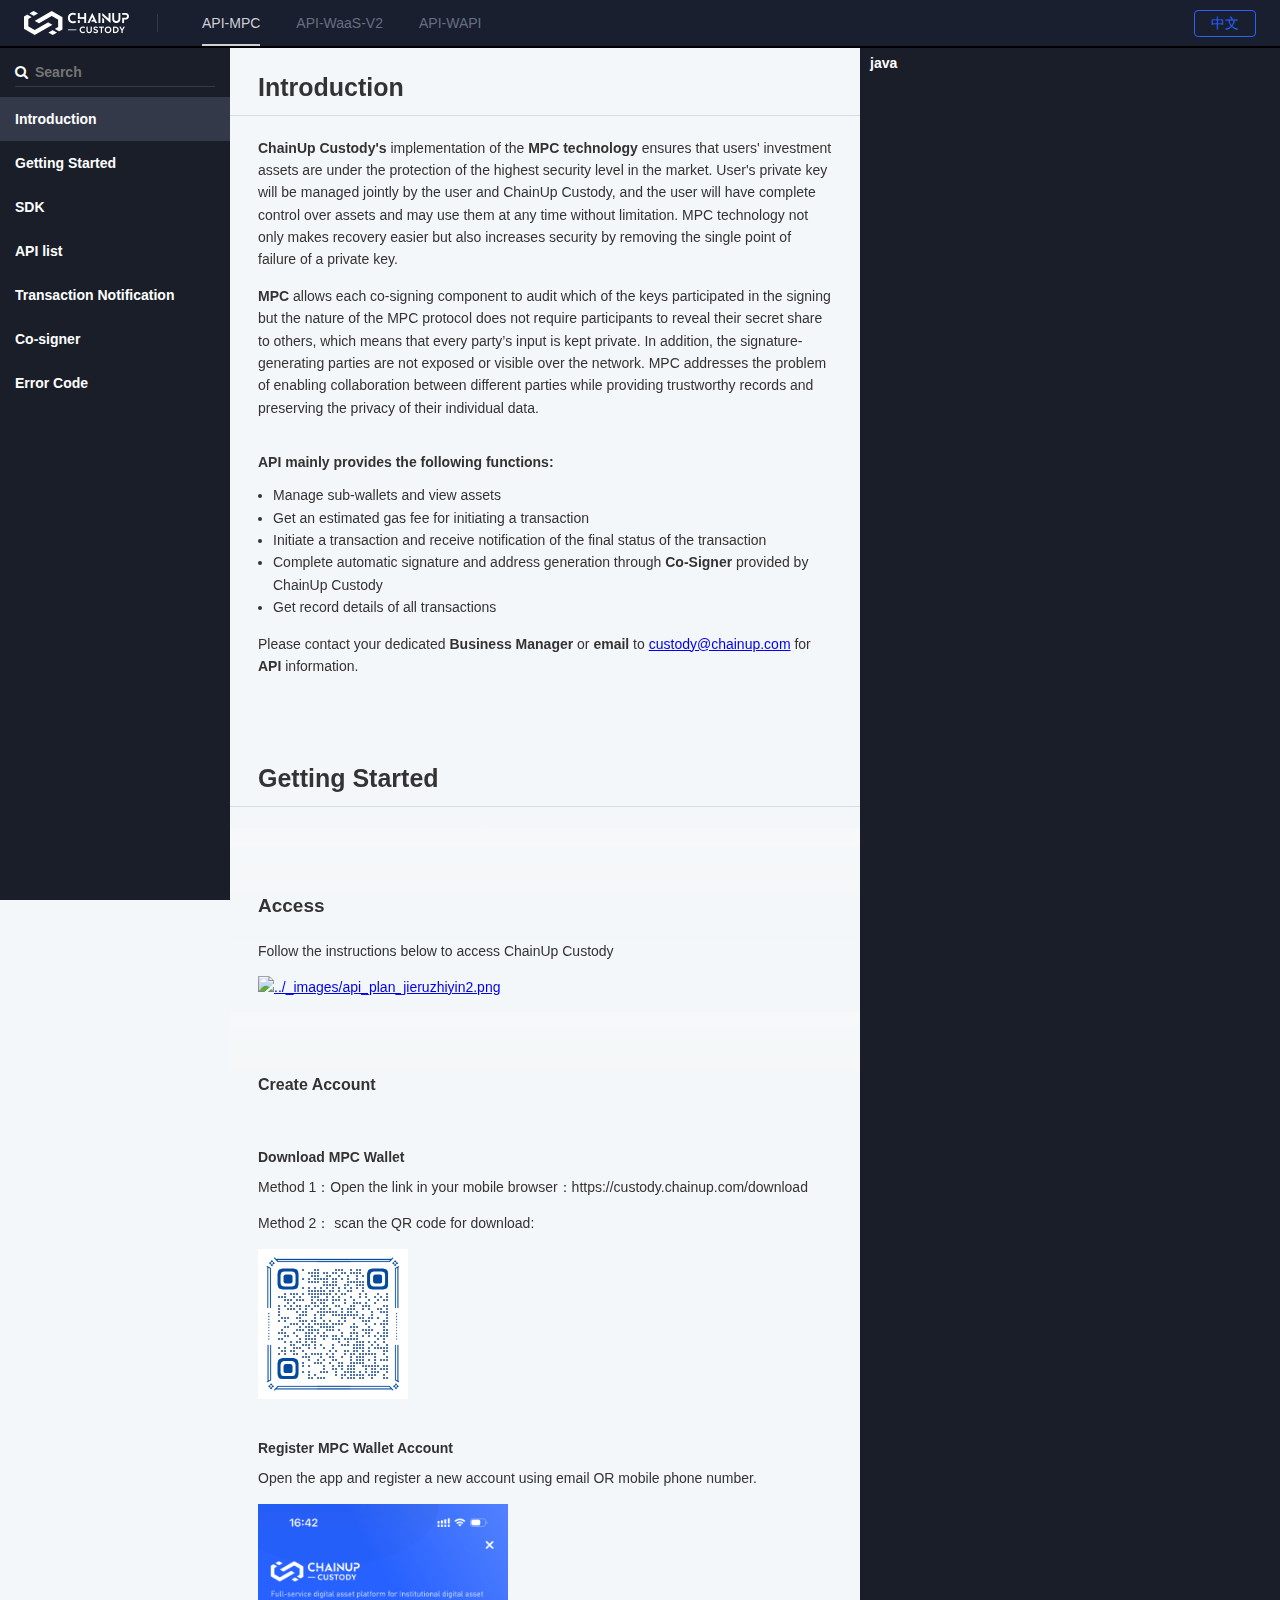
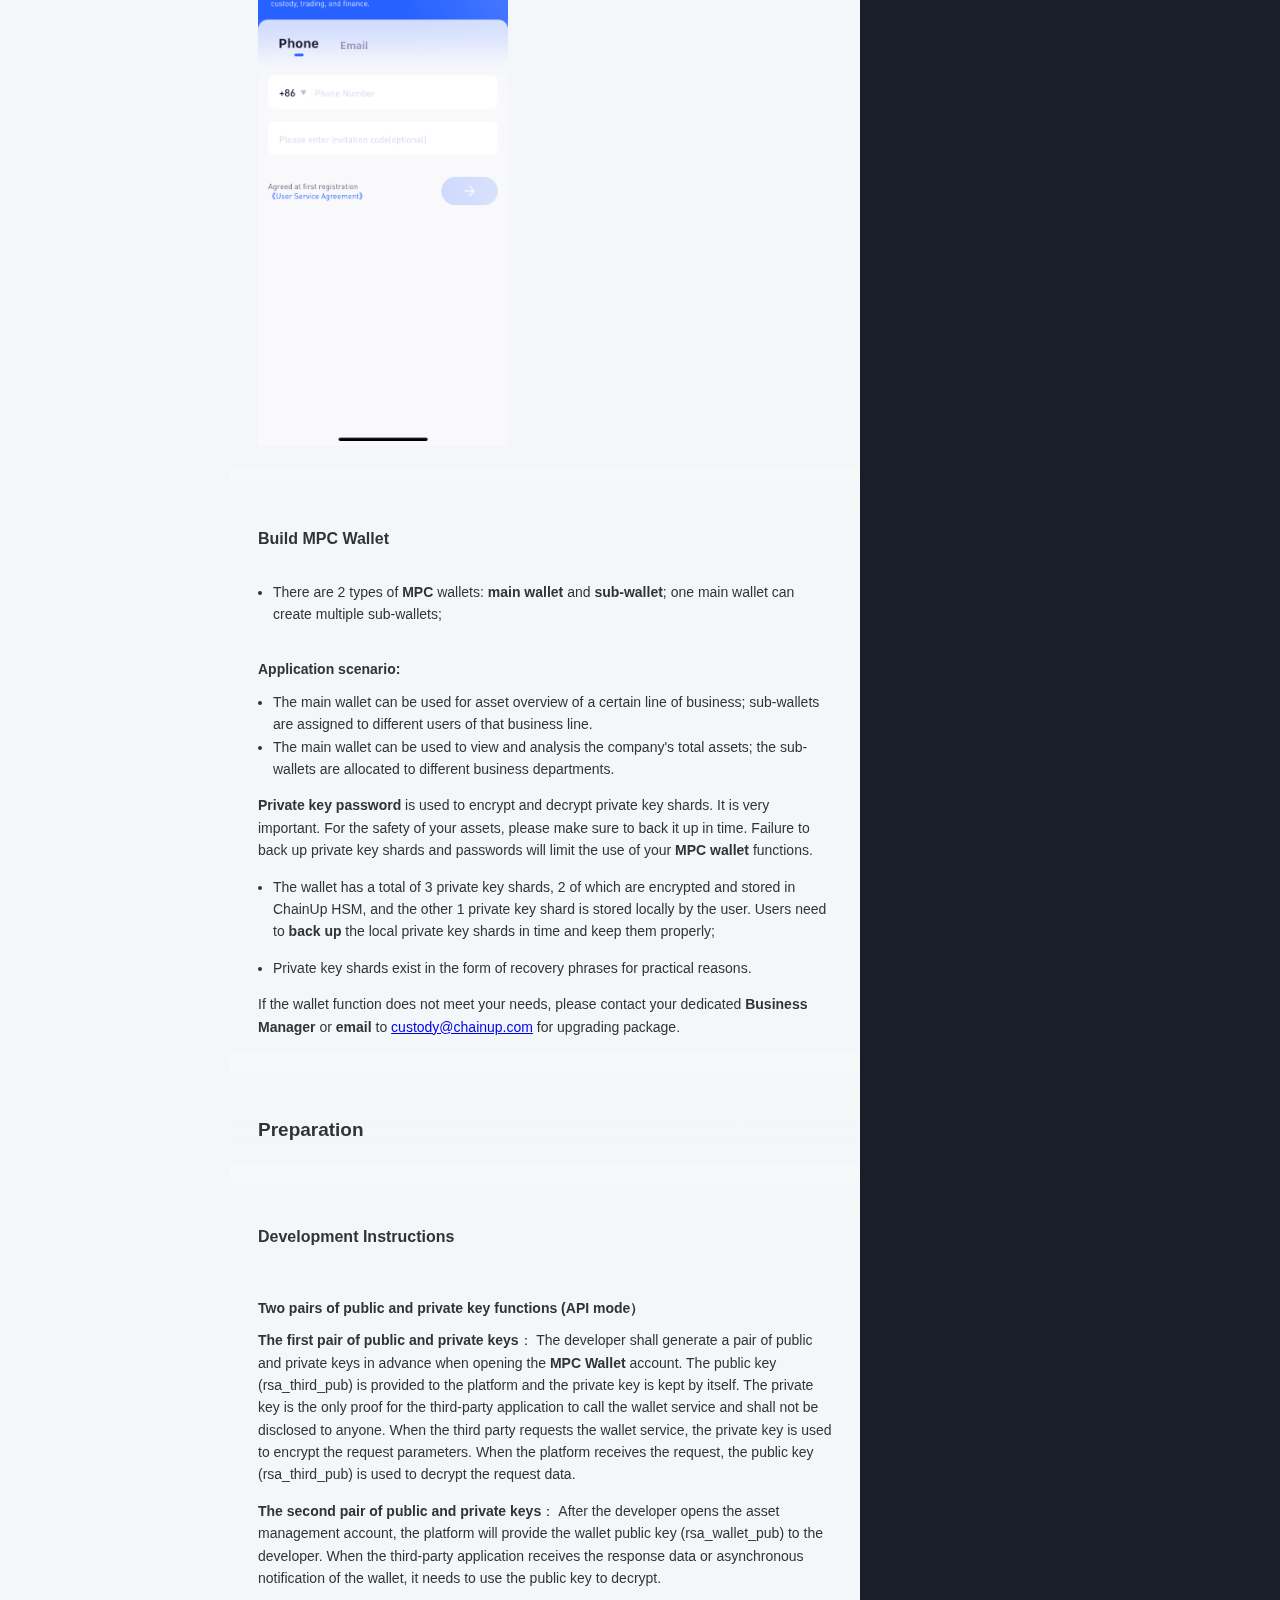
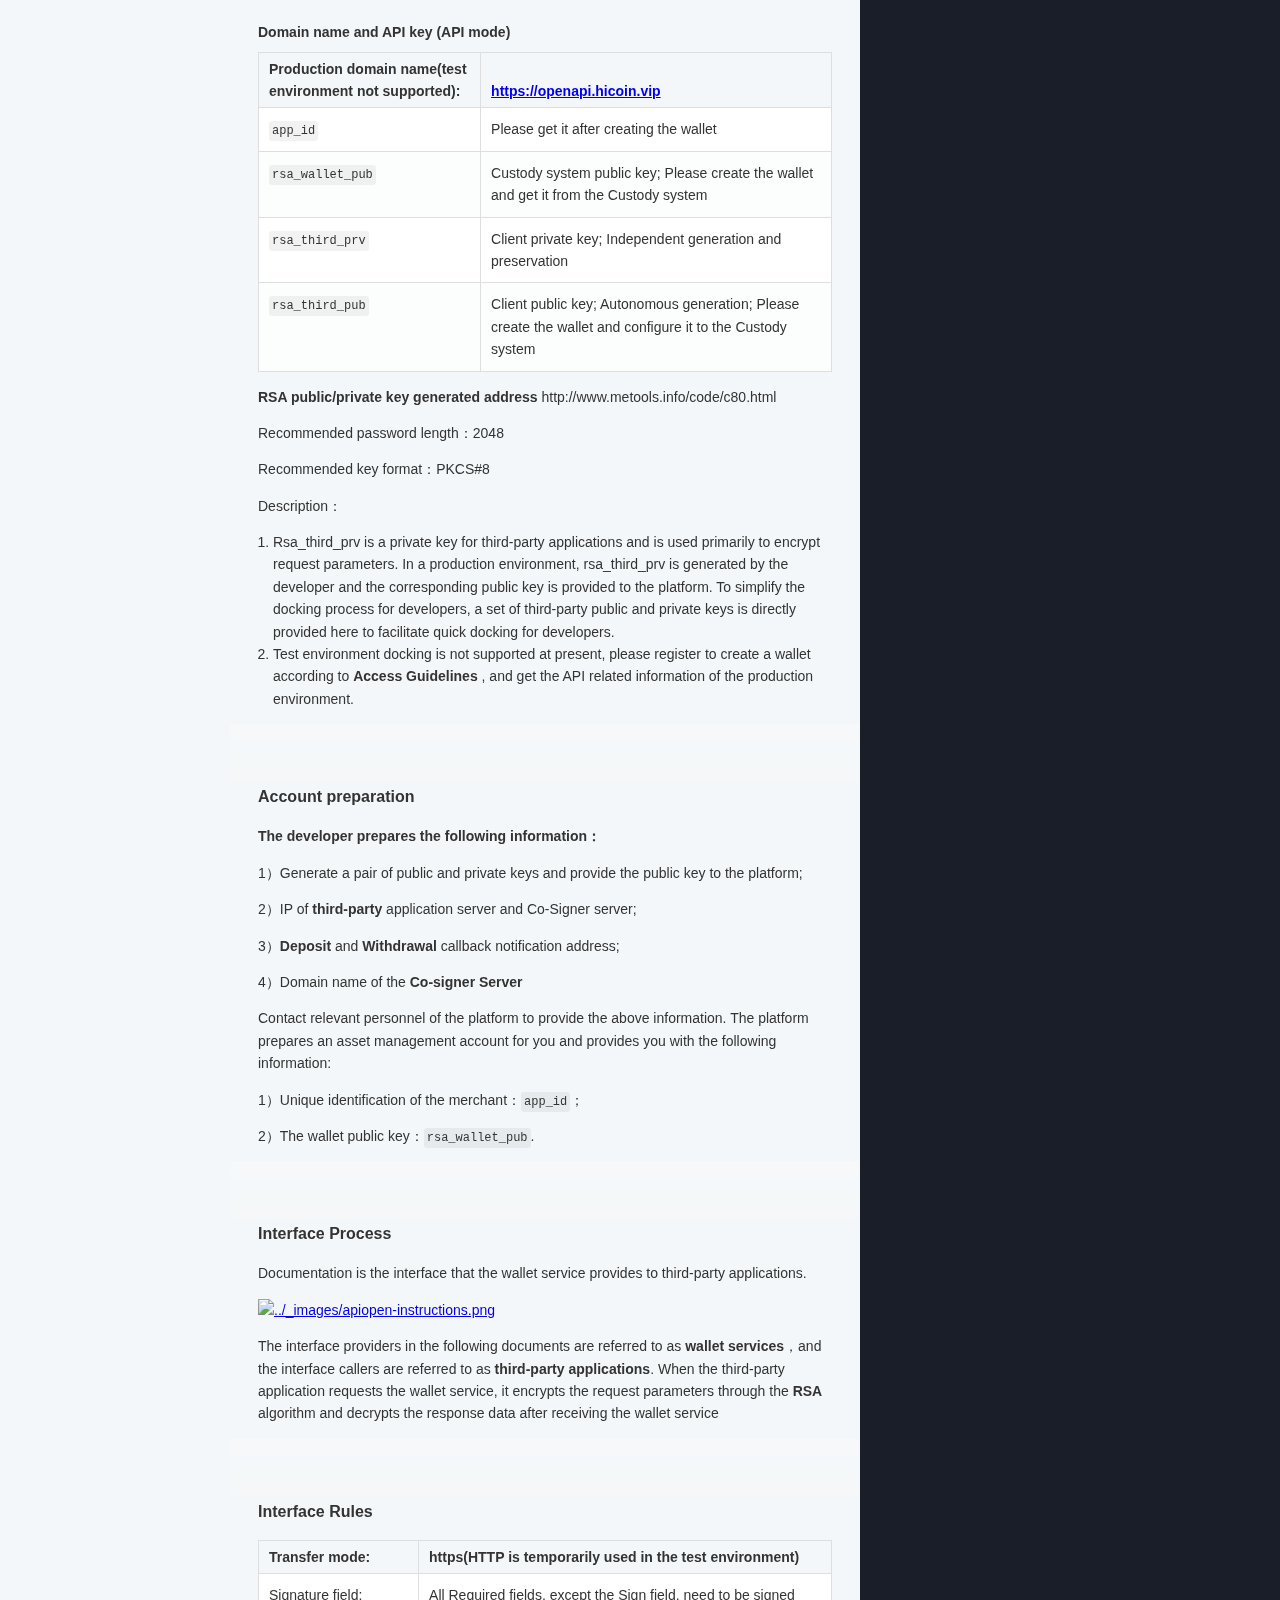
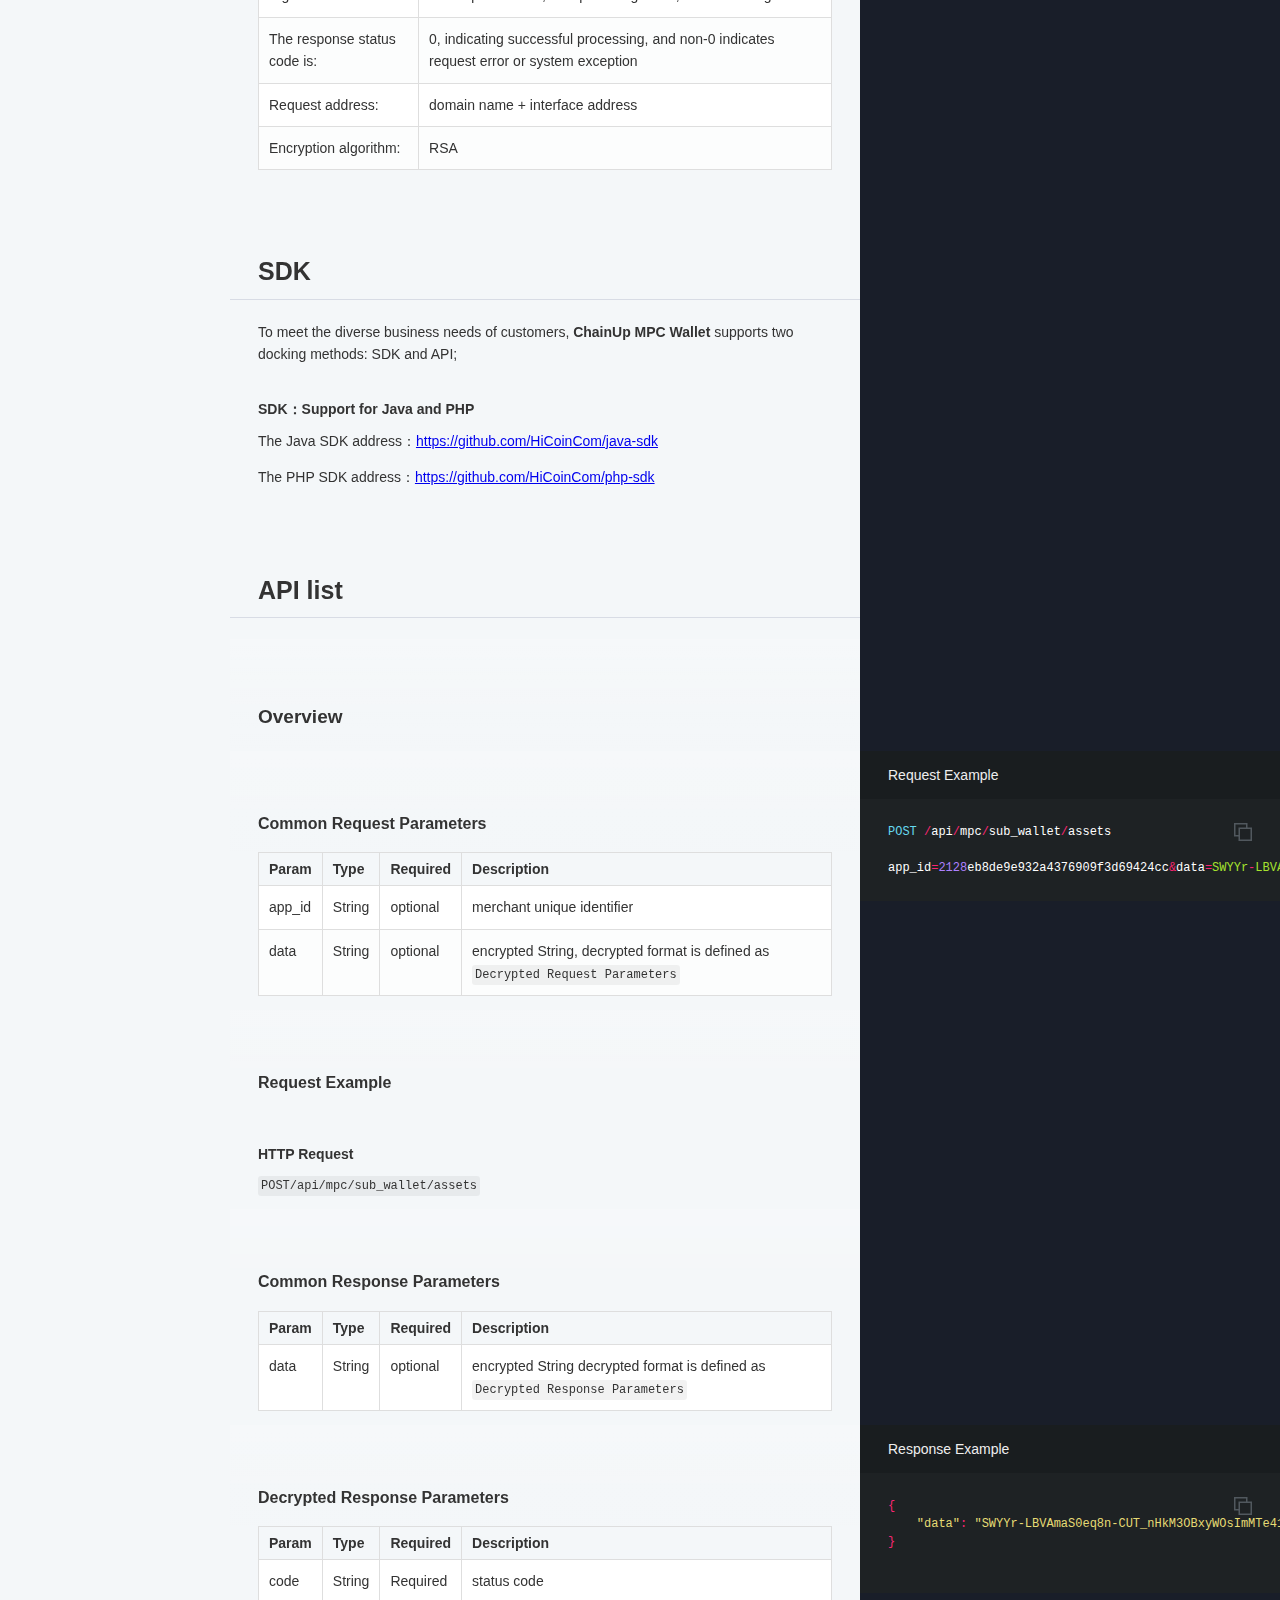
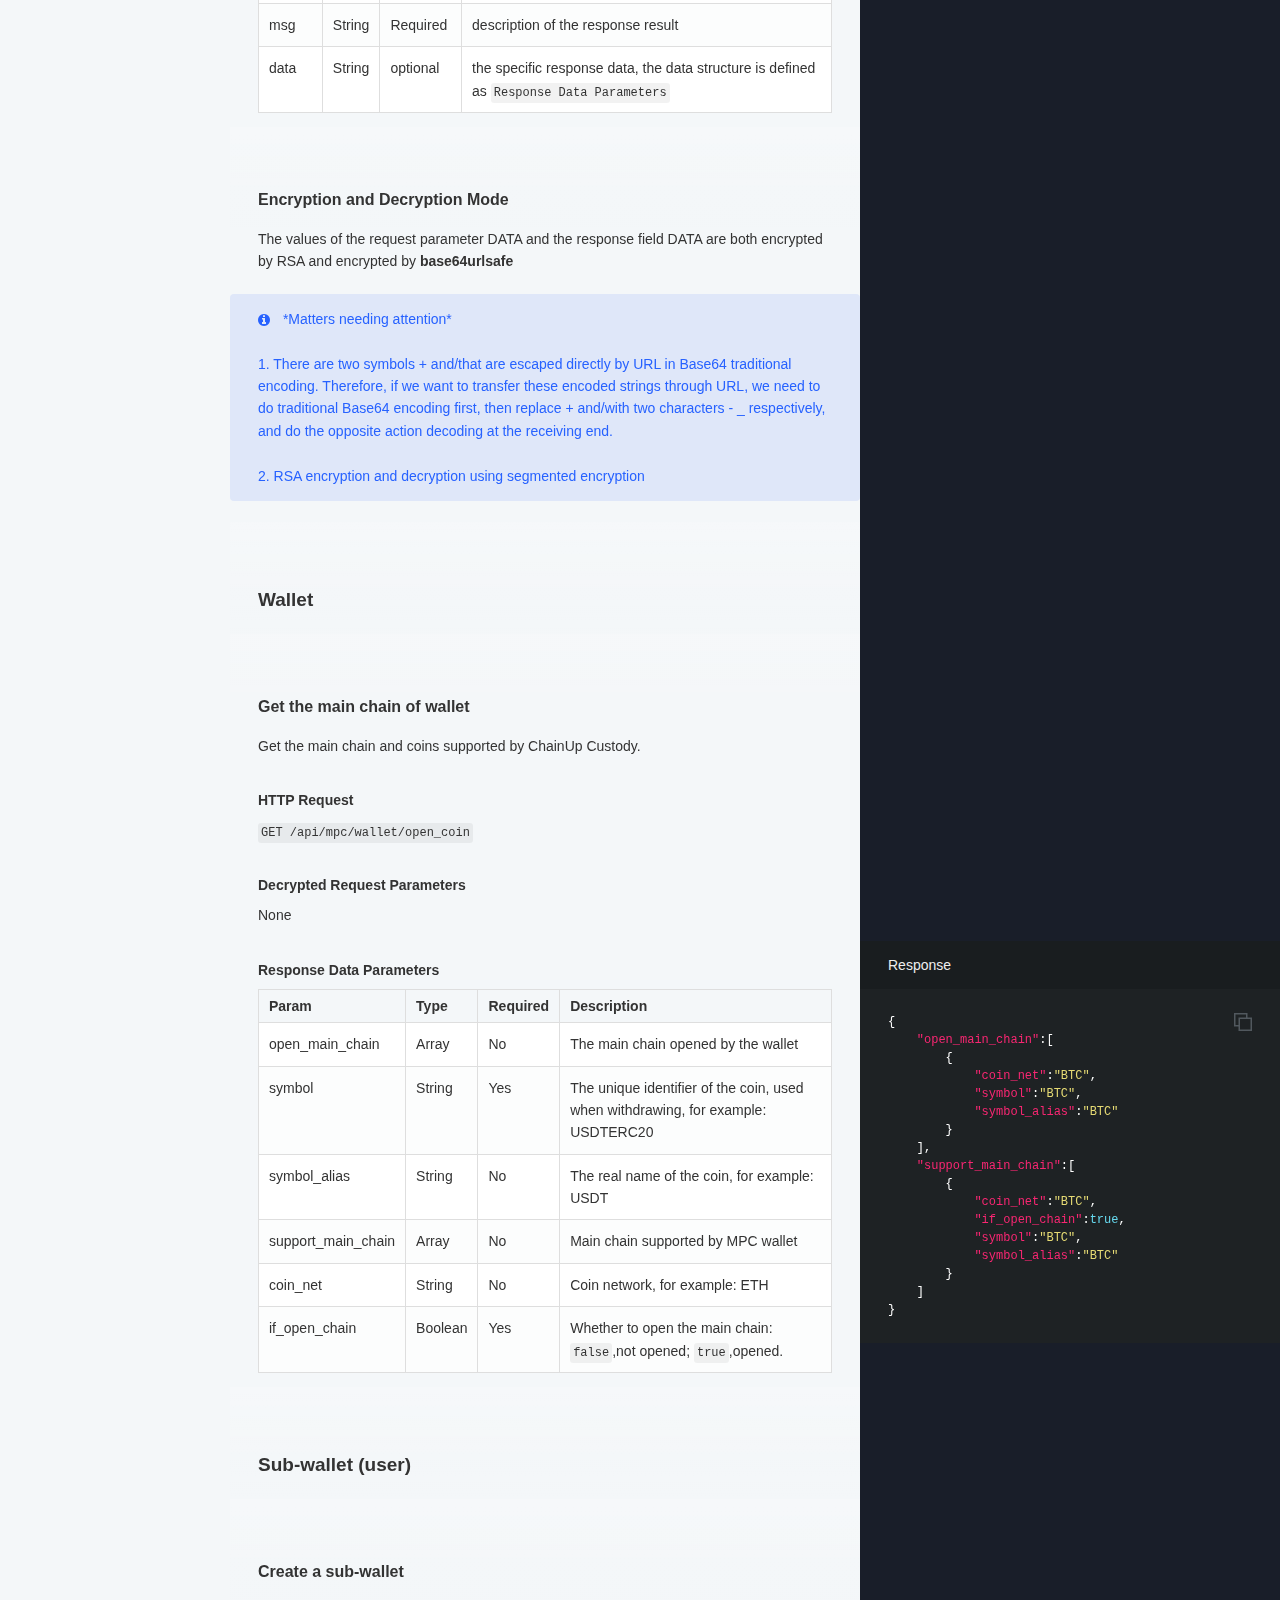
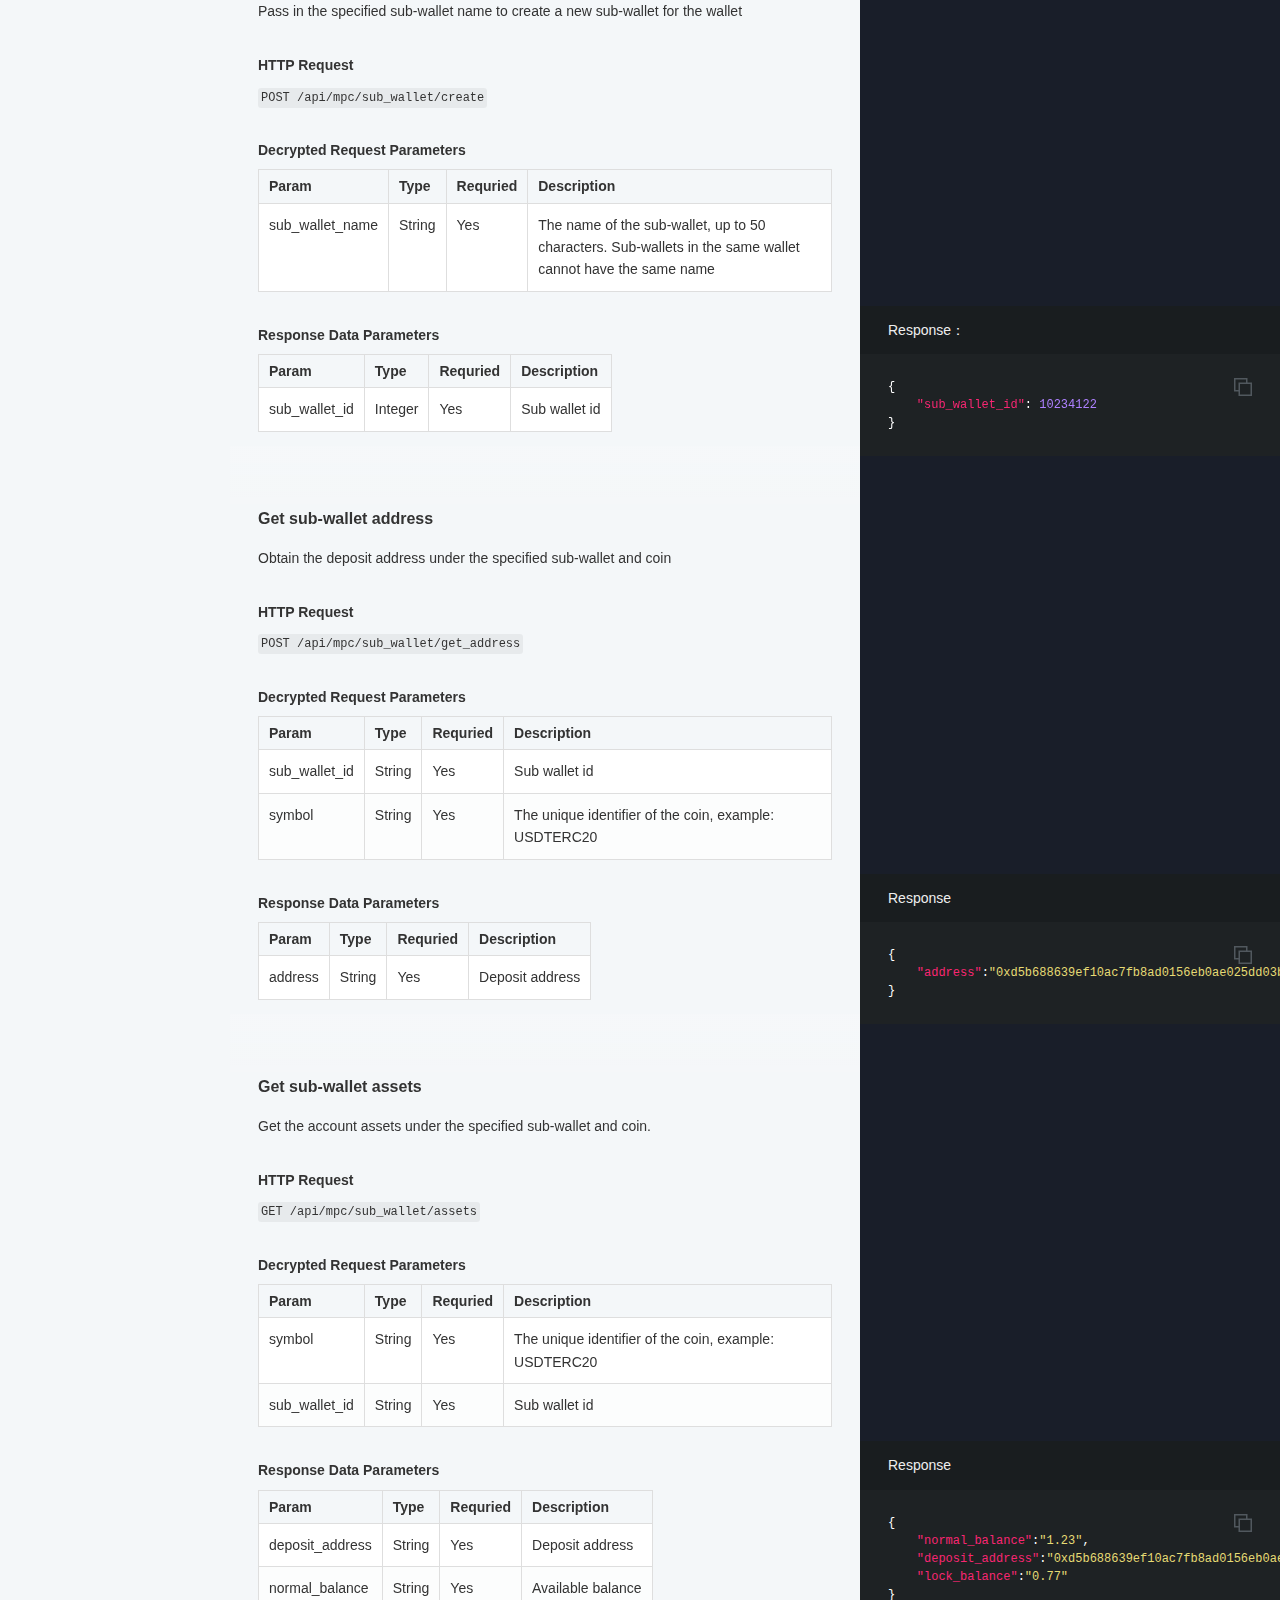
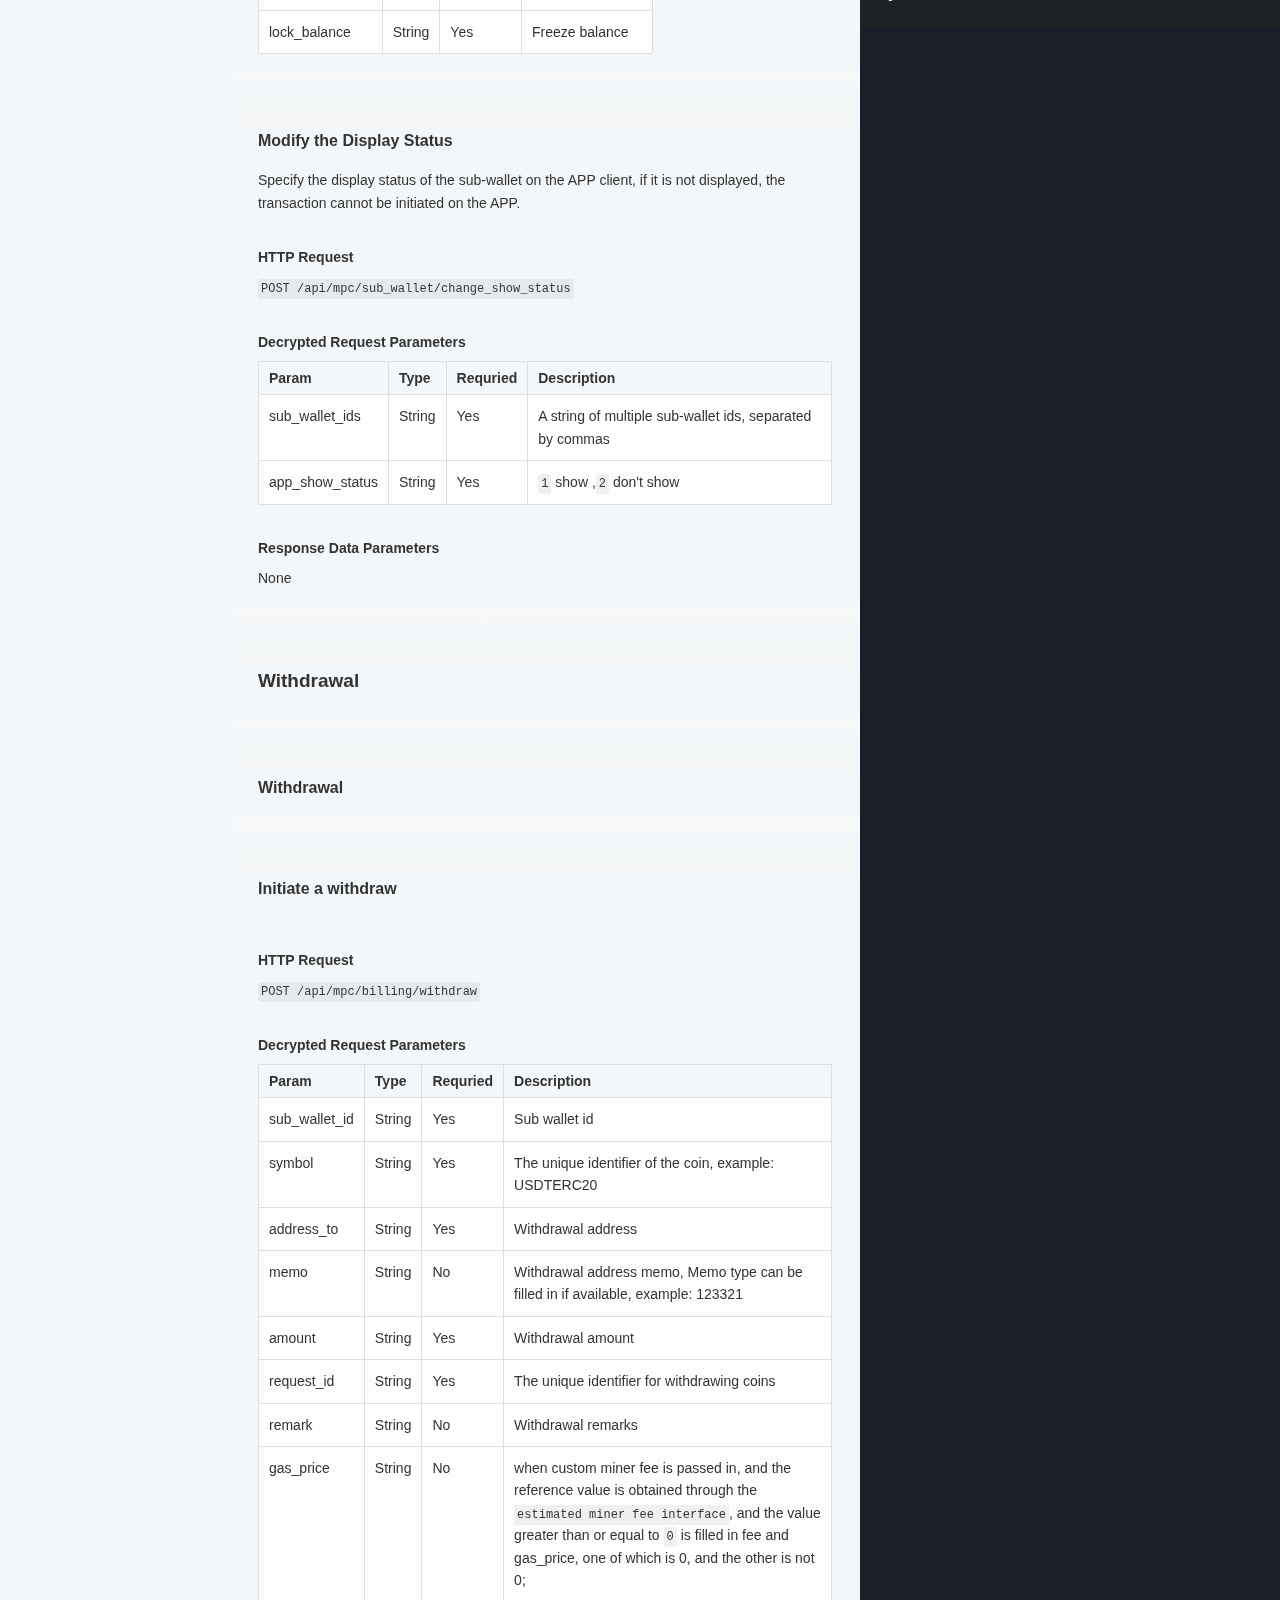
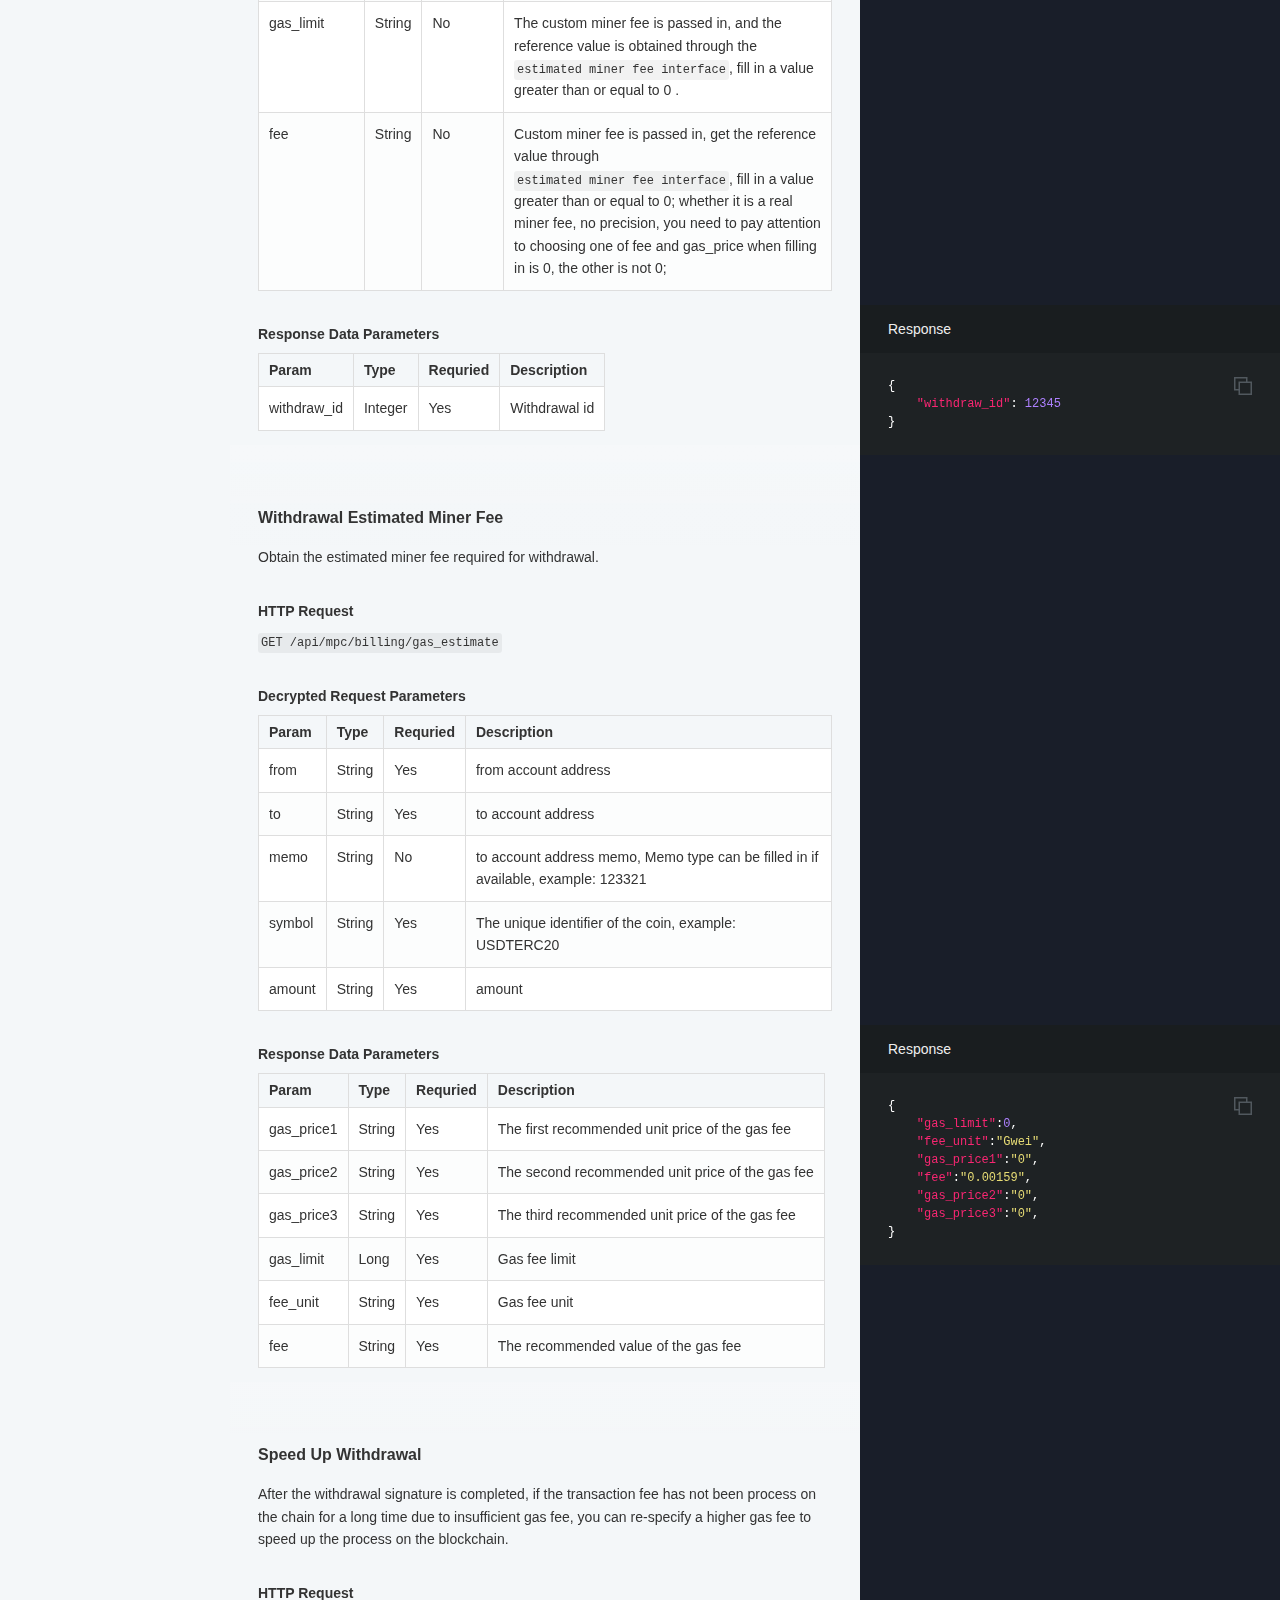
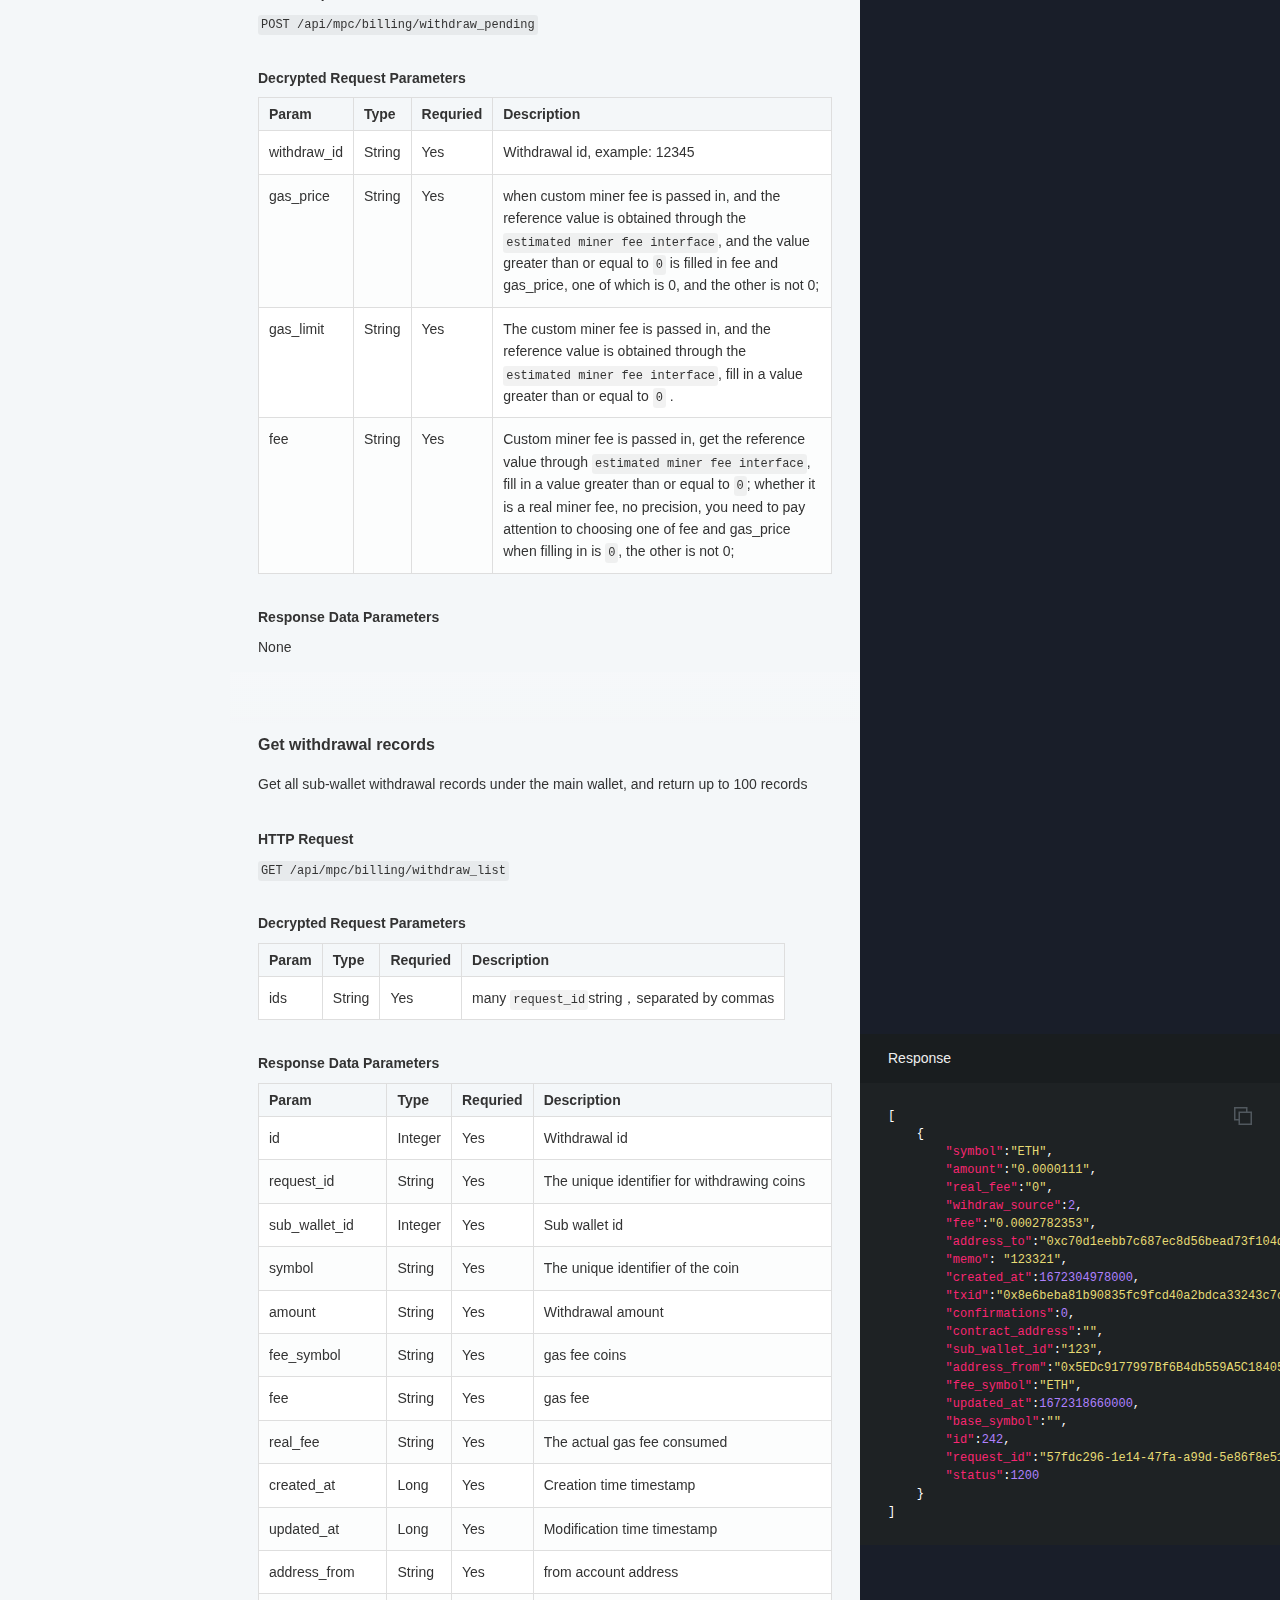
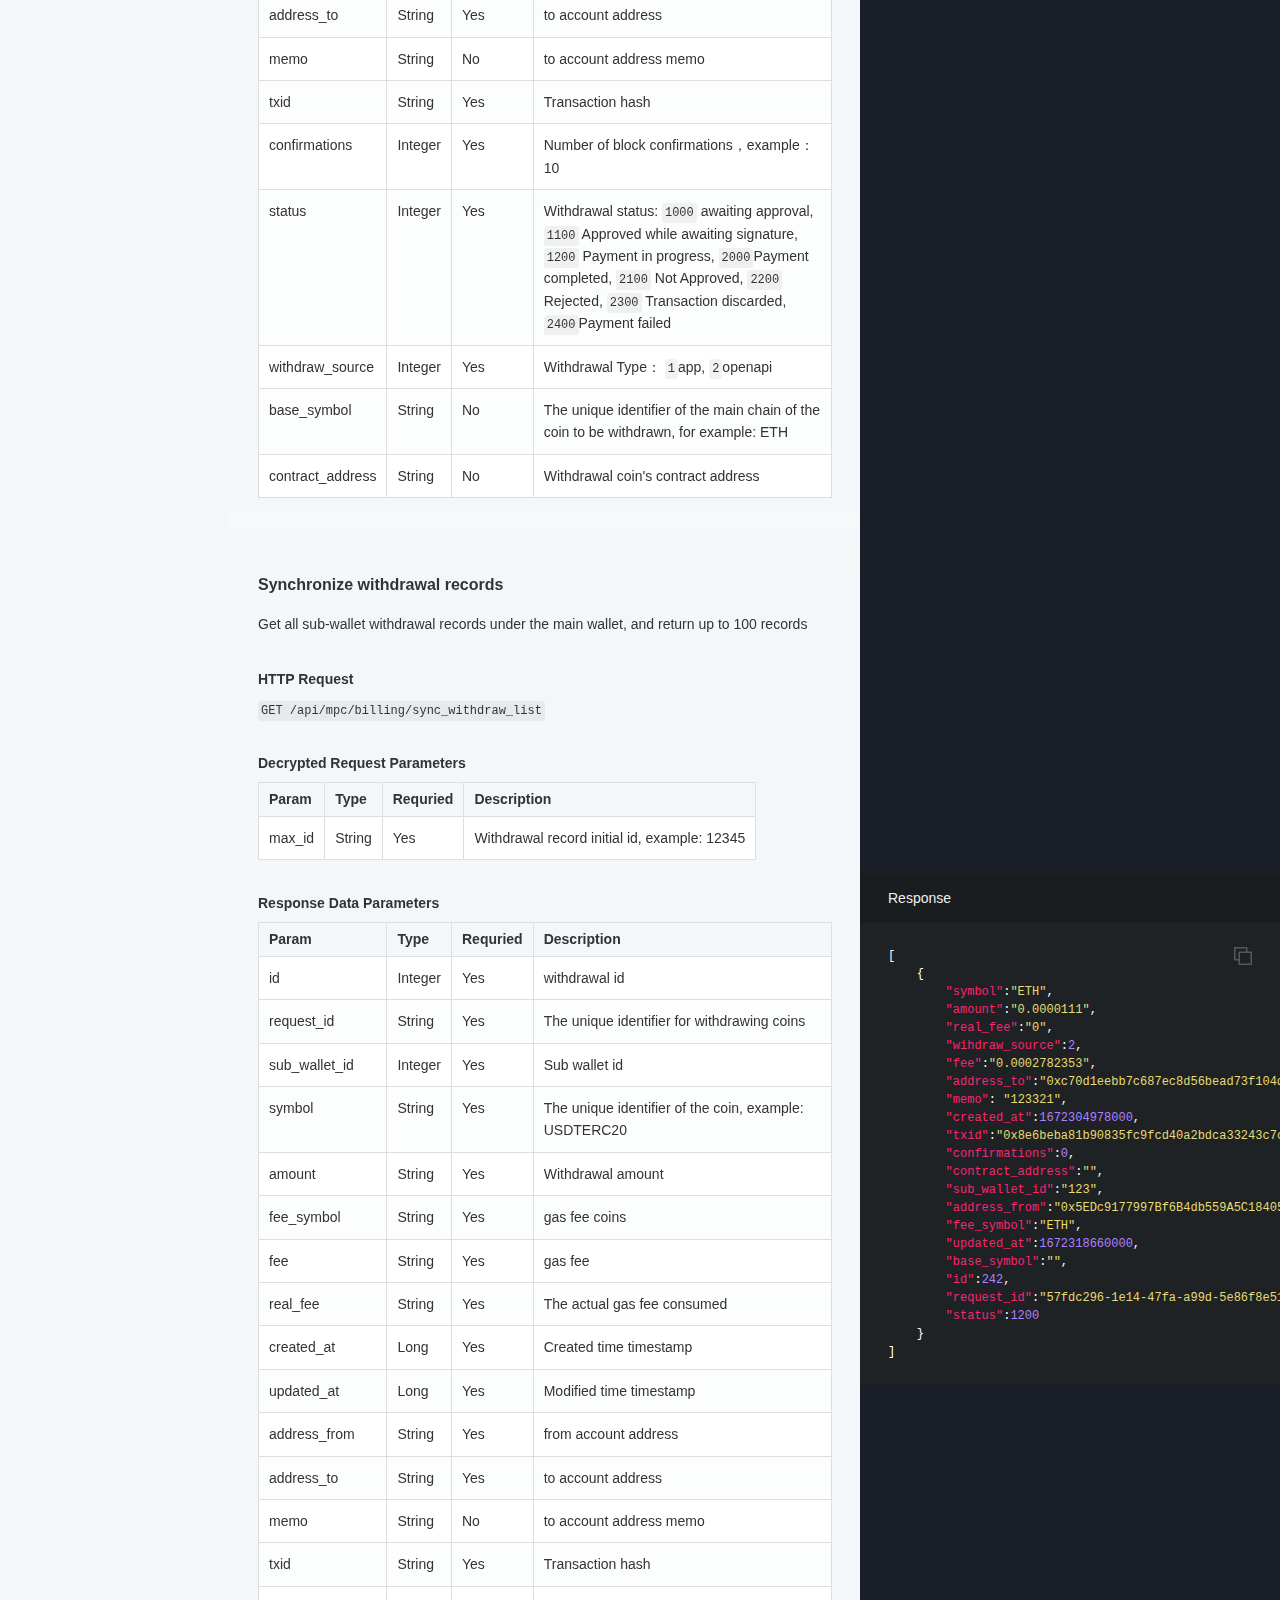
==== commit 6a04d0c4: "deploy: 7dafa15502b5c610360834b5cf5f1a82099990f1" ====
--- a/API-MPC/en/index.html
+++ b/API-MPC/en/index.html
@@ -363,6 +363,9 @@
                       </ul>
                   </li>
               </ul>
+          </li>
+          <li>
+            <a href="#sdk" class="toc-h1 toc-link" data-title="SDK">SDK</a>
           </li>
           <li>
             <a href="#api-list" class="toc-h1 toc-link" data-title="API list">API list</a>
@@ -477,10 +480,7 @@
               </ul>
           </li>
           <li>
-            <a href="#error-code-list" class="toc-h1 toc-link" data-title="Error Code List">Error Code List</a>
-          </li>
-          <li>
-            <a href="#sdk" class="toc-h1 toc-link" data-title="SDK">SDK</a>
+            <a href="#error-code" class="toc-h1 toc-link" data-title="Error Code">Error Code</a>
           </li>
       </ul>
     </div>
@@ -620,6 +620,12 @@
 <td>RSA</td>
 </tr>
 </tbody></table>
+<h1 id='sdk'>SDK</h1>
+<p>To meet the diverse business needs of customers, <strong>ChainUp MPC Wallet</strong> supports two docking methods: SDK and API;</p>
+<h4 id='sdk-support-for-java-and-php'><strong>SDK</strong>：Support for Java and PHP</h4>
+<p>The Java SDK address：<a href="https://github.com/HiCoinCom/java-sdk">https://github.com/HiCoinCom/java-sdk</a></p>
+
+<p>The PHP SDK address：<a href="https://github.com/HiCoinCom/php-sdk">https://github.com/HiCoinCom/php-sdk</a></p>
 <h1 id='api-list'>API list</h1><h2 id='overview'>Overview</h2>
 <blockquote>
 <p>Request Example</p>
@@ -2208,7 +2214,7 @@
 </tbody></table>
 <h4 id='common-response-for-callback'>Common Response for Callback</h4>
 <p>Return string: <code>SUCCESS</code> means SUCCESS, <code>FAILURE</code> means FAILURE</p>
-<h1 id='error-code-list'>Error Code List</h1>
+<h1 id='error-code'>Error Code</h1>
 <table><thead>
 <tr>
 <th>code</th>
@@ -2316,16 +2322,6 @@
 <td>cannot transfer money to itself</td>
 </tr>
 </tbody></table>
-<h1 id='sdk'>SDK</h1>
-<p>To meet the diverse business needs of customers, <strong>ChainUp MPC Wallet</strong> supports two docking methods: SDK and API;</p>
-
-<p><strong>SDK</strong>：Support for Java and PHP</p>
-
-<p>The Java SDK addres：<a href="https://github.com/HiCoinCom/java-sdk">https://github.com/HiCoinCom/java-sdk</a></p>
-
-<p>The PHP SDK address：<a href="https://github.com/HiCoinCom/php-sdk">https://github.com/HiCoinCom/php-sdk</a></p>
-
-<p><strong>API</strong>：Please see the documentation</p>
 
       </div>
       <div class="dark-box">
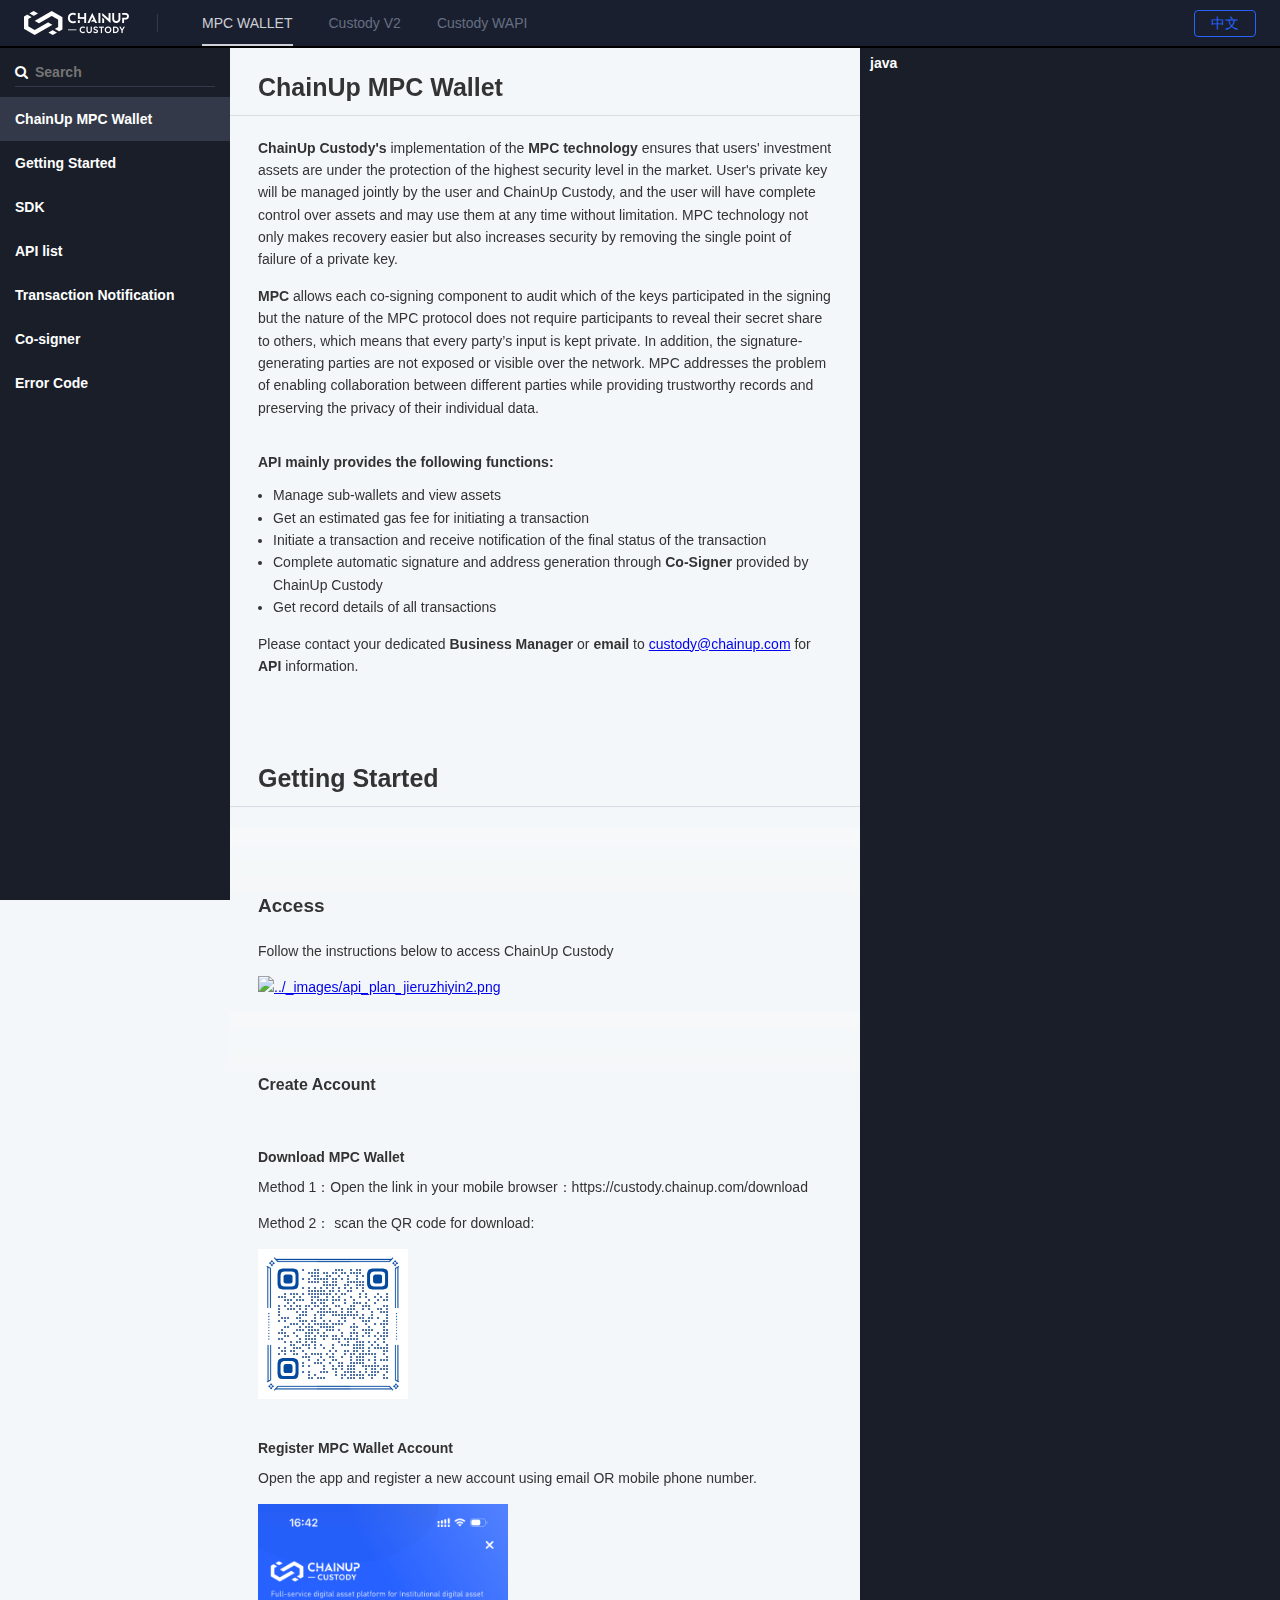
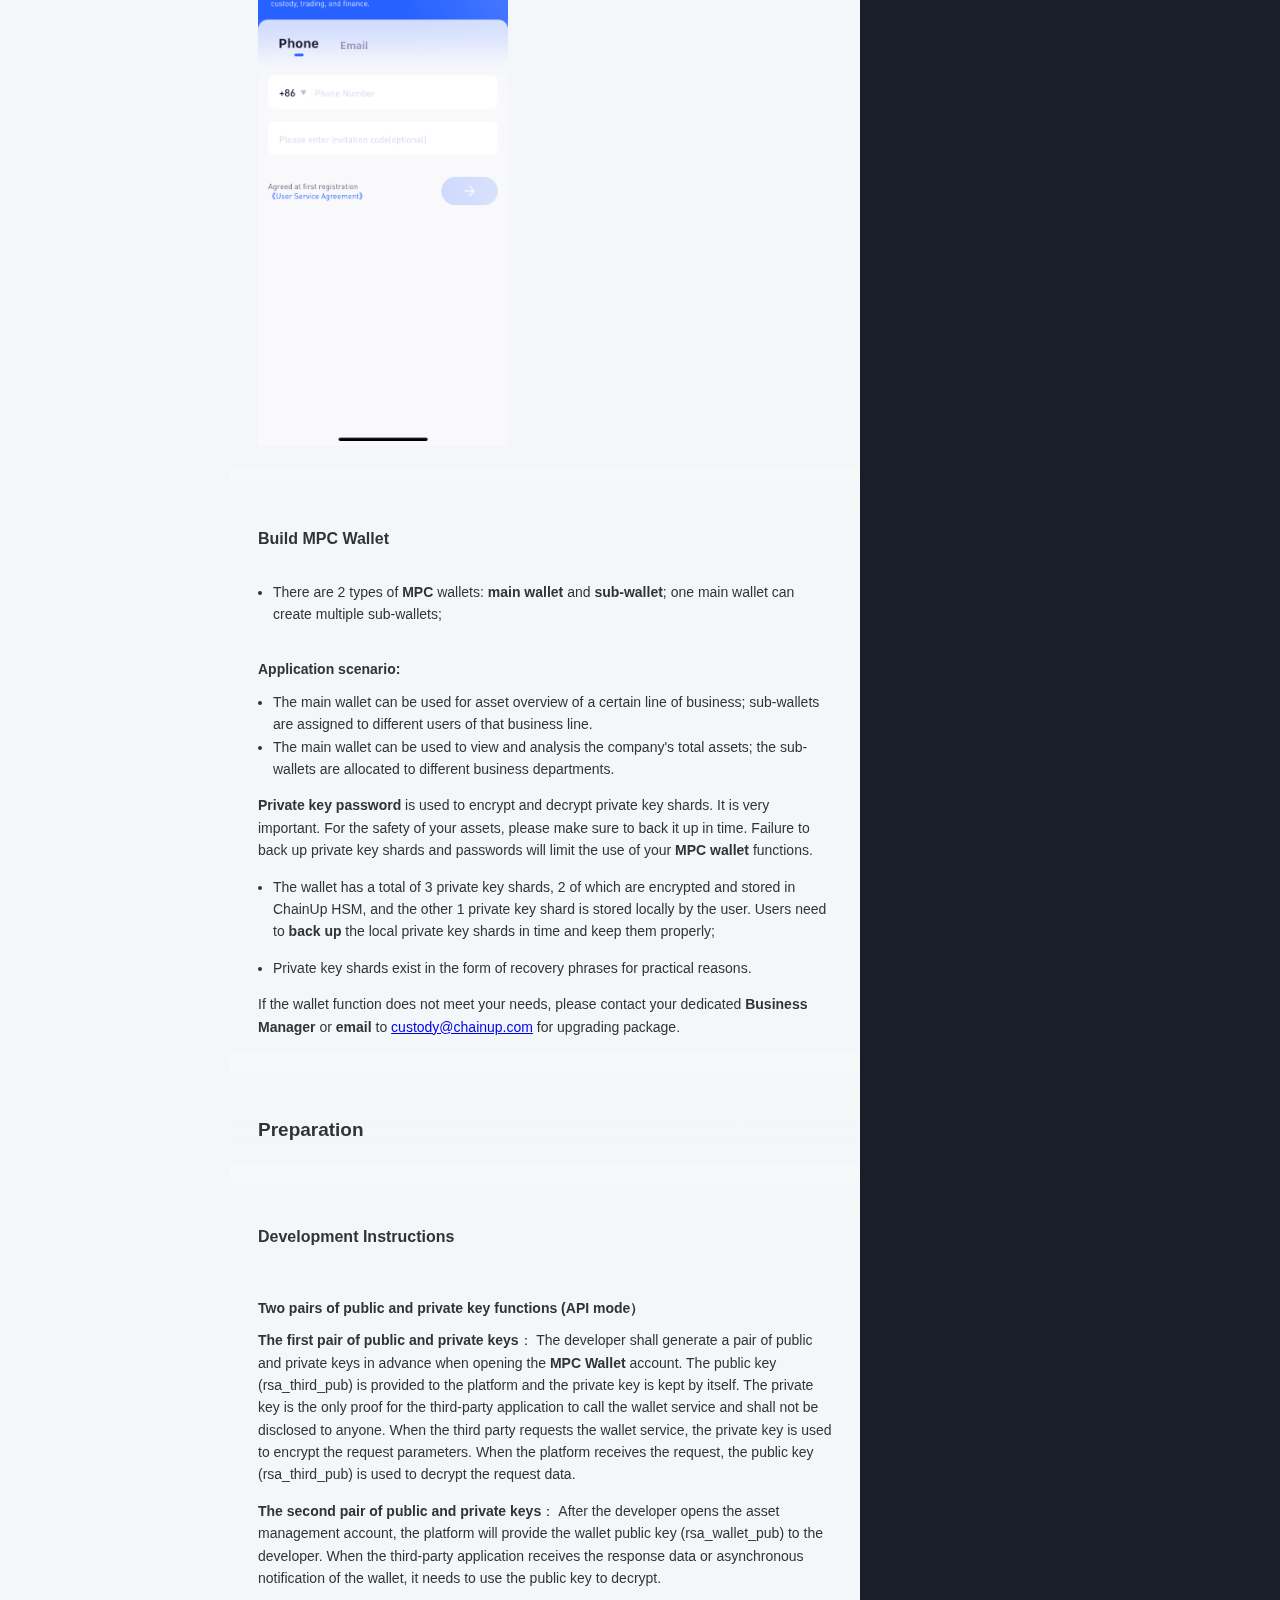
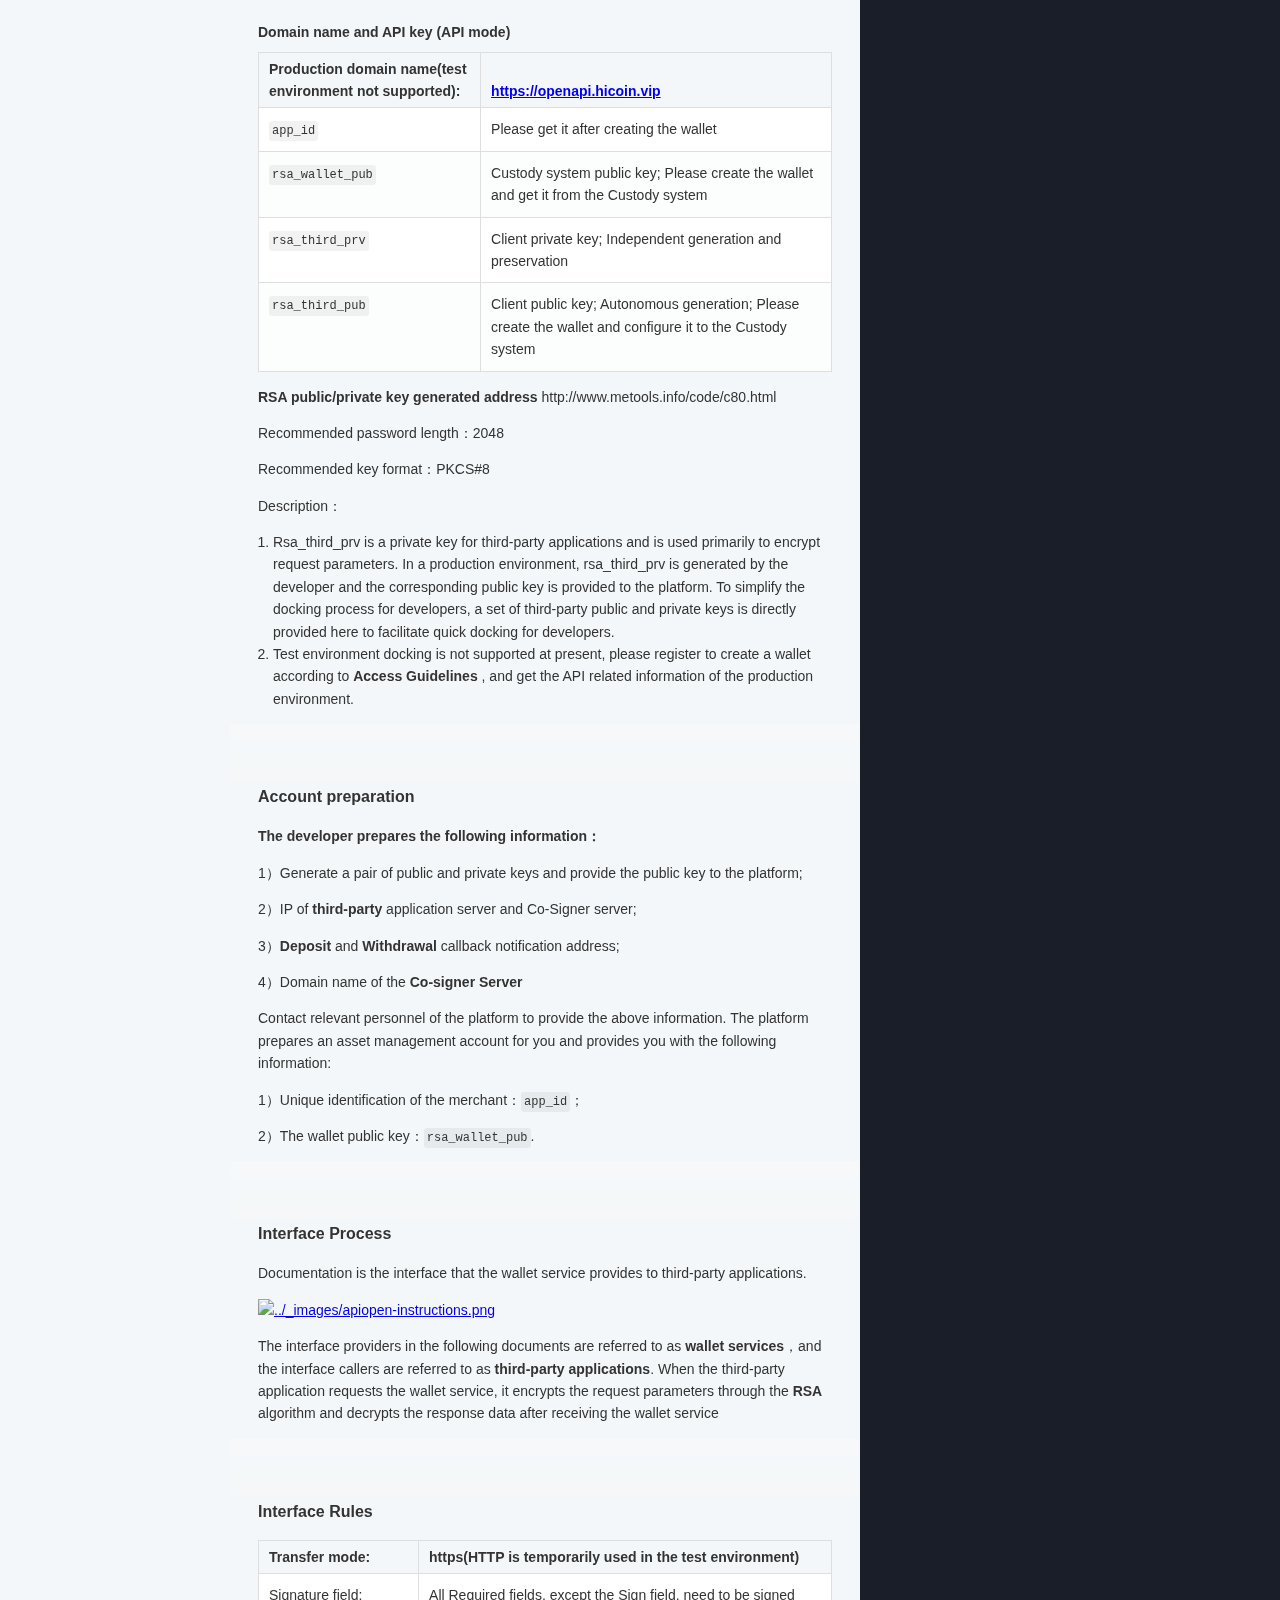
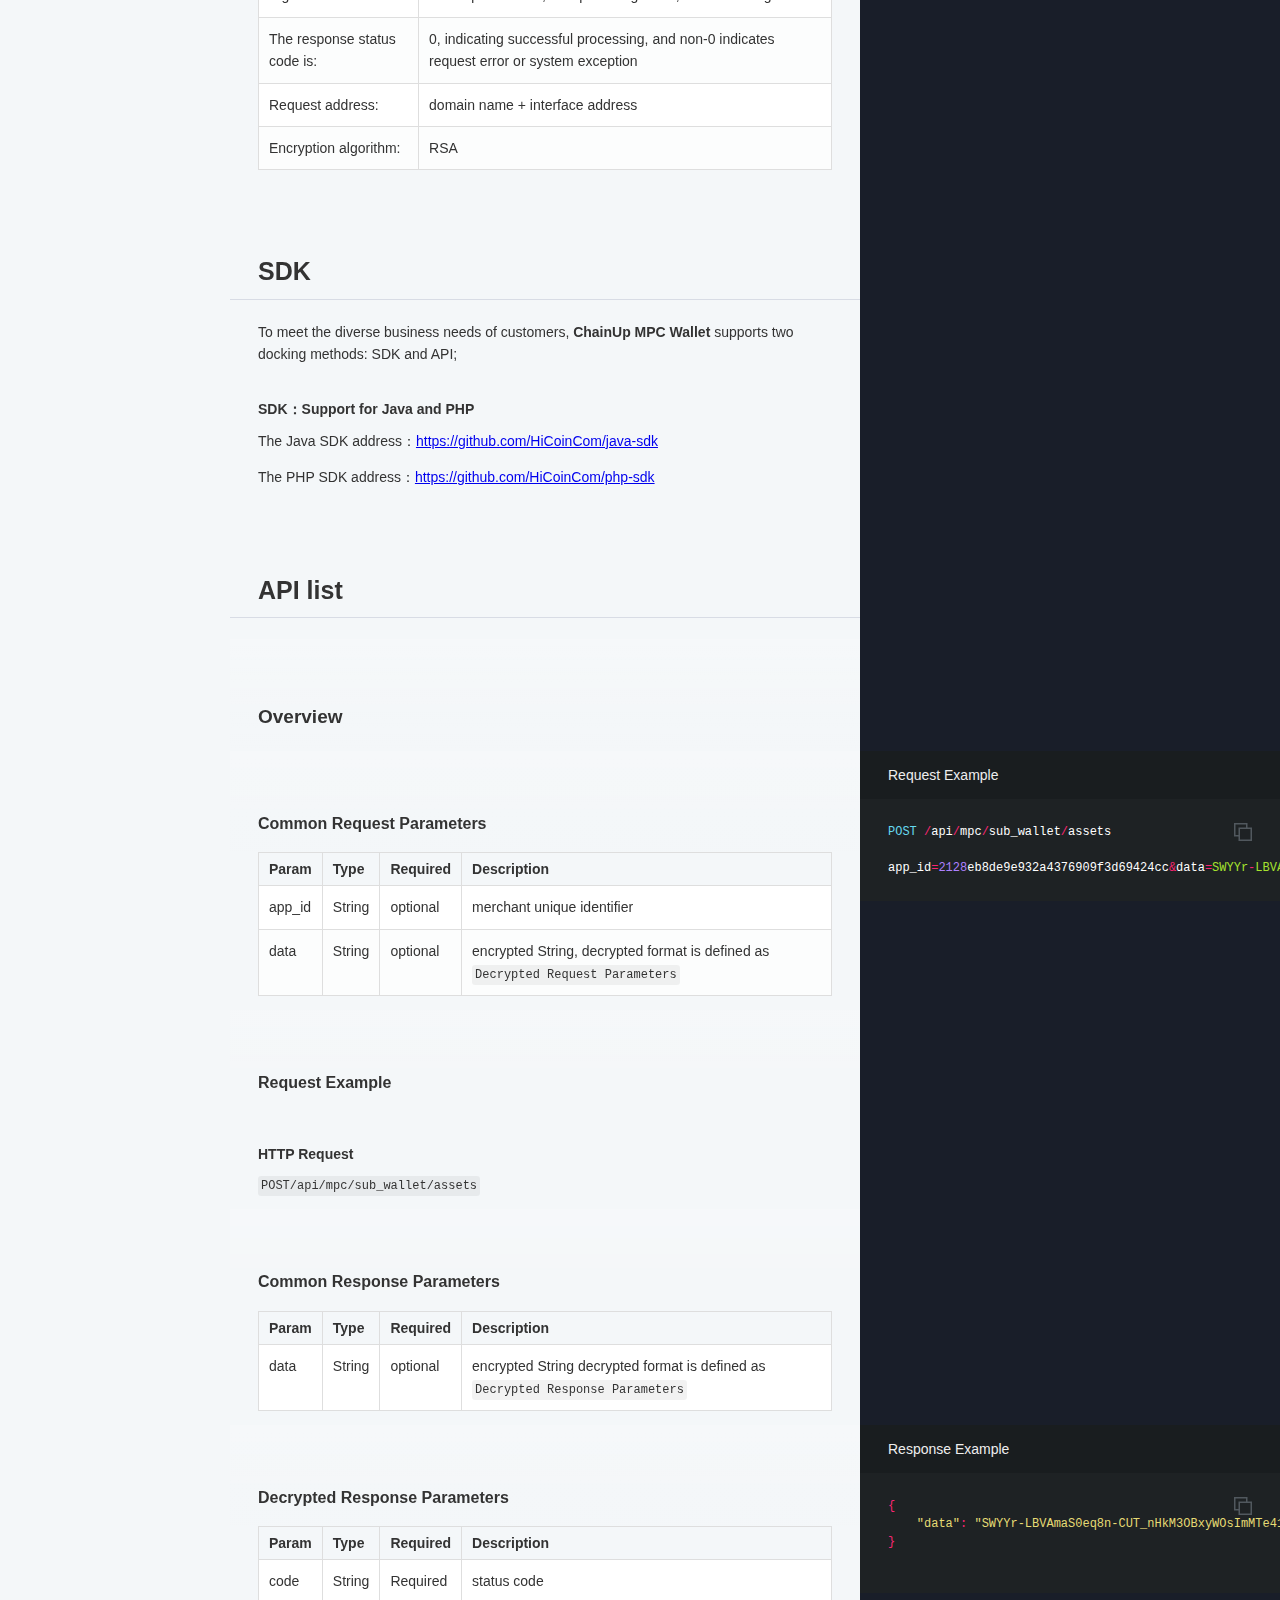
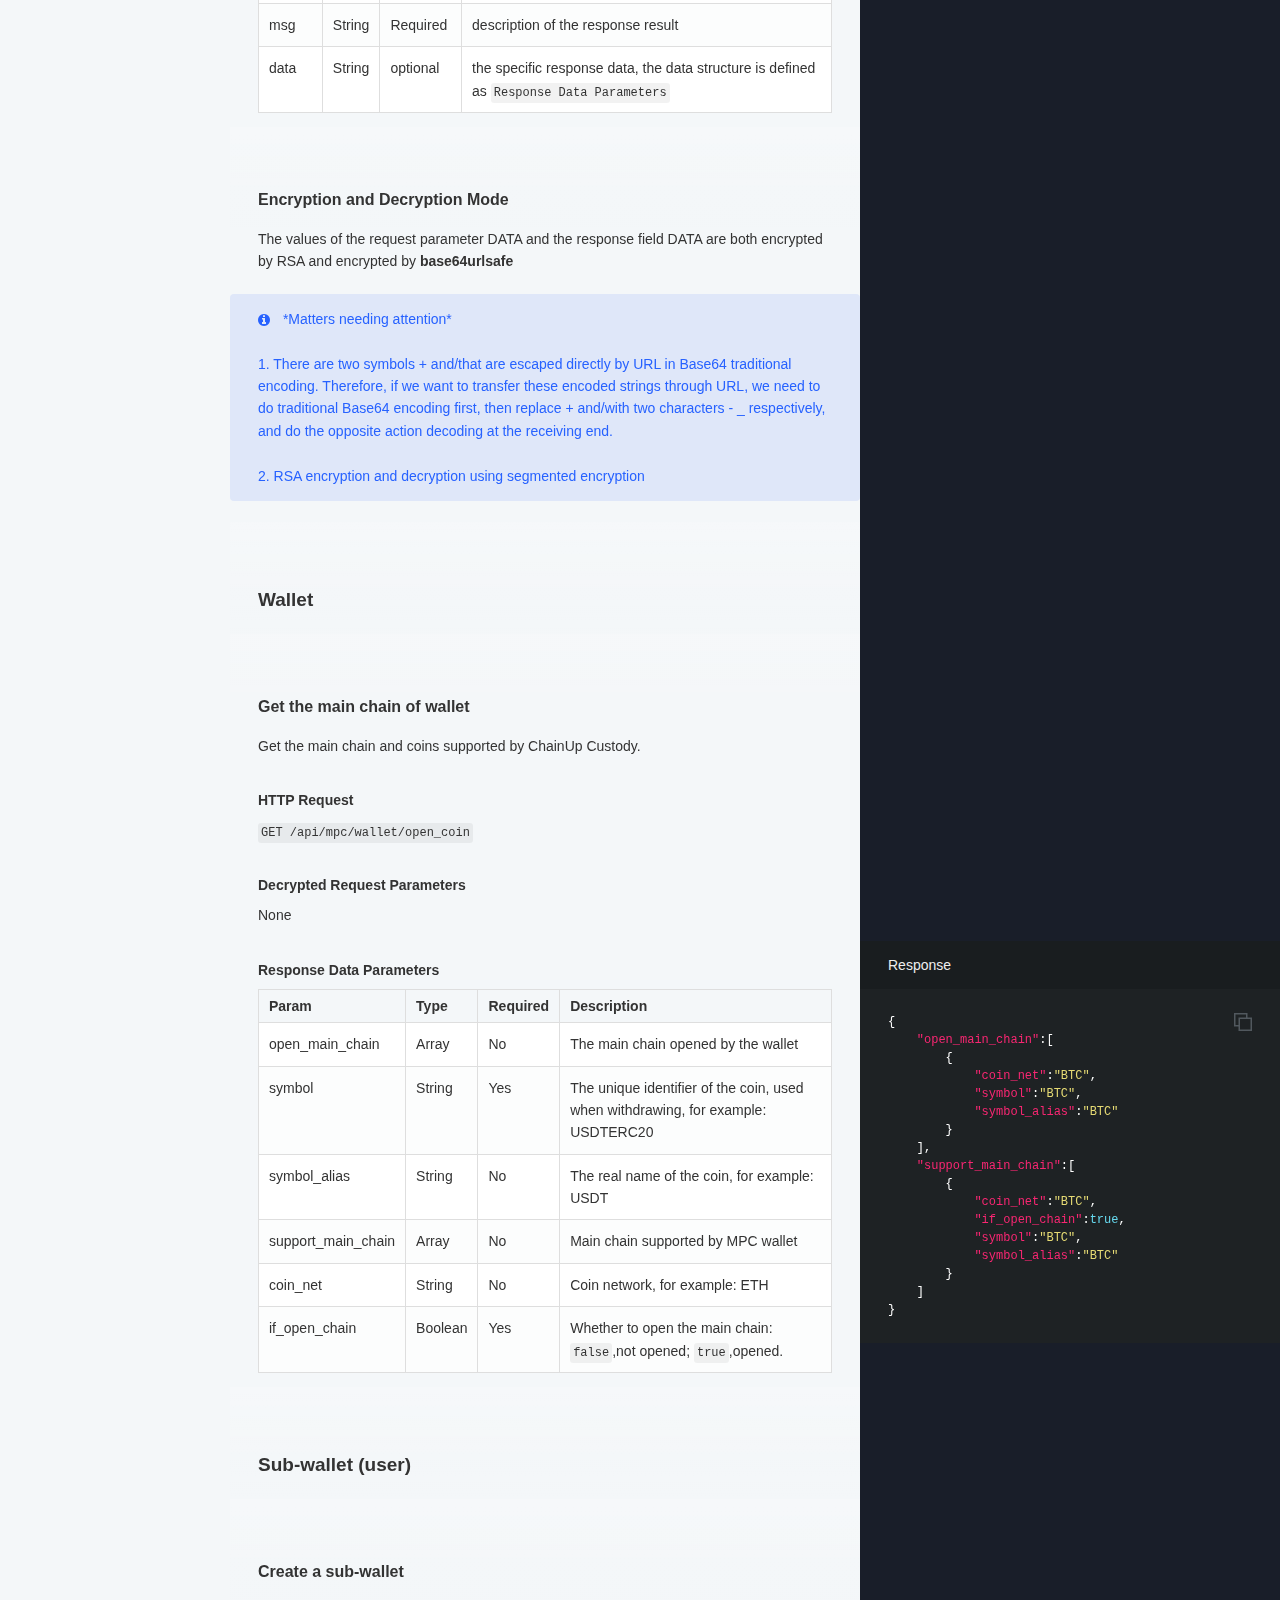
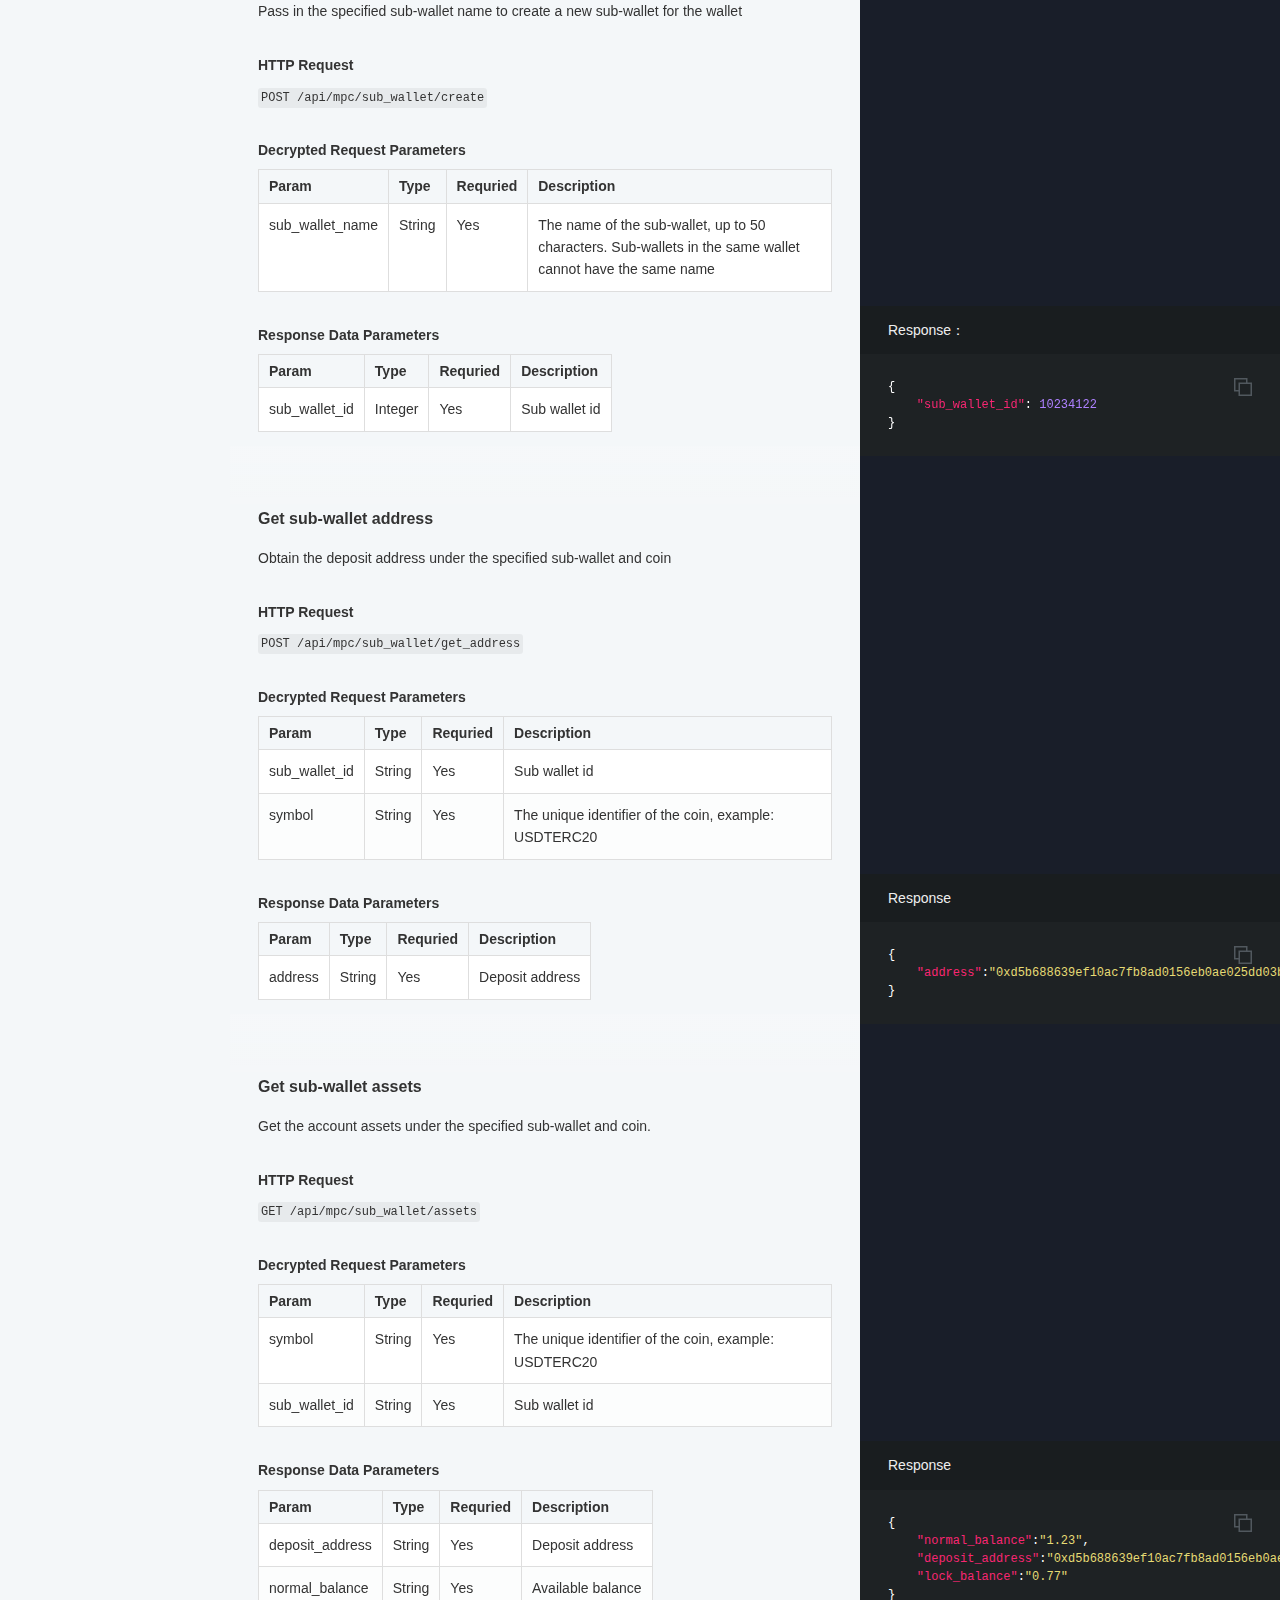
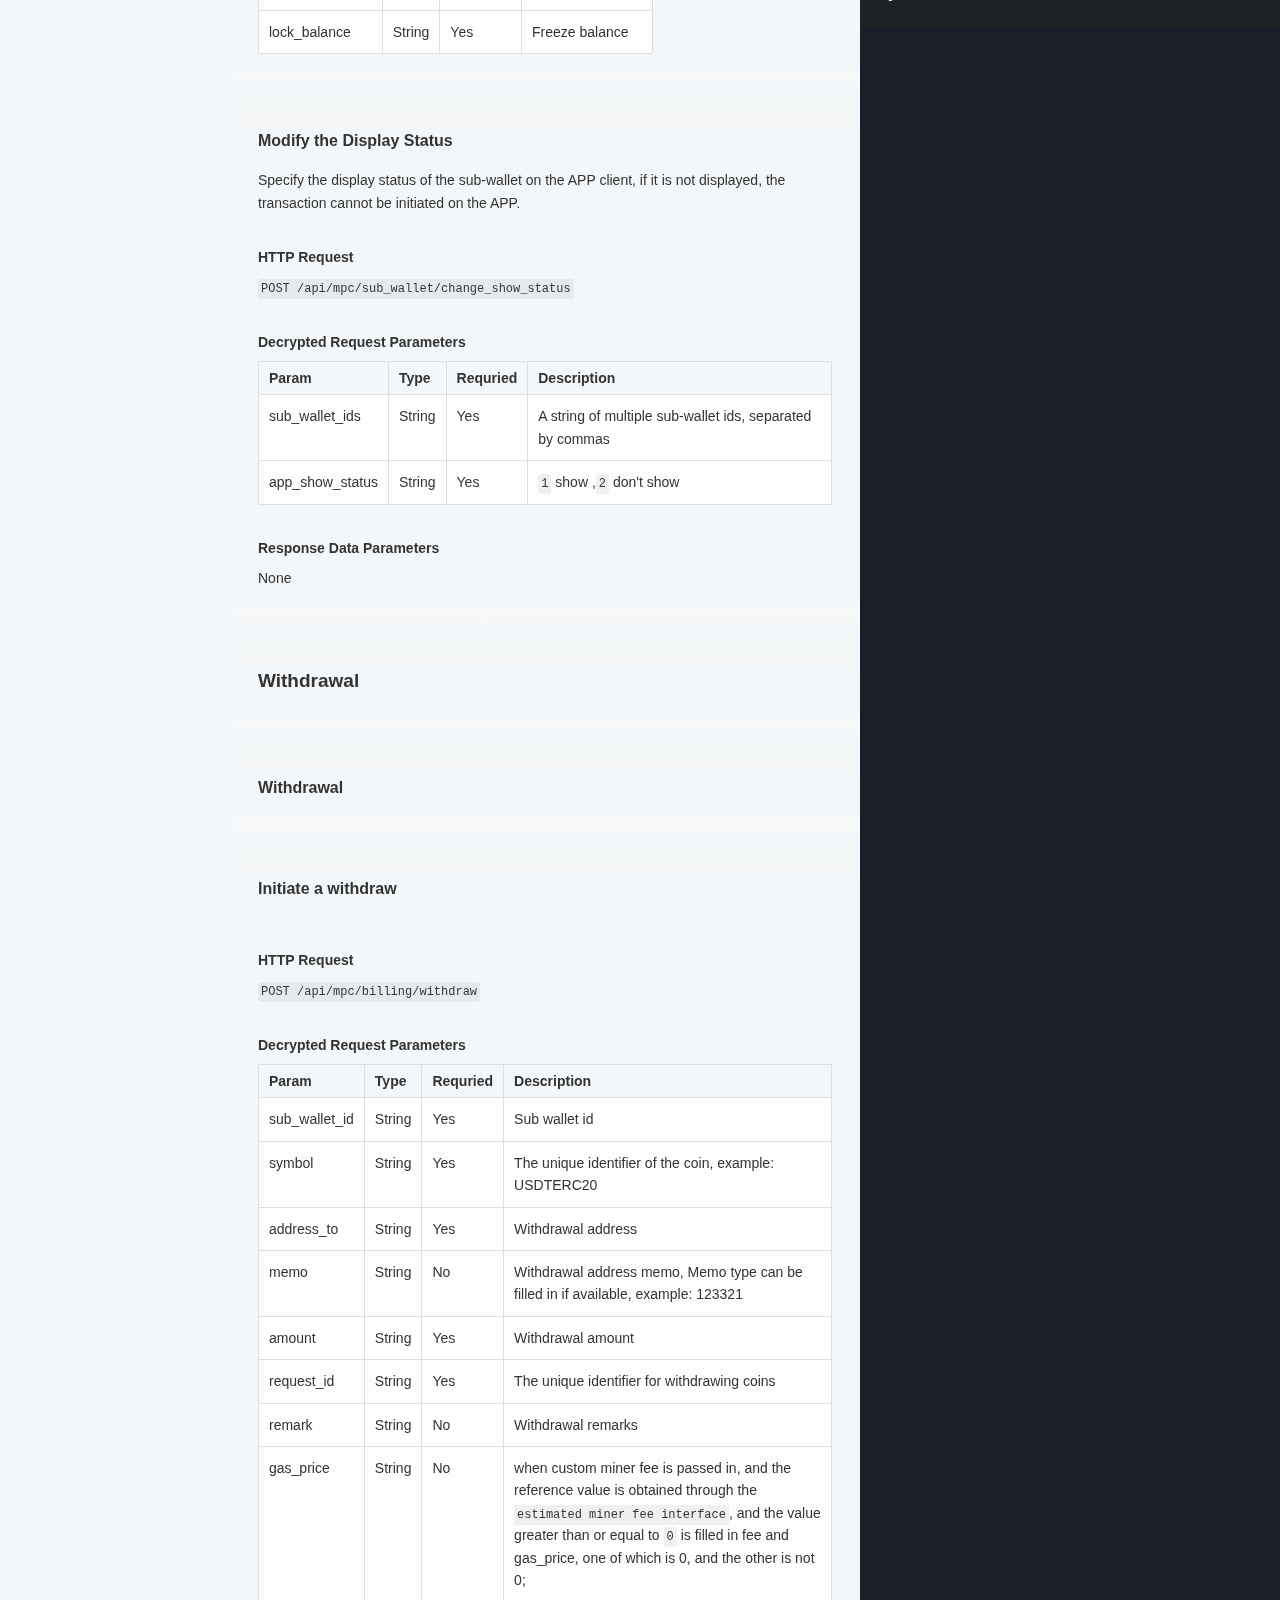
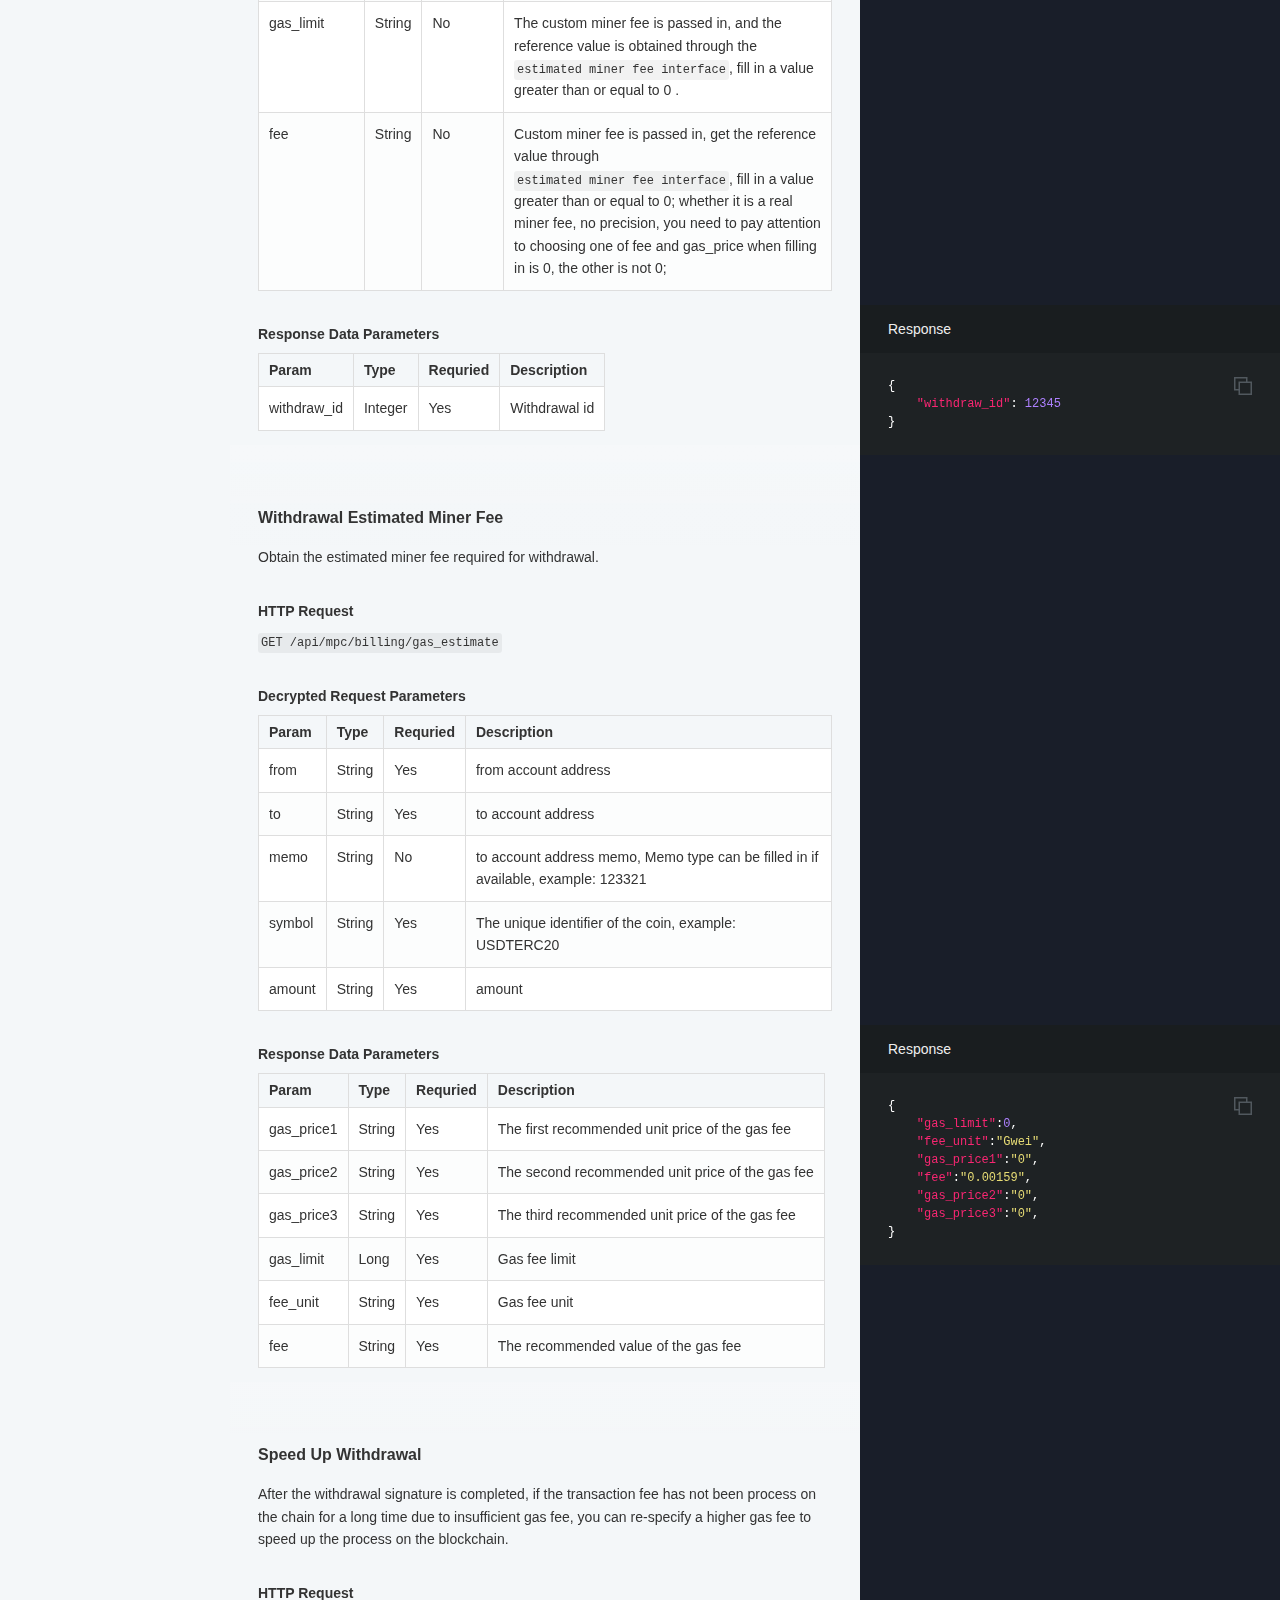
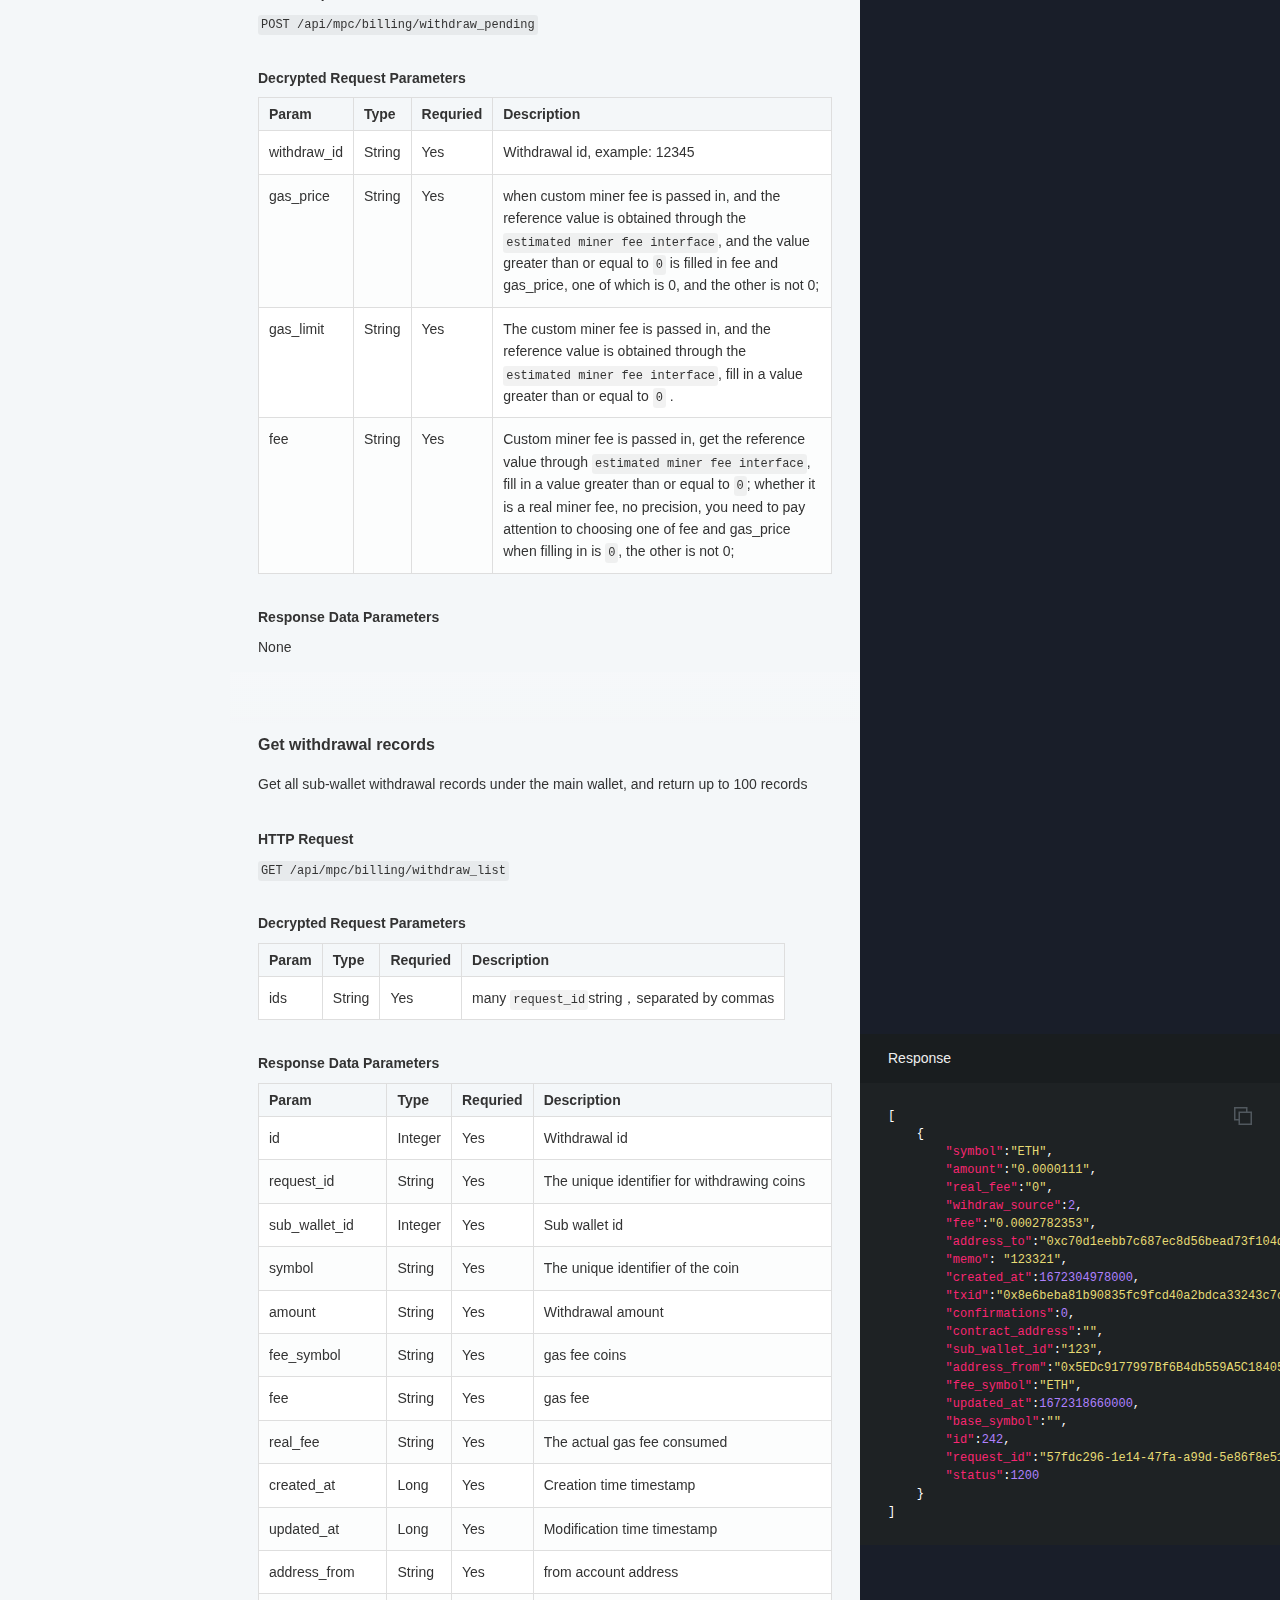
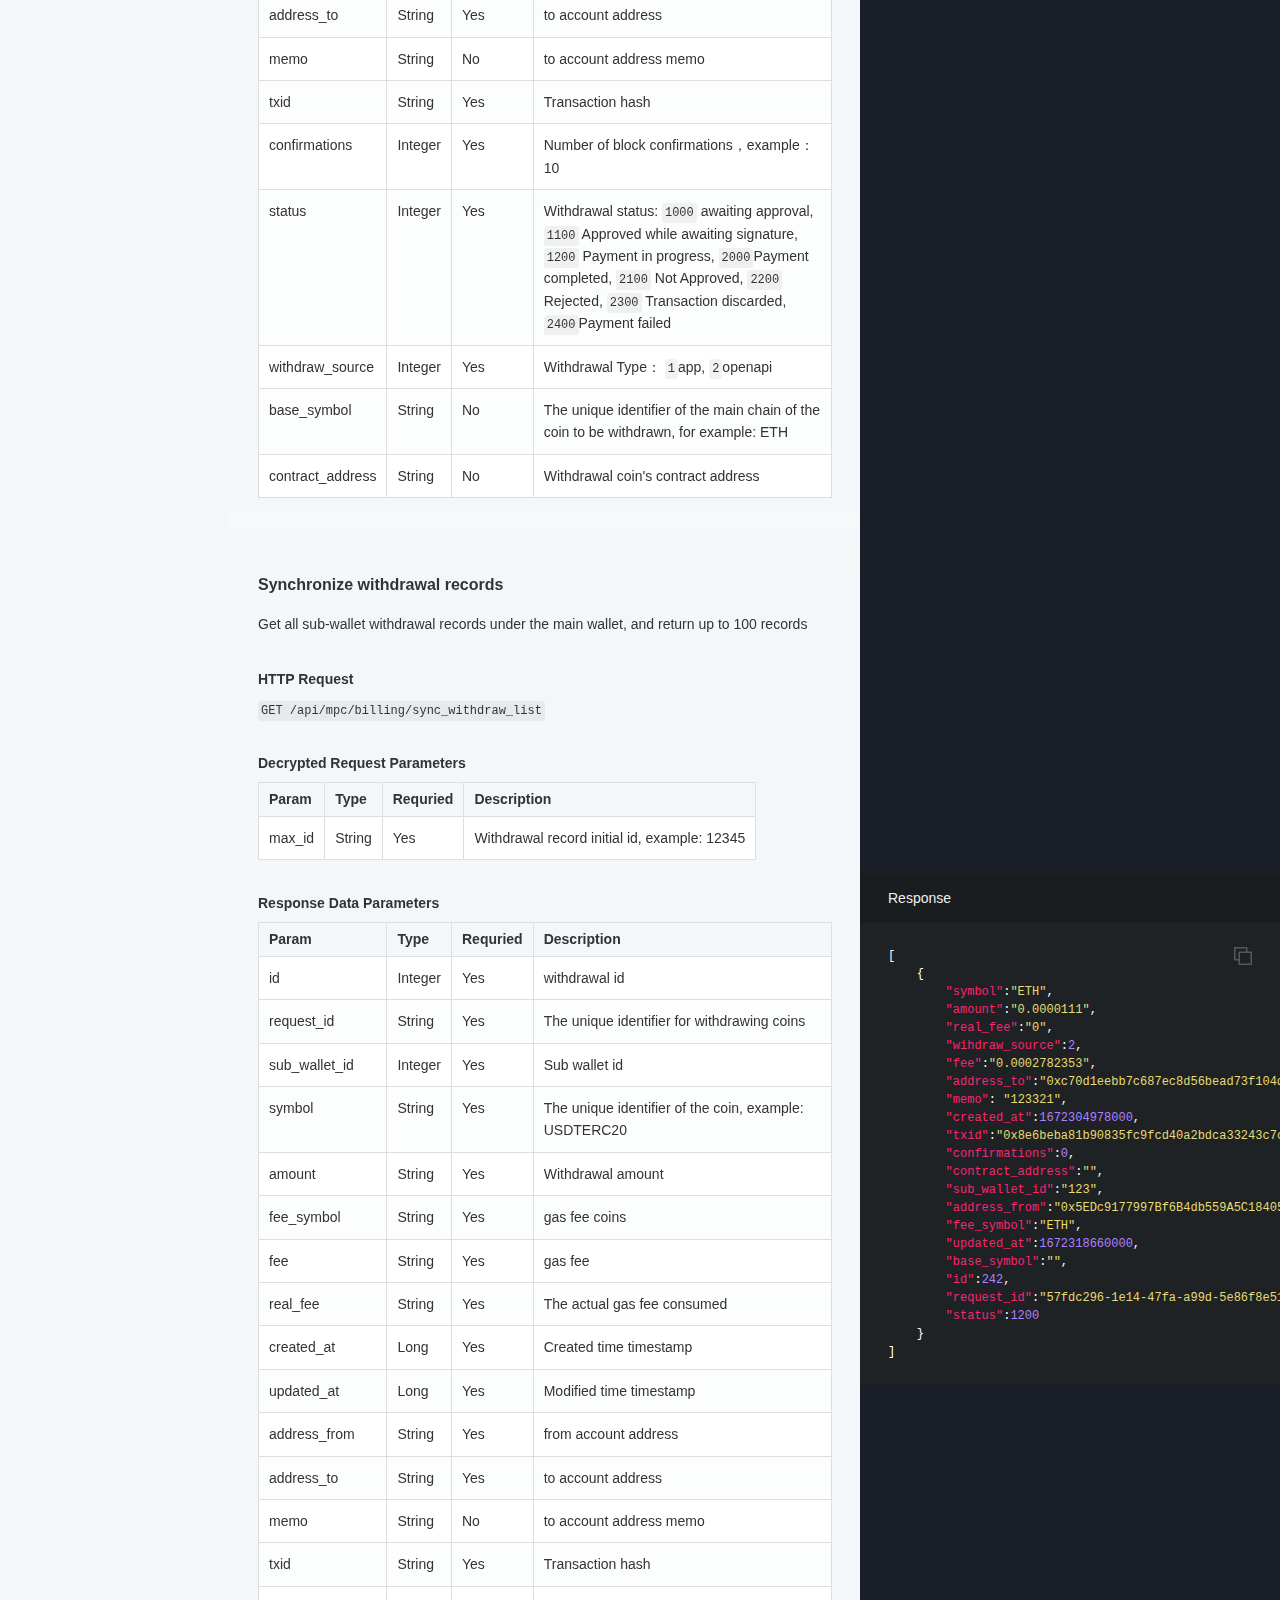
==== commit c9ffc90f: "deploy: ed50ad7a6f2166b65b3de023a4dc4300c45a31e3" ====
--- a/API-MPC/en/index.html
+++ b/API-MPC/en/index.html
@@ -300,15 +300,15 @@
             <div class="header-nav-h5">
                 API-MPC
                 <ul class="header-nav-list-h5">
-                        <li class="header-nav__item active"><a href="/API-MPC/en/index.html">API-MPC</a></li>
-                        <li class="header-nav__item"><a href="/API-WaaS-V2/en/index.html">API-WaaS-V2</a></li>
-                        <li class="header-nav__item"><a href="/API-WAPI/en/index.html">API-WAPI</a></li>
+                        <li class="header-nav__item active"><a href="/API-MPC/en/index.html">MPC WALLET</a></li>
+                        <li class="header-nav__item"><a href="/API-WaaS-V2/en/index.html">Custody V2</a></li>
+                        <li class="header-nav__item"><a href="/API-WAPI/en/index.html">Custody WAPI</a></li>
                 </ul>
             </div>
             <ul class="header-nav">
-                    <li class="header-nav__item active"><a href="/API-MPC/en/index.html">API-MPC</a></li>
-                    <li class="header-nav__item"><a href="/API-WaaS-V2/en/index.html">API-WaaS-V2</a></li>
-                    <li class="header-nav__item"><a href="/API-WAPI/en/index.html">API-WAPI</a></li>
+                    <li class="header-nav__item active"><a href="/API-MPC/en/index.html">MPC WALLET</a></li>
+                    <li class="header-nav__item"><a href="/API-WaaS-V2/en/index.html">Custody V2</a></li>
+                    <li class="header-nav__item"><a href="/API-WAPI/en/index.html">Custody WAPI</a></li>
             </ul>
         </div>
         <a class="switch-language" href="/API-MPC/zh/index.html">中文</a>
@@ -329,7 +329,7 @@
         <ul class="search-results"></ul>
       <ul id="toc" class="toc-list-h1">
           <li>
-            <a href="#introduction" class="toc-h1 toc-link" data-title="Introduction">Introduction</a>
+            <a href="#chainup-mpc-wallet" class="toc-h1 toc-link" data-title="ChainUp MPC Wallet">ChainUp MPC Wallet</a>
           </li>
           <li>
             <a href="#getting-started" class="toc-h1 toc-link" data-title="Getting Started">Getting Started</a>
@@ -487,7 +487,7 @@
     <div class="page-wrapper">
       <div class="dark-box"></div>
       <div class="content">
-        <h1 id='introduction'>Introduction</h1>
+        <h1 id='chainup-mpc-wallet'>ChainUp MPC Wallet</h1>
 <p><strong>ChainUp Custody&#39;s</strong> implementation of the <strong>MPC technology</strong> ensures that users&#39; investment assets are under the protection of the highest security level in the market. User&#39;s private key will be managed jointly by the user and ChainUp Custody, and the user will have complete control over assets and may use them at any time without limitation. MPC technology not only makes recovery easier but also increases security by removing the single point of failure of a private key.</p>
 
 <p><strong>MPC</strong> allows each co-signing component to audit which of the keys participated in the signing but the nature of the MPC protocol does not require participants to reveal their secret share to others, which means that every party’s input is kept private. In addition, the signature-generating parties are not exposed or visible over the network. MPC addresses the problem of enabling collaboration between different parties while providing trustworthy records and preserving the privacy of their individual data.</p>
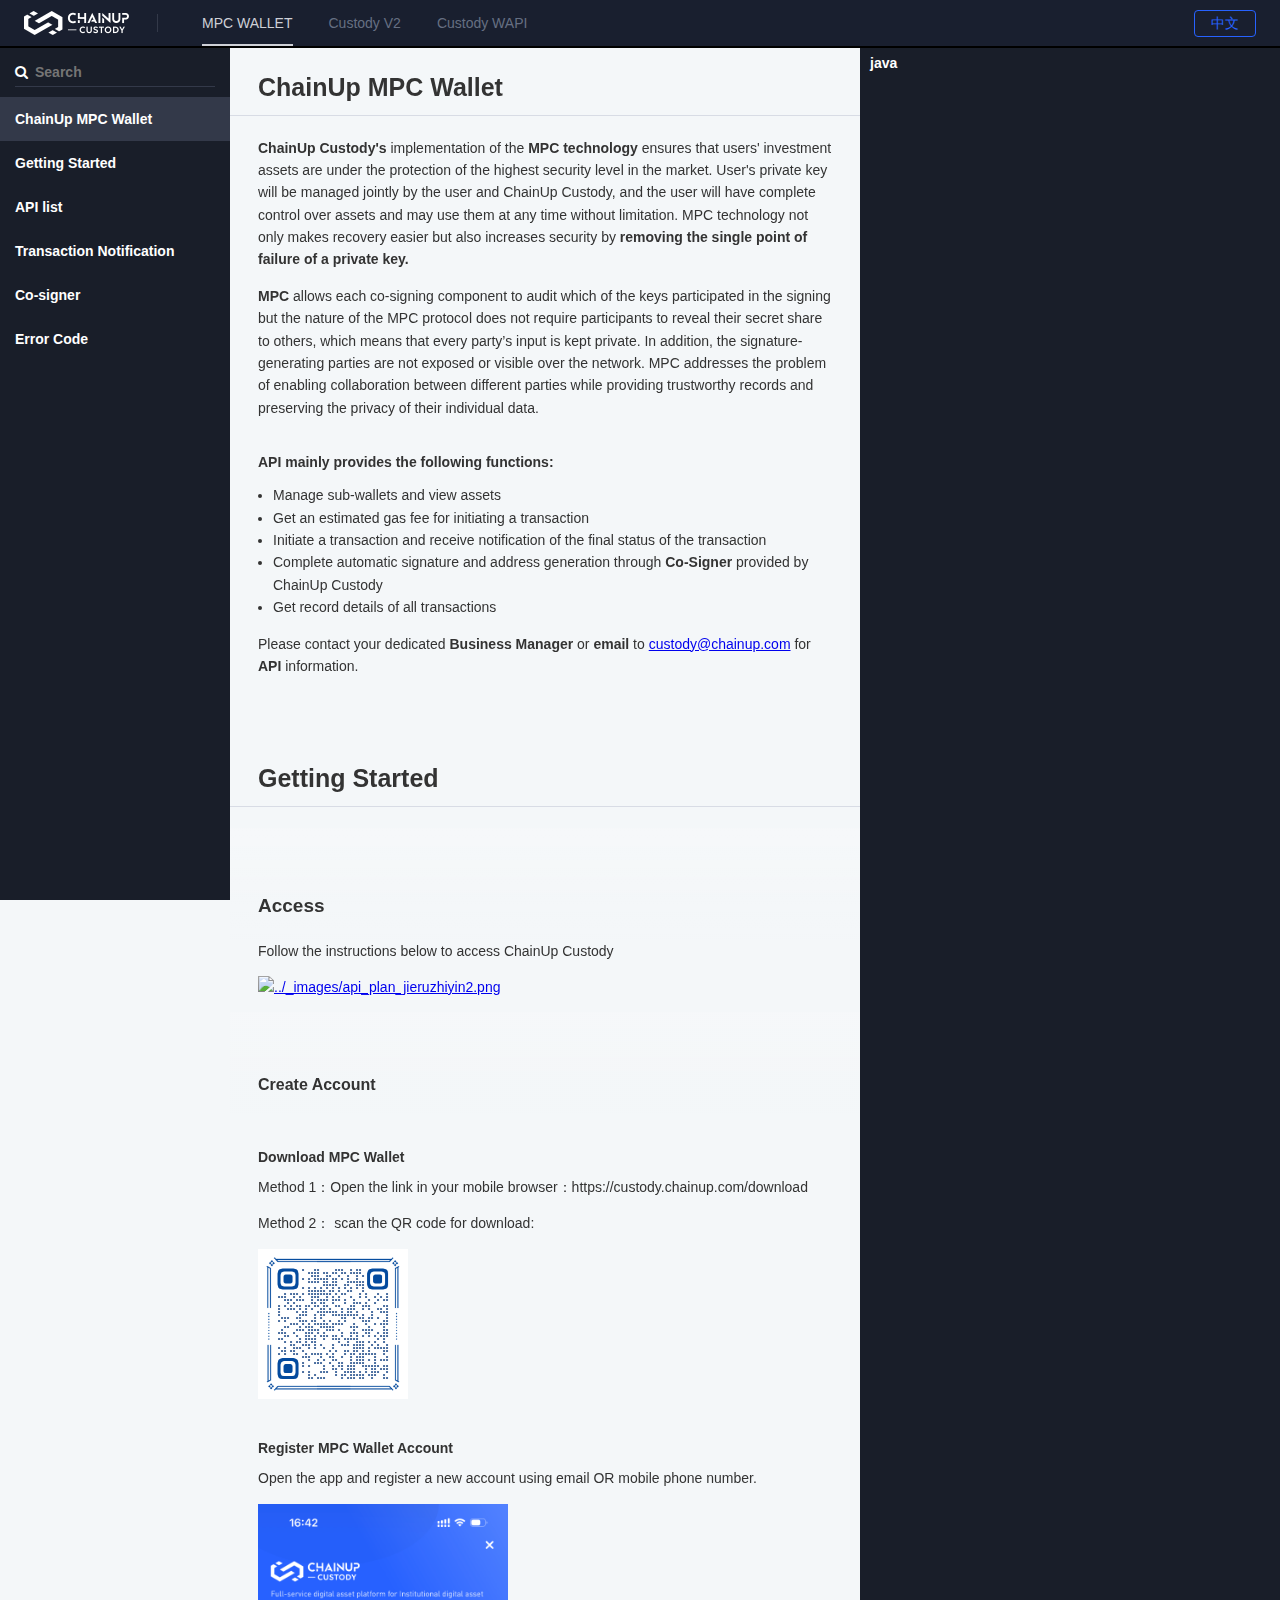
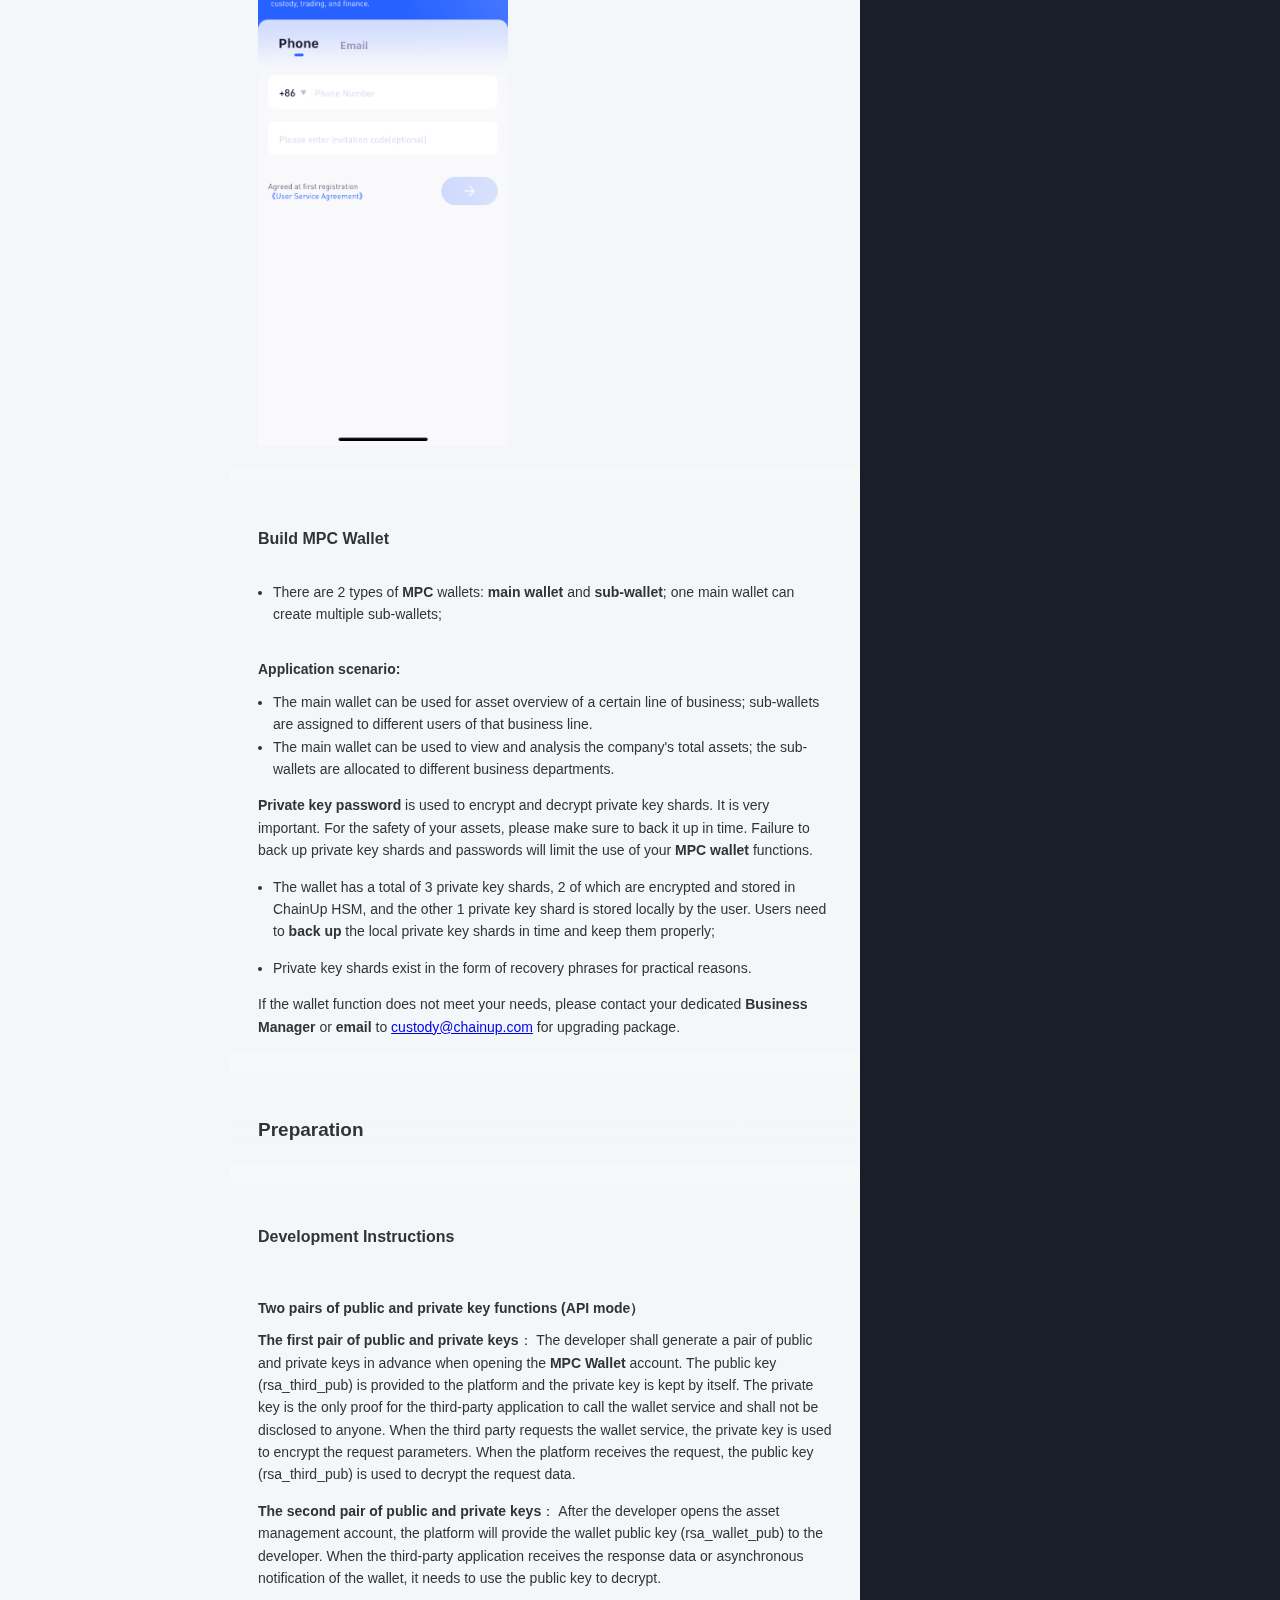
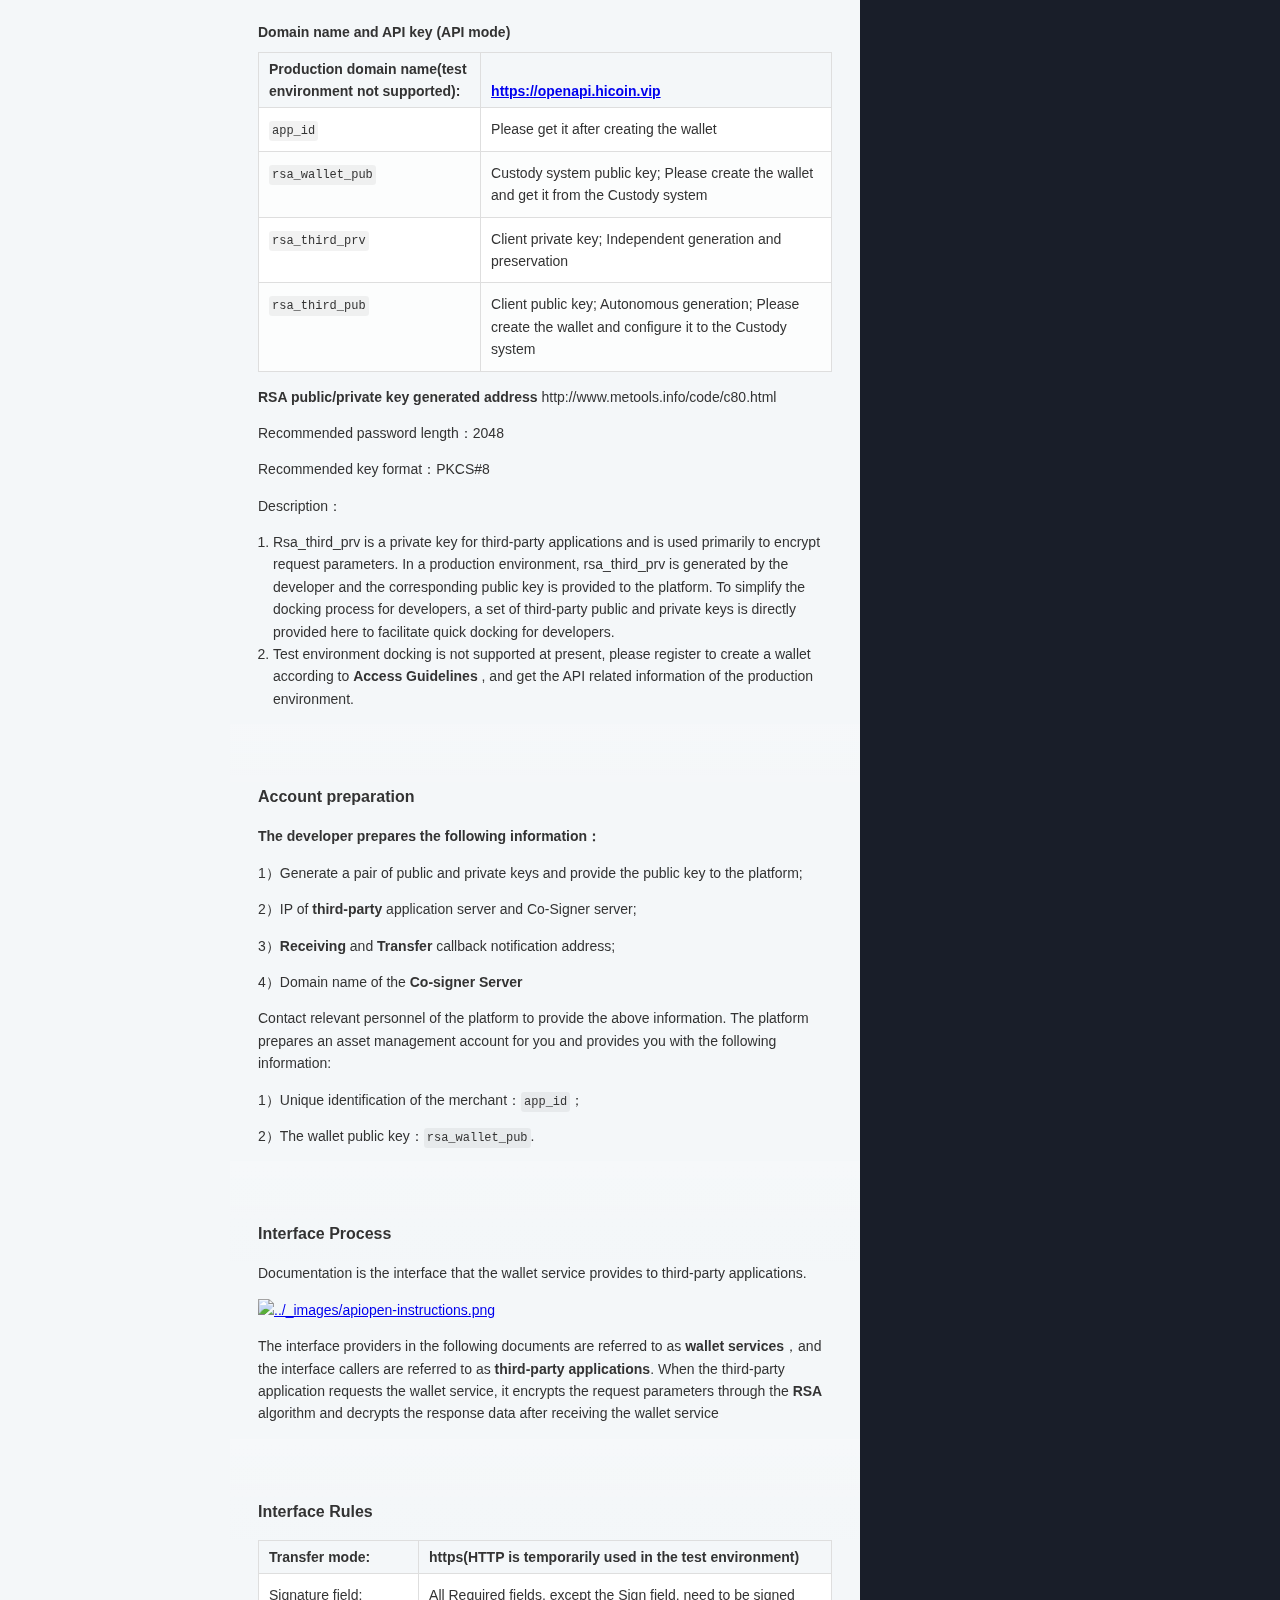
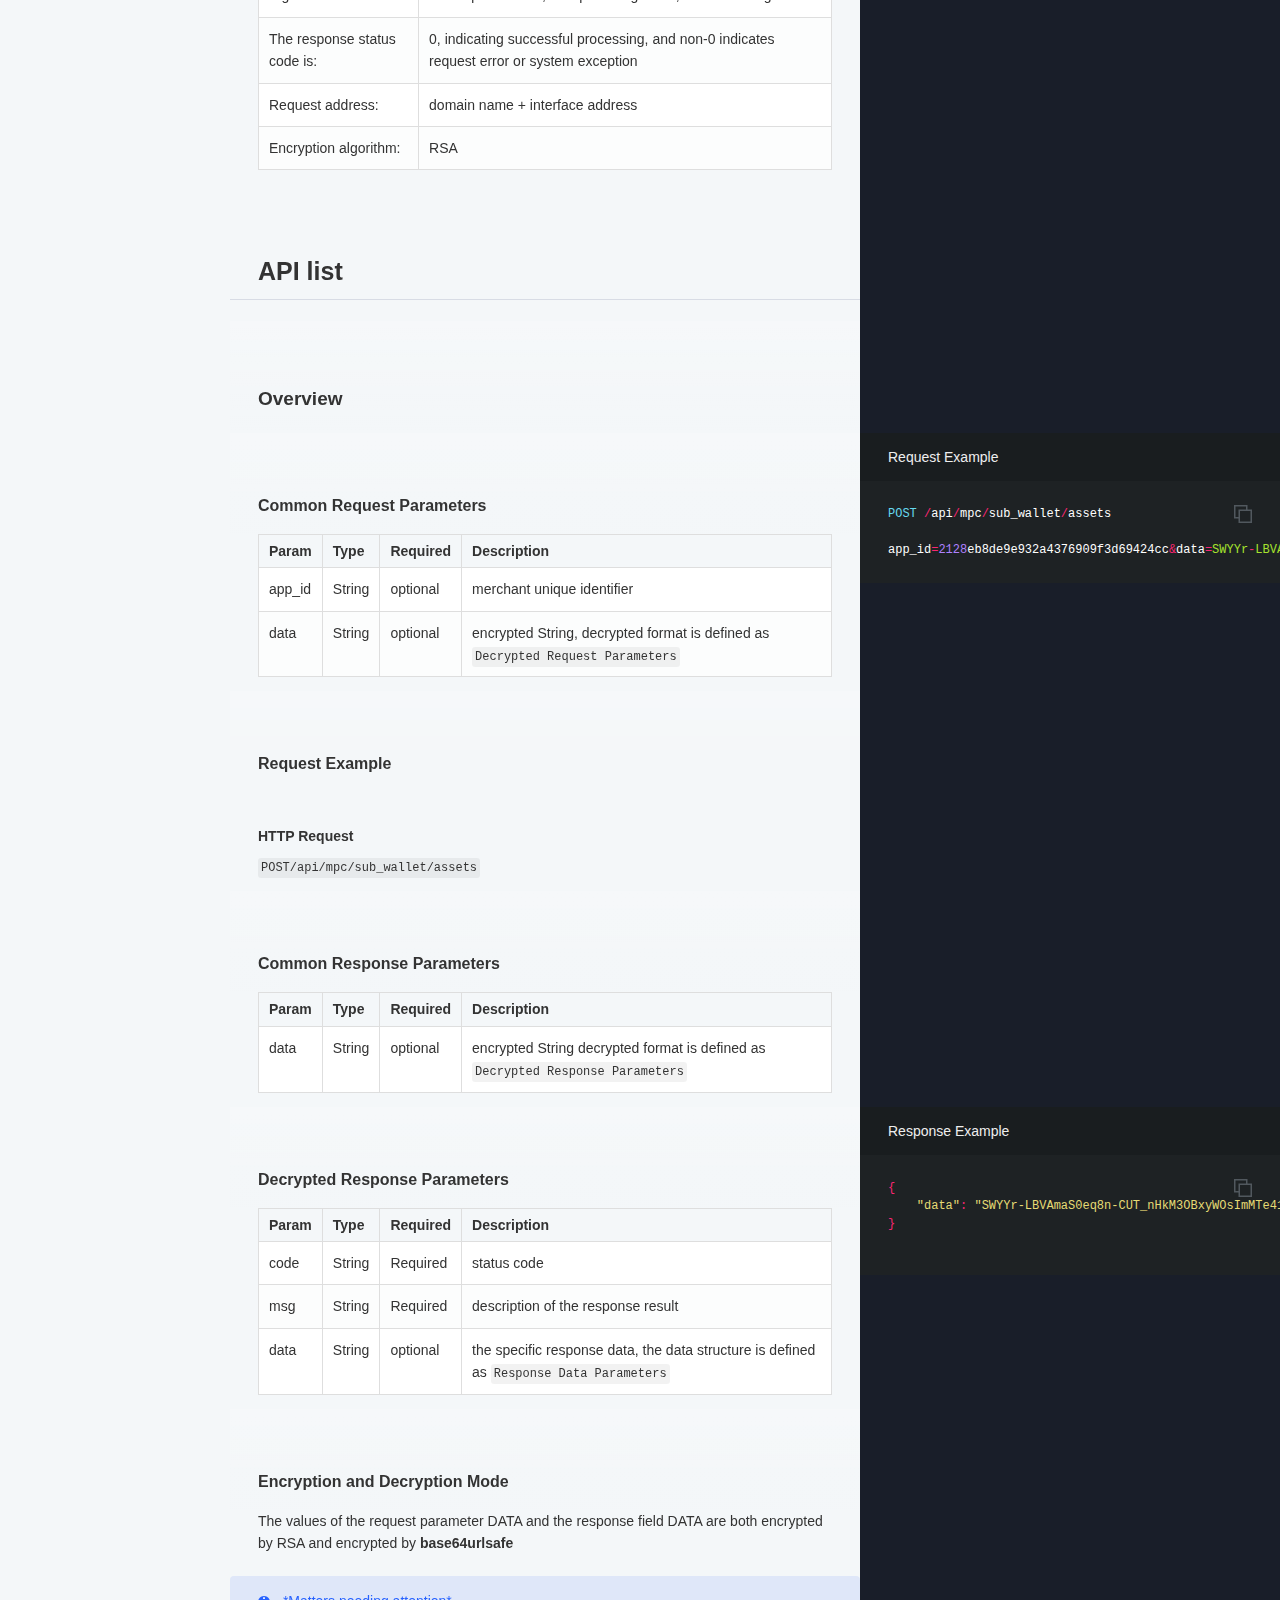
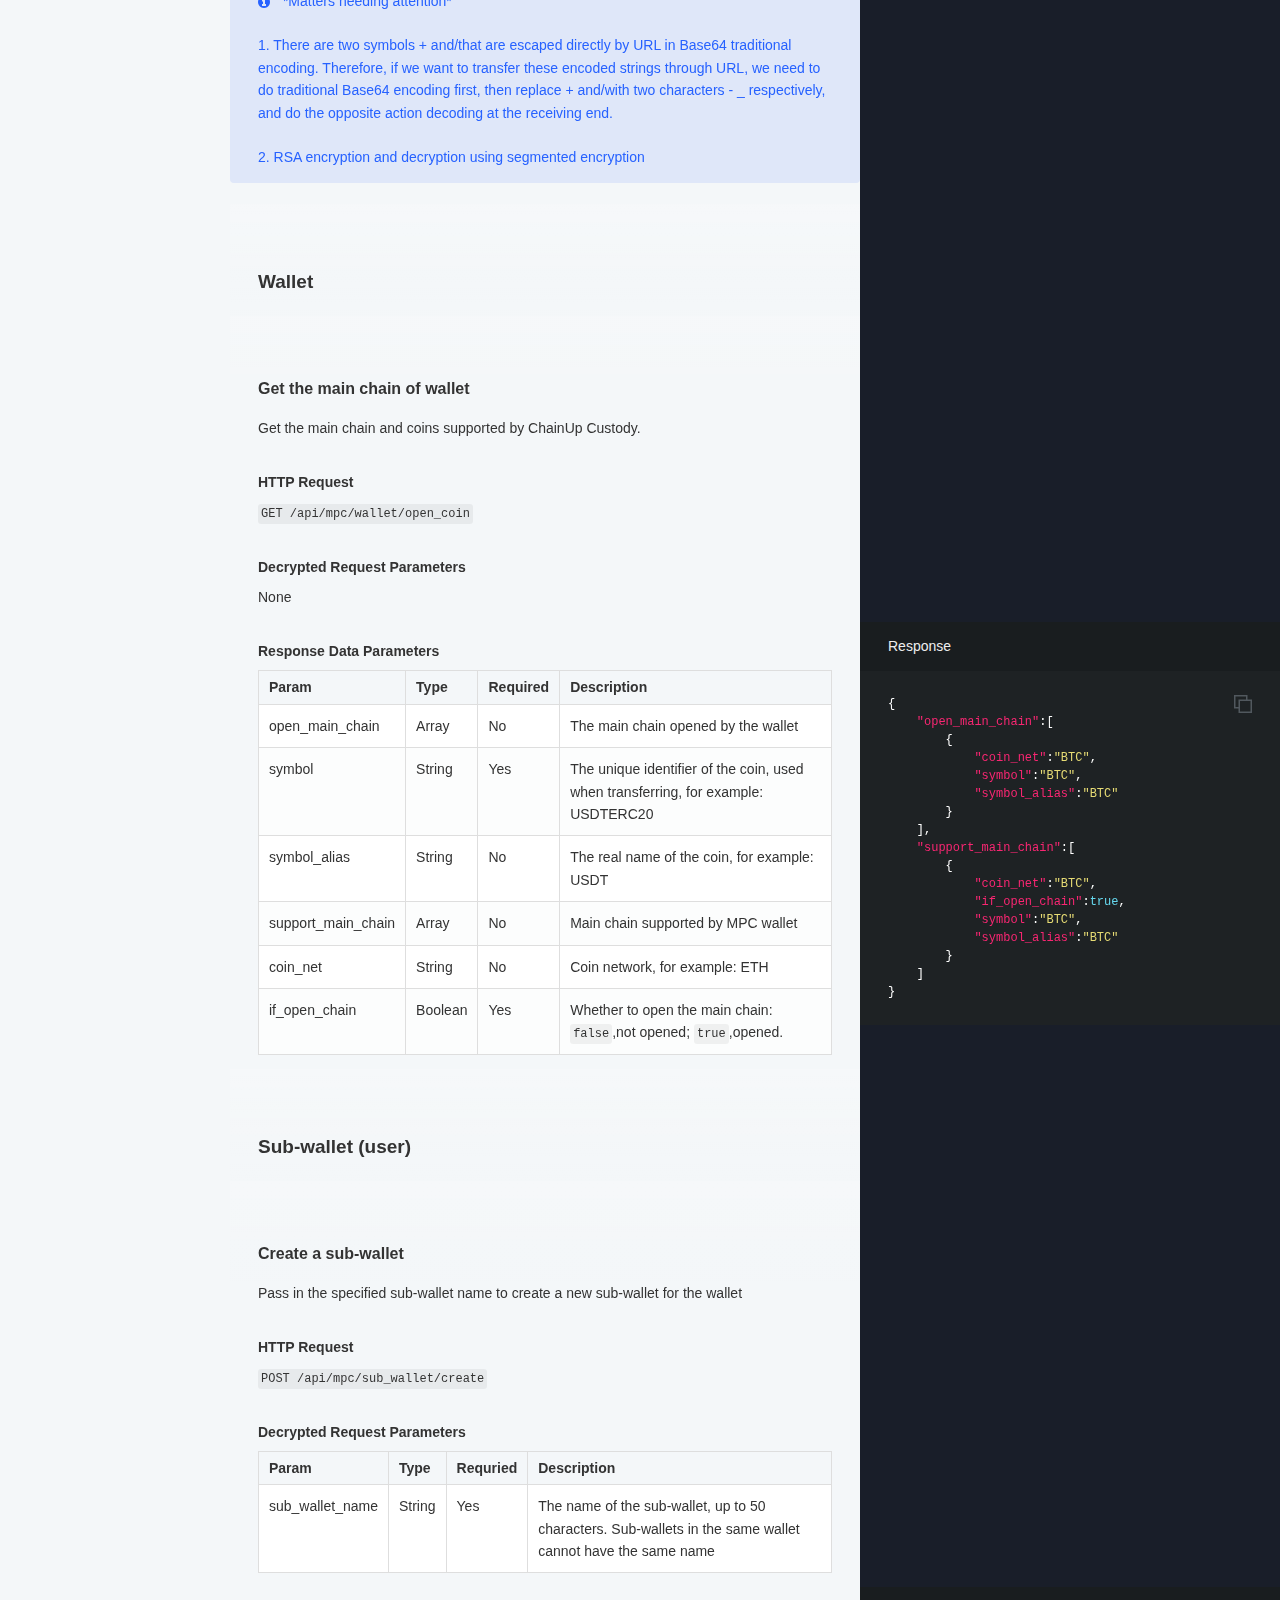
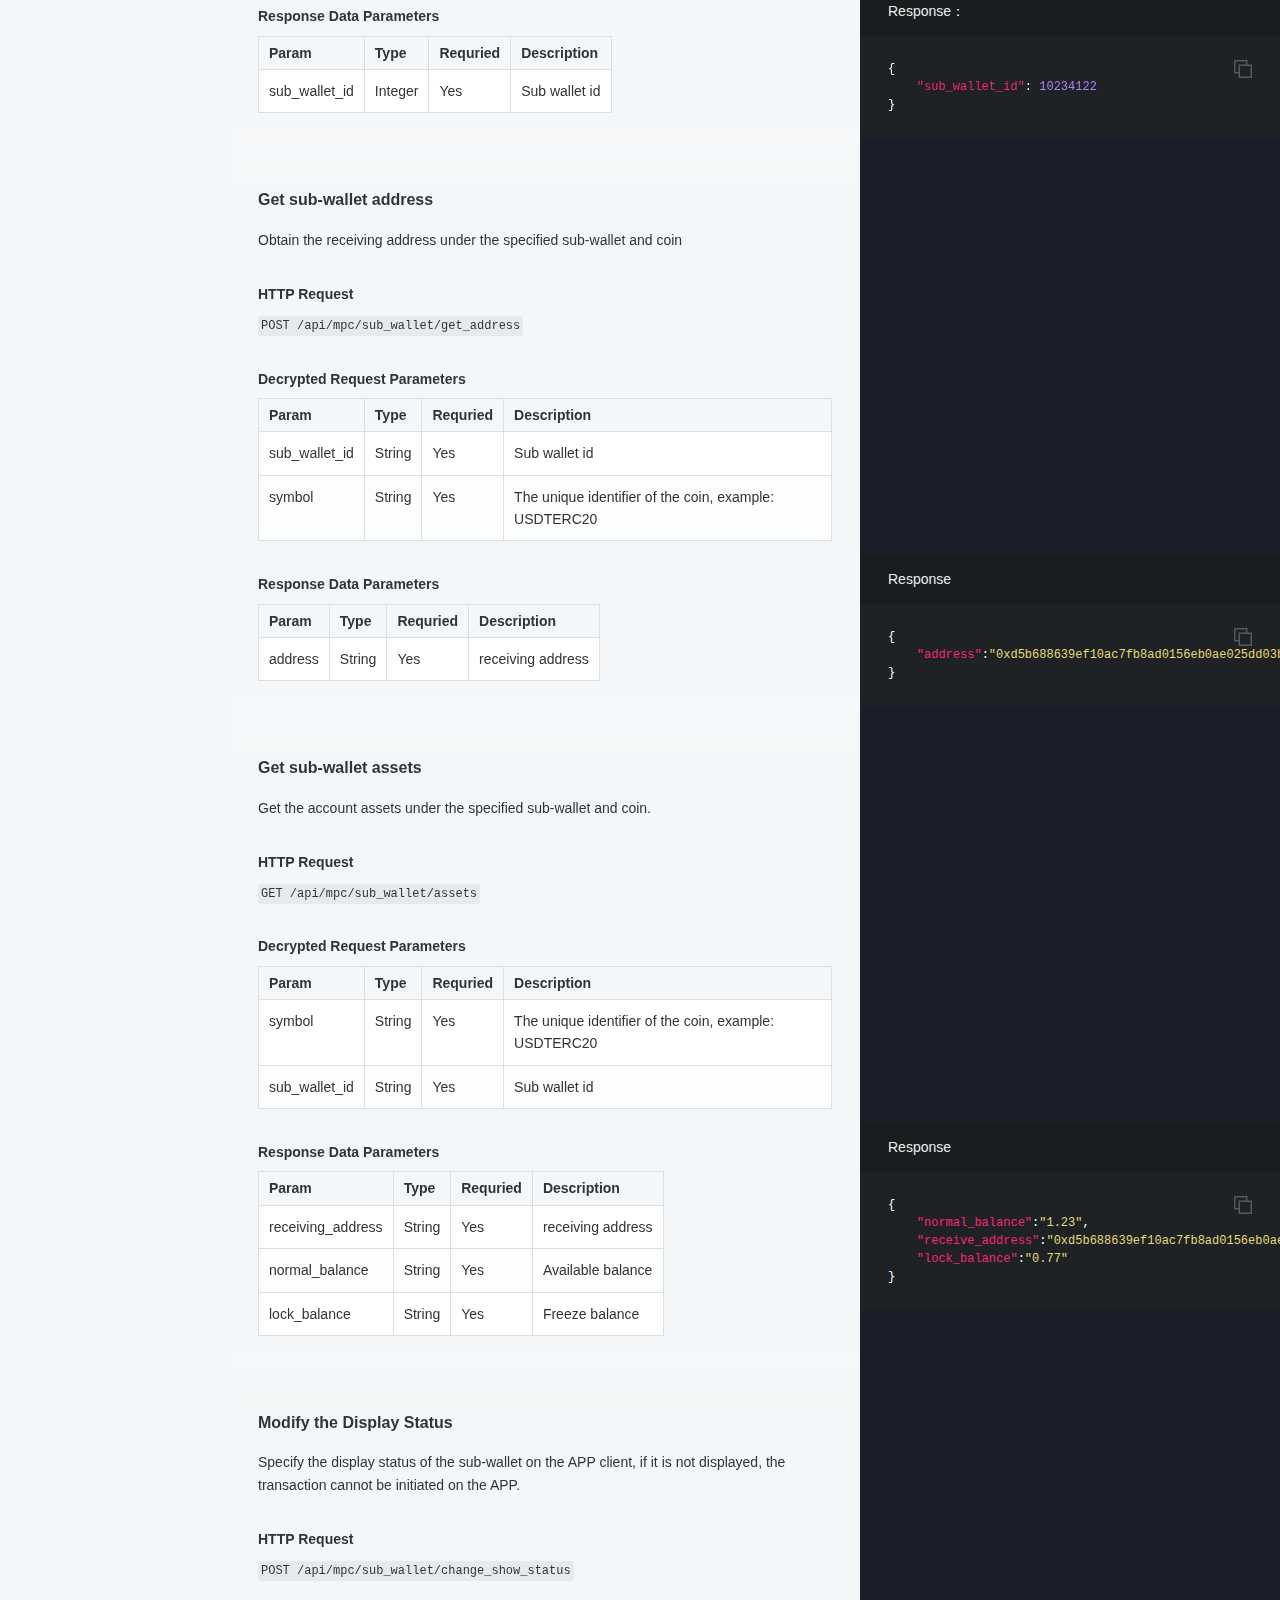
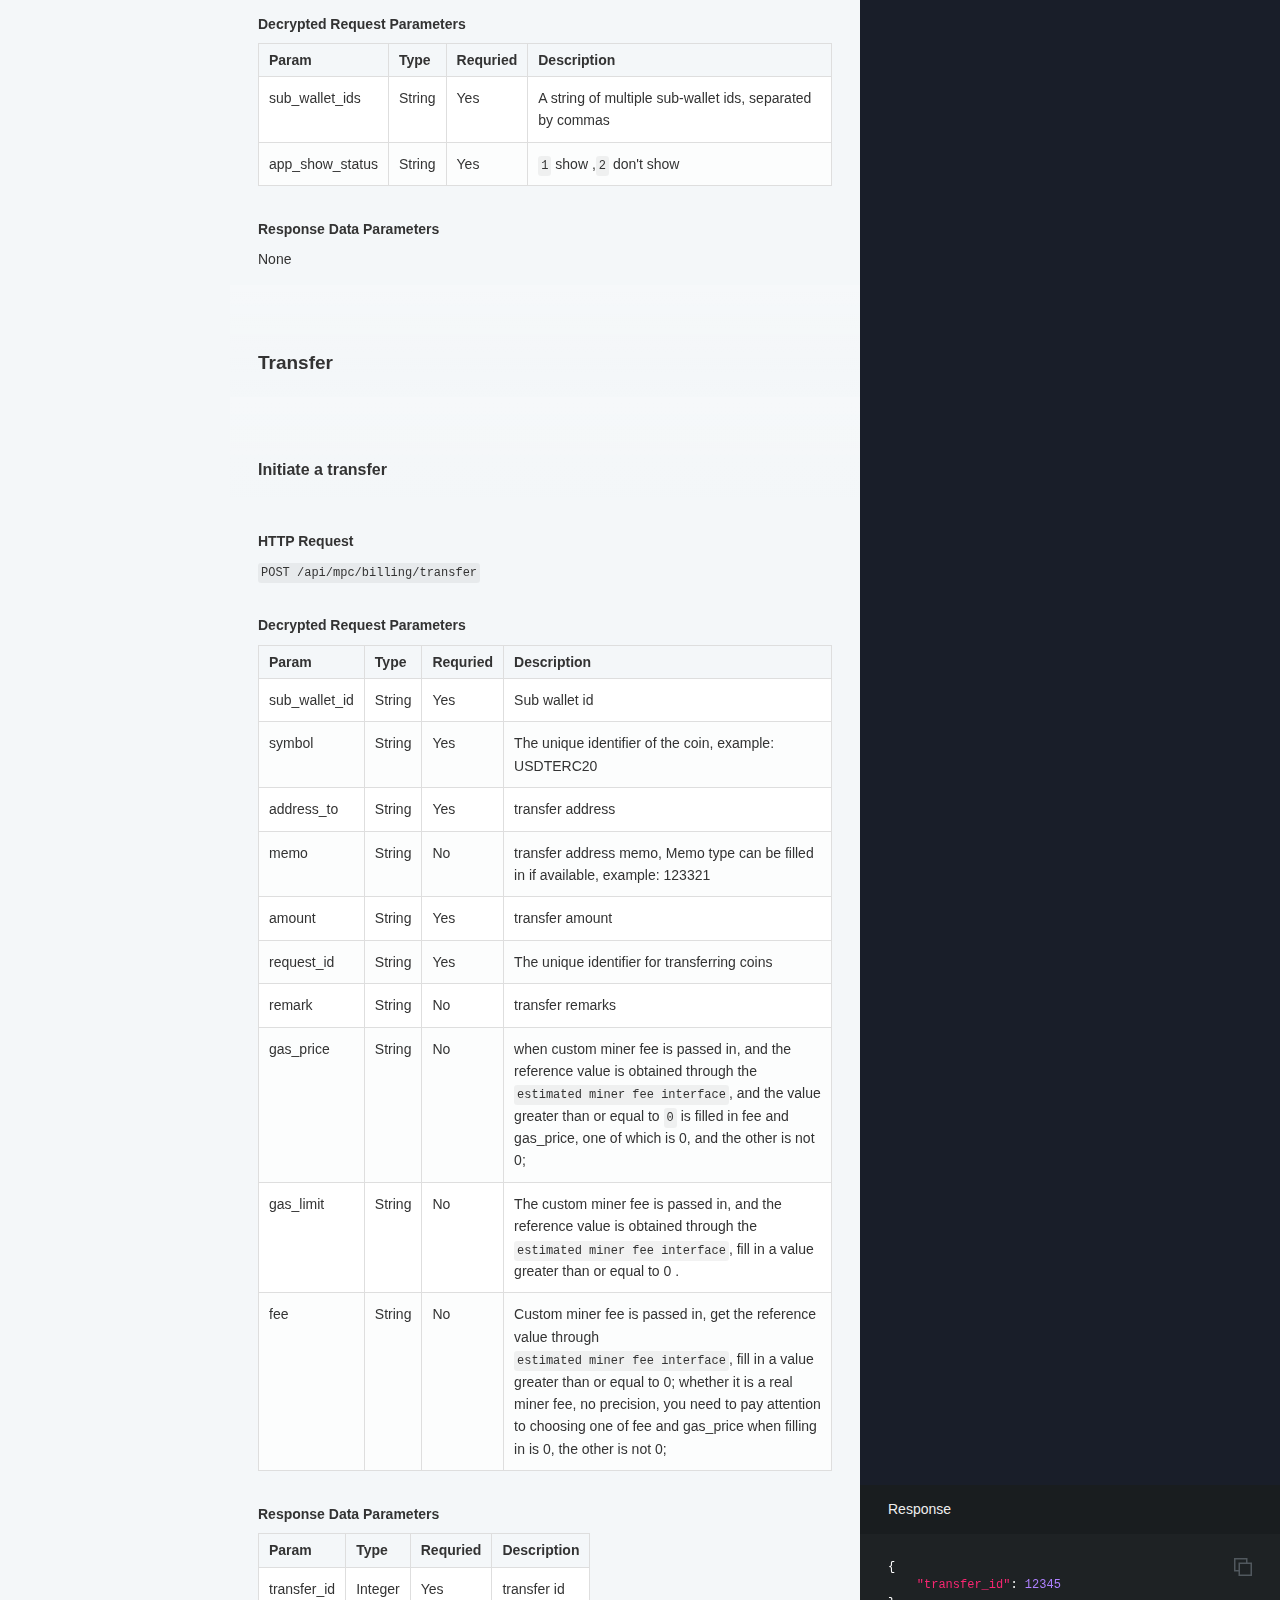
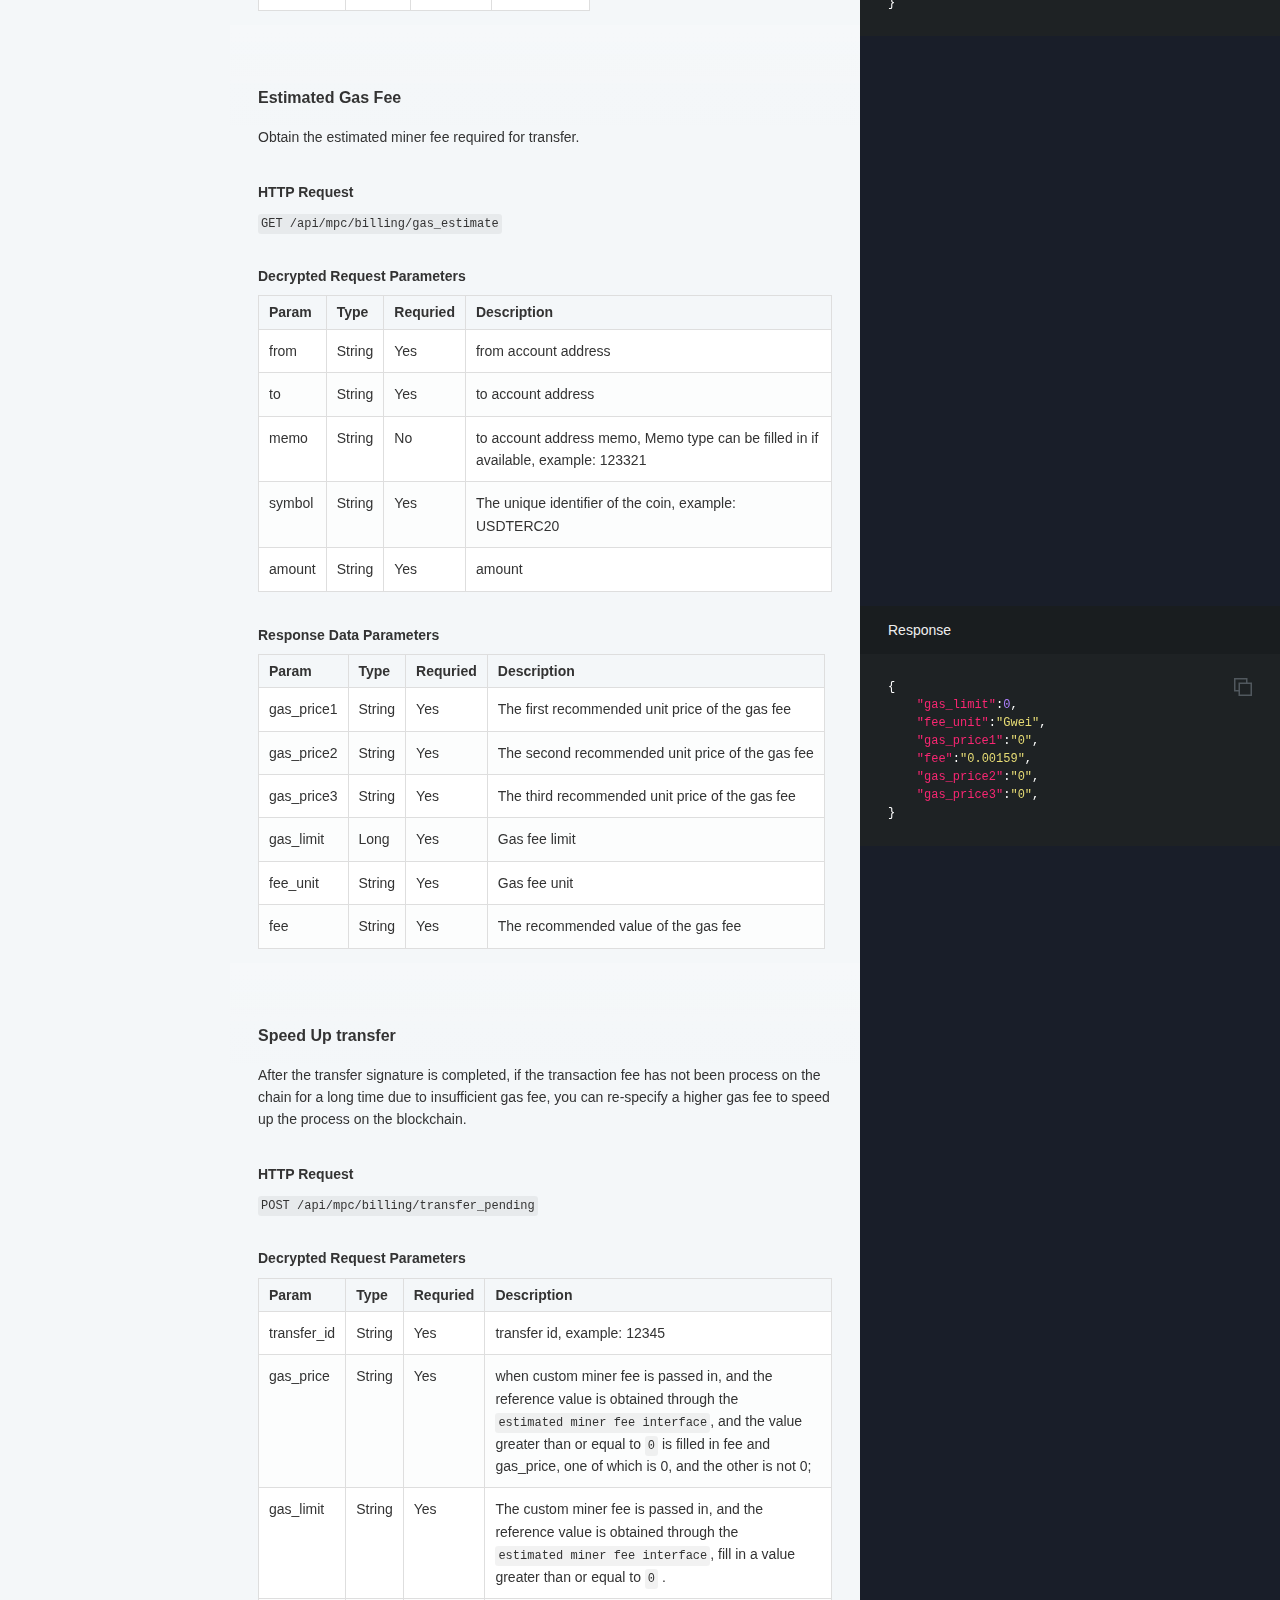
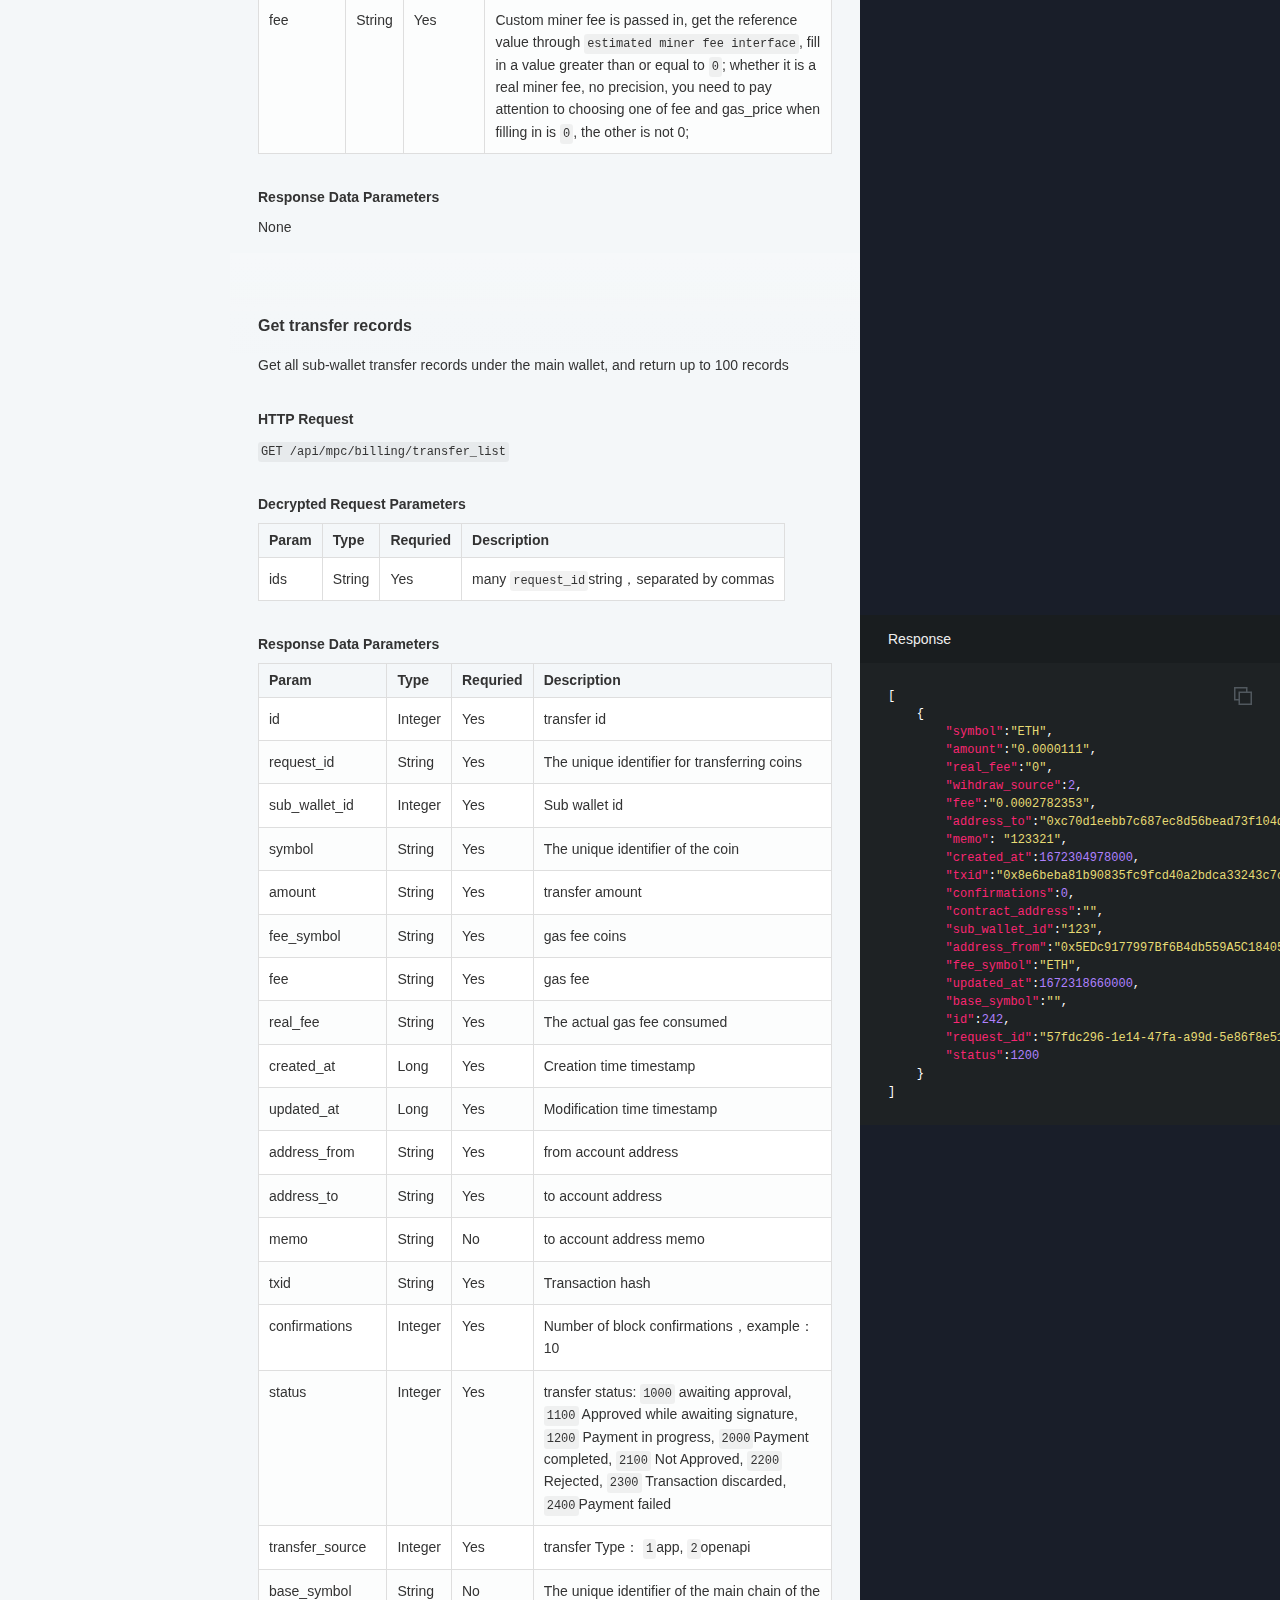
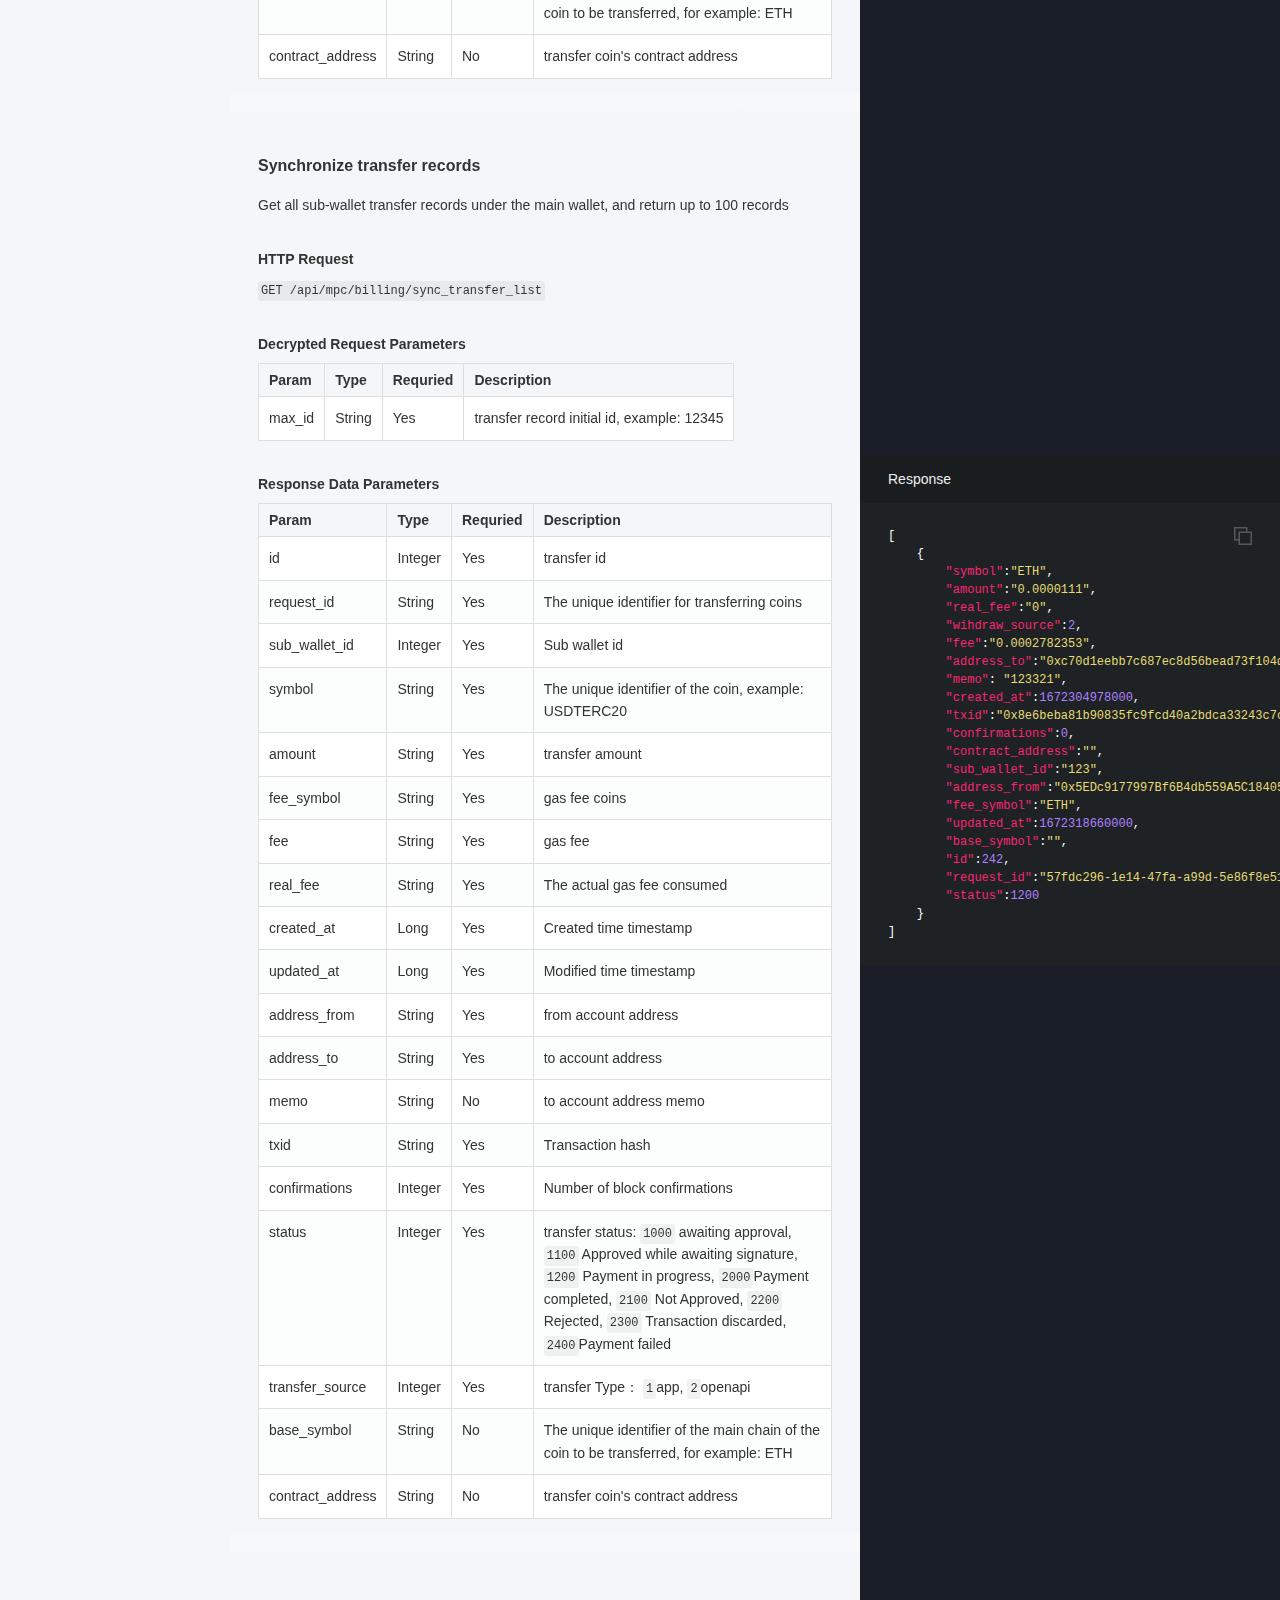
==== commit e5e33809: "deploy: 9c13a099f51db035cbfe65361a64313952389904" ====
--- a/API-MPC/en/index.html
+++ b/API-MPC/en/index.html
@@ -365,9 +365,6 @@
               </ul>
           </li>
           <li>
-            <a href="#sdk" class="toc-h1 toc-link" data-title="SDK">SDK</a>
-          </li>
-          <li>
             <a href="#api-list" class="toc-h1 toc-link" data-title="API list">API list</a>
               <ul class="toc-list-h2">
                   <li>
@@ -416,36 +413,33 @@
                       </ul>
                   </li>
                   <li>
-                    <a href="#withdrawal" class="toc-h2 toc-link" data-title="Withdrawal">Withdrawal</a>
+                    <a href="#transfer" class="toc-h2 toc-link" data-title="Transfer">Transfer</a>
                       <ul class="toc-list-h3">
                           <li>
-                            <a href="#withdrawal-2" class="toc-h3 toc-link" data-title="Withdrawal">Withdrawal</a>
+                            <a href="#initiate-a-transfer" class="toc-h3 toc-link" data-title="Initiate a transfer">Initiate a transfer</a>
                           </li>
                           <li>
-                            <a href="#initiate-a-withdraw" class="toc-h3 toc-link" data-title="Initiate a withdraw">Initiate a withdraw</a>
+                            <a href="#estimated-gas-fee" class="toc-h3 toc-link" data-title="Estimated Gas Fee">Estimated Gas Fee</a>
                           </li>
                           <li>
-                            <a href="#withdrawal-estimated-miner-fee" class="toc-h3 toc-link" data-title="Withdrawal Estimated Miner Fee">Withdrawal Estimated Miner Fee</a>
+                            <a href="#speed-up-transfer" class="toc-h3 toc-link" data-title="Speed Up transfer">Speed Up transfer</a>
                           </li>
                           <li>
-                            <a href="#speed-up-withdrawal" class="toc-h3 toc-link" data-title="Speed Up Withdrawal">Speed Up Withdrawal</a>
+                            <a href="#get-transfer-records" class="toc-h3 toc-link" data-title="Get transfer records">Get transfer records</a>
                           </li>
                           <li>
-                            <a href="#get-withdrawal-records" class="toc-h3 toc-link" data-title="Get withdrawal records">Get withdrawal records</a>
-                          </li>
-                          <li>
-                            <a href="#synchronize-withdrawal-records" class="toc-h3 toc-link" data-title="Synchronize withdrawal records">Synchronize withdrawal records</a>
+                            <a href="#synchronize-transfer-records" class="toc-h3 toc-link" data-title="Synchronize transfer records">Synchronize transfer records</a>
                           </li>
                       </ul>
                   </li>
                   <li>
-                    <a href="#deposit" class="toc-h2 toc-link" data-title="Deposit">Deposit</a>
+                    <a href="#received" class="toc-h2 toc-link" data-title="Received">Received</a>
                       <ul class="toc-list-h3">
                           <li>
-                            <a href="#get-deposit-records" class="toc-h3 toc-link" data-title="Get deposit records">Get deposit records</a>
+                            <a href="#get-receiving-records" class="toc-h3 toc-link" data-title="Get Receiving records">Get Receiving records</a>
                           </li>
                           <li>
-                            <a href="#synchronous-deposit-record" class="toc-h3 toc-link" data-title="Synchronous deposit record">Synchronous deposit record</a>
+                            <a href="#synchronous-receiving-record" class="toc-h3 toc-link" data-title="Synchronous Receiving record">Synchronous Receiving record</a>
                           </li>
                       </ul>
                   </li>
@@ -458,10 +452,10 @@
                     <a href="#overview-2" class="toc-h2 toc-link" data-title="Overview">Overview</a>
                   </li>
                   <li>
-                    <a href="#withdrawal-notification" class="toc-h2 toc-link" data-title="Withdrawal Notification">Withdrawal Notification</a>
+                    <a href="#transfer-notification" class="toc-h2 toc-link" data-title="Transfer Notification">Transfer Notification</a>
                   </li>
                   <li>
-                    <a href="#deposit-notification" class="toc-h2 toc-link" data-title="Deposit Notification">Deposit Notification</a>
+                    <a href="#receive-notification" class="toc-h2 toc-link" data-title="Receive Notification">Receive Notification</a>
                   </li>
               </ul>
           </li>
@@ -488,7 +482,7 @@
       <div class="dark-box"></div>
       <div class="content">
         <h1 id='chainup-mpc-wallet'>ChainUp MPC Wallet</h1>
-<p><strong>ChainUp Custody&#39;s</strong> implementation of the <strong>MPC technology</strong> ensures that users&#39; investment assets are under the protection of the highest security level in the market. User&#39;s private key will be managed jointly by the user and ChainUp Custody, and the user will have complete control over assets and may use them at any time without limitation. MPC technology not only makes recovery easier but also increases security by removing the single point of failure of a private key.</p>
+<p><strong>ChainUp Custody&#39;s</strong> implementation of the <strong>MPC technology</strong> ensures that users&#39; investment assets are under the protection of the highest security level in the market. User&#39;s private key will be managed jointly by the user and ChainUp Custody, and the user will have complete control over assets and may use them at any time without limitation. MPC technology not only makes recovery easier but also increases security by <strong>removing the single point of failure of a private key.</strong></p>
 
 <p><strong>MPC</strong> allows each co-signing component to audit which of the keys participated in the signing but the nature of the MPC protocol does not require participants to reveal their secret share to others, which means that every party’s input is kept private. In addition, the signature-generating parties are not exposed or visible over the network. MPC addresses the problem of enabling collaboration between different parties while providing trustworthy records and preserving the privacy of their individual data.</p>
 <h4 id='api-mainly-provides-the-following-functions'>API mainly provides the following functions:</h4>
@@ -581,7 +575,7 @@
 
 <p>2）IP of <strong>third-party</strong> application server and Co-Signer server;</p>
 
-<p>3）<strong>Deposit</strong> and <strong>Withdrawal</strong> callback notification address;</p>
+<p>3）<strong>Receiving</strong> and <strong>Transfer</strong> callback notification address;</p>
 
 <p>4）Domain name of the <strong>Co-signer Server</strong></p>
 
@@ -620,12 +614,6 @@
 <td>RSA</td>
 </tr>
 </tbody></table>
-<h1 id='sdk'>SDK</h1>
-<p>To meet the diverse business needs of customers, <strong>ChainUp MPC Wallet</strong> supports two docking methods: SDK and API;</p>
-<h4 id='sdk-support-for-java-and-php'><strong>SDK</strong>：Support for Java and PHP</h4>
-<p>The Java SDK address：<a href="https://github.com/HiCoinCom/java-sdk">https://github.com/HiCoinCom/java-sdk</a></p>
-
-<p>The PHP SDK address：<a href="https://github.com/HiCoinCom/php-sdk">https://github.com/HiCoinCom/php-sdk</a></p>
 <h1 id='api-list'>API list</h1><h2 id='overview'>Overview</h2>
 <blockquote>
 <p>Request Example</p>
@@ -767,7 +755,7 @@
 <td style="text-align: left">symbol</td>
 <td style="text-align: left">String</td>
 <td style="text-align: left">Yes</td>
-<td style="text-align: left">The unique identifier of the coin, used when withdrawing, for example: USDTERC20</td>
+<td style="text-align: left">The unique identifier of the coin, used when transferring, for example: USDTERC20</td>
 </tr>
 <tr>
 <td style="text-align: left">symbol_alias</td>
@@ -838,7 +826,7 @@
 </tr>
 </tbody></table>
 <h3 id='get-sub-wallet-address'>Get sub-wallet address</h3>
-<p>Obtain the deposit address under the specified sub-wallet and coin</p>
+<p>Obtain the receiving address under the specified sub-wallet and coin</p>
 <h4 id='http-request-4'>HTTP Request</h4>
 <p><code>POST /api/mpc/sub_wallet/get_address</code></p>
 <h4 id='decrypted-request-parameters-3'>Decrypted Request Parameters</h4>
@@ -883,7 +871,7 @@
 <td style="text-align: left">address</td>
 <td style="text-align: left">String</td>
 <td style="text-align: left">Yes</td>
-<td style="text-align: left">Deposit address</td>
+<td style="text-align: left">receiving address</td>
 </tr>
 </tbody></table>
 <h3 id='get-sub-wallet-assets'>Get sub-wallet assets</h3>
@@ -918,7 +906,7 @@
 </blockquote>
 <div class="highlight"><pre class="highlight json tab-json"><code><span class="p">{</span><span class="w">
     </span><span class="nl">"normal_balance"</span><span class="p">:</span><span class="s2">"1.23"</span><span class="p">,</span><span class="w">
-    </span><span class="nl">"deposit_address"</span><span class="p">:</span><span class="s2">"0xd5b688639ef10ac7fb8ad0156eb0ae025dd03b86"</span><span class="p">,</span><span class="w">
+    </span><span class="nl">"receive_address"</span><span class="p">:</span><span class="s2">"0xd5b688639ef10ac7fb8ad0156eb0ae025dd03b86"</span><span class="p">,</span><span class="w">
     </span><span class="nl">"lock_balance"</span><span class="p">:</span><span class="s2">"0.77"</span><span class="w">
 </span><span class="p">}</span><span class="w">
 </span></code></pre></div><h4 id='response-data-parameters-4'>Response Data Parameters</h4>
@@ -931,10 +919,10 @@
 </tr>
 </thead><tbody>
 <tr>
-<td style="text-align: left">deposit_address</td>
-<td style="text-align: left">String</td>
-<td style="text-align: left">Yes</td>
-<td style="text-align: left">Deposit address</td>
+<td style="text-align: left">receiving_address</td>
+<td style="text-align: left">String</td>
+<td style="text-align: left">Yes</td>
+<td style="text-align: left">receiving address</td>
 </tr>
 <tr>
 <td style="text-align: left">normal_balance</td>
@@ -977,8 +965,8 @@
 </tbody></table>
 <h4 id='response-data-parameters-5'>Response Data Parameters</h4>
 <p>None</p>
-<h2 id='withdrawal'>Withdrawal</h2><h3 id='withdrawal-2'>Withdrawal</h3><h3 id='initiate-a-withdraw'>Initiate a withdraw</h3><h4 id='http-request-7'>HTTP Request</h4>
-<p><code>POST /api/mpc/billing/withdraw</code></p>
+<h2 id='transfer'>Transfer</h2><h3 id='initiate-a-transfer'>Initiate a transfer</h3><h4 id='http-request-7'>HTTP Request</h4>
+<p><code>POST /api/mpc/billing/transfer</code></p>
 <h4 id='decrypted-request-parameters-6'>Decrypted Request Parameters</h4>
 <table><thead>
 <tr>
@@ -1004,31 +992,31 @@
 <td style="text-align: left">address_to</td>
 <td style="text-align: left">String</td>
 <td style="text-align: left">Yes</td>
-<td style="text-align: left">Withdrawal address</td>
+<td style="text-align: left">transfer address</td>
 </tr>
 <tr>
 <td style="text-align: left">memo</td>
 <td style="text-align: left">String</td>
 <td style="text-align: left">No</td>
-<td style="text-align: left">Withdrawal address memo, Memo type can be filled in if available,  example: 123321</td>
+<td style="text-align: left">transfer address memo, Memo type can be filled in if available,  example: 123321</td>
 </tr>
 <tr>
 <td style="text-align: left">amount</td>
 <td style="text-align: left">String</td>
 <td style="text-align: left">Yes</td>
-<td style="text-align: left">Withdrawal amount</td>
+<td style="text-align: left">transfer amount</td>
 </tr>
 <tr>
 <td style="text-align: left">request_id</td>
 <td style="text-align: left">String</td>
 <td style="text-align: left">Yes</td>
-<td style="text-align: left">The unique identifier for withdrawing coins</td>
+<td style="text-align: left">The unique identifier for transferring coins</td>
 </tr>
 <tr>
 <td style="text-align: left">remark</td>
 <td style="text-align: left">String</td>
 <td style="text-align: left">No</td>
-<td style="text-align: left">Withdrawal remarks</td>
+<td style="text-align: left">transfer remarks</td>
 </tr>
 <tr>
 <td style="text-align: left">gas_price</td>
@@ -1054,7 +1042,7 @@
 <p>Response</p>
 </blockquote>
 <div class="highlight"><pre class="highlight json tab-json"><code><span class="p">{</span><span class="w">
-    </span><span class="nl">"withdraw_id"</span><span class="p">:</span><span class="w"> </span><span class="mi">12345</span><span class="w">
+    </span><span class="nl">"transfer_id"</span><span class="p">:</span><span class="w"> </span><span class="mi">12345</span><span class="w">
 </span><span class="p">}</span><span class="w">
 </span></code></pre></div><h4 id='response-data-parameters-6'>Response Data Parameters</h4>
 <table><thead>
@@ -1066,14 +1054,14 @@
 </tr>
 </thead><tbody>
 <tr>
-<td style="text-align: left">withdraw_id</td>
-<td style="text-align: left">Integer</td>
-<td style="text-align: left">Yes</td>
-<td style="text-align: left">Withdrawal id</td>
-</tr>
-</tbody></table>
-<h3 id='withdrawal-estimated-miner-fee'>Withdrawal Estimated Miner Fee</h3>
-<p>Obtain the estimated miner fee required for withdrawal. </p>
+<td style="text-align: left">transfer_id</td>
+<td style="text-align: left">Integer</td>
+<td style="text-align: left">Yes</td>
+<td style="text-align: left">transfer id</td>
+</tr>
+</tbody></table>
+<h3 id='estimated-gas-fee'>Estimated Gas Fee</h3>
+<p>Obtain the estimated miner fee required for transfer. </p>
 <h4 id='http-request-8'>HTTP Request</h4>
 <p><code>GET /api/mpc/billing/gas_estimate</code></p>
 <h4 id='decrypted-request-parameters-7'>Decrypted Request Parameters</h4>
@@ -1174,10 +1162,10 @@
 <td style="text-align: left">The recommended value of the gas fee</td>
 </tr>
 </tbody></table>
-<h3 id='speed-up-withdrawal'>Speed Up Withdrawal</h3>
-<p>After the withdrawal signature is completed, if the transaction fee has not been process on the chain for a long time due to insufficient gas fee, you can re-specify a higher gas fee to speed up the process on the blockchain.</p>
+<h3 id='speed-up-transfer'>Speed Up transfer</h3>
+<p>After the transfer signature is completed, if the transaction fee has not been process on the chain for a long time due to insufficient gas fee, you can re-specify a higher gas fee to speed up the process on the blockchain.</p>
 <h4 id='http-request-9'>HTTP Request</h4>
-<p><code>POST /api/mpc/billing/withdraw_pending</code></p>
+<p><code>POST /api/mpc/billing/transfer_pending</code></p>
 <h4 id='decrypted-request-parameters-8'>Decrypted Request Parameters</h4>
 <table><thead>
 <tr>
@@ -1188,10 +1176,10 @@
 </tr>
 </thead><tbody>
 <tr>
-<td style="text-align: left">withdraw_id</td>
-<td style="text-align: left">String</td>
-<td style="text-align: left">Yes</td>
-<td style="text-align: left">Withdrawal id, example: 12345</td>
+<td style="text-align: left">transfer_id</td>
+<td style="text-align: left">String</td>
+<td style="text-align: left">Yes</td>
+<td style="text-align: left">transfer id, example: 12345</td>
 </tr>
 <tr>
 <td style="text-align: left">gas_price</td>
@@ -1214,10 +1202,10 @@
 </tbody></table>
 <h4 id='response-data-parameters-8'>Response Data Parameters</h4>
 <p>None</p>
-<h3 id='get-withdrawal-records'>Get withdrawal records</h3>
-<p>Get all sub-wallet withdrawal records under the main wallet, and return up to 100 records</p>
+<h3 id='get-transfer-records'>Get transfer records</h3>
+<p>Get all sub-wallet transfer records under the main wallet, and return up to 100 records</p>
 <h4 id='http-request-10'>HTTP Request</h4>
-<p><code>GET /api/mpc/billing/withdraw_list</code></p>
+<p><code>GET /api/mpc/billing/transfer_list</code></p>
 <h4 id='decrypted-request-parameters-9'>Decrypted Request Parameters</h4>
 <table><thead>
 <tr>
@@ -1274,13 +1262,13 @@
 <td style="text-align: left">id</td>
 <td style="text-align: left">Integer</td>
 <td style="text-align: left">Yes</td>
-<td style="text-align: left">Withdrawal id</td>
+<td style="text-align: left">transfer id</td>
 </tr>
 <tr>
 <td style="text-align: left">request_id</td>
 <td style="text-align: left">String</td>
 <td style="text-align: left">Yes</td>
-<td style="text-align: left">The unique identifier for withdrawing coins</td>
+<td style="text-align: left">The unique identifier for transferring coins</td>
 </tr>
 <tr>
 <td style="text-align: left">sub_wallet_id</td>
@@ -1298,7 +1286,7 @@
 <td style="text-align: left">amount</td>
 <td style="text-align: left">String</td>
 <td style="text-align: left">Yes</td>
-<td style="text-align: left">Withdrawal amount</td>
+<td style="text-align: left">transfer amount</td>
 </tr>
 <tr>
 <td style="text-align: left">fee_symbol</td>
@@ -1364,31 +1352,31 @@
 <td style="text-align: left">status</td>
 <td style="text-align: left">Integer</td>
 <td style="text-align: left">Yes</td>
-<td style="text-align: left">Withdrawal status: <code>1000</code> awaiting approval, <code>1100</code> Approved while awaiting signature, <code>1200</code> Payment in progress, <code>2000</code>Payment completed, <code>2100</code> Not Approved, <code>2200</code> Rejected, <code>2300</code> Transaction discarded, <code>2400</code>Payment failed</td>
-</tr>
-<tr>
-<td style="text-align: left">withdraw_source</td>
-<td style="text-align: left">Integer</td>
-<td style="text-align: left">Yes</td>
-<td style="text-align: left">Withdrawal Type： <code>1</code>app, <code>2</code>openapi</td>
+<td style="text-align: left">transfer status: <code>1000</code> awaiting approval, <code>1100</code> Approved while awaiting signature, <code>1200</code> Payment in progress, <code>2000</code>Payment completed, <code>2100</code> Not Approved, <code>2200</code> Rejected, <code>2300</code> Transaction discarded, <code>2400</code>Payment failed</td>
+</tr>
+<tr>
+<td style="text-align: left">transfer_source</td>
+<td style="text-align: left">Integer</td>
+<td style="text-align: left">Yes</td>
+<td style="text-align: left">transfer Type： <code>1</code>app, <code>2</code>openapi</td>
 </tr>
 <tr>
 <td style="text-align: left">base_symbol</td>
 <td style="text-align: left">String</td>
 <td style="text-align: left">No</td>
-<td style="text-align: left">The unique identifier of the main chain of the coin to be withdrawn, for example: ETH</td>
+<td style="text-align: left">The unique identifier of the main chain of the coin to be transferred, for example: ETH</td>
 </tr>
 <tr>
 <td style="text-align: left">contract_address</td>
 <td style="text-align: left">String</td>
 <td style="text-align: left">No</td>
-<td style="text-align: left">Withdrawal coin&#39;s  contract address</td>
-</tr>
-</tbody></table>
-<h3 id='synchronize-withdrawal-records'>Synchronize withdrawal records</h3>
-<p>Get all sub-wallet withdrawal records under the main wallet, and return up to 100 records</p>
+<td style="text-align: left">transfer coin&#39;s  contract address</td>
+</tr>
+</tbody></table>
+<h3 id='synchronize-transfer-records'>Synchronize transfer records</h3>
+<p>Get all sub-wallet transfer records under the main wallet, and return up to 100 records</p>
 <h4 id='http-request-11'>HTTP Request</h4>
-<p><code>GET /api/mpc/billing/sync_withdraw_list</code></p>
+<p><code>GET /api/mpc/billing/sync_transfer_list</code></p>
 <h4 id='decrypted-request-parameters-10'>Decrypted Request Parameters</h4>
 <table><thead>
 <tr>
@@ -1402,7 +1390,7 @@
 <td style="text-align: left">max_id</td>
 <td style="text-align: left">String</td>
 <td style="text-align: left">Yes</td>
-<td style="text-align: left">Withdrawal record initial id, example: 12345</td>
+<td style="text-align: left">transfer record initial id, example: 12345</td>
 </tr>
 </tbody></table>
 
@@ -1445,13 +1433,13 @@
 <td style="text-align: left">id</td>
 <td style="text-align: left">Integer</td>
 <td style="text-align: left">Yes</td>
-<td style="text-align: left">withdrawal id</td>
+<td style="text-align: left">transfer id</td>
 </tr>
 <tr>
 <td style="text-align: left">request_id</td>
 <td style="text-align: left">String</td>
 <td style="text-align: left">Yes</td>
-<td style="text-align: left">The unique identifier for withdrawing coins</td>
+<td style="text-align: left">The unique identifier for transferring coins</td>
 </tr>
 <tr>
 <td style="text-align: left">sub_wallet_id</td>
@@ -1469,7 +1457,7 @@
 <td style="text-align: left">amount</td>
 <td style="text-align: left">String</td>
 <td style="text-align: left">Yes</td>
-<td style="text-align: left">Withdrawal amount</td>
+<td style="text-align: left">transfer amount</td>
 </tr>
 <tr>
 <td style="text-align: left">fee_symbol</td>
@@ -1535,31 +1523,31 @@
 <td style="text-align: left">status</td>
 <td style="text-align: left">Integer</td>
 <td style="text-align: left">Yes</td>
-<td style="text-align: left">Withdrawal status: <code>1000</code> awaiting approval, <code>1100</code> Approved while awaiting signature, <code>1200</code> Payment in progress, <code>2000</code>Payment completed, <code>2100</code> Not Approved, <code>2200</code> Rejected, <code>2300</code> Transaction discarded, <code>2400</code>Payment failed</td>
-</tr>
-<tr>
-<td style="text-align: left">withdraw_source</td>
-<td style="text-align: left">Integer</td>
-<td style="text-align: left">Yes</td>
-<td style="text-align: left">Withdrawal Type： <code>1</code>app, <code>2</code>openapi</td>
+<td style="text-align: left">transfer status: <code>1000</code> awaiting approval, <code>1100</code> Approved while awaiting signature, <code>1200</code> Payment in progress, <code>2000</code>Payment completed, <code>2100</code> Not Approved, <code>2200</code> Rejected, <code>2300</code> Transaction discarded, <code>2400</code>Payment failed</td>
+</tr>
+<tr>
+<td style="text-align: left">transfer_source</td>
+<td style="text-align: left">Integer</td>
+<td style="text-align: left">Yes</td>
+<td style="text-align: left">transfer Type： <code>1</code>app, <code>2</code>openapi</td>
 </tr>
 <tr>
 <td style="text-align: left">base_symbol</td>
 <td style="text-align: left">String</td>
 <td style="text-align: left">No</td>
-<td style="text-align: left">The unique identifier of the main chain of the coin to be withdrawn, for example: ETH</td>
+<td style="text-align: left">The unique identifier of the main chain of the coin to be transferred, for example: ETH</td>
 </tr>
 <tr>
 <td style="text-align: left">contract_address</td>
 <td style="text-align: left">String</td>
 <td style="text-align: left">No</td>
-<td style="text-align: left">Withdrawal coin&#39;s  contract address</td>
-</tr>
-</tbody></table>
-<h2 id='deposit'>Deposit</h2><h3 id='get-deposit-records'>Get deposit records</h3>
-<p>Get all sub-wallet deposit records under the main wallet, and return up to 100 records</p>
+<td style="text-align: left">transfer coin&#39;s  contract address</td>
+</tr>
+</tbody></table>
+<h2 id='received'>Received</h2><h3 id='get-receiving-records'>Get Receiving records</h3>
+<p>Get all sub-wallet receiving records under the main wallet, and return up to 100 records</p>
 <h4 id='http-request-12'>HTTP Request</h4>
-<p><code>GET/api/mpc/billing/deposit_list</code></p>
+<p><code>GET/api/mpc/billing/receive_list</code></p>
 <h4 id='decrypted-request-parameters-11'>Decrypted Request Parameters</h4>
 <table><thead>
 <tr>
@@ -1611,7 +1599,7 @@
 <td style="text-align: left">id</td>
 <td style="text-align: left">Integer</td>
 <td style="text-align: left">Yes</td>
-<td style="text-align: left">Depositid</td>
+<td style="text-align: left">Receiving id</td>
 </tr>
 <tr>
 <td style="text-align: left">sub_wallet_id</td>
@@ -1629,7 +1617,7 @@
 <td style="text-align: left">amount</td>
 <td style="text-align: left">String</td>
 <td style="text-align: left">Yes</td>
-<td style="text-align: left">Deposit amount</td>
+<td style="text-align: left">receiving amount</td>
 </tr>
 <tr>
 <td style="text-align: left">created_at</td>
@@ -1647,19 +1635,19 @@
 <td style="text-align: left">address_from</td>
 <td style="text-align: left">String</td>
 <td style="text-align: left">Yes</td>
-<td style="text-align: left">withdrawal from address</td>
+<td style="text-align: left">transfer from address</td>
 </tr>
 <tr>
 <td style="text-align: left">address_to</td>
 <td style="text-align: left">String</td>
 <td style="text-align: left">Yes</td>
-<td style="text-align: left">deposit address</td>
+<td style="text-align: left">receiving address</td>
 </tr>
 <tr>
 <td style="text-align: left">memo</td>
 <td style="text-align: left">String</td>
 <td style="text-align: left">No</td>
-<td style="text-align: left">deposit address memo，example：123321</td>
+<td style="text-align: left">receiving address memo，example：123321</td>
 </tr>
 <tr>
 <td style="text-align: left">txid</td>
@@ -1677,25 +1665,25 @@
 <td style="text-align: left">status</td>
 <td style="text-align: left">Integer</td>
 <td style="text-align: left">Yes</td>
-<td style="text-align: left">Deposit status: <code>1000</code> unconfirmed, <code>1100</code> confirmed (transaction block confirmed), <code>2000</code> completed (shown at account), <code>3000</code> abnormal</td>
+<td style="text-align: left">receiving status: <code>1000</code> unconfirmed, <code>1100</code> confirmed (transaction block confirmed), <code>2000</code> completed (shown at account), <code>3000</code> abnormal</td>
 </tr>
 <tr>
 <td style="text-align: left">base_symbol</td>
 <td style="text-align: left">String</td>
 <td style="text-align: left">No</td>
-<td style="text-align: left">The unique identifier of the main chain of the coin to be deposited, example：ETH</td>
+<td style="text-align: left">The unique identifier of the main chain of the coin to be received, example：ETH</td>
 </tr>
 <tr>
 <td style="text-align: left">contract_address</td>
 <td style="text-align: left">String</td>
 <td style="text-align: left">No</td>
-<td style="text-align: left">Deposit coin&#39;s contract address</td>
-</tr>
-</tbody></table>
-<h3 id='synchronous-deposit-record'>Synchronous deposit record</h3>
-<p>Get all sub-wallet deposit records under the main wallet, and return up to 100 records</p>
+<td style="text-align: left">received coin&#39;s contract address</td>
+</tr>
+</tbody></table>
+<h3 id='synchronous-receiving-record'>Synchronous Receiving record</h3>
+<p>Get all sub-wallet receiving records under the main wallet, and return up to 100 records</p>
 <h4 id='http-request-13'>HTTP Request</h4>
-<p><code>GET /api/mpc/billing/sync_deposit_list</code></p>
+<p><code>GET /api/mpc/billing/sync_receive_list</code></p>
 <h4 id='decrypted-request-parameters-12'>Decrypted Request Parameters</h4>
 <table><thead>
 <tr>
@@ -1709,7 +1697,7 @@
 <td style="text-align: left">max_id</td>
 <td style="text-align: left">String</td>
 <td style="text-align: left">Yes</td>
-<td style="text-align: left">deposit record initial id，example：100</td>
+<td style="text-align: left">receiving record initial id，example：100</td>
 </tr>
 </tbody></table>
 
@@ -1747,7 +1735,7 @@
 <td style="text-align: left">id</td>
 <td style="text-align: left">Integer</td>
 <td style="text-align: left">Yes</td>
-<td style="text-align: left">Depositid</td>
+<td style="text-align: left">receivingid</td>
 </tr>
 <tr>
 <td style="text-align: left">sub_wallet_id</td>
@@ -1765,7 +1753,7 @@
 <td style="text-align: left">amount</td>
 <td style="text-align: left">String</td>
 <td style="text-align: left">Yes</td>
-<td style="text-align: left">deposit amount</td>
+<td style="text-align: left">receiving amount</td>
 </tr>
 <tr>
 <td style="text-align: left">created_at</td>
@@ -1783,19 +1771,19 @@
 <td style="text-align: left">address_from</td>
 <td style="text-align: left">String</td>
 <td style="text-align: left">Yes</td>
-<td style="text-align: left">withdrawal from address</td>
+<td style="text-align: left">transfer from address</td>
 </tr>
 <tr>
 <td style="text-align: left">address_to</td>
 <td style="text-align: left">String</td>
 <td style="text-align: left">Yes</td>
-<td style="text-align: left">deposit address</td>
+<td style="text-align: left">receiving address</td>
 </tr>
 <tr>
 <td style="text-align: left">memo</td>
 <td style="text-align: left">String</td>
 <td style="text-align: left">No</td>
-<td style="text-align: left">deposit address memo，example：123321</td>
+<td style="text-align: left">receiving address memo，example：123321</td>
 </tr>
 <tr>
 <td style="text-align: left">txid</td>
@@ -1813,19 +1801,19 @@
 <td style="text-align: left">status</td>
 <td style="text-align: left">Integer</td>
 <td style="text-align: left">Yes</td>
-<td style="text-align: left">Deposit status: <code>1000</code> unconfirmed, <code>1100</code> confirmed (transaction block confirmed), <code>2000</code> completed (shown at account), <code>3000</code> abnormal</td>
+<td style="text-align: left">receiving status: <code>1000</code> unconfirmed, <code>1100</code> confirmed (transaction block confirmed), <code>2000</code> completed (shown at account), <code>3000</code> abnormal</td>
 </tr>
 <tr>
 <td style="text-align: left">base_symbol</td>
 <td style="text-align: left">String</td>
 <td style="text-align: left">No</td>
-<td style="text-align: left">The unique identifier of the main chain of the coin to be deposited, example：ETH</td>
+<td style="text-align: left">The unique identifier of the main chain of the coin to be received, example：ETH</td>
 </tr>
 <tr>
 <td style="text-align: left">contract_address</td>
 <td style="text-align: left">String</td>
 <td style="text-align: left">No</td>
-<td style="text-align: left">Deposit coin&#39;s contract address</td>
+<td style="text-align: left">received coin&#39;s contract address</td>
 </tr>
 </tbody></table>
 <h1 id='transaction-notification'>Transaction Notification</h1><h2 id='overview-2'>Overview</h2>
@@ -1859,7 +1847,7 @@
 </tbody></table>
 <h4 id='common-response'>Common Response</h4>
 <p>Return string: <code>SUCCESS</code> means SUCCESS, <code>FAILURE</code> means FAILURE (note that the return parameter does not need to be encrypted here)</p>
-<h2 id='withdrawal-notification'>Withdrawal Notification</h2><h4 id='decrypted-request-parameters-13'>Decrypted Request Parameters</h4>
+<h2 id='transfer-notification'>Transfer Notification</h2><h4 id='decrypted-request-parameters-13'>Decrypted Request Parameters</h4>
 <table><thead>
 <tr>
 <th style="text-align: left">Param</th>
@@ -1878,7 +1866,7 @@
 <td style="text-align: left">side</td>
 <td style="text-align: left">String</td>
 <td style="text-align: left">Yes</td>
-<td style="text-align: left">Notification type, DEPOSIT notification: <code>deposit</code>, WITHDRAWAL notification: <code>withdraw</code></td>
+<td style="text-align: left">Notification type, receive notification: <code>receive</code>, transfer notification: <code>transfer</code></td>
 </tr>
 <tr>
 <td style="text-align: left">notify_time</td>
@@ -1890,13 +1878,13 @@
 <td style="text-align: left">id</td>
 <td style="text-align: left">String</td>
 <td style="text-align: left">Yes</td>
-<td style="text-align: left">Withdrawal id, example: 12345</td>
+<td style="text-align: left">transfer id, example: 12345</td>
 </tr>
 <tr>
 <td style="text-align: left">request_id</td>
 <td style="text-align: left">String</td>
 <td style="text-align: left">Yes</td>
-<td style="text-align: left">The unique identifier for withdrawing coins</td>
+<td style="text-align: left">The unique identifier for transferring coins</td>
 </tr>
 <tr>
 <td style="text-align: left">sub_wallet_id</td>
@@ -1914,7 +1902,7 @@
 <td style="text-align: left">amount</td>
 <td style="text-align: left">String</td>
 <td style="text-align: left">Yes</td>
-<td style="text-align: left">Withdrawal amount, for example: 1.23</td>
+<td style="text-align: left">transfer amount, for example: 1.23</td>
 </tr>
 <tr>
 <td style="text-align: left">fee_symbol</td>
@@ -1980,28 +1968,28 @@
 <td style="text-align: left">status</td>
 <td style="text-align: left">Integer</td>
 <td style="text-align: left">Yes</td>
-<td style="text-align: left">Withdrawal status: <code>1000</code> awaiting approval, <code>1100</code> Approved while awaiting signature, <code>1200</code> Payment in progress, <code>2000</code>Payment completed, <code>2100</code> Not Approved, <code>2200</code> Rejected, <code>2300</code> Transaction discarded, <code>2400</code>Payment failed</td>
-</tr>
-<tr>
-<td style="text-align: left">withdraw_source</td>
-<td style="text-align: left">Integer</td>
-<td style="text-align: left">Yes</td>
-<td style="text-align: left">Withdrawal Type：<code>1</code>app, <code>2</code>openapi</td>
+<td style="text-align: left">transfer status: <code>1000</code> awaiting approval, <code>1100</code> Approved while awaiting signature, <code>1200</code> Payment in progress, <code>2000</code>Payment completed, <code>2100</code> Not Approved, <code>2200</code> Rejected, <code>2300</code> Transaction discarded, <code>2400</code>Payment failed</td>
+</tr>
+<tr>
+<td style="text-align: left">transfer_source</td>
+<td style="text-align: left">Integer</td>
+<td style="text-align: left">Yes</td>
+<td style="text-align: left">transfer Type：<code>1</code>app, <code>2</code>openapi</td>
 </tr>
 <tr>
 <td style="text-align: left">base_symbol</td>
 <td style="text-align: left">String</td>
 <td style="text-align: left">No</td>
-<td style="text-align: left">The unique identifier of the main chain of the coin to be withdrawn, for example: ETH</td>
+<td style="text-align: left">The unique identifier of the main chain of the coin to be transferred, for example: ETH</td>
 </tr>
 <tr>
 <td style="text-align: left">contract_address</td>
 <td style="text-align: left">String</td>
 <td style="text-align: left">No</td>
-<td style="text-align: left">Withdrawal coin&#39;s contract address</td>
-</tr>
-</tbody></table>
-<h2 id='deposit-notification'>Deposit Notification</h2><h4 id='decrypted-request-parameters-14'>Decrypted Request Parameters</h4>
+<td style="text-align: left">transfer coin&#39;s contract address</td>
+</tr>
+</tbody></table>
+<h2 id='receive-notification'>Receive Notification</h2><h4 id='decrypted-request-parameters-14'>Decrypted Request Parameters</h4>
 <table><thead>
 <tr>
 <th style="text-align: left">Param</th>
@@ -2020,7 +2008,7 @@
 <td style="text-align: left">side</td>
 <td style="text-align: left">String</td>
 <td style="text-align: left">Yes</td>
-<td style="text-align: left">Notification type, DEPOSIT notification: <code>deposit</code>, WITHDRAWAL notification: <code>withdraw</code></td>
+<td style="text-align: left">Notification type, receive notification: <code>receive</code>, transfer notification: <code>transfer</code></td>
 </tr>
 <tr>
 <td style="text-align: left">notify_time</td>
@@ -2032,7 +2020,7 @@
 <td style="text-align: left">id</td>
 <td style="text-align: left">String</td>
 <td style="text-align: left">Yes</td>
-<td style="text-align: left">Deposit id</td>
+<td style="text-align: left">receiving id</td>
 </tr>
 <tr>
 <td style="text-align: left">sub_wallet_id</td>
@@ -2050,7 +2038,7 @@
 <td style="text-align: left">amount</td>
 <td style="text-align: left">String</td>
 <td style="text-align: left">Yes</td>
-<td style="text-align: left">Deposit amount</td>
+<td style="text-align: left">receiving amount</td>
 </tr>
 <tr>
 <td style="text-align: left">created_at</td>
@@ -2098,19 +2086,19 @@
 <td style="text-align: left">status</td>
 <td style="text-align: left">Integer</td>
 <td style="text-align: left">Yes</td>
-<td style="text-align: left">Deposit status: <code>1000</code> unconfirmed, <code>1100</code> confirmed (transaction block confirmed), <code>2000</code> completed (shown at account), <code>3000</code> abnormal</td>
+<td style="text-align: left">receiving status: <code>1000</code> unconfirmed, <code>1100</code> confirmed (transaction block confirmed), <code>2000</code> completed (shown at account), <code>3000</code> abnormal</td>
 </tr>
 <tr>
 <td style="text-align: left">base_symbol</td>
 <td style="text-align: left">String</td>
 <td style="text-align: left">No</td>
-<td style="text-align: left">The unique identifier of the main chain of the coin to be deposited, example：ETH</td>
+<td style="text-align: left">The unique identifier of the main chain of the coin to be received, example：ETH</td>
 </tr>
 <tr>
 <td style="text-align: left">contract_address</td>
 <td style="text-align: left">String</td>
 <td style="text-align: left">No</td>
-<td style="text-align: left">Deposit coin&#39;s contract address</td>
+<td style="text-align: left">received coin&#39;s contract address</td>
 </tr>
 </tbody></table>
 <h1 id='co-signer'>Co-signer</h1><h2 id='overview-3'>Overview</h2>
@@ -2139,7 +2127,7 @@
 
 </span><span class="p">{</span><span class="w">
     </span><span class="nl">"type"</span><span class="p">:</span><span class="s2">"sign_start"</span><span class="p">,</span><span class="w">
-    </span><span class="nl">"withdraw_id"</span><span class="p">:</span><span class="mi">321456</span><span class="p">,</span><span class="w">
+    </span><span class="nl">"transfer_id"</span><span class="p">:</span><span class="mi">321456</span><span class="p">,</span><span class="w">
     </span><span class="nl">"request_id"</span><span class="p">:</span><span class="s2">"c70d1eebb7c687ec8d56bead73f104"</span><span class="p">,</span><span class="w">
     </span><span class="nl">"pending_round"</span><span class="p">:</span><span class="kc">false</span><span class="p">,</span><span class="w">
     </span><span class="nl">"from"</span><span class="p">:</span><span class="s2">"0xc70d1eebb7c687ec8d56bead73f104d41e6e0bda"</span><span class="p">,</span><span class="w">
@@ -2164,10 +2152,10 @@
 <td style="text-align: left">Callback type, <code>sign_start</code>start signing，<code>sign_success</code>successfully signed.</td>
 </tr>
 <tr>
-<td style="text-align: left">withdraw_id</td>
-<td style="text-align: left">Integer</td>
-<td style="text-align: left">Yes</td>
-<td style="text-align: left">Withdrawal id, example: 12345</td>
+<td style="text-align: left">transfer_id</td>
+<td style="text-align: left">Integer</td>
+<td style="text-align: left">Yes</td>
+<td style="text-align: left">transfer id, example: 12345</td>
 </tr>
 <tr>
 <td style="text-align: left">request_id</td>
@@ -2179,7 +2167,7 @@
 <td style="text-align: left">pending_round</td>
 <td style="text-align: left">Bool</td>
 <td style="text-align: left">Yes</td>
-<td style="text-align: left">Speed Up status, <code>false</code> means in withdrawing transaction , <code>true</code> means speeding up the transaction</td>
+<td style="text-align: left">Speed Up status, <code>false</code> means in transferring transaction , <code>true</code> means speeding up the transaction</td>
 </tr>
 <tr>
 <td style="text-align: left">from</td>
@@ -2251,7 +2239,7 @@
 </tr>
 <tr>
 <td>110004</td>
-<td>users are frozen and cannot withdraw money</td>
+<td>users are frozen and cannot transfer money</td>
 </tr>
 <tr>
 <td>110023</td>
@@ -2259,23 +2247,23 @@
 </tr>
 <tr>
 <td>110037</td>
-<td>withdrawal address is at risk</td>
+<td>transfer address is at risk</td>
 </tr>
 <tr>
 <td>110055</td>
-<td>correct withdrawal address for</td>
+<td>correct transfer address for</td>
 </tr>
 <tr>
 <td>110065</td>
-<td>user does not exist (used to obtain user balance, withdraw money, or transfer money)</td>
+<td>user does not exist (used to obtain user balance, transfer money, or transfer money)</td>
 </tr>
 <tr>
 <td>110078</td>
-<td>withdrawal or transfer amount less than the minimum transfer amount</td>
+<td>transfer or transfer amount less than the minimum transfer amount</td>
 </tr>
 <tr>
 <td>110087</td>
-<td>withdrawal or transfer amount is greater than the maximum transfer amount</td>
+<td>transfer or transfer amount is greater than the maximum transfer amount</td>
 </tr>
 <tr>
 <td>110088</td>
@@ -2291,7 +2279,7 @@
 </tr>
 <tr>
 <td>110161</td>
-<td>exceeds the maximum withdrawal support accuracy</td>
+<td>exceeds the maximum transfer support accuracy</td>
 </tr>
 <tr>
 <td>120202</td>
@@ -2299,23 +2287,23 @@
 </tr>
 <tr>
 <td>120206</td>
-<td>withdrawal second confirmation failed</td>
+<td>transfer second confirmation failed</td>
 </tr>
 <tr>
 <td>120402</td>
-<td>insufficient balance in withdrawal or transfer</td>
+<td>insufficient balance in transfer or transfer</td>
 </tr>
 <tr>
 <td>120403</td>
-<td>insufficient balance of withdrawal fee</td>
+<td>insufficient balance of transfer fee</td>
 </tr>
 <tr>
 <td>120404</td>
-<td>withdrawal or transfer amount is too small, less than or equal to the commission fee</td>
+<td>transfer or transfer amount is too small, less than or equal to the commission fee</td>
 </tr>
 <tr>
 <td>900006</td>
-<td>the user is at risk. Withdrawal is prohibited</td>
+<td>the user is at risk. transfer is prohibited</td>
 </tr>
 <tr>
 <td>3040006</td>
